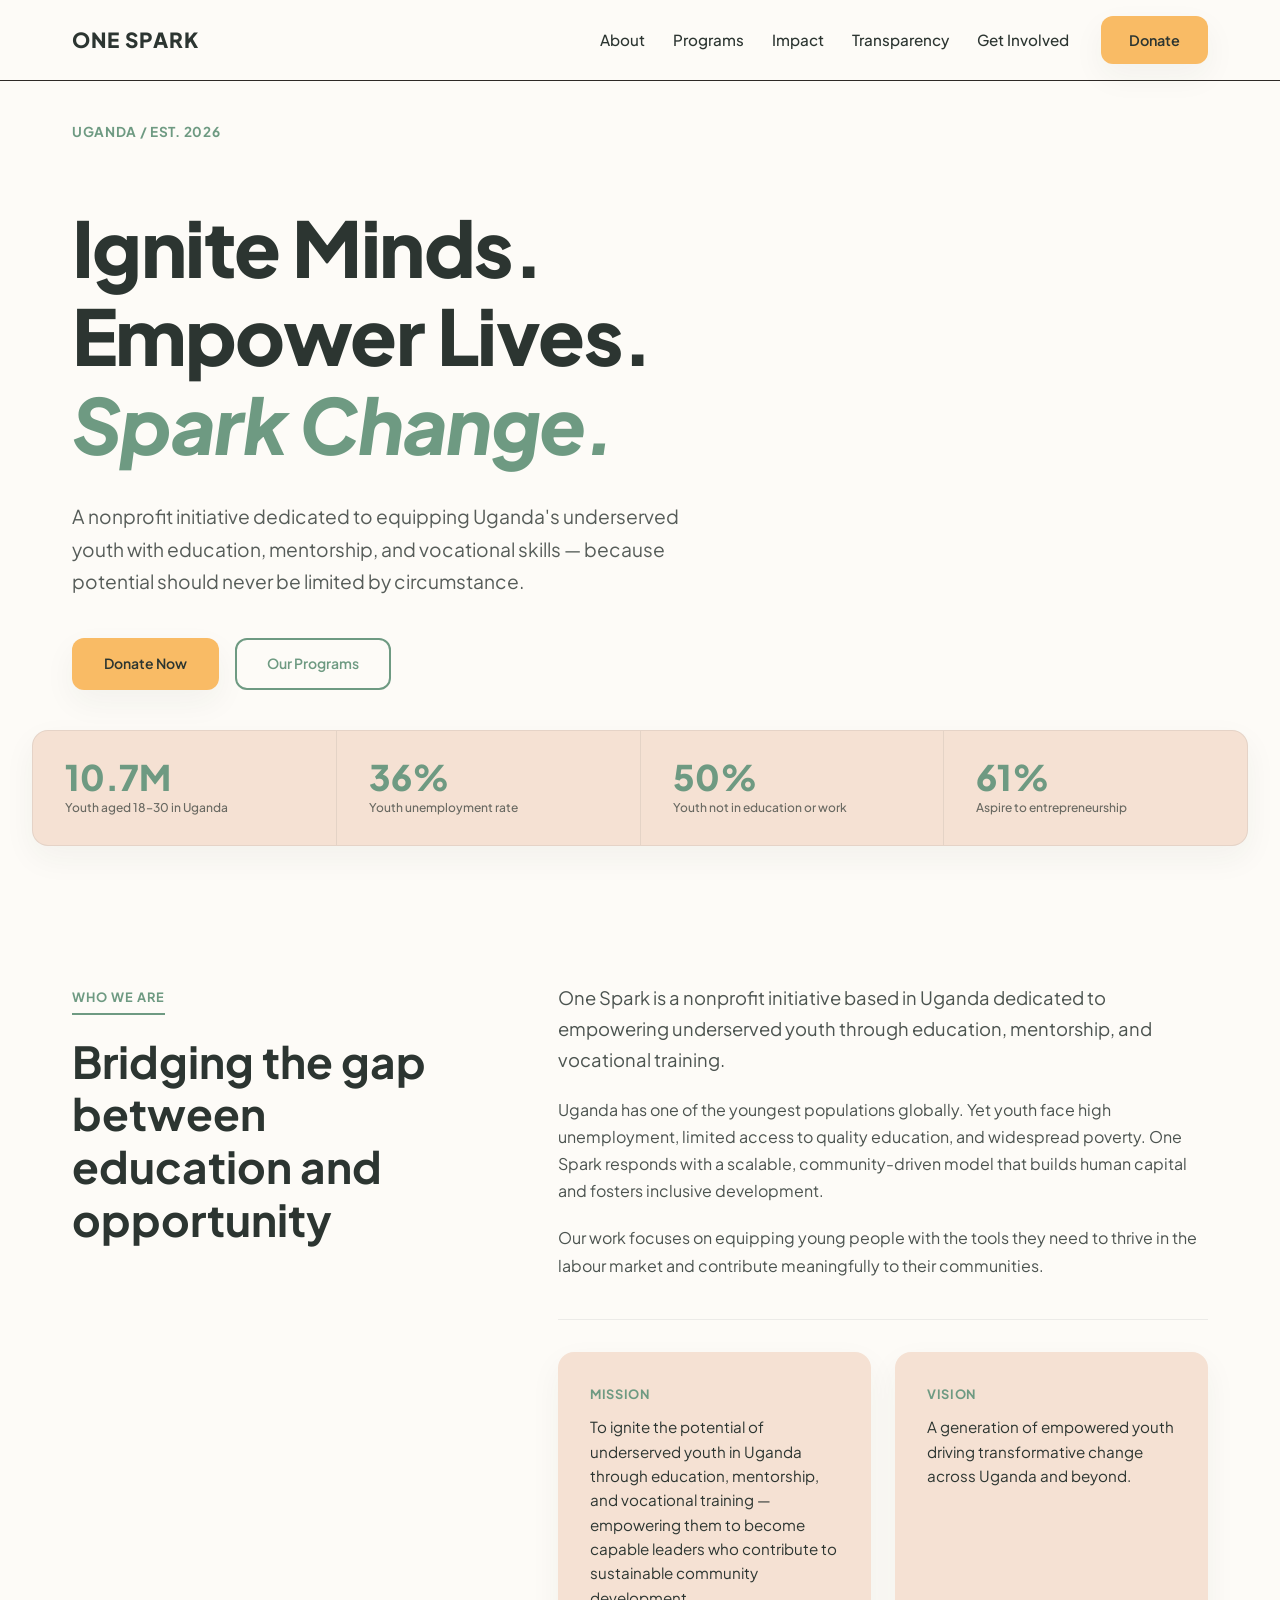
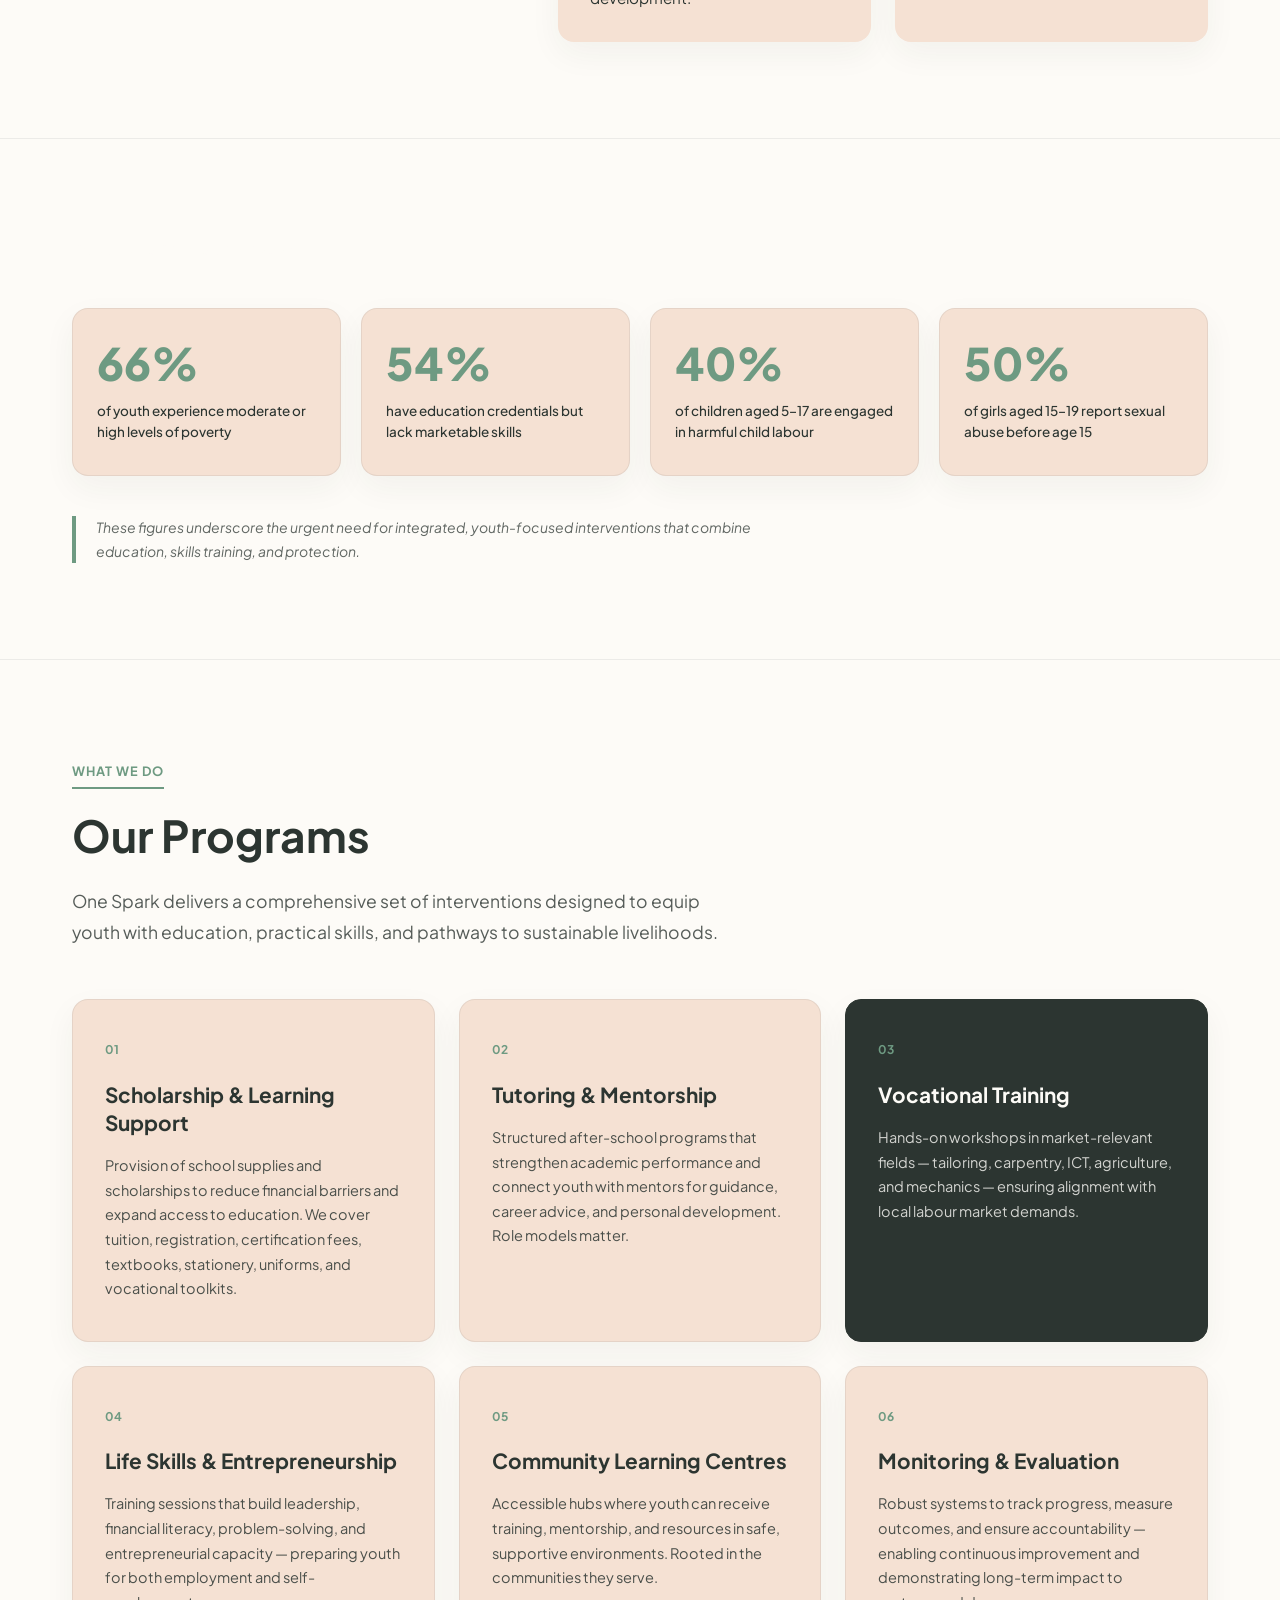
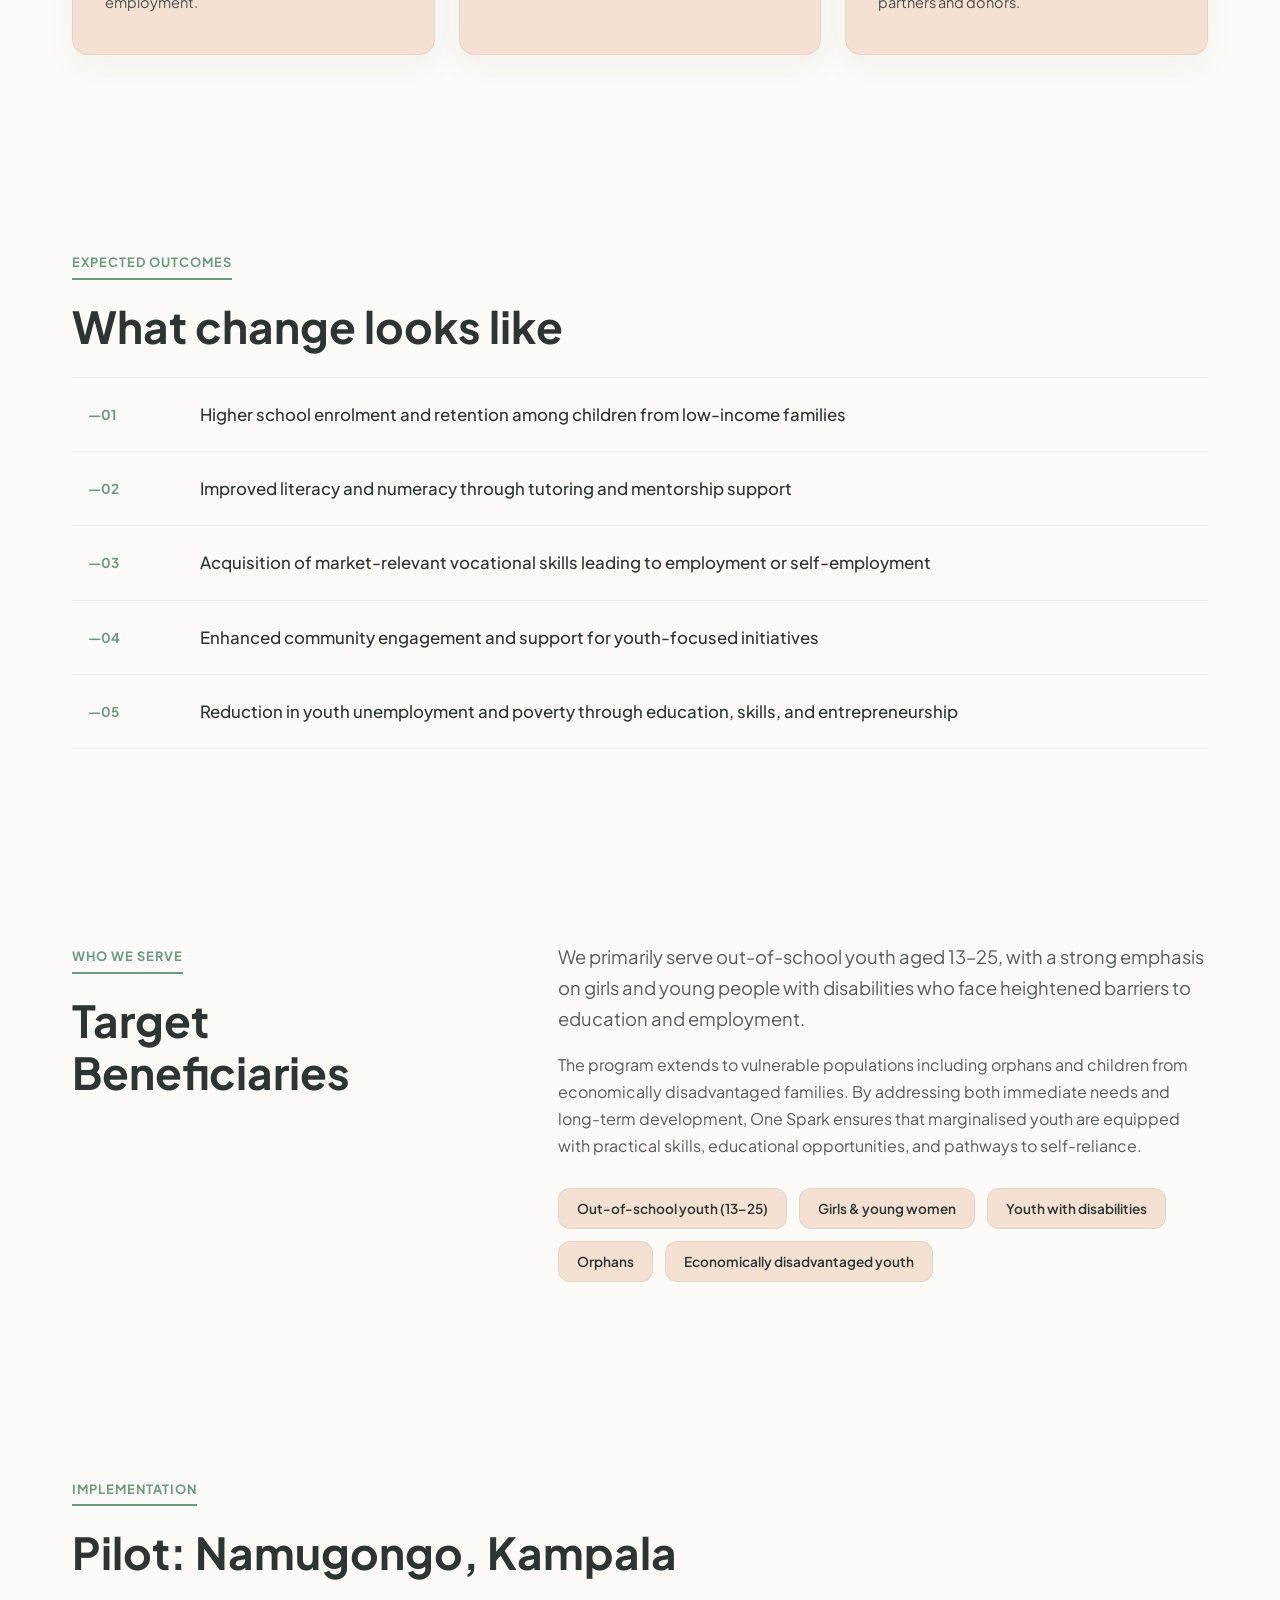
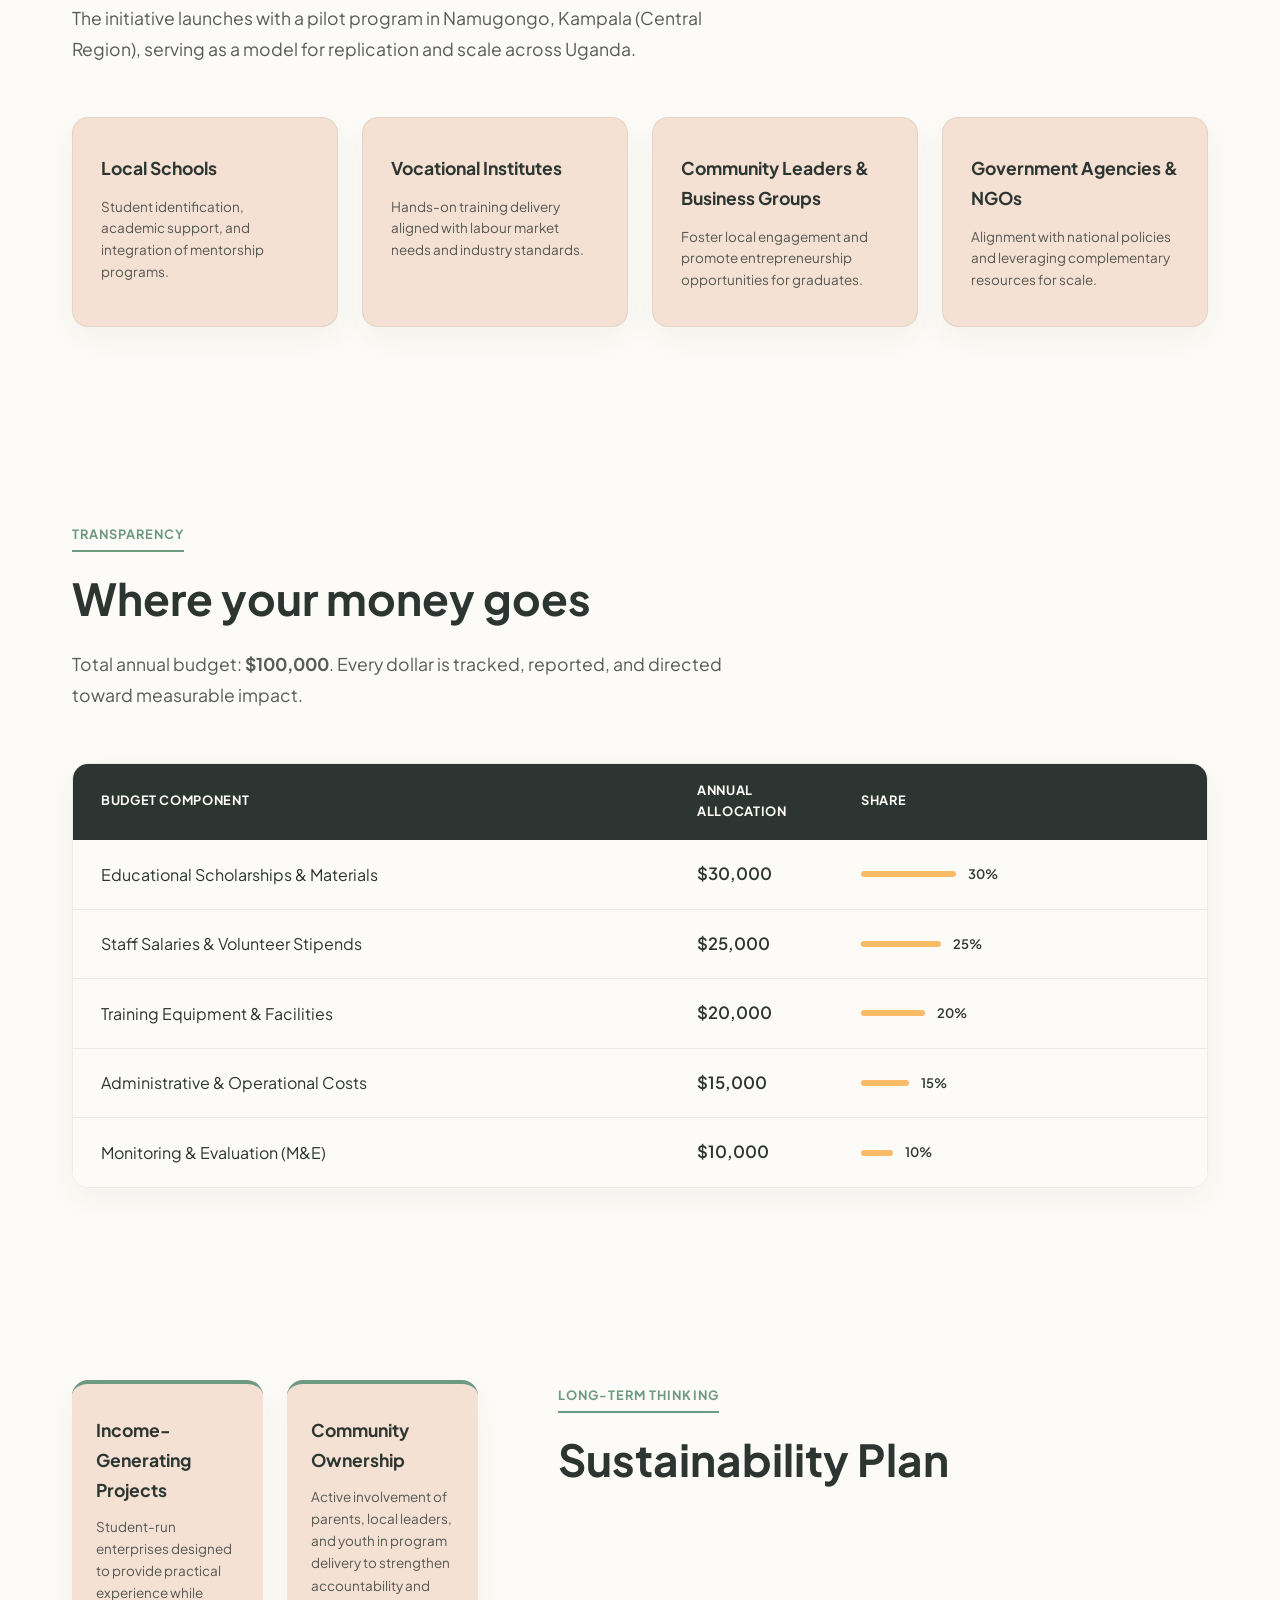
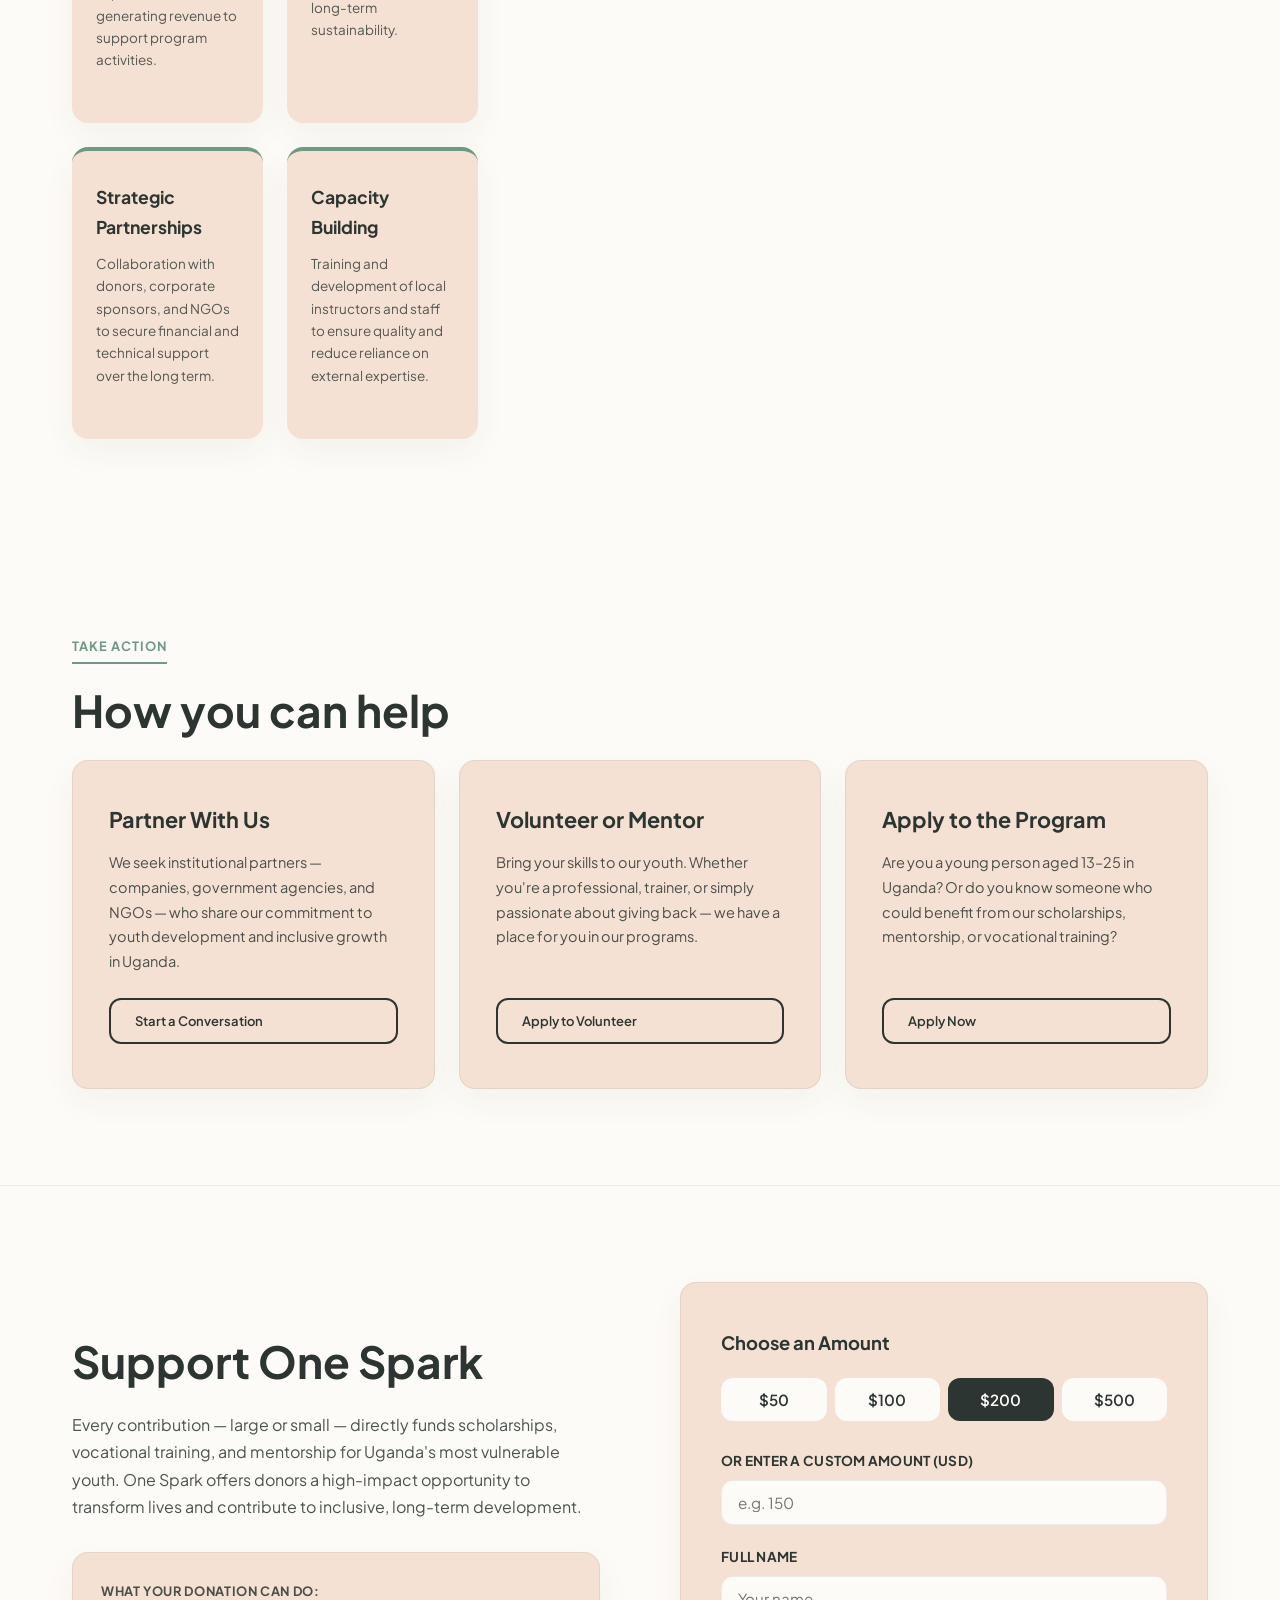
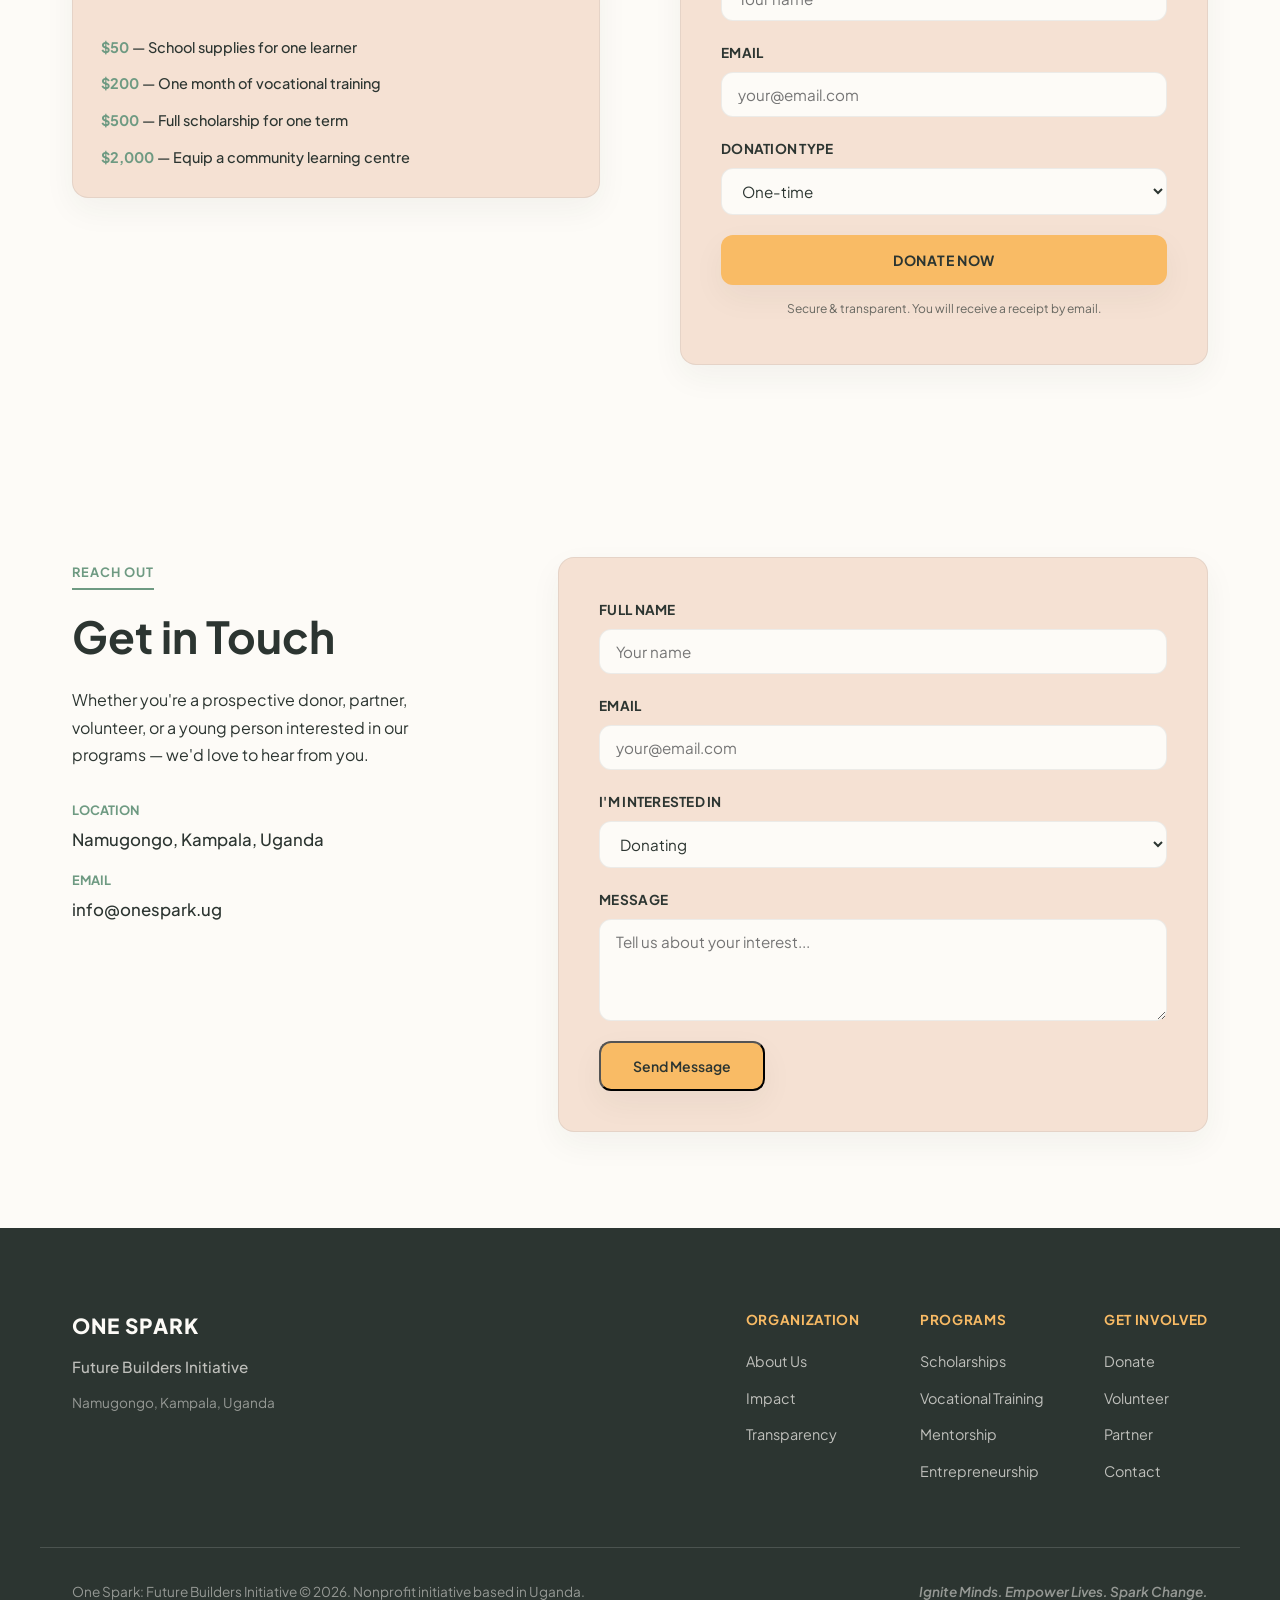
==== index.html @ 57a3cd35 "Initial Commit" ====
<!DOCTYPE html>
<html lang="en">
<head>
  <meta charset="UTF-8" />
  <meta name="viewport" content="width=device-width, initial-scale=1.0" />
  <title>One Spark — Future Builders Initiative</title>
  <link rel="stylesheet" href="style.css" />
  <link rel="preconnect" href="https://fonts.googleapis.com">
  <link href="https://fonts.googleapis.com/css2?family=Playfair+Display:ital,wght=0,700;0,900;1,700&family=DM+Sans:wght@300;400;500&family=DM+Mono:wght@400&display=swap" rel="stylesheet">
</head>
<body>

  <!-- NAV -->
  <nav id="navbar">
    <div class="nav-inner">
      <a href="#" class="nav-logo">ONE SPARK</a>
      <ul class="nav-links">
        <li><a href="#about">About</a></li>
        <li><a href="#programs">Programs</a></li>
        <li><a href="#impact">Impact</a></li>
        <li><a href="#budget">Transparency</a></li>
        <li><a href="#get-involved">Get Involved</a></li>
      </ul>
      <a href="#donate" class="nav-cta">Donate</a>
      <button class="hamburger" id="hamburger" aria-label="Menu">
        <span></span><span></span><span></span>
      </button>
    </div>
    <div class="mobile-menu" id="mobile-menu">
      <a href="#about">About</a>
      <a href="#programs">Programs</a>
      <a href="#impact">Impact</a>
      <a href="#budget">Transparency</a>
      <a href="#get-involved">Get Involved</a>
      <a href="#donate" class="mobile-cta">Donate</a>
    </div>
  </nav>

  <!-- HERO -->
  <section id="hero">
    <div class="hero-label">Uganda / Est. 2026</div>
    <div class="hero-content">
      <h1 class="hero-headline">
        <span class="line">Ignite Minds.</span>
        <span class="line">Empower Lives.</span>
        <span class="line accent-line">Spark Change.</span>
      </h1>
      <p class="hero-sub">A nonprofit initiative dedicated to equipping Uganda's underserved youth with education, mentorship, and vocational skills — because potential should never be limited by circumstance.</p>
      <div class="hero-actions">
        <a href="#donate" class="btn-primary">Donate Now</a>
        <a href="#programs" class="btn-secondary">Our Programs</a>
      </div>
    </div>
    <div class="hero-stat-bar">
      <div class="stat-item">
        <span class="stat-num">10.7M</span>
        <span class="stat-desc">Youth aged 18–30 in Uganda</span>
      </div>
      <div class="stat-divider"></div>
      <div class="stat-item">
        <span class="stat-num">36%</span>
        <span class="stat-desc">Youth unemployment rate</span>
      </div>
      <div class="stat-divider"></div>
      <div class="stat-item">
        <span class="stat-num">50%</span>
        <span class="stat-desc">Youth not in education or work</span>
      </div>
      <div class="stat-divider"></div>
      <div class="stat-item">
        <span class="stat-num">61%</span>
        <span class="stat-desc">Aspire to entrepreneurship</span>
      </div>
    </div>
  </section>

  <!-- ABOUT -->
  <section id="about">
    <div class="container two-col">
      <div class="col-left">
        <span class="section-tag">Who We Are</span>
        <h2 class="section-title">Bridging the gap between education and opportunity</h2>
      </div>
      <div class="col-right">
        <p class="body-large">One Spark is a nonprofit initiative based in Uganda dedicated to empowering underserved youth through education, mentorship, and vocational training.</p>
        <p>Uganda has one of the youngest populations globally. Yet youth face high unemployment, limited access to quality education, and widespread poverty. One Spark responds with a scalable, community-driven model that builds human capital and fosters inclusive development.</p>
        <p>Our work focuses on equipping young people with the tools they need to thrive in the labour market and contribute meaningfully to their communities.</p>
        <div class="mission-box">
          <div class="mission-block">
            <span class="mission-label">Mission</span>
            <p>To ignite the potential of underserved youth in Uganda through education, mentorship, and vocational training — empowering them to become capable leaders who contribute to sustainable community development.</p>
          </div>
          <div class="mission-block">
            <span class="mission-label">Vision</span>
            <p>A generation of empowered youth driving transformative change across Uganda and beyond.</p>
          </div>
        </div>
      </div>
    </div>
  </section>

  <!-- CONTEXT STRIP -->
  <section id="context-strip">
    <div class="container">
      <span class="section-tag light">Uganda Youth Context 2024</span>
      <div class="context-grid">
        <div class="context-card">
          <div class="context-num">66%</div>
          <div class="context-text">of youth experience moderate or high levels of poverty</div>
        </div>
        <div class="context-card">
          <div class="context-num">54%</div>
          <div class="context-text">have education credentials but lack marketable skills</div>
        </div>
        <div class="context-card">
          <div class="context-num">40%</div>
          <div class="context-text">of children aged 5–17 are engaged in harmful child labour</div>
        </div>
        <div class="context-card">
          <div class="context-num">50%</div>
          <div class="context-text">of girls aged 15–19 report sexual abuse before age 15</div>
        </div>
      </div>
      <p class="context-note">These figures underscore the urgent need for integrated, youth-focused interventions that combine education, skills training, and protection.</p>
    </div>
  </section>

  <!-- PROGRAMS -->
  <section id="programs">
    <div class="container">
      <span class="section-tag">What We Do</span>
      <h2 class="section-title">Our Programs</h2>
      <p class="section-intro">One Spark delivers a comprehensive set of interventions designed to equip youth with education, practical skills, and pathways to sustainable livelihoods.</p>
      <div class="programs-grid">

        <div class="program-card" data-index="01">
          <div class="program-number">01</div>
          <h3>Scholarship &amp; Learning Support</h3>
          <p>Provision of school supplies and scholarships to reduce financial barriers and expand access to education. We cover tuition, registration, certification fees, textbooks, stationery, uniforms, and vocational toolkits.</p>
        </div>

        <div class="program-card" data-index="02">
          <div class="program-number">02</div>
          <h3>Tutoring &amp; Mentorship</h3>
          <p>Structured after-school programs that strengthen academic performance and connect youth with mentors for guidance, career advice, and personal development. Role models matter.</p>
        </div>

        <div class="program-card featured" data-index="03">
          <div class="program-number">03</div>
          <h3>Vocational Training</h3>
          <p>Hands-on workshops in market-relevant fields — tailoring, carpentry, ICT, agriculture, and mechanics — ensuring alignment with local labour market demands.</p>
        </div>

        <div class="program-card" data-index="04">
          <div class="program-number">04</div>
          <h3>Life Skills &amp; Entrepreneurship</h3>
          <p>Training sessions that build leadership, financial literacy, problem-solving, and entrepreneurial capacity — preparing youth for both employment and self-employment.</p>
        </div>

        <div class="program-card" data-index="05">
          <div class="program-number">05</div>
          <h3>Community Learning Centres</h3>
          <p>Accessible hubs where youth can receive training, mentorship, and resources in safe, supportive environments. Rooted in the communities they serve.</p>
        </div>

        <div class="program-card" data-index="06">
          <div class="program-number">06</div>
          <h3>Monitoring &amp; Evaluation</h3>
          <p>Robust systems to track progress, measure outcomes, and ensure accountability — enabling continuous improvement and demonstrating long-term impact to partners and donors.</p>
        </div>

      </div>
    </div>
  </section>

  <!-- IMPACT OUTCOMES -->
  <section id="impact">
    <div class="container">
      <span class="section-tag">Expected Outcomes</span>
      <h2 class="section-title">What change looks like</h2>
      <div class="outcomes-list">
        <div class="outcome-item">
          <span class="outcome-num">—01</span>
          <p>Higher school enrolment and retention among children from low-income families</p>
        </div>
        <div class="outcome-item">
          <span class="outcome-num">—02</span>
          <p>Improved literacy and numeracy through tutoring and mentorship support</p>
        </div>
        <div class="outcome-item">
          <span class="outcome-num">—03</span>
          <p>Acquisition of market-relevant vocational skills leading to employment or self-employment</p>
        </div>
        <div class="outcome-item">
          <span class="outcome-num">—04</span>
          <p>Enhanced community engagement and support for youth-focused initiatives</p>
        </div>
        <div class="outcome-item">
          <span class="outcome-num">—05</span>
          <p>Reduction in youth unemployment and poverty through education, skills, and entrepreneurship</p>
        </div>
      </div>
    </div>
  </section>

  <!-- WHO WE SERVE -->
  <section id="beneficiaries">
    <div class="container two-col">
      <div class="col-left">
        <span class="section-tag">Who We Serve</span>
        <h2 class="section-title">Target Beneficiaries</h2>
      </div>
      <div class="col-right">
        <p class="body-large">We primarily serve out-of-school youth aged 13–25, with a strong emphasis on girls and young people with disabilities who face heightened barriers to education and employment.</p>
        <p>The program extends to vulnerable populations including orphans and children from economically disadvantaged families. By addressing both immediate needs and long-term development, One Spark ensures that marginalised youth are equipped with practical skills, educational opportunities, and pathways to self-reliance.</p>
        <div class="beneficiary-tags">
          <span class="tag">Out-of-school youth (13–25)</span>
          <span class="tag">Girls &amp; young women</span>
          <span class="tag">Youth with disabilities</span>
          <span class="tag">Orphans</span>
          <span class="tag">Economically disadvantaged youth</span>
        </div>
      </div>
    </div>
  </section>

  <!-- IMPLEMENTATION -->
  <section id="implementation">
    <div class="container">
      <span class="section-tag">Implementation</span>
      <h2 class="section-title">Pilot: Namugongo, Kampala</h2>
      <p class="section-intro">The initiative launches with a pilot program in Namugongo, Kampala (Central Region), serving as a model for replication and scale across Uganda.</p>
      <div class="partners-grid">
        <div class="partner-block">
          <h4>Local Schools</h4>
          <p>Student identification, academic support, and integration of mentorship programs.</p>
        </div>
        <div class="partner-block">
          <h4>Vocational Institutes</h4>
          <p>Hands-on training delivery aligned with labour market needs and industry standards.</p>
        </div>
        <div class="partner-block">
          <h4>Community Leaders &amp; Business Groups</h4>
          <p>Foster local engagement and promote entrepreneurship opportunities for graduates.</p>
        </div>
        <div class="partner-block">
          <h4>Government Agencies &amp; NGOs</h4>
          <p>Alignment with national policies and leveraging complementary resources for scale.</p>
        </div>
      </div>
    </div>
  </section>

  <!-- BUDGET / TRANSPARENCY -->
  <section id="budget">
    <div class="container">
      <span class="section-tag">Transparency</span>
      <h2 class="section-title">Where your money goes</h2>
      <p class="section-intro">Total annual budget: <strong>$100,000</strong>. Every dollar is tracked, reported, and directed toward measurable impact.</p>
      <div class="budget-table">
        <div class="budget-row header">
          <span>Budget Component</span>
          <span>Annual Allocation</span>
          <span>Share</span>
        </div>
        <div class="budget-row" data-pct="30">
          <span>Educational Scholarships &amp; Materials</span>
          <span class="budget-amount">$30,000</span>
          <div class="budget-bar-wrap"><div class="budget-bar" style="width:30%"></div><span class="budget-pct">30%</span></div>
        </div>
        <div class="budget-row" data-pct="25">
          <span>Staff Salaries &amp; Volunteer Stipends</span>
          <span class="budget-amount">$25,000</span>
          <div class="budget-bar-wrap"><div class="budget-bar" style="width:25%"></div><span class="budget-pct">25%</span></div>
        </div>
        <div class="budget-row" data-pct="20">
          <span>Training Equipment &amp; Facilities</span>
          <span class="budget-amount">$20,000</span>
          <div class="budget-bar-wrap"><div class="budget-bar" style="width:20%"></div><span class="budget-pct">20%</span></div>
        </div>
        <div class="budget-row" data-pct="15">
          <span>Administrative &amp; Operational Costs</span>
          <span class="budget-amount">$15,000</span>
          <div class="budget-bar-wrap"><div class="budget-bar" style="width:15%"></div><span class="budget-pct">15%</span></div>
        </div>
        <div class="budget-row" data-pct="10">
          <span>Monitoring &amp; Evaluation (M&amp;E)</span>
          <span class="budget-amount">$10,000</span>
          <div class="budget-bar-wrap"><div class="budget-bar" style="width:10%"></div><span class="budget-pct">10%</span></div>
        </div>
      </div>
    </div>
  </section>

  <!-- SUSTAINABILITY -->
  <section id="sustainability">
    <div class="container two-col reverse">
      <div class="col-left">
        <span class="section-tag">Long-Term Thinking</span>
        <h2 class="section-title">Sustainability Plan</h2>
      </div>
      <div class="col-right">
        <div class="sustain-list">
          <div class="sustain-item">
            <h4>Income-Generating Projects</h4>
            <p>Student-run enterprises designed to provide practical experience while generating revenue to support program activities.</p>
          </div>
          <div class="sustain-item">
            <h4>Community Ownership</h4>
            <p>Active involvement of parents, local leaders, and youth in program delivery to strengthen accountability and long-term sustainability.</p>
          </div>
          <div class="sustain-item">
            <h4>Strategic Partnerships</h4>
            <p>Collaboration with donors, corporate sponsors, and NGOs to secure financial and technical support over the long term.</p>
          </div>
          <div class="sustain-item">
            <h4>Capacity Building</h4>
            <p>Training and development of local instructors and staff to ensure quality and reduce reliance on external expertise.</p>
          </div>
        </div>
      </div>
    </div>
  </section>

  <!-- GET INVOLVED -->
  <section id="get-involved">
    <div class="container">
      <span class="section-tag">Take Action</span>
      <h2 class="section-title">How you can help</h2>
      <div class="involved-grid">
        <div class="involved-card">
          <h3>Partner With Us</h3>
          <p>We seek institutional partners — companies, government agencies, and NGOs — who share our commitment to youth development and inclusive growth in Uganda.</p>
          <a href="#contact" class="btn-outline">Start a Conversation</a>
        </div>
        <div class="involved-card">
          <h3>Volunteer or Mentor</h3>
          <p>Bring your skills to our youth. Whether you're a professional, trainer, or simply passionate about giving back — we have a place for you in our programs.</p>
          <a href="#contact" class="btn-outline">Apply to Volunteer</a>
        </div>
        <div class="involved-card">
          <h3>Apply to the Program</h3>
          <p>Are you a young person aged 13–25 in Uganda? Or do you know someone who could benefit from our scholarships, mentorship, or vocational training?</p>
          <a href="#contact" class="btn-outline">Apply Now</a>
        </div>
      </div>
    </div>
  </section>

  <!-- DONATE -->
  <section id="donate">
    <div class="container donate-inner">
      <div class="donate-text">
        <span class="section-tag light">Make a Difference</span>
        <h2 class="section-title">Support One Spark</h2>
        <p>Every contribution — large or small — directly funds scholarships, vocational training, and mentorship for Uganda's most vulnerable youth. One Spark offers donors a high-impact opportunity to transform lives and contribute to inclusive, long-term development.</p>
        <div class="impact-calc">
          <p class="calc-label">What your donation can do:</p>
          <ul>
            <li><strong>$50</strong> — School supplies for one learner</li>
            <li><strong>$200</strong> — One month of vocational training</li>
            <li><strong>$500</strong> — Full scholarship for one term</li>
            <li><strong>$2,000</strong> — Equip a community learning centre</li>
          </ul>
        </div>
      </div>
      <div class="donate-form-wrap">
        <form class="donate-form" id="donate-form">
          <p class="form-title">Choose an Amount</p>
          <div class="amount-options">
            <button type="button" class="amount-btn" data-amount="50">$50</button>
            <button type="button" class="amount-btn" data-amount="100">$100</button>
            <button type="button" class="amount-btn active" data-amount="200">$200</button>
            <button type="button" class="amount-btn" data-amount="500">$500</button>
          </div>
          <div class="form-group">
            <label for="custom-amount">Or enter a custom amount (USD)</label>
            <input type="number" id="custom-amount" placeholder="e.g. 150" min="1" />
          </div>
          <div class="form-group">
            <label for="donor-name">Full Name</label>
            <input type="text" id="donor-name" placeholder="Your name" />
          </div>
          <div class="form-group">
            <label for="donor-email">Email</label>
            <input type="email" id="donor-email" placeholder="your@email.com" />
          </div>
          <div class="form-group">
            <label for="donation-type">Donation Type</label>
            <select id="donation-type">
              <option value="once">One-time</option>
              <option value="monthly">Monthly (recurring)</option>
              <option value="annual">Annual</option>
            </select>
          </div>
          <button type="submit" class="btn-donate">Donate Now</button>
          <p class="form-note">Secure &amp; transparent. You will receive a receipt by email.</p>
        </form>
      </div>
    </div>
  </section>

  <!-- CONTACT -->
  <section id="contact">
    <div class="container two-col">
      <div class="col-left">
        <span class="section-tag">Reach Out</span>
        <h2 class="section-title">Get in Touch</h2>
        <p>Whether you're a prospective donor, partner, volunteer, or a young person interested in our programs — we'd love to hear from you.</p>
        <div class="contact-details">
          <div class="contact-line">
            <span class="contact-label">Location</span>
            <span>Namugongo, Kampala, Uganda</span>
          </div>
          <div class="contact-line">
            <span class="contact-label">Email</span>
            <span>info@onespark.ug</span>
          </div>
        </div>
      </div>
      <div class="col-right">
        <form class="contact-form" id="contact-form">
          <div class="form-group">
            <label for="c-name">Full Name</label>
            <input type="text" id="c-name" placeholder="Your name" />
          </div>
          <div class="form-group">
            <label for="c-email">Email</label>
            <input type="email" id="c-email" placeholder="your@email.com" />
          </div>
          <div class="form-group">
            <label for="c-interest">I'm interested in</label>
            <select id="c-interest">
              <option>Donating</option>
              <option>Partnering</option>
              <option>Volunteering / Mentoring</option>
              <option>Applying to a program</option>
              <option>Media / Press</option>
              <option>Other</option>
            </select>
          </div>
          <div class="form-group">
            <label for="c-message">Message</label>
            <textarea id="c-message" rows="4" placeholder="Tell us about your interest..."></textarea>
          </div>
          <button type="submit" class="btn-primary">Send Message</button>
        </form>
      </div>
    </div>
  </section>

  <!-- FOOTER -->
  <footer id="footer">
    <div class="container footer-inner">
      <div class="footer-brand">
        <p class="footer-logo">ONE SPARK</p>
        <p class="footer-tagline">Future Builders Initiative</p>
        <p class="footer-location">Namugongo, Kampala, Uganda</p>
      </div>
      <div class="footer-links">
        <div class="footer-col">
          <h5>Organization</h5>
          <a href="#about">About Us</a>
          <a href="#impact">Impact</a>
          <a href="#budget">Transparency</a>
        </div>
        <div class="footer-col">
          <h5>Programs</h5>
          <a href="#programs">Scholarships</a>
          <a href="#programs">Vocational Training</a>
          <a href="#programs">Mentorship</a>
          <a href="#programs">Entrepreneurship</a>
        </div>
        <div class="footer-col">
          <h5>Get Involved</h5>
          <a href="#donate">Donate</a>
          <a href="#get-involved">Volunteer</a>
          <a href="#get-involved">Partner</a>
          <a href="#contact">Contact</a>
        </div>
      </div>
    </div>
    <div class="footer-bottom container">
      <p>One Spark: Future Builders Initiative &copy; <span id="current-year">2026</span>. Nonprofit initiative based in Uganda.</p>
      <p class="footer-mission-line">Ignite Minds. Empower Lives. Spark Change.</p>
    </div>
  </footer>

  <script src="script.js"></script>
</body>
</html>
---- style.css ----
/* ============================================================
   ONE SPARK — CSS Style Redesign
   Aesthetic: Lively, safe, accepting, and hopeful wellness theme
   Color System: Strict 60-30-10 Hex values
   ============================================================ */

/* --- Typography Stack --- */
@import url('https://fonts.googleapis.com/css2?family=Plus+Jakarta+Sans:wght@300;400;500;600;700&display=swap');

:root {
  /* Color Palette (Strict Hex Values) */
  --bg-main: #FDFBF7;           /* Warm Sand (60% Dominant Base) */
  --accent-primary: #F9BB65;    /* Sunlit Amber (10% Primary CTA) */
  --accent-secondary: #6E9A82;  /* Sage Healing (Secondary Accent & Hover) */
  --text-base: #2C3531;         /* Deep Charcoal (30% Structural Text / Borders) */
  --bg-card: #F5E1D3;           /* Soft Blush (30% Structural Layout Card) */
  
  /* Additional Aesthetic tokens */
  --border-subtle: rgba(44, 53, 49, 0.08);
  --shadow-warm: 0 12px 32px rgba(44, 53, 49, 0.05);
  --shadow-hover: 0 20px 40px rgba(44, 53, 49, 0.1);
  --font-family: 'Plus Jakarta Sans', system-ui, -apple-system, sans-serif;
  --section-gap: 6rem;          /* Generous Spacing (96px) to prevent cognitive load */
}

/* RESET */
*, *::before, *::after {
  box-sizing: border-box;
  margin: 0;
  padding: 0;
}

html {
  scroll-behavior: smooth;
}

body {
  font-family: var(--font-family);
  background-color: var(--bg-main);
  color: var(--text-base);
  font-size: 16px;
  line-height: 1.7;
  -webkit-font-smoothing: antialiased;
}

img {
  max-width: 100%;
  display: block;
}

a {
  text-decoration: none;
  color: inherit;
  transition: all 0.25s ease;
}

ul {
  list-style: none;
}

button, select, input, textarea {
  font-family: var(--font-family);
  outline: none;
}

/* CONTAINER */
.container {
  max-width: 1200px;
  margin: 0 auto;
  padding: 0 2rem; /* Minimum 32px padding on containers */
}

/* ============================================================
   TYPOGRAPHY SYSTEM
   ============================================================ */

.section-tag {
  display: inline-block;
  font-size: 0.8rem;
  font-weight: 700;
  letter-spacing: 0.08em;
  text-transform: uppercase;
  color: var(--accent-secondary);
  border-bottom: 2px solid var(--accent-secondary);
  padding-bottom: 4px;
  margin-bottom: 20px;
}

.section-tag.light {
  color: var(--bg-main);
  border-color: var(--bg-main);
}

.section-title {
  font-size: clamp(2rem, 4vw, 2.75rem);
  font-weight: 700;
  line-height: 1.2;
  color: var(--text-base);
  margin-bottom: 24px;
}

.section-intro {
  font-size: 1.1rem;
  color: rgba(44, 53, 49, 0.8);
  max-width: 650px;
  margin-bottom: 52px;
  line-height: 1.75;
}

.body-large {
  font-size: 1.15rem;
  line-height: 1.7;
  margin-bottom: 18px;
  color: var(--text-base);
}

/* ============================================================
   NAVIGATION SYSTEM
   ============================================================ */

#navbar {
  position: fixed;
  top: 0; left: 0; right: 0;
  z-index: 1000;
  background: rgba(253, 251, 247, 0.94);
  border-bottom: 1px solid var(--border-subtle);
  backdrop-filter: blur(12px);
  transition: all 0.3s ease;
}

.nav-inner {
  max-width: 1200px;
  margin: 0 auto;
  padding: 0 2rem;
  height: 80px;
  display: flex;
  align-items: center;
  gap: 32px;
}

.nav-logo {
  font-weight: 800;
  font-size: 1.3rem;
  letter-spacing: 0.05em;
  color: var(--text-base);
}

.nav-links {
  display: flex;
  gap: 28px;
  margin-left: auto;
}

.nav-links a {
  font-size: 0.95rem;
  font-weight: 500;
  color: var(--text-base);
  transition: color 0.2s;
  position: relative;
}

.nav-links a::after {
  content: '';
  position: absolute;
  bottom: -4px;
  left: 0;
  width: 0;
  height: 2px;
  background-color: var(--accent-secondary);
  transition: all 0.25s ease;
}

.nav-links a:hover::after {
  width: 100%;
}

.nav-links a:hover {
  color: var(--accent-secondary);
}

.nav-cta {
  flex-shrink: 0;
  font-size: 0.9rem;
  font-weight: 600;
  background: var(--accent-primary);
  color: var(--text-base);
  padding: 0.75rem 1.75rem;
  border-radius: 12px; /* Strict 12px Rounding */
  box-shadow: var(--shadow-warm);
  transition: var(--transition-smooth, all 0.3s ease);
}

.nav-cta:hover {
  transform: translateY(-2px);
  box-shadow: 0 8px 20px rgba(249, 187, 101, 0.3);
}

.hamburger {
  display: none;
  flex-direction: column;
  gap: 5px;
  background: none;
  border: none;
  cursor: pointer;
  margin-left: auto;
  padding: 4px;
}

.hamburger span {
  display: block;
  width: 22px;
  height: 2px;
  background: var(--text-base);
  transition: all 0.3s;
}

.mobile-menu {
  display: none;
  flex-direction: column;
  background: var(--bg-main);
  border-top: 1px solid var(--border-subtle);
  padding: 20px 2rem 24px;
  gap: 16px;
}

.mobile-menu a {
  font-size: 14px;
  color: var(--text-base);
}

.mobile-menu .mobile-cta {
  display: inline-block;
  background: var(--accent-primary);
  color: var(--text-base);
  padding: 10px 20px;
  font-size: 12px;
  font-weight: 600;
  border-radius: 12px;
  align-self: flex-start;
}

.mobile-menu.open {
  display: flex;
}

/* ============================================================
   HERO SECTION
   ============================================================ */

#hero {
  background: var(--bg-main);
  padding-top: 80px;
  min-height: 90vh;
  display: flex;
  flex-direction: column;
  justify-content: center;
  position: relative;
  overflow: hidden;
}

.hero-label {
  font-size: 0.85rem;
  font-weight: 700;
  color: var(--accent-secondary);
  text-transform: uppercase;
  letter-spacing: 0.05em;
  padding: 40px 2rem 0;
  max-width: 1200px;
  margin: 0 auto;
  width: 100%;
}

.hero-content {
  flex: 1;
  display: flex;
  flex-direction: column;
  justify-content: center;
  max-width: 1200px;
  margin: 0 auto;
  width: 100%;
  padding: 60px 2rem 40px;
}

.hero-headline {
  font-size: clamp(2.5rem, 6vw, 5rem);
  font-weight: 800;
  line-height: 1.15;
  color: var(--text-base);
  margin-bottom: 32px;
  max-width: 860px;
  letter-spacing: -0.02em;
}

.hero-headline .line {
  display: block;
  opacity: 0;
  transform: translateY(24px);
  animation: fadeUp 0.7s forwards;
}

.hero-headline .line:nth-child(1) { animation-delay: 0.1s; }
.hero-headline .line:nth-child(2) { animation-delay: 0.25s; }
.hero-headline .line:nth-child(3) { animation-delay: 0.4s; }

.accent-line {
  color: var(--accent-secondary);
  font-style: italic;
}

@keyframes fadeUp {
  to { opacity: 1; transform: translateY(0); }
}

.hero-sub {
  font-size: clamp(1.05rem, 1.5vw, 1.25rem);
  color: rgba(44, 53, 49, 0.8);
  max-width: 620px;
  line-height: 1.7;
  margin-bottom: 40px;
  opacity: 0;
  animation: fadeUp 0.7s 0.55s forwards;
}

.hero-actions {
  display: flex;
  gap: 16px;
  flex-wrap: wrap;
  opacity: 0;
  animation: fadeUp 0.7s 0.7s forwards;
}

/* BUTTONS SYSTEM */
.btn-primary {
  display: inline-block;
  background: var(--accent-primary);
  color: var(--text-base);
  font-size: 14px;
  font-weight: 600;
  padding: 14px 32px;
  border-radius: 12px; /* Strict 12px rounding */
  box-shadow: var(--shadow-warm);
  transition: all 0.25s ease;
}

.btn-primary:hover {
  transform: translateY(-2px);
  box-shadow: 0 8px 20px rgba(249, 187, 101, 0.3);
}

.btn-secondary {
  display: inline-block;
  border: 2px solid var(--accent-secondary);
  color: var(--accent-secondary);
  font-size: 14px;
  font-weight: 600;
  padding: 12px 30px;
  border-radius: 12px; /* Strict 12px rounding */
  transition: all 0.25s ease;
}

.btn-secondary:hover {
  background: var(--accent-secondary);
  color: var(--bg-main);
  transform: translateY(-2px);
}

.btn-outline {
  display: inline-block;
  border: 2px solid var(--text-base);
  color: var(--text-base);
  font-size: 13px;
  font-weight: 600;
  padding: 10px 24px;
  border-radius: 12px; /* Strict 12px rounding */
  transition: all 0.25s ease;
}

.btn-outline:hover {
  background: var(--text-base);
  color: var(--bg-main);
  transform: translateY(-2px);
}

/* HERO STAT BAR (60-30-10 Balanced divider) */
.hero-stat-bar {
  display: flex;
  align-items: stretch;
  border: 1px solid var(--border-subtle);
  background: var(--bg-card); /* Soft Blush background */
  border-radius: 16px; /* Strict 16px rounding */
  margin: 0 2rem 40px;
  box-shadow: var(--shadow-warm);
}

.stat-item {
  flex: 1;
  padding: 28px 32px;
  display: flex;
  flex-direction: column;
  gap: 6px;
}

.stat-num {
  font-size: 2.2rem;
  font-weight: 800;
  color: var(--accent-secondary);
  line-height: 1;
}

.stat-desc {
  font-size: 12px;
  font-weight: 500;
  color: rgba(44, 53, 49, 0.7);
  line-height: 1.4;
}

.stat-divider {
  width: 1px;
  background: var(--border-subtle);
  align-self: stretch;
  flex-shrink: 0;
}

/* ============================================================
   SECTION: ABOUT
   ============================================================ */

#about {
  padding: var(--section-gap) 0;
}

.two-col {
  display: grid;
  grid-template-columns: 1fr 1.6fr;
  gap: 80px;
  align-items: start;
}

.col-right p {
  color: rgba(44, 53, 49, 0.85);
  margin-bottom: 20px;
}

.mission-box {
  display: grid;
  grid-template-columns: 1fr 1fr;
  gap: 24px;
  margin-top: 40px;
  border-top: 1px solid var(--border-subtle);
  padding-top: 32px;
}

.mission-block {
  background-color: var(--bg-card); /* Soft Blush */
  padding: 2rem;
  border-radius: 16px; /* Strict 16px rounding */
  box-shadow: var(--shadow-warm);
}

.mission-label {
  font-size: 0.8rem;
  font-weight: 700;
  letter-spacing: 0.05em;
  text-transform: uppercase;
  color: var(--accent-secondary);
  display: block;
  margin-bottom: 10px;
}

.mission-block p {
  font-size: 0.95rem;
  color: var(--text-base);
  line-height: 1.6;
  margin: 0;
}

/* ============================================================
   SECTION: CONTEXT STRIP
   ============================================================ */

#context-strip {
  background: var(--bg-main);
  border-top: 1px solid var(--border-subtle);
  border-bottom: 1px solid var(--border-subtle);
  padding: var(--section-gap) 0;
}

#context-strip .section-tag {
  margin-bottom: 40px;
}

.context-grid {
  display: grid;
  grid-template-columns: repeat(4, 1fr);
  gap: 20px;
  margin-bottom: 40px;
}

.context-card {
  padding: 32px 24px;
  background: var(--bg-card); /* Soft Blush background */
  border-radius: 16px; /* Strict 16px rounding */
  box-shadow: var(--shadow-warm);
  border: 1px solid var(--border-subtle);
  transition: all 0.3s ease;
}

.context-card:hover {
  transform: translateY(-4px);
  box-shadow: var(--shadow-hover);
}

.context-num {
  font-size: 2.8rem;
  font-weight: 800;
  color: var(--accent-secondary);
  line-height: 1;
  margin-bottom: 14px;
}

.context-text {
  font-size: 13.5px;
  font-weight: 500;
  color: var(--text-base);
  line-height: 1.6;
}

.context-note {
  font-size: 14px;
  color: rgba(44, 53, 49, 0.75);
  font-style: italic;
  max-width: 700px;
  border-left: 4px solid var(--accent-secondary);
  padding-left: 20px;
}

/* ============================================================
   SECTION: PROGRAMS (Cards Grid)
   ============================================================ */

#programs {
  padding: var(--section-gap) 0;
  background: var(--bg-main);
}

.programs-grid {
  display: grid;
  grid-template-columns: repeat(3, 1fr);
  gap: 24px;
}

.program-card {
  background: var(--bg-card); /* Soft Blush Cards */
  padding: 40px 32px;
  border-radius: 16px; /* Strict 16px rounding */
  border: 1px solid var(--border-subtle);
  box-shadow: var(--shadow-warm);
  transition: all 0.3s cubic-bezier(0.16, 1, 0.3, 1);
  cursor: default;
}

.program-card:hover {
  transform: translateY(-5px);
  box-shadow: var(--shadow-hover);
  border-color: var(--accent-secondary);
}

.program-card.featured {
  background: var(--text-base); /* Deep Charcoal for strong structural accent */
  color: var(--bg-main);
  border-color: var(--text-base);
}

.program-card.featured:hover {
  background: #39443f;
}

.program-number {
  font-size: 0.75rem;
  font-weight: 700;
  color: var(--accent-secondary);
  margin-bottom: 20px;
  text-transform: uppercase;
}

.program-card h3 {
  font-size: 1.3rem;
  font-weight: 700;
  margin-bottom: 16px;
  line-height: 1.35;
}

.program-card.featured h3 {
  color: var(--bg-main);
}

.program-card p {
  font-size: 14.5px;
  line-height: 1.7;
  color: rgba(44, 53, 49, 0.85);
}

.program-card.featured p {
  color: rgba(253, 251, 247, 0.8);
}

/* ============================================================
   SECTION: IMPACT OUTCOMES
   ============================================================ */

#impact {
  padding: var(--section-gap) 0;
}

.outcomes-list {
  border-top: 1px solid var(--border-subtle);
}

.outcome-item {
  display: grid;
  grid-template-columns: 80px 1fr;
  gap: 32px;
  align-items: center;
  padding: 24px 16px;
  border-bottom: 1px solid var(--border-subtle);
  transition: all 0.25s ease;
}

.outcome-item:hover {
  padding-left: 28px;
  background-color: var(--bg-card); /* Soft Blush highlight on hover */
  border-radius: 12px;
}

.outcome-num {
  font-size: 0.85rem;
  font-weight: 700;
  color: var(--accent-secondary);
  white-space: nowrap;
}

.outcome-item p {
  font-size: 1.05rem;
  color: var(--text-base);
  font-weight: 500;
  line-height: 1.5;
}

/* ============================================================
   SECTION: BENEFICIARIES
   ============================================================ */

#beneficiaries {
  padding: var(--section-gap) 0;
}

#beneficiaries .col-right p {
  color: rgba(44, 53, 49, 0.8);
  margin-bottom: 16px;
}

.beneficiary-tags {
  display: flex;
  flex-wrap: wrap;
  gap: 12px;
  margin-top: 28px;
}

.tag {
  font-size: 0.85rem;
  font-weight: 600;
  background-color: var(--bg-card); /* Soft Blush tags */
  border: 1px solid var(--border-subtle);
  border-radius: 12px; /* Strict 12px rounding */
  padding: 8px 18px;
  color: var(--text-base);
  transition: all 0.2s ease;
}

.tag:hover {
  border-color: var(--accent-secondary);
  color: var(--accent-secondary);
}

/* ============================================================
   SECTION: IMPLEMENTATION
   ============================================================ */

#implementation {
  padding: var(--section-gap) 0;
}

.partners-grid {
  display: grid;
  grid-template-columns: repeat(4, 1fr);
  gap: 24px;
  margin-top: 48px;
}

.partner-block {
  padding: 36px 28px;
  background: var(--bg-card); /* Soft Blush background */
  border-radius: 16px; /* Strict 16px rounding */
  box-shadow: var(--shadow-warm);
  border: 1px solid var(--border-subtle);
  transition: all 0.3s ease;
}

.partner-block:hover {
  transform: translateY(-4px);
  box-shadow: var(--shadow-hover);
  border-color: var(--accent-secondary);
}

.partner-block h4 {
  font-size: 1.1rem;
  font-weight: 700;
  margin-bottom: 12px;
  color: var(--text-base);
}

.partner-block p {
  font-size: 13.5px;
  color: rgba(44, 53, 49, 0.8);
  line-height: 1.6;
}

/* ============================================================
   SECTION: BUDGET / TRANSPARENCY
   ============================================================ */

#budget {
  padding: var(--section-gap) 0;
}

.budget-table {
  border: 1px solid var(--border-subtle);
  border-radius: 16px; /* Strict 16px rounding */
  overflow: hidden;
  box-shadow: var(--shadow-warm);
}

.budget-row {
  display: grid;
  grid-template-columns: 1.8fr 140px 1fr;
  gap: 24px;
  align-items: center;
  padding: 20px 28px;
  border-bottom: 1px solid var(--border-subtle);
  background: var(--bg-main);
  transition: background 0.15s;
}

.budget-row:last-child {
  border-bottom: none;
}

.budget-row:not(.header):hover {
  background: var(--bg-card); /* Soft Blush hover */
}

.budget-row.header {
  background: var(--text-base); /* Deep Charcoal */
  color: var(--bg-main);
  font-size: 0.8rem;
  font-weight: 700;
  text-transform: uppercase;
  letter-spacing: 0.05em;
  padding: 16px 28px;
}

.budget-amount {
  font-weight: 600;
  font-size: 1.05rem;
  color: var(--text-base);
}

.budget-bar-wrap {
  display: flex;
  align-items: center;
  gap: 12px;
}

.budget-bar {
  height: 6px;
  border-radius: 3px;
  background: var(--accent-primary); /* Sunlit Amber bar */
  flex-shrink: 0;
  min-width: 4px;
  max-width: 100%;
  transition: width 1s ease;
}

.budget-pct {
  font-size: 13px;
  font-weight: 600;
  color: var(--text-base);
}

/* ============================================================
   SECTION: SUSTAINABILITY
   ============================================================ */

#sustainability {
  padding: var(--section-gap) 0;
}

.two-col.reverse .col-left { order: 2; }
.two-col.reverse .col-right { order: 1; }

.sustain-list {
  display: grid;
  grid-template-columns: 1fr 1fr;
  gap: 24px;
}

.sustain-item {
  padding: 32px 24px;
  background: var(--bg-card); /* Soft Blush background */
  border-radius: 16px; /* Strict 16px rounding */
  border-top: 4px solid var(--accent-secondary); /* Sage healing accent border */
  box-shadow: var(--shadow-warm);
  transition: all 0.3s ease;
}

.sustain-item:hover {
  transform: translateY(-4px);
  box-shadow: var(--shadow-hover);
}

.sustain-item h4 {
  font-size: 1.1rem;
  font-weight: 700;
  margin-bottom: 10px;
  color: var(--text-base);
}

.sustain-item p {
  font-size: 13.5px;
  color: rgba(44, 53, 49, 0.8);
  line-height: 1.65;
}

/* ============================================================
   SECTION: GET INVOLVED (Cards Grid)
   ============================================================ */

#get-involved {
  padding: var(--section-gap) 0;
}

.involved-grid {
  display: grid;
  grid-template-columns: repeat(3, 1fr);
  gap: 24px;
  margin-top: 16px;
}

.involved-card {
  background: var(--bg-card); /* Soft Blush Card */
  padding: 44px 36px;
  border-radius: 16px; /* Strict 16px rounding */
  border: 1px solid var(--border-subtle);
  box-shadow: var(--shadow-warm);
  display: flex;
  flex-direction: column;
  transition: all 0.3s ease;
}

.involved-card:hover {
  transform: translateY(-5px);
  box-shadow: var(--shadow-hover);
  border-color: var(--accent-secondary);
}

.involved-card h3 {
  font-size: 1.35rem;
  font-weight: 700;
  margin-bottom: 16px;
  line-height: 1.35;
}

.involved-card p {
  font-size: 14.5px;
  color: rgba(44, 53, 49, 0.85);
  line-height: 1.7;
  flex: 1;
  margin-bottom: 24px;
}

/* ============================================================
   SECTION: DONATE
   ============================================================ */

#donate {
  padding: var(--section-gap) 0;
  background: var(--bg-main);
  border-top: 1px solid var(--border-subtle);
}

.donate-inner {
  display: grid;
  grid-template-columns: 1fr 1fr;
  gap: 80px;
  align-items: start;
}

.donate-text p {
  color: rgba(44, 53, 49, 0.85);
  margin-bottom: 32px;
}

.impact-calc {
  border: 1px solid var(--border-subtle);
  background-color: var(--bg-card); /* Soft Blush */
  border-radius: 16px; /* Strict 16px rounding */
  padding: 28px;
  margin-top: 8px;
  box-shadow: var(--shadow-warm);
}

.calc-label {
  font-size: 0.8rem;
  font-weight: 700;
  letter-spacing: 0.05em;
  text-transform: uppercase;
  color: var(--accent-secondary);
  margin-bottom: 16px;
  display: block;
}

.impact-calc ul {
  display: flex;
  flex-direction: column;
  gap: 12px;
}

.impact-calc li {
  font-size: 14.5px;
  color: var(--text-base);
  font-weight: 500;
}

.impact-calc strong {
  color: var(--accent-secondary);
}

.donate-form-wrap {
  background: var(--bg-card); /* Soft Blush container background */
  border: 1px solid var(--border-subtle);
  border-radius: 16px; /* Strict 16px rounding */
  padding: 44px 40px;
  box-shadow: var(--shadow-warm);
}

.form-title {
  font-size: 1.15rem;
  font-weight: 700;
  margin-bottom: 20px;
  color: var(--text-base);
}

.amount-options {
  display: grid;
  grid-template-columns: repeat(4, 1fr);
  gap: 8px;
  margin-bottom: 28px;
}

.amount-btn {
  background: var(--bg-main);
  border: 2px solid transparent;
  color: var(--text-base);
  font-size: 0.95rem;
  font-weight: 600;
  padding: 10px 0;
  border-radius: 12px; /* Strict 12px rounding */
  cursor: pointer;
  transition: all 0.2s ease;
}

.amount-btn:hover {
  border-color: var(--accent-primary);
  color: var(--accent-secondary);
}

.amount-btn.active {
  background: var(--text-base); /* Deep Charcoal active */
  color: var(--bg-main);
}

.form-group {
  display: flex;
  flex-direction: column;
  gap: 8px;
  margin-bottom: 20px;
}

.form-group label {
  font-size: 0.85rem;
  font-weight: 700;
  color: var(--text-base);
  text-transform: uppercase;
  letter-spacing: 0.02em;
}

.form-group input,
.form-group select,
.form-group textarea {
  width: 100%;
  background: var(--bg-main);
  border: 1px solid var(--border-subtle);
  border-radius: 12px; /* Strict 12px rounding */
  padding: 12px 16px;
  font-size: 0.95rem;
  color: var(--text-base);
  transition: all 0.25s ease;
}

.form-group input:focus,
.form-group select:focus,
.form-group textarea:focus {
  border-color: var(--accent-secondary);
  box-shadow: 0 0 0 3px rgba(110, 154, 130, 0.15);
}

.btn-donate {
  width: 100%;
  background: var(--accent-primary); /* Sunlit Amber */
  color: var(--text-base);
  font-size: 14px;
  font-weight: 700;
  text-transform: uppercase;
  letter-spacing: 0.05em;
  padding: 16px;
  border: none;
  border-radius: 12px; /* Strict 12px rounding */
  cursor: pointer;
  box-shadow: var(--shadow-warm);
  transition: all 0.25s ease;
}

.btn-donate:hover {
  transform: translateY(-2px);
  box-shadow: 0 8px 20px rgba(249, 187, 101, 0.35);
}

.form-note {
  font-size: 12px;
  color: rgba(44, 53, 49, 0.7);
  text-align: center;
  margin-top: 14px;
}

/* ============================================================
   SECTION: CONTACT
   ============================================================ */

#contact {
  padding: var(--section-gap) 0;
}

.contact-details {
  margin-top: 32px;
  display: flex;
  flex-direction: column;
  gap: 16px;
}

.contact-line {
  display: flex;
  flex-direction: column;
  gap: 4px;
}

.contact-label {
  font-size: 0.8rem;
  font-weight: 700;
  text-transform: uppercase;
  color: var(--accent-secondary);
}

.contact-line span:not(.contact-label) {
  font-size: 1.05rem;
  font-weight: 500;
  color: var(--text-base);
}

.contact-form {
  background: var(--bg-card); /* Soft Blush container */
  border: 1px solid var(--border-subtle);
  border-radius: 16px; /* Strict 16px rounding */
  padding: 40px;
  box-shadow: var(--shadow-warm);
}

/* ============================================================
   FOOTER STRUCTURE
   ============================================================ */

#footer {
  background: var(--text-base); /* Deep Charcoal */
  color: var(--bg-main); /* Warm Sand text */
  padding: 5rem 0 3rem;
}

.footer-inner {
  display: flex;
  justify-content: space-between;
  gap: 80px;
  margin-bottom: 4rem;
}

.footer-brand {
  max-width: 320px;
}

.footer-logo {
  font-size: 1.3rem;
  font-weight: 800;
  letter-spacing: 0.05em;
  color: var(--bg-main);
  margin-bottom: 10px;
}

.footer-tagline {
  font-size: 0.95rem;
  font-weight: 500;
  color: rgba(253, 251, 247, 0.7);
  margin-bottom: 12px;
}

.footer-location {
  font-size: 0.85rem;
  color: rgba(253, 251, 247, 0.5);
}

.footer-links {
  display: flex;
  gap: 60px;
}

.footer-col {
  display: flex;
  flex-direction: column;
  gap: 12px;
}

.footer-col h5 {
  font-size: 0.85rem;
  font-weight: 700;
  text-transform: uppercase;
  color: var(--accent-primary); /* Sunlit Amber headers */
  letter-spacing: 0.05em;
  margin-bottom: 6px;
}

.footer-col a {
  font-size: 0.9rem;
  color: rgba(253, 251, 247, 0.7);
  transition: all 0.25s ease;
}

.footer-col a:hover {
  color: var(--accent-primary);
}

.footer-bottom {
  border-top: 1px solid rgba(253, 251, 247, 0.15);
  padding-top: 2rem;
  display: flex;
  justify-content: space-between;
  align-items: center;
  flex-wrap: wrap;
  gap: 16px;
}

.footer-bottom p {
  font-size: 0.85rem;
  color: rgba(253, 251, 247, 0.5);
}

.footer-mission-line {
  font-size: 0.85rem;
  font-weight: 600;
  color: var(--accent-primary);
  font-style: italic;
}

/* ============================================================
   TOAST NOTIFICATION (ONE SPARK)
   ============================================================ */

.toast {
  position: fixed;
  bottom: 24px;
  right: 24px;
  background-color: var(--text-base);
  color: var(--bg-main);
  padding: 1rem 1.5rem;
  border-radius: 12px; /* Strict 12px rounding */
  box-shadow: 0 8px 24px rgba(0, 0, 0, 0.2);
  font-size: 0.95rem;
  font-weight: 600;
  z-index: 1000;
  transform: translateY(100px);
  opacity: 0;
  transition: all 0.4s cubic-bezier(0.16, 1, 0.3, 1);
}

.toast.show {
  transform: translateY(0);
  opacity: 1;
}

/* ============================================================
   SCROLL REVEAL ANIMATIONS
   ============================================================ */

.reveal {
  opacity: 0;
  transform: translateY(24px);
  transition: all 0.8s cubic-bezier(0.16, 1, 0.3, 1);
}

.reveal.visible {
  opacity: 1;
  transform: translateY(0);
}

/* ============================================================
   RESPONSIVE DESIGN ADAPTATIONS
   ============================================================ */

@media (max-width: 1024px) {
  .nav-inner {
    padding: 0 40px;
  }
  .hero-content {
    padding: 60px 40px 40px;
  }
  .context-grid {
    grid-template-columns: repeat(2, 1fr);
    gap: 20px;
  }
  .programs-grid {
    grid-template-columns: repeat(2, 1fr);
  }
  .partners-grid {
    grid-template-columns: repeat(2, 1fr);
  }
  .involved-grid {
    grid-template-columns: repeat(2, 1fr);
  }
  .donate-inner {
    grid-template-columns: 1fr;
    gap: 40px;
  }
  .two-col {
    grid-template-columns: 1fr;
    gap: 40px;
  }
  .two-col.reverse .col-left { order: 1; }
  .two-col.reverse .col-right { order: 2; }
}

@media (max-width: 768px) {
  .nav-links {
    display: none;
  }
  .hamburger {
    display: flex;
  }
  .hero-stat-bar {
    flex-direction: column;
  }
  .stat-divider {
    height: 1px;
    width: 100%;
  }
  .programs-grid {
    grid-template-columns: 1fr;
  }
  .partners-grid {
    grid-template-columns: 1fr;
  }
  .involved-grid {
    grid-template-columns: 1fr;
  }
  .sustain-list {
    grid-template-columns: 1fr;
  }
  .context-grid {
    grid-template-columns: 1fr;
  }
  .footer-inner {
    flex-direction: column;
    gap: 40px;
  }
  .footer-links {
    flex-wrap: wrap;
    gap: 40px;
  }
}
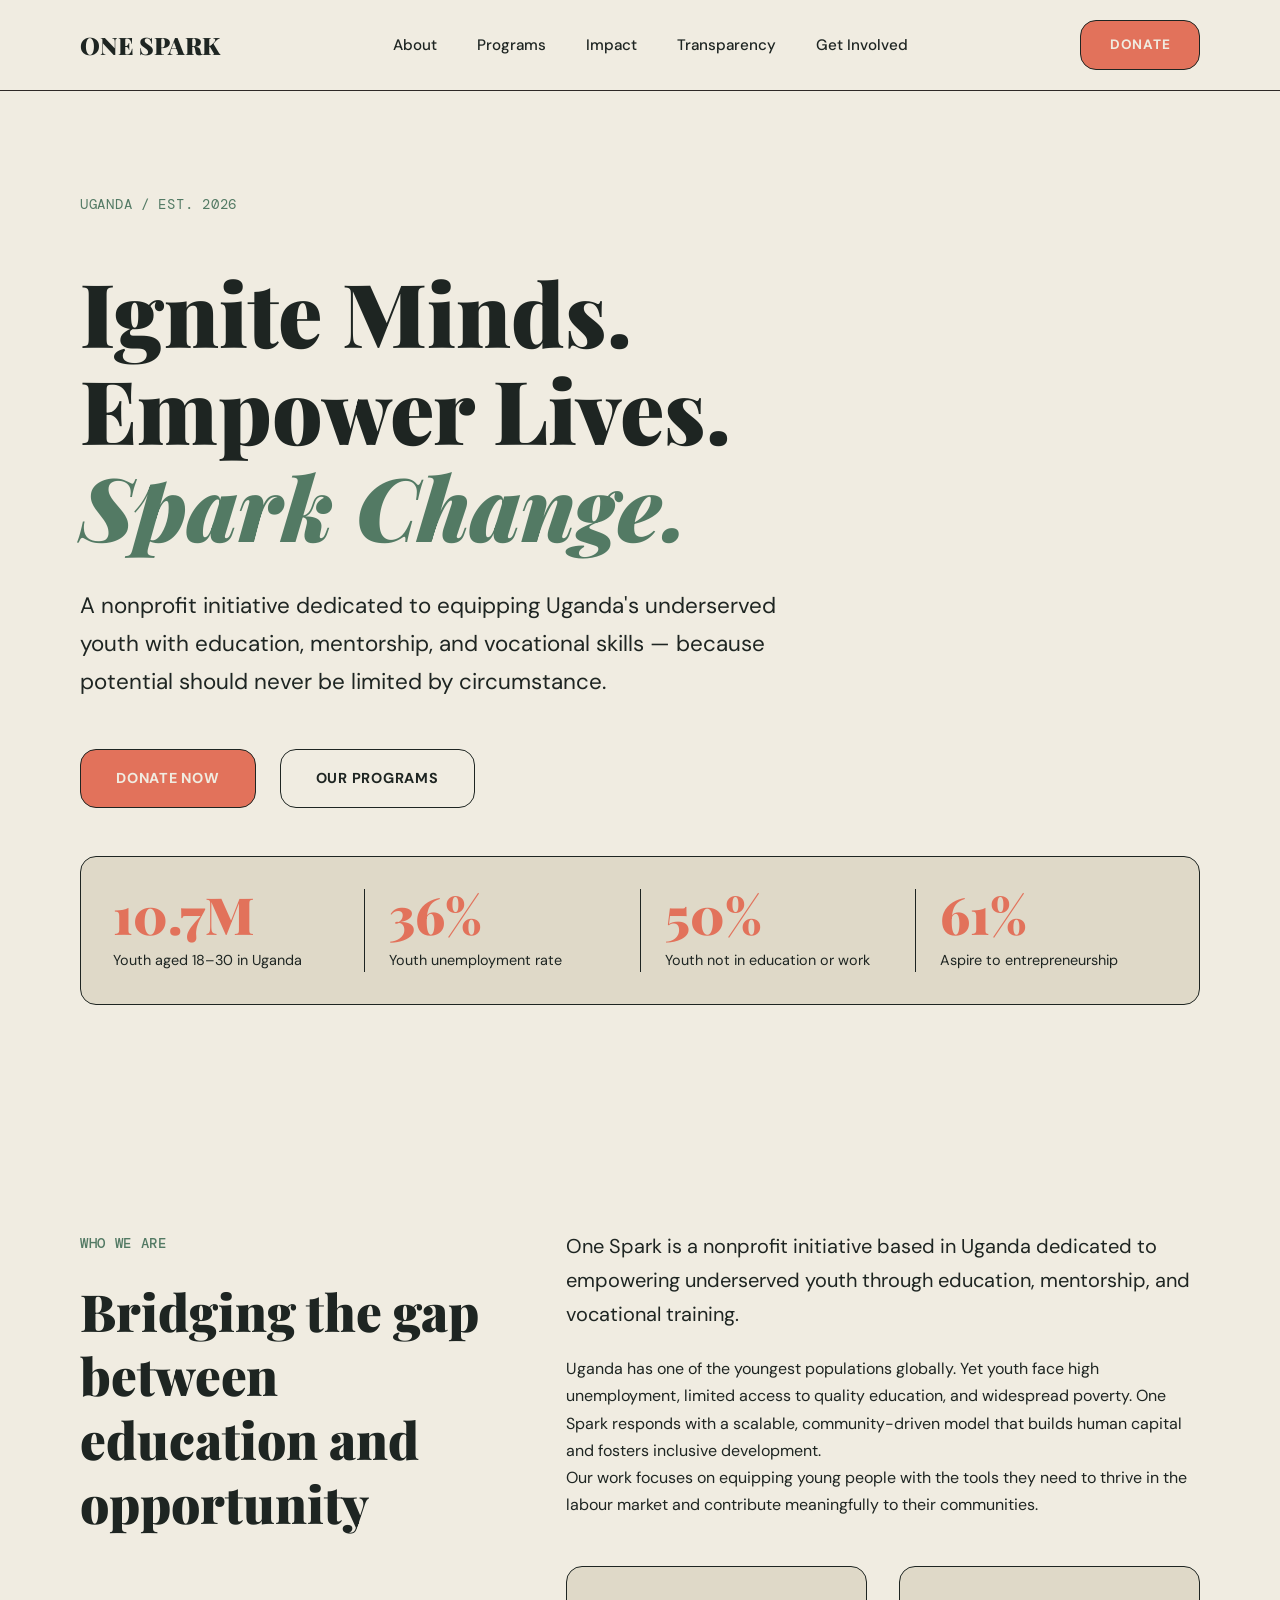
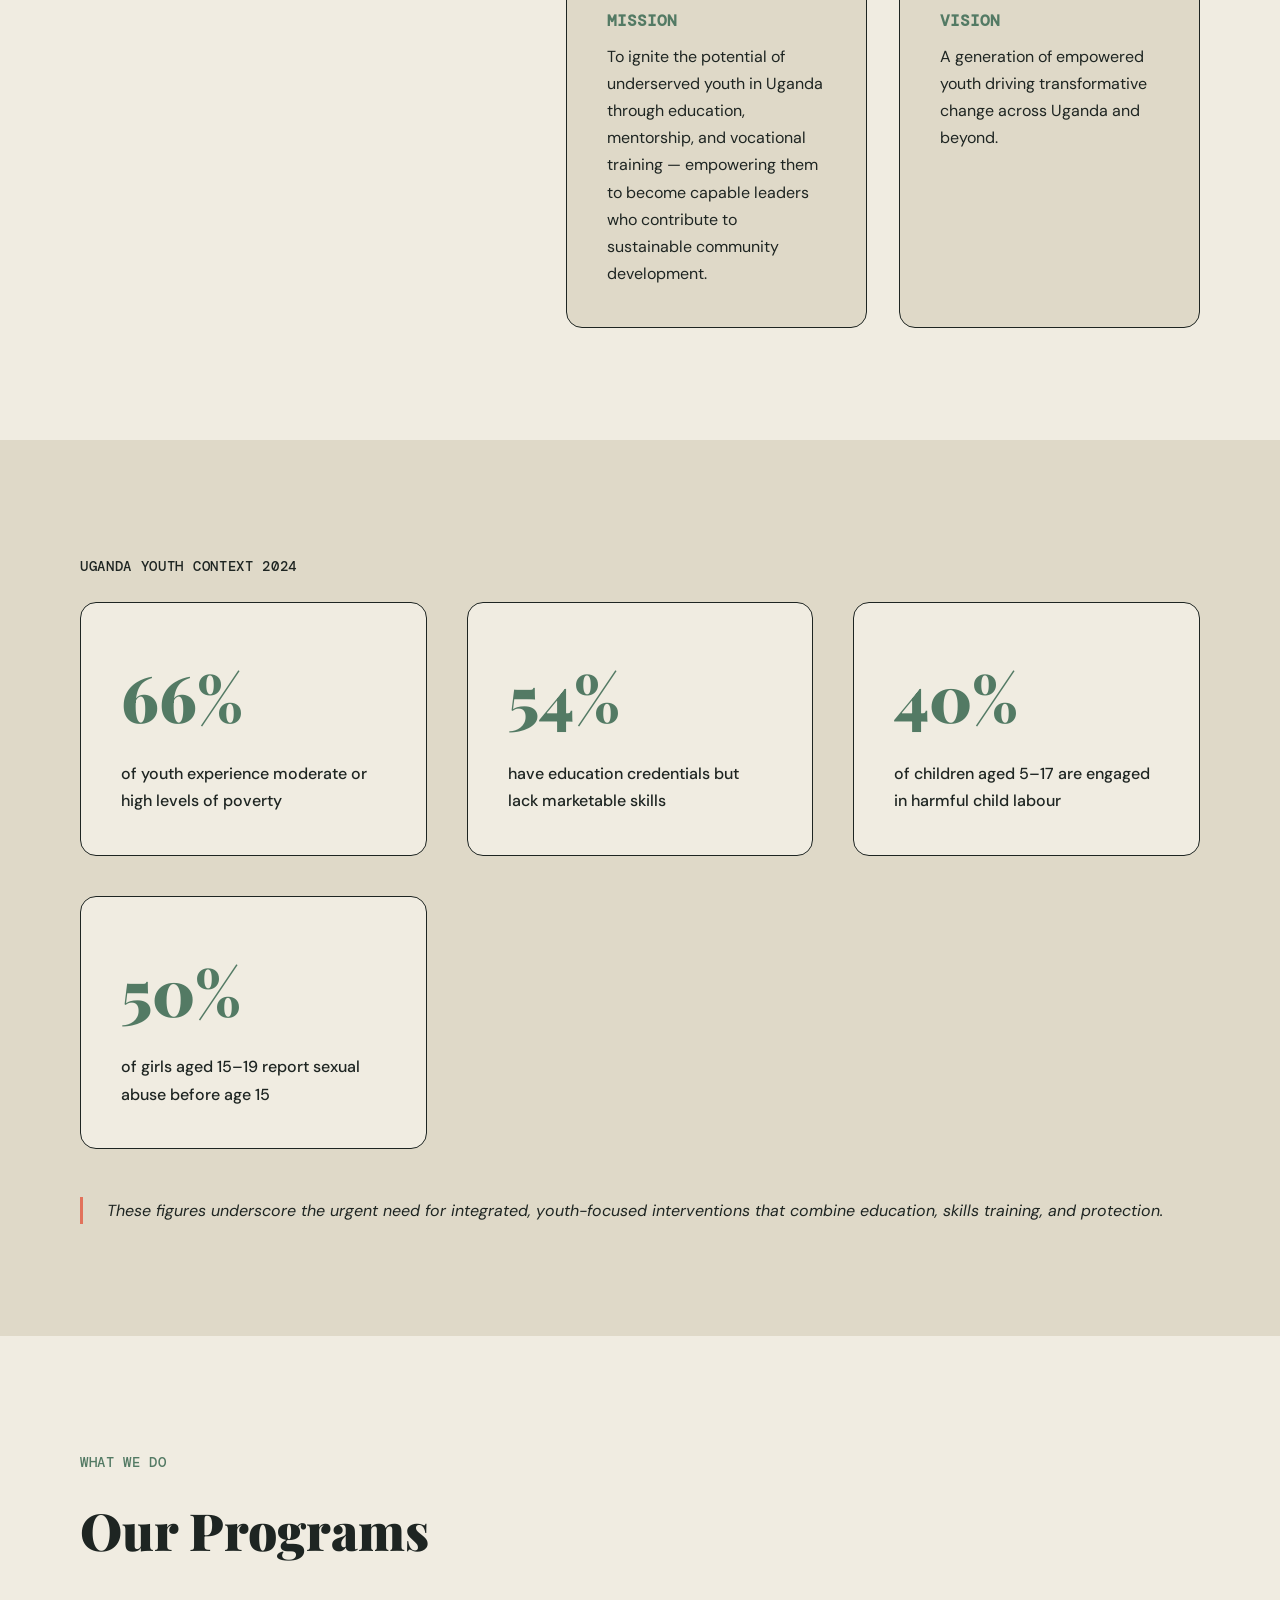
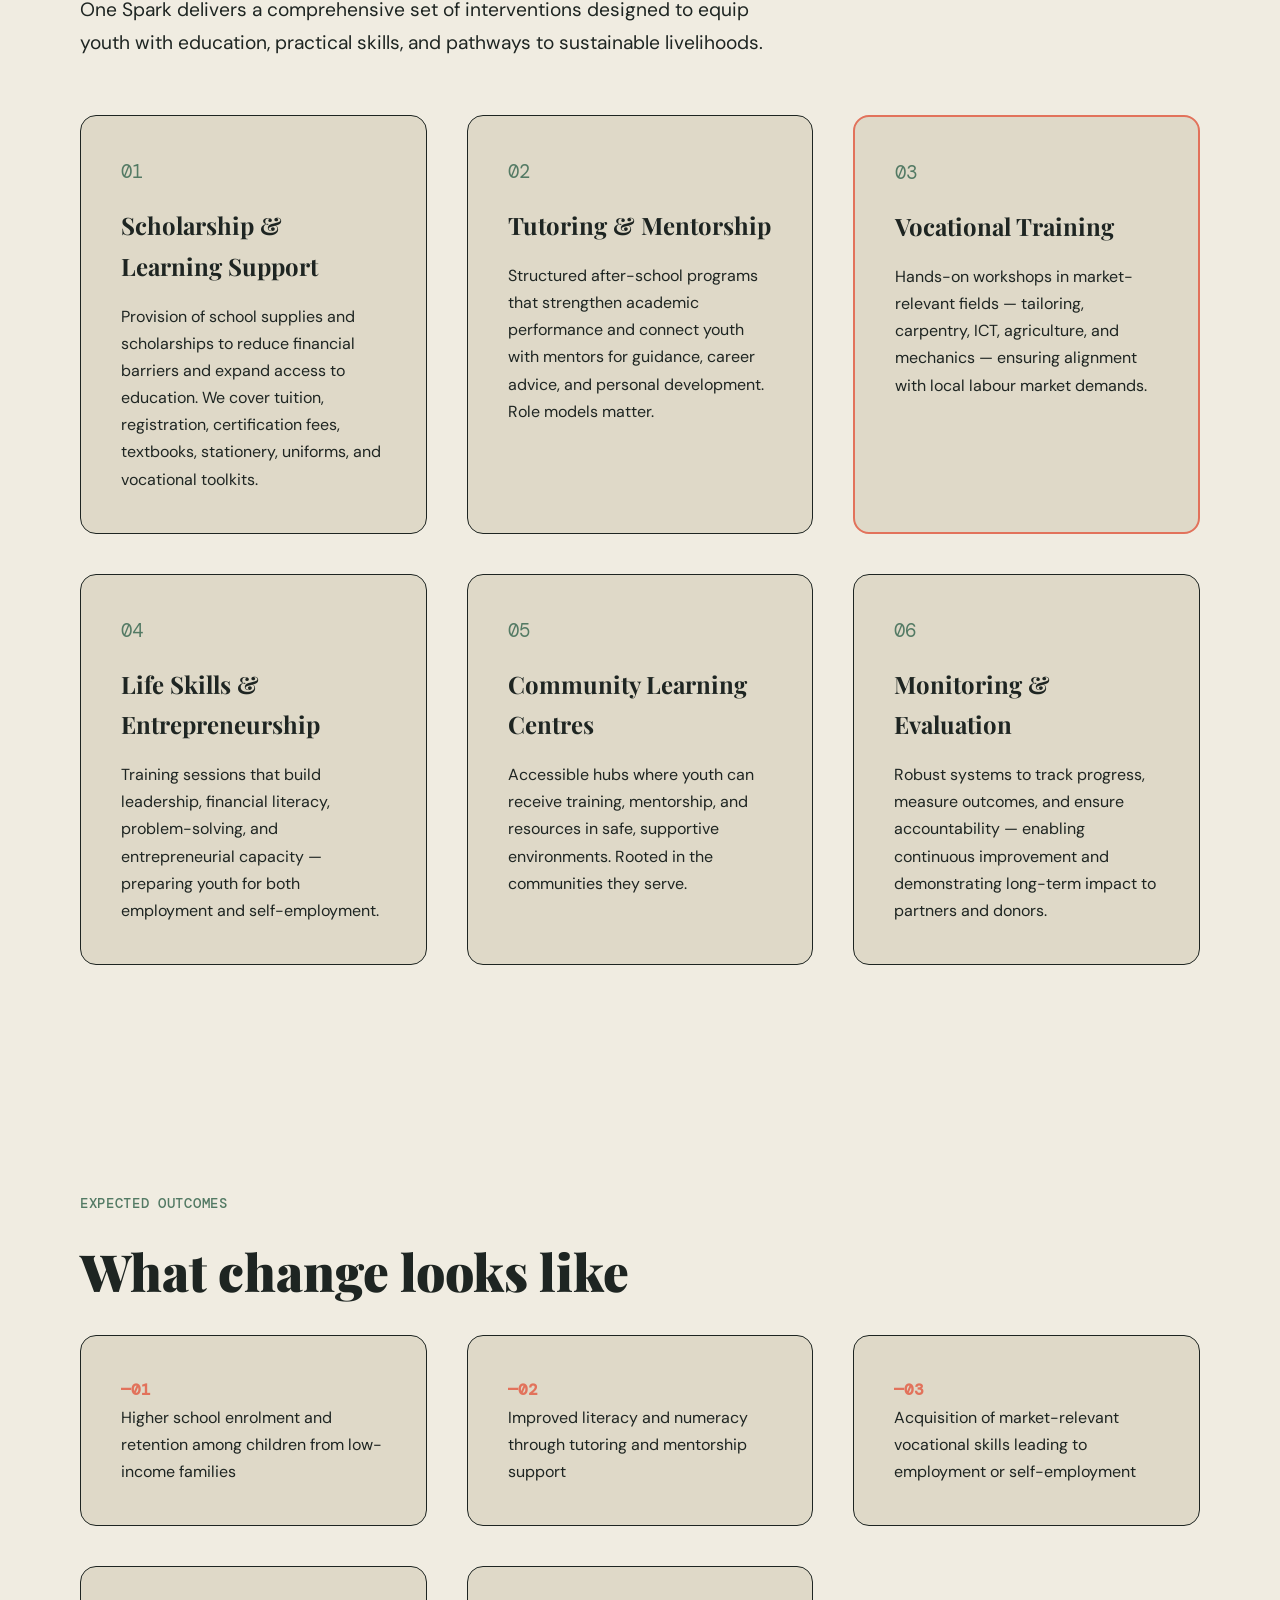
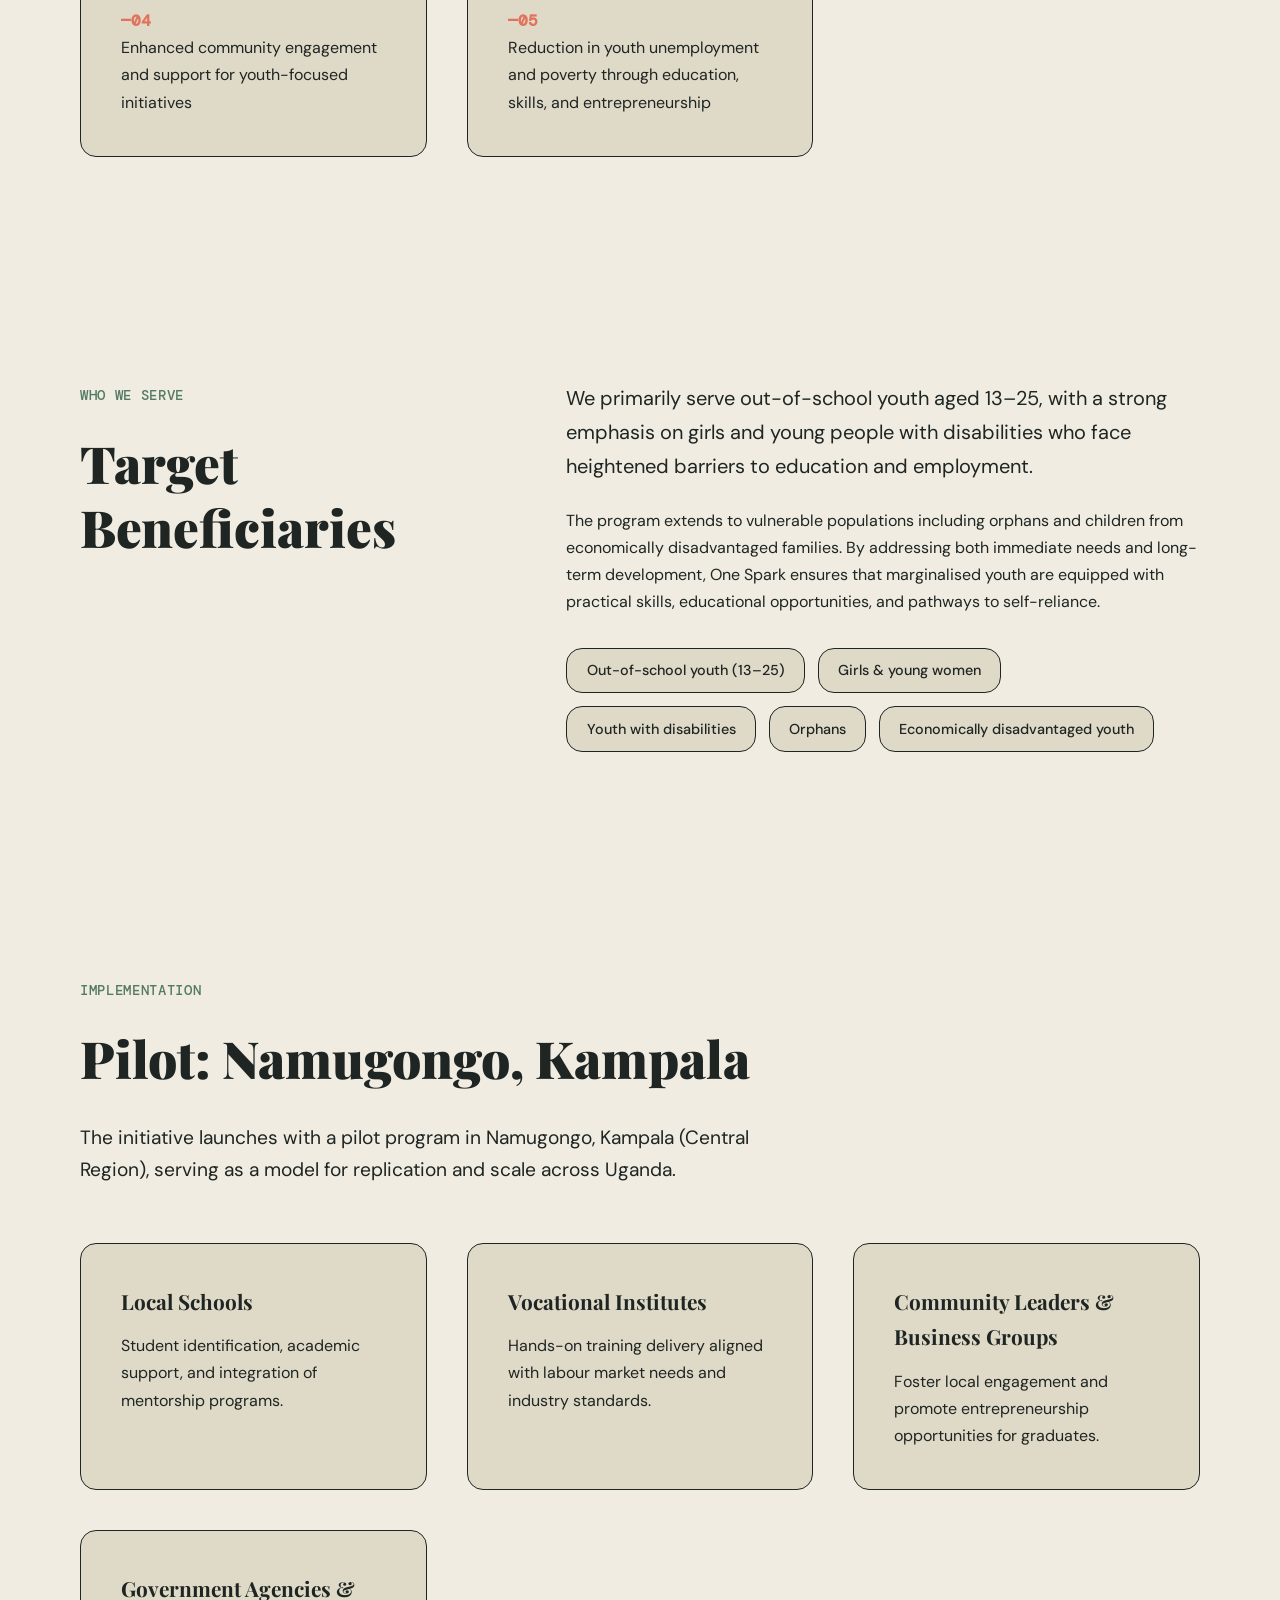
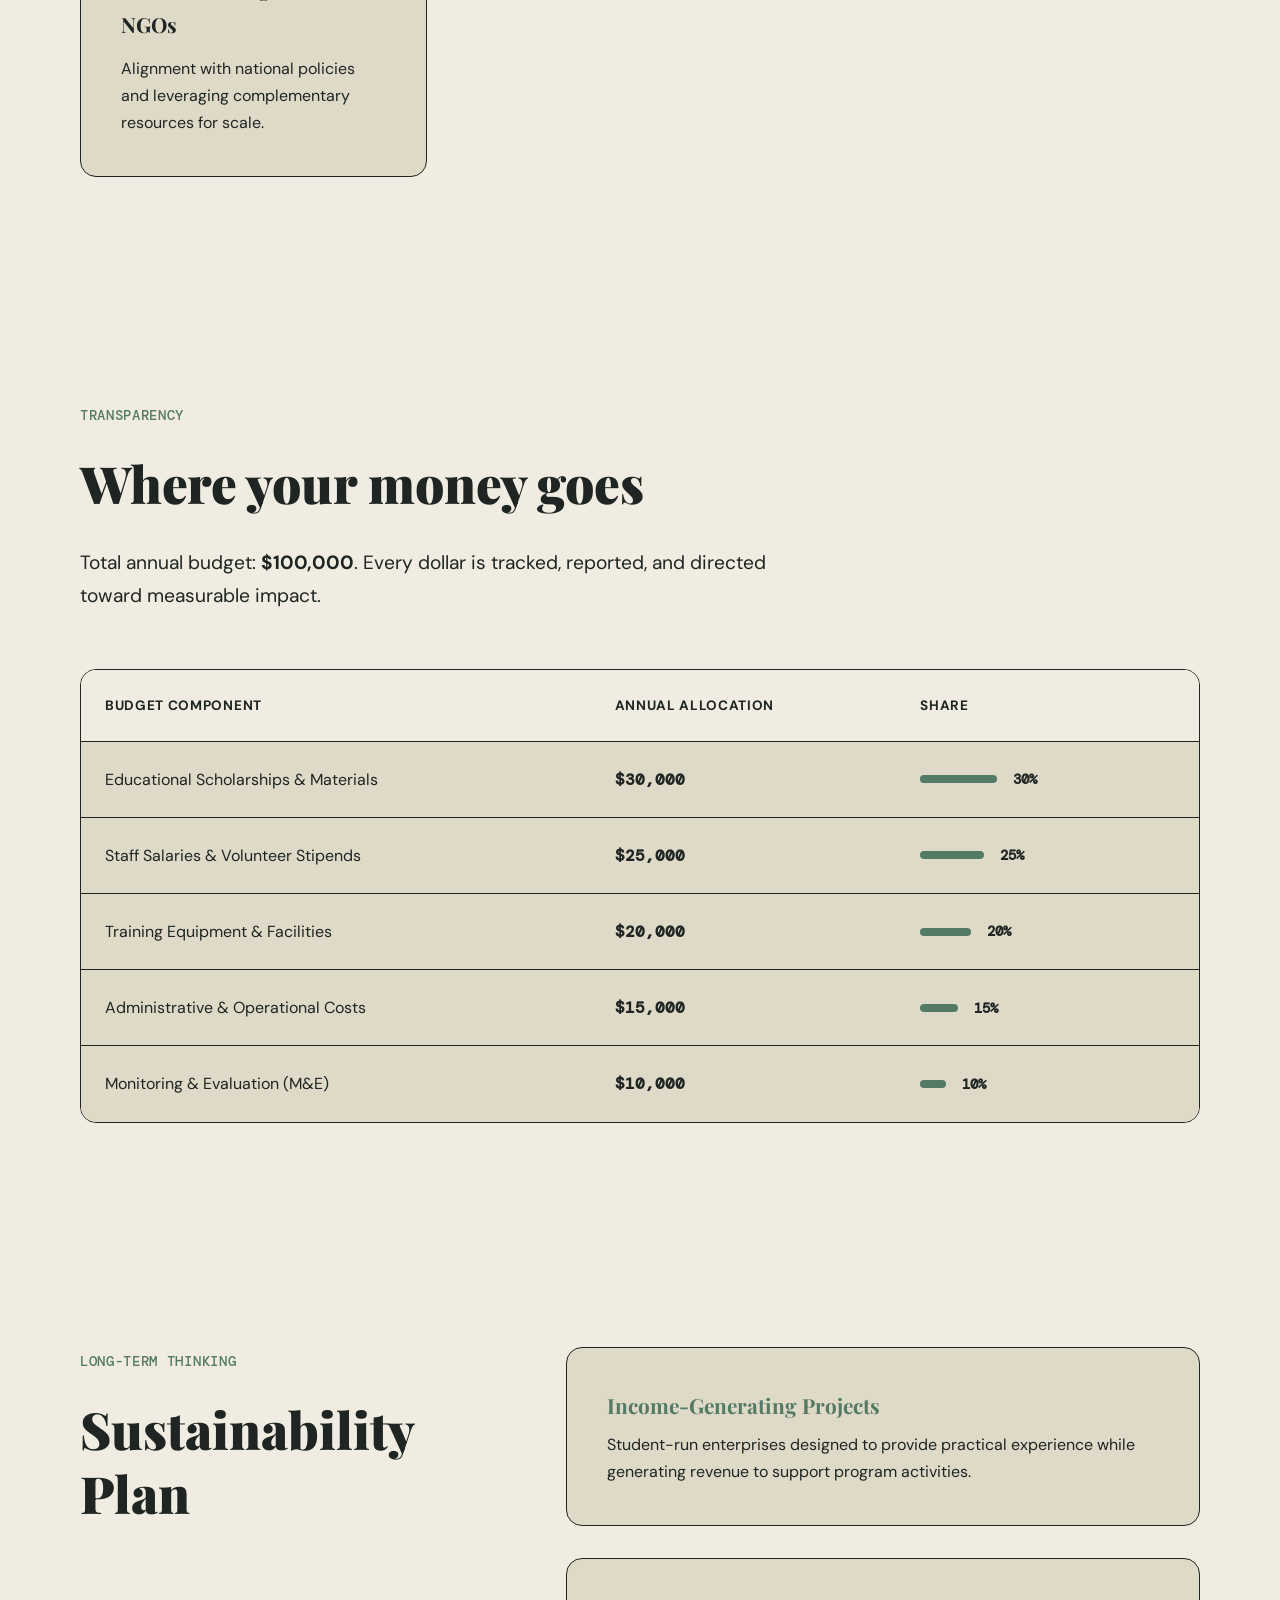
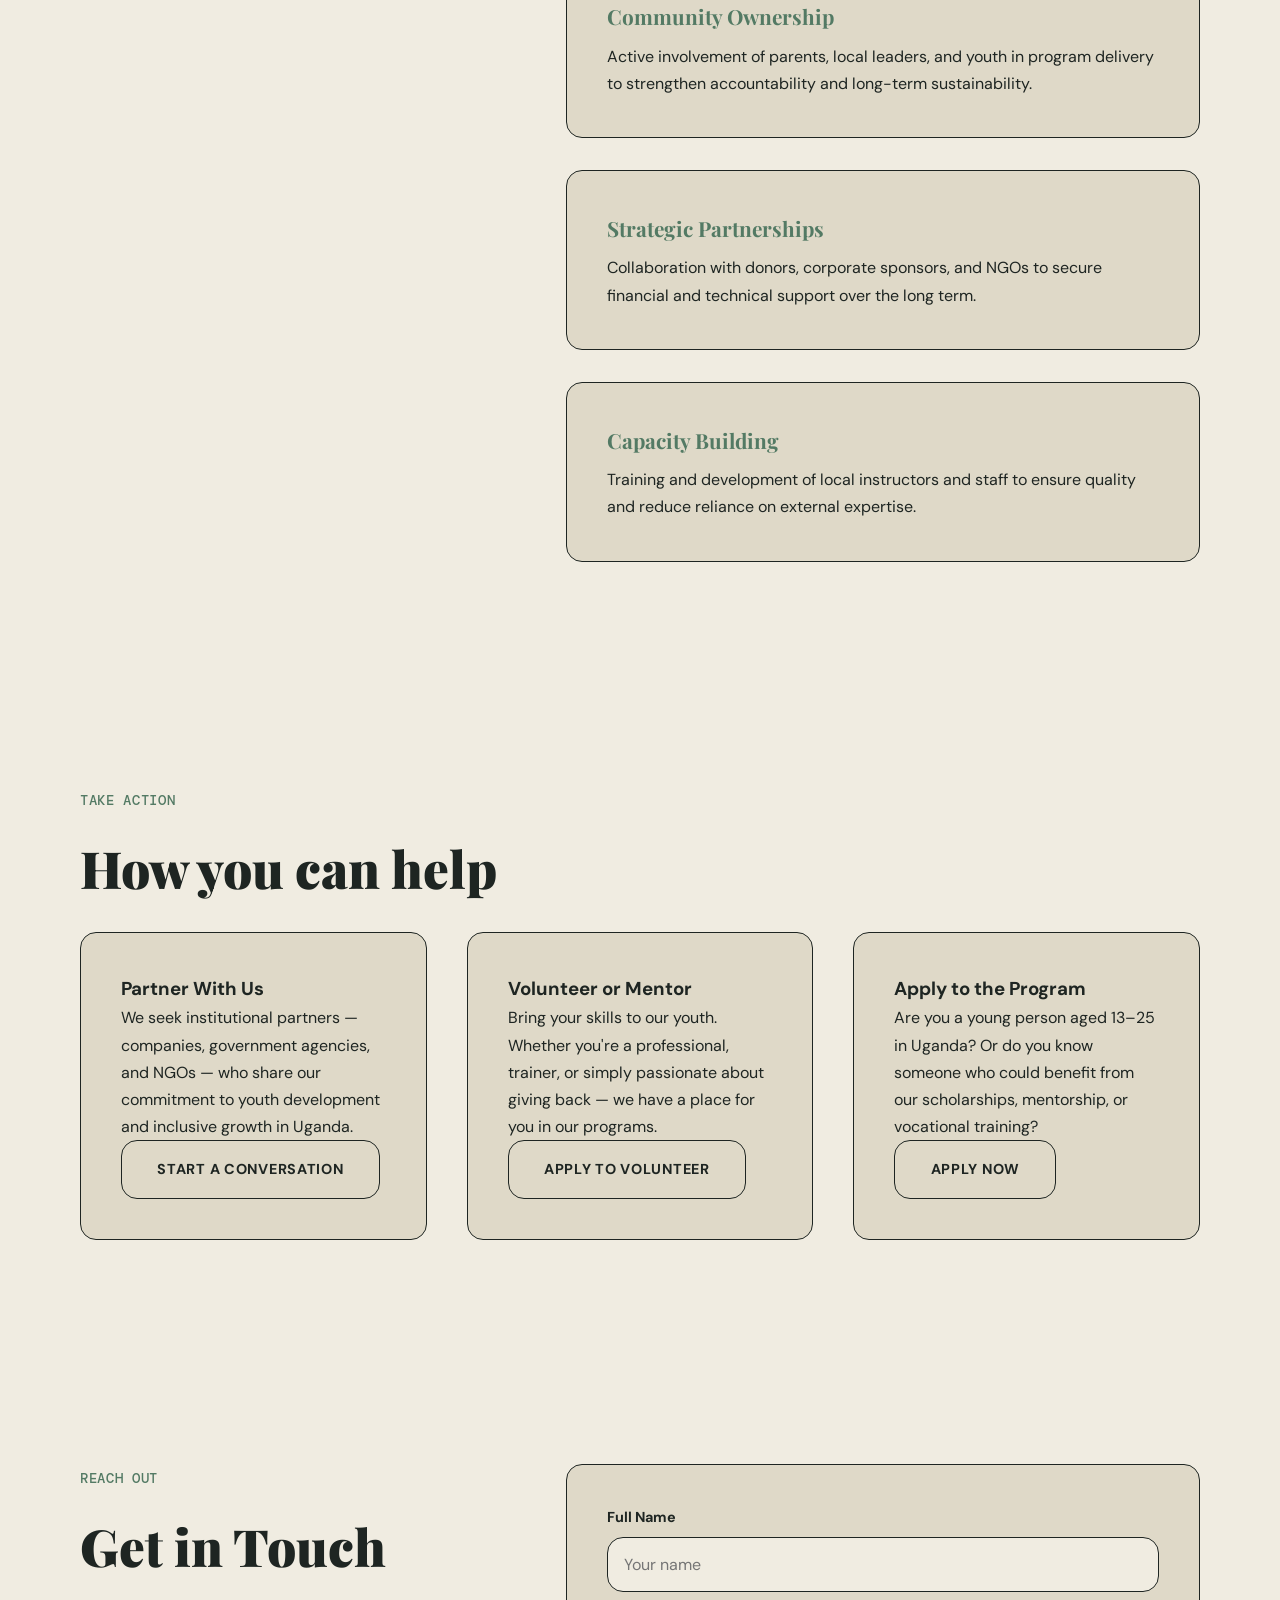
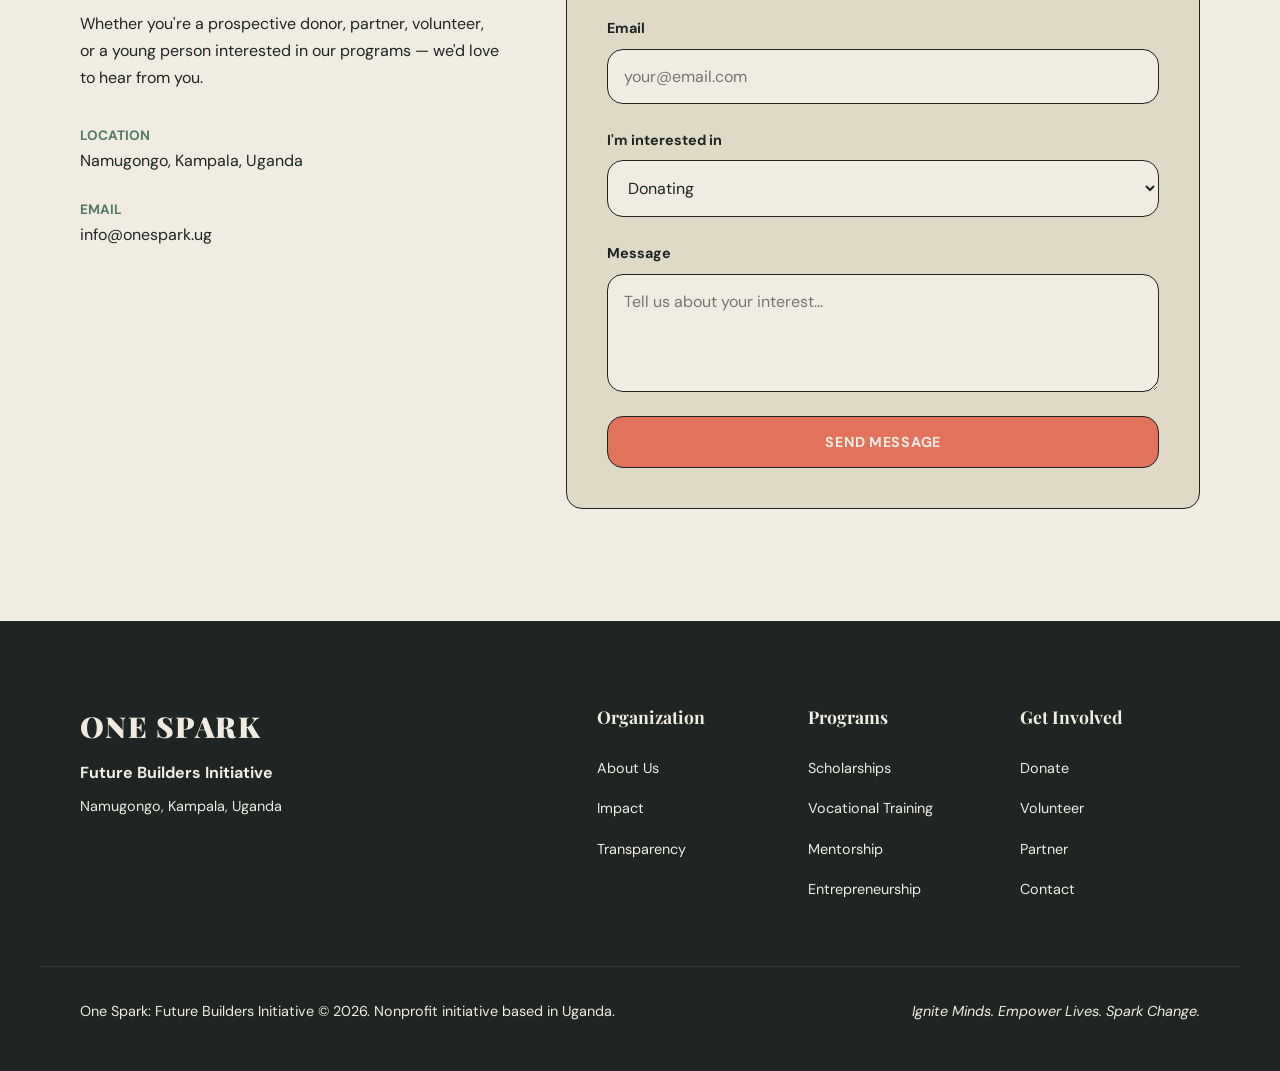
==== commit e3da0268: "refactor: update .gitignore and comment out donate section in index.html" ====
--- a/index.html
+++ b/index.html
@@ -347,7 +347,7 @@
     </div>
   </section>
 
-  <!-- DONATE -->
+  <!-- DONATE 
   <section id="donate">
     <div class="container donate-inner">
       <div class="donate-text">
@@ -399,6 +399,7 @@
       </div>
     </div>
   </section>
+  -->
 
   <!-- CONTACT -->
   <section id="contact">
--- a/style.css
+++ b/style.css
@@ -1,29 +1,25 @@
 /* ============================================================
-   ONE SPARK — CSS Style Redesign
-   Aesthetic: Lively, safe, accepting, and hopeful wellness theme
-   Color System: Strict 60-30-10 Hex values
+   ONE SPARK — CSS Presentation Layer Redesign (Deep Earth "Vitality")
    ============================================================ */
 
-/* --- Typography Stack --- */
-@import url('https://fonts.googleapis.com/css2?family=Plus+Jakarta+Sans:wght@300;400;500;600;700&display=swap');
+/* --- Fonts & Typography --- */
+@import url('https://fonts.googleapis.com/css2?family=DM+Mono:wght@400;500&family=DM+Sans:wght@300;400;500;700&family=Playfair+Display:ital,wght@0,700;0,900;1,700&display=swap');
 
 :root {
-  /* Color Palette (Strict Hex Values) */
-  --bg-main: #FDFBF7;           /* Warm Sand (60% Dominant Base) */
-  --accent-primary: #F9BB65;    /* Sunlit Amber (10% Primary CTA) */
-  --accent-secondary: #6E9A82;  /* Sage Healing (Secondary Accent & Hover) */
-  --text-base: #2C3531;         /* Deep Charcoal (30% Structural Text / Borders) */
-  --bg-card: #F5E1D3;           /* Soft Blush (30% Structural Layout Card) */
+  /* Colors */
+  --bg-canvas: #F0ECE1;         /* 60% Soft Muted Clay */
+  --bg-card: #DFD9C8;           /* 30% Warm Stone */
+  --text-main: #1E2522;         /* Deep Forest Charcoal */
+  --accent-primary: #E2725B;    /* 10% Terracotta Spark */
+  --accent-secondary: #537A64;  /* Lively Eucalyptus */
   
-  /* Additional Aesthetic tokens */
-  --border-subtle: rgba(44, 53, 49, 0.08);
-  --shadow-warm: 0 12px 32px rgba(44, 53, 49, 0.05);
-  --shadow-hover: 0 20px 40px rgba(44, 53, 49, 0.1);
-  --font-family: 'Plus Jakarta Sans', system-ui, -apple-system, sans-serif;
-  --section-gap: 6rem;          /* Generous Spacing (96px) to prevent cognitive load */
-}
-
-/* RESET */
+  /* Shared Tokens */
+  --border-color: #1E2522;
+  --transition-smooth: all 0.35s cubic-bezier(0.25, 1, 0.5, 1);
+  --border-radius-standard: 16px;
+}
+
+/* --- Base & Reset --- */
 *, *::before, *::after {
   box-sizing: border-box;
   margin: 0;
@@ -35,10 +31,9 @@
 }
 
 body {
-  font-family: var(--font-family);
-  background-color: var(--bg-main);
-  color: var(--text-base);
-  font-size: 16px;
+  font-family: 'DM Sans', system-ui, sans-serif;
+  background-color: var(--bg-canvas);
+  color: var(--text-main);
   line-height: 1.7;
   -webkit-font-smoothing: antialiased;
 }
@@ -46,132 +41,164 @@
 img {
   max-width: 100%;
   display: block;
+  border-radius: var(--border-radius-standard);
 }
 
 a {
   text-decoration: none;
   color: inherit;
-  transition: all 0.25s ease;
+  transition: var(--transition-smooth);
 }
 
 ul {
   list-style: none;
 }
 
-button, select, input, textarea {
-  font-family: var(--font-family);
+button, input, select, textarea {
+  font-family: inherit;
+  color: inherit;
   outline: none;
-}
-
-/* CONTAINER */
+  background: none;
+  border: none;
+}
+
+/* --- Global Layout Structures --- */
+section {
+  padding: 7rem 0; /* Strict 7rem vertical breathing room */
+}
+
 .container {
   max-width: 1200px;
   margin: 0 auto;
-  padding: 0 2rem; /* Minimum 32px padding on containers */
-}
-
-/* ============================================================
-   TYPOGRAPHY SYSTEM
-   ============================================================ */
-
+  padding: 0 2.5rem;
+}
+
+.two-col {
+  display: grid;
+  grid-template-columns: 1fr 1.5fr;
+  gap: 4rem;
+  align-items: start;
+}
+
+@media (max-width: 991px) {
+  .two-col {
+    grid-template-columns: 1fr;
+    gap: 2.5rem;
+  }
+}
+
+/* --- Typography System --- */
 .section-tag {
   display: inline-block;
-  font-size: 0.8rem;
-  font-weight: 700;
-  letter-spacing: 0.08em;
+  font-family: 'DM Mono', monospace;
+  font-size: 0.85rem;
+  font-weight: 500;
   text-transform: uppercase;
+  letter-spacing: 0.05em;
   color: var(--accent-secondary);
-  border-bottom: 2px solid var(--accent-secondary);
-  padding-bottom: 4px;
-  margin-bottom: 20px;
+  margin-bottom: 1.5rem;
 }
 
 .section-tag.light {
-  color: var(--bg-main);
-  border-color: var(--bg-main);
+  color: var(--text-main);
 }
 
 .section-title {
-  font-size: clamp(2rem, 4vw, 2.75rem);
-  font-weight: 700;
-  line-height: 1.2;
-  color: var(--text-base);
-  margin-bottom: 24px;
+  font-family: 'Playfair Display', serif;
+  font-size: clamp(2.2rem, 4vw, 3.25rem);
+  font-weight: 900;
+  line-height: 1.25;
+  margin-bottom: 2rem;
+  color: var(--text-main);
 }
 
 .section-intro {
-  font-size: 1.1rem;
-  color: rgba(44, 53, 49, 0.8);
-  max-width: 650px;
-  margin-bottom: 52px;
-  line-height: 1.75;
+  font-size: 1.2rem;
+  max-width: 700px;
+  margin-bottom: 3.5rem;
 }
 
 .body-large {
-  font-size: 1.15rem;
-  line-height: 1.7;
-  margin-bottom: 18px;
-  color: var(--text-base);
-}
-
-/* ============================================================
-   NAVIGATION SYSTEM
-   ============================================================ */
-
+  font-size: 1.25rem;
+  margin-bottom: 1.5rem;
+}
+
+/* --- Responsive Grid / Flex Layouts --- */
+.programs-grid,
+.context-grid,
+.partners-grid,
+.involved-grid,
+.outcomes-list {
+  display: grid;
+  grid-template-columns: repeat(auto-fit, minmax(280px, 1fr));
+  grid-gap: 2.5rem;
+}
+
+/* --- Cards & Blocks (30% Fill) --- */
+.program-card,
+.context-card,
+.partner-block,
+.involved-card,
+.outcome-item,
+.mission-block,
+.sustain-item,
+.donate-form-wrap,
+.hero-stat-bar {
+  background-color: var(--bg-card);
+  border: 1px solid var(--border-color);
+  border-radius: var(--border-radius-standard);
+  padding: 2.5rem;
+  transition: var(--transition-smooth);
+}
+
+/* --- Interactive Hover Transformations --- */
+.program-card:hover,
+.context-card:hover,
+.partner-block:hover,
+.involved-card:hover,
+.outcome-item:hover,
+.mission-block:hover,
+.sustain-item:hover {
+  transform: translateY(-4px);
+  border-color: var(--accent-secondary);
+  box-shadow: 0 8px 24px rgba(30, 37, 34, 0.08);
+}
+
+/* --- Nav Component --- */
 #navbar {
   position: fixed;
   top: 0; left: 0; right: 0;
   z-index: 1000;
-  background: rgba(253, 251, 247, 0.94);
-  border-bottom: 1px solid var(--border-subtle);
-  backdrop-filter: blur(12px);
-  transition: all 0.3s ease;
+  background-color: var(--bg-canvas);
+  border-bottom: 1px solid var(--border-color);
+  transition: var(--transition-smooth);
 }
 
 .nav-inner {
   max-width: 1200px;
   margin: 0 auto;
-  padding: 0 2rem;
-  height: 80px;
+  padding: 0 2.5rem;
+  height: 90px;
   display: flex;
   align-items: center;
-  gap: 32px;
+  justify-content: space-between;
 }
 
 .nav-logo {
-  font-weight: 800;
-  font-size: 1.3rem;
-  letter-spacing: 0.05em;
-  color: var(--text-base);
+  font-family: 'Playfair Display', serif;
+  font-weight: 900;
+  font-size: 1.5rem;
+  color: var(--text-main);
 }
 
 .nav-links {
   display: flex;
-  gap: 28px;
-  margin-left: auto;
+  gap: 2.5rem;
 }
 
 .nav-links a {
+  font-weight: 500;
   font-size: 0.95rem;
-  font-weight: 500;
-  color: var(--text-base);
-  transition: color 0.2s;
-  position: relative;
-}
-
-.nav-links a::after {
-  content: '';
-  position: absolute;
-  bottom: -4px;
-  left: 0;
-  width: 0;
-  height: 2px;
-  background-color: var(--accent-secondary);
-  transition: all 0.25s ease;
-}
-
-.nav-links a:hover::after {
-  width: 100%;
 }
 
 .nav-links a:hover {
@@ -179,986 +206,645 @@
 }
 
 .nav-cta {
-  flex-shrink: 0;
-  font-size: 0.9rem;
-  font-weight: 600;
-  background: var(--accent-primary);
-  color: var(--text-base);
-  padding: 0.75rem 1.75rem;
-  border-radius: 12px; /* Strict 12px Rounding */
-  box-shadow: var(--shadow-warm);
-  transition: var(--transition-smooth, all 0.3s ease);
+  background-color: var(--accent-primary);
+  color: var(--bg-canvas);
+  padding: 0.8rem 1.8rem;
+  border-radius: var(--border-radius-standard);
+  font-weight: 700;
+  text-transform: uppercase;
+  letter-spacing: 0.05em;
+  font-size: 0.85rem;
+  border: 1px solid var(--border-color);
 }
 
 .nav-cta:hover {
-  transform: translateY(-2px);
-  box-shadow: 0 8px 20px rgba(249, 187, 101, 0.3);
+  transform: translateY(-4px);
+  background-color: var(--accent-secondary);
 }
 
 .hamburger {
-  display: none;
-  flex-direction: column;
-  gap: 5px;
+  display: flex;
+  flex-direction: column;
+  gap: 6px;
+  cursor: pointer;
+  border: none;
   background: none;
-  border: none;
-  cursor: pointer;
-  margin-left: auto;
-  padding: 4px;
 }
 
 .hamburger span {
   display: block;
-  width: 22px;
+  width: 24px;
   height: 2px;
-  background: var(--text-base);
-  transition: all 0.3s;
+  background-color: var(--text-main);
+  transition: var(--transition-smooth);
 }
 
 .mobile-menu {
   display: none;
   flex-direction: column;
-  background: var(--bg-main);
-  border-top: 1px solid var(--border-subtle);
-  padding: 20px 2rem 24px;
-  gap: 16px;
+  background-color: var(--bg-canvas);
+  border-top: 1px solid var(--border-color);
+  padding: 2rem 2.5rem;
+  gap: 1.5rem;
 }
 
 .mobile-menu a {
-  font-size: 14px;
-  color: var(--text-base);
+  font-size: 1.1rem;
+  font-weight: 500;
 }
 
 .mobile-menu .mobile-cta {
-  display: inline-block;
-  background: var(--accent-primary);
-  color: var(--text-base);
-  padding: 10px 20px;
-  font-size: 12px;
-  font-weight: 600;
-  border-radius: 12px;
-  align-self: flex-start;
-}
-
-.mobile-menu.open {
-  display: flex;
-}
-
-/* ============================================================
-   HERO SECTION
-   ============================================================ */
-
+  background-color: var(--accent-primary);
+  color: var(--bg-canvas);
+  padding: 0.8rem 1.8rem;
+  border-radius: var(--border-radius-standard);
+  text-align: center;
+  font-weight: 700;
+  border: 1px solid var(--border-color);
+}
+
+@media (max-width: 768px) {
+  .nav-links, .nav-cta {
+    display: none;
+  }
+  .hamburger {
+    display: flex;
+  }
+  .mobile-menu.open {
+    display: flex;
+  }
+}
+
+@media (min-width: 769px) {
+  .hamburger {
+    display: none;
+  }
+  .mobile-menu {
+    display: none !important;
+  }
+}
+
+/* --- Hero Section --- */
 #hero {
-  background: var(--bg-main);
-  padding-top: 80px;
-  min-height: 90vh;
-  display: flex;
-  flex-direction: column;
-  justify-content: center;
-  position: relative;
-  overflow: hidden;
+  padding-top: 12rem;
+  padding-bottom: 7rem;
+  display: flex;
+  flex-direction: column;
+  gap: 3rem;
 }
 
 .hero-label {
-  font-size: 0.85rem;
-  font-weight: 700;
+  font-family: 'DM Mono', monospace;
+  font-size: 0.9rem;
   color: var(--accent-secondary);
   text-transform: uppercase;
   letter-spacing: 0.05em;
-  padding: 40px 2rem 0;
   max-width: 1200px;
+  width: 100%;
   margin: 0 auto;
+  padding: 0 2.5rem;
+}
+
+.hero-content {
+  max-width: 1200px;
   width: 100%;
-}
-
-.hero-content {
-  flex: 1;
-  display: flex;
-  flex-direction: column;
-  justify-content: center;
-  max-width: 1200px;
   margin: 0 auto;
-  width: 100%;
-  padding: 60px 2rem 40px;
+  padding: 0 2.5rem;
 }
 
 .hero-headline {
-  font-size: clamp(2.5rem, 6vw, 5rem);
-  font-weight: 800;
-  line-height: 1.15;
-  color: var(--text-base);
-  margin-bottom: 32px;
-  max-width: 860px;
-  letter-spacing: -0.02em;
+  font-family: 'Playfair Display', serif;
+  font-size: clamp(3rem, 8vw, 5.5rem);
+  font-weight: 900;
+  line-height: 1.1;
+  margin-bottom: 2rem;
+  max-width: 900px;
 }
 
 .hero-headline .line {
   display: block;
-  opacity: 0;
-  transform: translateY(24px);
-  animation: fadeUp 0.7s forwards;
-}
-
-.hero-headline .line:nth-child(1) { animation-delay: 0.1s; }
-.hero-headline .line:nth-child(2) { animation-delay: 0.25s; }
-.hero-headline .line:nth-child(3) { animation-delay: 0.4s; }
+}
 
 .accent-line {
   color: var(--accent-secondary);
   font-style: italic;
 }
 
-@keyframes fadeUp {
-  to { opacity: 1; transform: translateY(0); }
-}
-
 .hero-sub {
-  font-size: clamp(1.05rem, 1.5vw, 1.25rem);
-  color: rgba(44, 53, 49, 0.8);
-  max-width: 620px;
-  line-height: 1.7;
-  margin-bottom: 40px;
-  opacity: 0;
-  animation: fadeUp 0.7s 0.55s forwards;
+  font-size: clamp(1.1rem, 2vw, 1.4rem);
+  max-width: 700px;
+  margin-bottom: 3rem;
 }
 
 .hero-actions {
   display: flex;
-  gap: 16px;
+  gap: 1.5rem;
   flex-wrap: wrap;
-  opacity: 0;
-  animation: fadeUp 0.7s 0.7s forwards;
-}
-
-/* BUTTONS SYSTEM */
+}
+
+/* --- Buttons System --- */
+.btn-primary,
+.btn-secondary,
+.btn-outline,
+.btn-donate {
+  display: inline-block;
+  padding: 1rem 2.2rem;
+  border-radius: var(--border-radius-standard);
+  font-weight: 700;
+  text-transform: uppercase;
+  letter-spacing: 0.05em;
+  font-size: 0.9rem;
+  text-align: center;
+  cursor: pointer;
+  transition: var(--transition-smooth);
+  border: 1px solid var(--border-color);
+}
+
 .btn-primary {
-  display: inline-block;
-  background: var(--accent-primary);
-  color: var(--text-base);
-  font-size: 14px;
-  font-weight: 600;
-  padding: 14px 32px;
-  border-radius: 12px; /* Strict 12px rounding */
-  box-shadow: var(--shadow-warm);
-  transition: all 0.25s ease;
+  background-color: var(--accent-primary);
+  color: var(--bg-canvas);
 }
 
 .btn-primary:hover {
-  transform: translateY(-2px);
-  box-shadow: 0 8px 20px rgba(249, 187, 101, 0.3);
+  transform: translateY(-4px);
+  background-color: var(--accent-secondary);
 }
 
 .btn-secondary {
-  display: inline-block;
-  border: 2px solid var(--accent-secondary);
-  color: var(--accent-secondary);
-  font-size: 14px;
-  font-weight: 600;
-  padding: 12px 30px;
-  border-radius: 12px; /* Strict 12px rounding */
-  transition: all 0.25s ease;
+  background-color: transparent;
+  color: var(--text-main);
 }
 
 .btn-secondary:hover {
-  background: var(--accent-secondary);
-  color: var(--bg-main);
-  transform: translateY(-2px);
+  transform: translateY(-4px);
+  background-color: var(--bg-card);
 }
 
 .btn-outline {
-  display: inline-block;
-  border: 2px solid var(--text-base);
-  color: var(--text-base);
-  font-size: 13px;
-  font-weight: 600;
-  padding: 10px 24px;
-  border-radius: 12px; /* Strict 12px rounding */
-  transition: all 0.25s ease;
+  background-color: transparent;
+  color: var(--text-main);
 }
 
 .btn-outline:hover {
-  background: var(--text-base);
-  color: var(--bg-main);
-  transform: translateY(-2px);
-}
-
-/* HERO STAT BAR (60-30-10 Balanced divider) */
+  transform: translateY(-4px);
+  background-color: var(--accent-secondary);
+  color: var(--bg-canvas);
+}
+
+/* --- Hero Stats --- */
 .hero-stat-bar {
   display: flex;
-  align-items: stretch;
-  border: 1px solid var(--border-subtle);
-  background: var(--bg-card); /* Soft Blush background */
-  border-radius: 16px; /* Strict 16px rounding */
-  margin: 0 2rem 40px;
-  box-shadow: var(--shadow-warm);
+  flex-wrap: wrap;
+  padding: 2rem;
+  max-width: calc(1200px - 5rem);
+  width: calc(100% - 5rem);
+  margin: 0 auto;
 }
 
 .stat-item {
   flex: 1;
-  padding: 28px 32px;
-  display: flex;
-  flex-direction: column;
-  gap: 6px;
+  min-width: 200px;
+  display: flex;
+  flex-direction: column;
+  gap: 0.5rem;
 }
 
 .stat-num {
-  font-size: 2.2rem;
-  font-weight: 800;
-  color: var(--accent-secondary);
+  font-family: 'Playfair Display', serif;
+  font-size: clamp(2.5rem, 4vw, 3.5rem);
+  font-weight: 900;
+  color: var(--accent-primary);
   line-height: 1;
 }
 
 .stat-desc {
-  font-size: 12px;
-  font-weight: 500;
-  color: rgba(44, 53, 49, 0.7);
-  line-height: 1.4;
+  font-size: 0.9rem;
 }
 
 .stat-divider {
   width: 1px;
-  background: var(--border-subtle);
-  align-self: stretch;
-  flex-shrink: 0;
-}
-
-/* ============================================================
-   SECTION: ABOUT
-   ============================================================ */
-
-#about {
-  padding: var(--section-gap) 0;
-}
-
-.two-col {
-  display: grid;
-  grid-template-columns: 1fr 1.6fr;
-  gap: 80px;
-  align-items: start;
-}
-
-.col-right p {
-  color: rgba(44, 53, 49, 0.85);
-  margin-bottom: 20px;
-}
-
+  background-color: var(--border-color);
+  margin: 0 1.5rem;
+}
+
+@media (max-width: 768px) {
+  .stat-divider {
+    display: none;
+  }
+  .stat-item {
+    padding: 1rem 0;
+  }
+}
+
+/* --- Mission --- */
 .mission-box {
   display: grid;
   grid-template-columns: 1fr 1fr;
-  gap: 24px;
-  margin-top: 40px;
-  border-top: 1px solid var(--border-subtle);
-  padding-top: 32px;
-}
-
-.mission-block {
-  background-color: var(--bg-card); /* Soft Blush */
-  padding: 2rem;
-  border-radius: 16px; /* Strict 16px rounding */
-  box-shadow: var(--shadow-warm);
+  gap: 2rem;
+  margin-top: 3rem;
 }
 
 .mission-label {
-  font-size: 0.8rem;
-  font-weight: 700;
-  letter-spacing: 0.05em;
+  font-family: 'DM Mono', monospace;
+  font-weight: 700;
   text-transform: uppercase;
   color: var(--accent-secondary);
+  margin-bottom: 0.5rem;
   display: block;
-  margin-bottom: 10px;
-}
-
-.mission-block p {
-  font-size: 0.95rem;
-  color: var(--text-base);
-  line-height: 1.6;
-  margin: 0;
-}
-
-/* ============================================================
-   SECTION: CONTEXT STRIP
-   ============================================================ */
-
+}
+
+@media (max-width: 576px) {
+  .mission-box {
+    grid-template-columns: 1fr;
+  }
+}
+
+/* --- Context Strip --- */
 #context-strip {
-  background: var(--bg-main);
-  border-top: 1px solid var(--border-subtle);
-  border-bottom: 1px solid var(--border-subtle);
-  padding: var(--section-gap) 0;
-}
-
-#context-strip .section-tag {
-  margin-bottom: 40px;
-}
-
-.context-grid {
-  display: grid;
-  grid-template-columns: repeat(4, 1fr);
-  gap: 20px;
-  margin-bottom: 40px;
+  background-color: var(--bg-card);
 }
 
 .context-card {
-  padding: 32px 24px;
-  background: var(--bg-card); /* Soft Blush background */
-  border-radius: 16px; /* Strict 16px rounding */
-  box-shadow: var(--shadow-warm);
-  border: 1px solid var(--border-subtle);
-  transition: all 0.3s ease;
-}
-
-.context-card:hover {
-  transform: translateY(-4px);
-  box-shadow: var(--shadow-hover);
+  background-color: var(--bg-canvas);
 }
 
 .context-num {
-  font-size: 2.8rem;
-  font-weight: 800;
+  font-family: 'Playfair Display', serif;
+  font-size: clamp(3rem, 5vw, 4.5rem);
+  font-weight: 900;
   color: var(--accent-secondary);
-  line-height: 1;
-  margin-bottom: 14px;
+  margin-bottom: 0.5rem;
 }
 
 .context-text {
-  font-size: 13.5px;
   font-weight: 500;
-  color: var(--text-base);
-  line-height: 1.6;
 }
 
 .context-note {
-  font-size: 14px;
-  color: rgba(44, 53, 49, 0.75);
   font-style: italic;
-  max-width: 700px;
-  border-left: 4px solid var(--accent-secondary);
-  padding-left: 20px;
-}
-
-/* ============================================================
-   SECTION: PROGRAMS (Cards Grid)
-   ============================================================ */
-
-#programs {
-  padding: var(--section-gap) 0;
-  background: var(--bg-main);
-}
-
-.programs-grid {
-  display: grid;
-  grid-template-columns: repeat(3, 1fr);
-  gap: 24px;
-}
-
-.program-card {
-  background: var(--bg-card); /* Soft Blush Cards */
-  padding: 40px 32px;
-  border-radius: 16px; /* Strict 16px rounding */
-  border: 1px solid var(--border-subtle);
-  box-shadow: var(--shadow-warm);
-  transition: all 0.3s cubic-bezier(0.16, 1, 0.3, 1);
-  cursor: default;
-}
-
-.program-card:hover {
-  transform: translateY(-5px);
-  box-shadow: var(--shadow-hover);
+  border-left: 3px solid var(--accent-primary);
+  padding-left: 1.5rem;
+  margin-top: 3rem;
+}
+
+/* --- Programs Grid --- */
+.program-number {
+  font-family: 'DM Mono', monospace;
+  font-size: 1.2rem;
+  color: var(--accent-secondary);
+  margin-bottom: 1rem;
+}
+
+.program-card h3 {
+  font-family: 'Playfair Display', serif;
+  font-size: 1.5rem;
+  margin-bottom: 1rem;
+}
+
+/* Featured Program Card */
+.program-card.featured {
+  border: 2px solid var(--accent-primary);
+}
+
+.program-card.featured:hover {
   border-color: var(--accent-secondary);
 }
 
-.program-card.featured {
-  background: var(--text-base); /* Deep Charcoal for strong structural accent */
-  color: var(--bg-main);
-  border-color: var(--text-base);
-}
-
-.program-card.featured:hover {
-  background: #39443f;
-}
-
-.program-number {
-  font-size: 0.75rem;
-  font-weight: 700;
-  color: var(--accent-secondary);
-  margin-bottom: 20px;
-  text-transform: uppercase;
-}
-
-.program-card h3 {
+/* --- Outcomes List --- */
+.outcome-num {
+  font-family: 'DM Mono', monospace;
+  color: var(--accent-primary);
+  font-weight: 700;
+}
+
+/* --- Beneficiaries Tags --- */
+.beneficiary-tags {
+  display: flex;
+  flex-wrap: wrap;
+  gap: 0.8rem;
+  margin-top: 2rem;
+}
+
+.tag {
+  background-color: var(--bg-card);
+  border: 1px solid var(--border-color);
+  padding: 0.6rem 1.2rem;
+  border-radius: var(--border-radius-standard);
+  font-size: 0.9rem;
+  font-weight: 500;
+  transition: var(--transition-smooth);
+}
+
+.tag:hover {
+  background-color: var(--accent-secondary);
+  color: var(--bg-canvas);
+  transform: translateY(-2px);
+}
+
+/* --- Partner Block --- */
+.partner-block h4 {
+  font-family: 'Playfair Display', serif;
   font-size: 1.3rem;
-  font-weight: 700;
-  margin-bottom: 16px;
-  line-height: 1.35;
-}
-
-.program-card.featured h3 {
-  color: var(--bg-main);
-}
-
-.program-card p {
-  font-size: 14.5px;
-  line-height: 1.7;
-  color: rgba(44, 53, 49, 0.85);
-}
-
-.program-card.featured p {
-  color: rgba(253, 251, 247, 0.8);
-}
-
-/* ============================================================
-   SECTION: IMPACT OUTCOMES
-   ============================================================ */
-
-#impact {
-  padding: var(--section-gap) 0;
-}
-
-.outcomes-list {
-  border-top: 1px solid var(--border-subtle);
-}
-
-.outcome-item {
-  display: grid;
-  grid-template-columns: 80px 1fr;
-  gap: 32px;
-  align-items: center;
-  padding: 24px 16px;
-  border-bottom: 1px solid var(--border-subtle);
-  transition: all 0.25s ease;
-}
-
-.outcome-item:hover {
-  padding-left: 28px;
-  background-color: var(--bg-card); /* Soft Blush highlight on hover */
-  border-radius: 12px;
-}
-
-.outcome-num {
-  font-size: 0.85rem;
-  font-weight: 700;
-  color: var(--accent-secondary);
-  white-space: nowrap;
-}
-
-.outcome-item p {
-  font-size: 1.05rem;
-  color: var(--text-base);
-  font-weight: 500;
-  line-height: 1.5;
-}
-
-/* ============================================================
-   SECTION: BENEFICIARIES
-   ============================================================ */
-
-#beneficiaries {
-  padding: var(--section-gap) 0;
-}
-
-#beneficiaries .col-right p {
-  color: rgba(44, 53, 49, 0.8);
-  margin-bottom: 16px;
-}
-
-.beneficiary-tags {
-  display: flex;
-  flex-wrap: wrap;
-  gap: 12px;
-  margin-top: 28px;
-}
-
-.tag {
-  font-size: 0.85rem;
-  font-weight: 600;
-  background-color: var(--bg-card); /* Soft Blush tags */
-  border: 1px solid var(--border-subtle);
-  border-radius: 12px; /* Strict 12px rounding */
-  padding: 8px 18px;
-  color: var(--text-base);
-  transition: all 0.2s ease;
-}
-
-.tag:hover {
-  border-color: var(--accent-secondary);
-  color: var(--accent-secondary);
-}
-
-/* ============================================================
-   SECTION: IMPLEMENTATION
-   ============================================================ */
-
-#implementation {
-  padding: var(--section-gap) 0;
-}
-
-.partners-grid {
-  display: grid;
-  grid-template-columns: repeat(4, 1fr);
-  gap: 24px;
-  margin-top: 48px;
-}
-
-.partner-block {
-  padding: 36px 28px;
-  background: var(--bg-card); /* Soft Blush background */
-  border-radius: 16px; /* Strict 16px rounding */
-  box-shadow: var(--shadow-warm);
-  border: 1px solid var(--border-subtle);
-  transition: all 0.3s ease;
-}
-
-.partner-block:hover {
-  transform: translateY(-4px);
-  box-shadow: var(--shadow-hover);
-  border-color: var(--accent-secondary);
-}
-
-.partner-block h4 {
-  font-size: 1.1rem;
-  font-weight: 700;
-  margin-bottom: 12px;
-  color: var(--text-base);
-}
-
-.partner-block p {
-  font-size: 13.5px;
-  color: rgba(44, 53, 49, 0.8);
-  line-height: 1.6;
-}
-
-/* ============================================================
-   SECTION: BUDGET / TRANSPARENCY
-   ============================================================ */
-
-#budget {
-  padding: var(--section-gap) 0;
-}
-
+  margin-bottom: 0.8rem;
+}
+
+/* --- Budget Table --- */
 .budget-table {
-  border: 1px solid var(--border-subtle);
-  border-radius: 16px; /* Strict 16px rounding */
+  border: 1px solid var(--border-color);
+  border-radius: var(--border-radius-standard);
   overflow: hidden;
-  box-shadow: var(--shadow-warm);
+  display: flex;
+  flex-direction: column;
 }
 
 .budget-row {
   display: grid;
-  grid-template-columns: 1.8fr 140px 1fr;
-  gap: 24px;
+  grid-template-columns: 2fr 1.2fr 1fr;
+  padding: 1.5rem;
+  border-bottom: 1px solid var(--border-color);
   align-items: center;
-  padding: 20px 28px;
-  border-bottom: 1px solid var(--border-subtle);
-  background: var(--bg-main);
-  transition: background 0.15s;
+  background-color: var(--bg-card);
 }
 
 .budget-row:last-child {
   border-bottom: none;
 }
 
-.budget-row:not(.header):hover {
-  background: var(--bg-card); /* Soft Blush hover */
-}
-
 .budget-row.header {
-  background: var(--text-base); /* Deep Charcoal */
-  color: var(--bg-main);
-  font-size: 0.8rem;
   font-weight: 700;
   text-transform: uppercase;
+  font-size: 0.85rem;
   letter-spacing: 0.05em;
-  padding: 16px 28px;
+  background-color: var(--bg-canvas);
 }
 
 .budget-amount {
-  font-weight: 600;
-  font-size: 1.05rem;
-  color: var(--text-base);
+  font-family: 'DM Mono', monospace;
+  font-weight: 700;
 }
 
 .budget-bar-wrap {
   display: flex;
   align-items: center;
-  gap: 12px;
+  gap: 1rem;
 }
 
 .budget-bar {
-  height: 6px;
-  border-radius: 3px;
-  background: var(--accent-primary); /* Sunlit Amber bar */
-  flex-shrink: 0;
-  min-width: 4px;
-  max-width: 100%;
-  transition: width 1s ease;
+  height: 8px;
+  background-color: var(--accent-secondary);
+  border-radius: 4px;
+  transition: width 1s ease-out;
 }
 
 .budget-pct {
-  font-size: 13px;
-  font-weight: 600;
-  color: var(--text-base);
-}
-
-/* ============================================================
-   SECTION: SUSTAINABILITY
-   ============================================================ */
-
-#sustainability {
-  padding: var(--section-gap) 0;
-}
-
-.two-col.reverse .col-left { order: 2; }
-.two-col.reverse .col-right { order: 1; }
-
+  font-family: 'DM Mono', monospace;
+  font-size: 0.9rem;
+  font-weight: 700;
+}
+
+@media (max-width: 768px) {
+  .budget-row {
+    grid-template-columns: 1fr;
+    gap: 0.5rem;
+  }
+}
+
+/* --- Sustainability --- */
 .sustain-list {
   display: grid;
-  grid-template-columns: 1fr 1fr;
-  gap: 24px;
-}
-
-.sustain-item {
-  padding: 32px 24px;
-  background: var(--bg-card); /* Soft Blush background */
-  border-radius: 16px; /* Strict 16px rounding */
-  border-top: 4px solid var(--accent-secondary); /* Sage healing accent border */
-  box-shadow: var(--shadow-warm);
-  transition: all 0.3s ease;
-}
-
-.sustain-item:hover {
-  transform: translateY(-4px);
-  box-shadow: var(--shadow-hover);
+  gap: 2rem;
 }
 
 .sustain-item h4 {
-  font-size: 1.1rem;
-  font-weight: 700;
-  margin-bottom: 10px;
-  color: var(--text-base);
-}
-
-.sustain-item p {
-  font-size: 13.5px;
-  color: rgba(44, 53, 49, 0.8);
-  line-height: 1.65;
-}
-
-/* ============================================================
-   SECTION: GET INVOLVED (Cards Grid)
-   ============================================================ */
-
-#get-involved {
-  padding: var(--section-gap) 0;
-}
-
-.involved-grid {
-  display: grid;
-  grid-template-columns: repeat(3, 1fr);
-  gap: 24px;
-  margin-top: 16px;
-}
-
-.involved-card {
-  background: var(--bg-card); /* Soft Blush Card */
-  padding: 44px 36px;
-  border-radius: 16px; /* Strict 16px rounding */
-  border: 1px solid var(--border-subtle);
-  box-shadow: var(--shadow-warm);
-  display: flex;
-  flex-direction: column;
-  transition: all 0.3s ease;
-}
-
-.involved-card:hover {
-  transform: translateY(-5px);
-  box-shadow: var(--shadow-hover);
-  border-color: var(--accent-secondary);
-}
-
-.involved-card h3 {
-  font-size: 1.35rem;
-  font-weight: 700;
-  margin-bottom: 16px;
-  line-height: 1.35;
-}
-
-.involved-card p {
-  font-size: 14.5px;
-  color: rgba(44, 53, 49, 0.85);
-  line-height: 1.7;
-  flex: 1;
-  margin-bottom: 24px;
-}
-
-/* ============================================================
-   SECTION: DONATE
-   ============================================================ */
-
+  font-family: 'Playfair Display', serif;
+  font-size: 1.3rem;
+  margin-bottom: 0.5rem;
+  color: var(--accent-secondary);
+}
+
+/* --- Donate Section --- */
 #donate {
-  padding: var(--section-gap) 0;
-  background: var(--bg-main);
-  border-top: 1px solid var(--border-subtle);
+  background-color: var(--bg-card);
 }
 
 .donate-inner {
   display: grid;
-  grid-template-columns: 1fr 1fr;
-  gap: 80px;
+  grid-template-columns: 1.2fr 1fr;
+  gap: 4rem;
   align-items: start;
 }
 
-.donate-text p {
-  color: rgba(44, 53, 49, 0.85);
-  margin-bottom: 32px;
+@media (max-width: 991px) {
+  .donate-inner {
+    grid-template-columns: 1fr;
+    gap: 3rem;
+  }
 }
 
 .impact-calc {
-  border: 1px solid var(--border-subtle);
-  background-color: var(--bg-card); /* Soft Blush */
-  border-radius: 16px; /* Strict 16px rounding */
-  padding: 28px;
-  margin-top: 8px;
-  box-shadow: var(--shadow-warm);
+  margin-top: 2rem;
 }
 
 .calc-label {
-  font-size: 0.8rem;
-  font-weight: 700;
-  letter-spacing: 0.05em;
-  text-transform: uppercase;
-  color: var(--accent-secondary);
-  margin-bottom: 16px;
-  display: block;
+  font-weight: 700;
+  margin-bottom: 1rem;
 }
 
 .impact-calc ul {
   display: flex;
   flex-direction: column;
-  gap: 12px;
+  gap: 0.8rem;
 }
 
 .impact-calc li {
-  font-size: 14.5px;
-  color: var(--text-base);
-  font-weight: 500;
-}
-
-.impact-calc strong {
-  color: var(--accent-secondary);
-}
-
-.donate-form-wrap {
-  background: var(--bg-card); /* Soft Blush container background */
-  border: 1px solid var(--border-subtle);
-  border-radius: 16px; /* Strict 16px rounding */
-  padding: 44px 40px;
-  box-shadow: var(--shadow-warm);
+  padding-left: 1.5rem;
+  position: relative;
+}
+
+.impact-calc li::before {
+  content: "→";
+  position: absolute;
+  left: 0;
+  color: var(--accent-primary);
+}
+
+.donate-form {
+  display: flex;
+  flex-direction: column;
+  gap: 1.5rem;
 }
 
 .form-title {
-  font-size: 1.15rem;
-  font-weight: 700;
-  margin-bottom: 20px;
-  color: var(--text-base);
+  font-family: 'Playfair Display', serif;
+  font-size: 1.5rem;
+  font-weight: 700;
 }
 
 .amount-options {
   display: grid;
   grid-template-columns: repeat(4, 1fr);
-  gap: 8px;
-  margin-bottom: 28px;
+  gap: 0.8rem;
 }
 
 .amount-btn {
-  background: var(--bg-main);
-  border: 2px solid transparent;
-  color: var(--text-base);
-  font-size: 0.95rem;
-  font-weight: 600;
-  padding: 10px 0;
-  border-radius: 12px; /* Strict 12px rounding */
+  border: 1px solid var(--border-color);
+  padding: 0.8rem;
+  border-radius: var(--border-radius-standard);
+  font-weight: 700;
+  text-align: center;
   cursor: pointer;
-  transition: all 0.2s ease;
-}
-
-.amount-btn:hover {
-  border-color: var(--accent-primary);
-  color: var(--accent-secondary);
-}
-
+  background-color: var(--bg-canvas);
+  transition: var(--transition-smooth);
+}
+
+.amount-btn:hover,
 .amount-btn.active {
-  background: var(--text-base); /* Deep Charcoal active */
-  color: var(--bg-main);
+  background-color: var(--accent-secondary);
+  color: var(--bg-canvas);
 }
 
 .form-group {
   display: flex;
   flex-direction: column;
-  gap: 8px;
-  margin-bottom: 20px;
+  gap: 0.5rem;
 }
 
 .form-group label {
-  font-size: 0.85rem;
-  font-weight: 700;
-  color: var(--text-base);
-  text-transform: uppercase;
-  letter-spacing: 0.02em;
+  font-size: 0.9rem;
+  font-weight: 700;
 }
 
 .form-group input,
 .form-group select,
 .form-group textarea {
-  width: 100%;
-  background: var(--bg-main);
-  border: 1px solid var(--border-subtle);
-  border-radius: 12px; /* Strict 12px rounding */
-  padding: 12px 16px;
-  font-size: 0.95rem;
-  color: var(--text-base);
-  transition: all 0.25s ease;
+  border: 1px solid var(--border-color);
+  padding: 1rem;
+  border-radius: var(--border-radius-standard);
+  background-color: var(--bg-canvas);
+  font-size: 1rem;
+  transition: var(--transition-smooth);
 }
 
 .form-group input:focus,
 .form-group select:focus,
 .form-group textarea:focus {
   border-color: var(--accent-secondary);
-  box-shadow: 0 0 0 3px rgba(110, 154, 130, 0.15);
 }
 
 .btn-donate {
-  width: 100%;
-  background: var(--accent-primary); /* Sunlit Amber */
-  color: var(--text-base);
-  font-size: 14px;
-  font-weight: 700;
-  text-transform: uppercase;
-  letter-spacing: 0.05em;
-  padding: 16px;
-  border: none;
-  border-radius: 12px; /* Strict 12px rounding */
-  cursor: pointer;
-  box-shadow: var(--shadow-warm);
-  transition: all 0.25s ease;
+  background-color: var(--accent-primary);
+  color: var(--bg-canvas);
 }
 
 .btn-donate:hover {
-  transform: translateY(-2px);
-  box-shadow: 0 8px 20px rgba(249, 187, 101, 0.35);
+  background-color: var(--accent-secondary);
 }
 
 .form-note {
-  font-size: 12px;
-  color: rgba(44, 53, 49, 0.7);
+  font-size: 0.85rem;
   text-align: center;
-  margin-top: 14px;
-}
-
-/* ============================================================
-   SECTION: CONTACT
-   ============================================================ */
-
-#contact {
-  padding: var(--section-gap) 0;
-}
-
+}
+
+/* --- Contact Section --- */
 .contact-details {
-  margin-top: 32px;
-  display: flex;
-  flex-direction: column;
-  gap: 16px;
+  margin-top: 2rem;
+  display: flex;
+  flex-direction: column;
+  gap: 1.5rem;
 }
 
 .contact-line {
   display: flex;
   flex-direction: column;
-  gap: 4px;
 }
 
 .contact-label {
-  font-size: 0.8rem;
+  font-size: 0.85rem;
   font-weight: 700;
   text-transform: uppercase;
   color: var(--accent-secondary);
 }
 
-.contact-line span:not(.contact-label) {
-  font-size: 1.05rem;
-  font-weight: 500;
-  color: var(--text-base);
-}
-
 .contact-form {
-  background: var(--bg-card); /* Soft Blush container */
-  border: 1px solid var(--border-subtle);
-  border-radius: 16px; /* Strict 16px rounding */
-  padding: 40px;
-  box-shadow: var(--shadow-warm);
-}
-
-/* ============================================================
-   FOOTER STRUCTURE
-   ============================================================ */
-
+  background-color: var(--bg-card);
+  border: 1px solid var(--border-color);
+  border-radius: var(--border-radius-standard);
+  padding: 2.5rem;
+  display: flex;
+  flex-direction: column;
+  gap: 1.5rem;
+}
+
+/* --- Footer --- */
 #footer {
-  background: var(--text-base); /* Deep Charcoal */
-  color: var(--bg-main); /* Warm Sand text */
+  background-color: var(--text-main);
+  color: var(--bg-canvas);
   padding: 5rem 0 3rem;
+  border-top: 1px solid var(--border-color);
 }
 
 .footer-inner {
-  display: flex;
-  justify-content: space-between;
-  gap: 80px;
+  display: grid;
+  grid-template-columns: 1.5fr 2fr;
+  gap: 4rem;
   margin-bottom: 4rem;
 }
 
+@media (max-width: 768px) {
+  .footer-inner {
+    grid-template-columns: 1fr;
+    gap: 3rem;
+  }
+}
+
 .footer-brand {
-  max-width: 320px;
+  display: flex;
+  flex-direction: column;
+  gap: 0.5rem;
 }
 
 .footer-logo {
-  font-size: 1.3rem;
-  font-weight: 800;
+  font-family: 'Playfair Display', serif;
+  font-size: 1.8rem;
+  font-weight: 900;
   letter-spacing: 0.05em;
-  color: var(--bg-main);
-  margin-bottom: 10px;
 }
 
 .footer-tagline {
-  font-size: 0.95rem;
-  font-weight: 500;
-  color: rgba(253, 251, 247, 0.7);
-  margin-bottom: 12px;
+  font-weight: 700;
 }
 
 .footer-location {
-  font-size: 0.85rem;
-  color: rgba(253, 251, 247, 0.5);
+  font-size: 0.9rem;
 }
 
 .footer-links {
-  display: flex;
-  gap: 60px;
+  display: grid;
+  grid-template-columns: repeat(3, 1fr);
+  gap: 2rem;
+}
+
+@media (max-width: 576px) {
+  .footer-links {
+    grid-template-columns: 1fr;
+  }
 }
 
 .footer-col {
   display: flex;
   flex-direction: column;
-  gap: 12px;
+  gap: 1rem;
 }
 
 .footer-col h5 {
-  font-size: 0.85rem;
-  font-weight: 700;
-  text-transform: uppercase;
-  color: var(--accent-primary); /* Sunlit Amber headers */
-  letter-spacing: 0.05em;
-  margin-bottom: 6px;
+  font-family: 'Playfair Display', serif;
+  font-size: 1.1rem;
+  font-weight: 700;
+  margin-bottom: 0.5rem;
 }
 
 .footer-col a {
   font-size: 0.9rem;
-  color: rgba(253, 251, 247, 0.7);
-  transition: all 0.25s ease;
 }
 
 .footer-col a:hover {
@@ -1166,139 +852,51 @@
 }
 
 .footer-bottom {
-  border-top: 1px solid rgba(253, 251, 247, 0.15);
+  border-top: 1px solid rgba(240, 236, 225, 0.1);
   padding-top: 2rem;
   display: flex;
   justify-content: space-between;
   align-items: center;
   flex-wrap: wrap;
-  gap: 16px;
-}
-
-.footer-bottom p {
-  font-size: 0.85rem;
-  color: rgba(253, 251, 247, 0.5);
+  gap: 1rem;
+  font-size: 0.9rem;
 }
 
 .footer-mission-line {
-  font-size: 0.85rem;
-  font-weight: 600;
-  color: var(--accent-primary);
   font-style: italic;
 }
 
-/* ============================================================
-   TOAST NOTIFICATION (ONE SPARK)
-   ============================================================ */
-
+/* --- Scroll Reveal Animations --- */
+.reveal {
+  opacity: 0;
+  transform: translateY(20px);
+  transition: opacity 0.6s cubic-bezier(0.25, 1, 0.5, 1), transform 0.6s cubic-bezier(0.25, 1, 0.5, 1);
+}
+
+.reveal.visible {
+  opacity: 1;
+  transform: translateY(0);
+}
+
+/* --- Toast Notification System --- */
 .toast {
   position: fixed;
-  bottom: 24px;
-  right: 24px;
-  background-color: var(--text-base);
-  color: var(--bg-main);
-  padding: 1rem 1.5rem;
-  border-radius: 12px; /* Strict 12px rounding */
-  box-shadow: 0 8px 24px rgba(0, 0, 0, 0.2);
-  font-size: 0.95rem;
-  font-weight: 600;
-  z-index: 1000;
+  bottom: 2rem;
+  right: 2rem;
+  background-color: var(--accent-secondary);
+  color: var(--bg-canvas);
+  padding: 1rem 2rem;
+  border-radius: var(--border-radius-standard);
+  border: 1px solid var(--border-color);
+  font-weight: 700;
+  box-shadow: 0 8px 24px rgba(30, 37, 34, 0.15);
   transform: translateY(100px);
   opacity: 0;
-  transition: all 0.4s cubic-bezier(0.16, 1, 0.3, 1);
+  transition: var(--transition-smooth);
+  z-index: 2000;
 }
 
 .toast.show {
   transform: translateY(0);
   opacity: 1;
 }
-
-/* ============================================================
-   SCROLL REVEAL ANIMATIONS
-   ============================================================ */
-
-.reveal {
-  opacity: 0;
-  transform: translateY(24px);
-  transition: all 0.8s cubic-bezier(0.16, 1, 0.3, 1);
-}
-
-.reveal.visible {
-  opacity: 1;
-  transform: translateY(0);
-}
-
-/* ============================================================
-   RESPONSIVE DESIGN ADAPTATIONS
-   ============================================================ */
-
-@media (max-width: 1024px) {
-  .nav-inner {
-    padding: 0 40px;
-  }
-  .hero-content {
-    padding: 60px 40px 40px;
-  }
-  .context-grid {
-    grid-template-columns: repeat(2, 1fr);
-    gap: 20px;
-  }
-  .programs-grid {
-    grid-template-columns: repeat(2, 1fr);
-  }
-  .partners-grid {
-    grid-template-columns: repeat(2, 1fr);
-  }
-  .involved-grid {
-    grid-template-columns: repeat(2, 1fr);
-  }
-  .donate-inner {
-    grid-template-columns: 1fr;
-    gap: 40px;
-  }
-  .two-col {
-    grid-template-columns: 1fr;
-    gap: 40px;
-  }
-  .two-col.reverse .col-left { order: 1; }
-  .two-col.reverse .col-right { order: 2; }
-}
-
-@media (max-width: 768px) {
-  .nav-links {
-    display: none;
-  }
-  .hamburger {
-    display: flex;
-  }
-  .hero-stat-bar {
-    flex-direction: column;
-  }
-  .stat-divider {
-    height: 1px;
-    width: 100%;
-  }
-  .programs-grid {
-    grid-template-columns: 1fr;
-  }
-  .partners-grid {
-    grid-template-columns: 1fr;
-  }
-  .involved-grid {
-    grid-template-columns: 1fr;
-  }
-  .sustain-list {
-    grid-template-columns: 1fr;
-  }
-  .context-grid {
-    grid-template-columns: 1fr;
-  }
-  .footer-inner {
-    flex-direction: column;
-    gap: 40px;
-  }
-  .footer-links {
-    flex-wrap: wrap;
-    gap: 40px;
-  }
-}
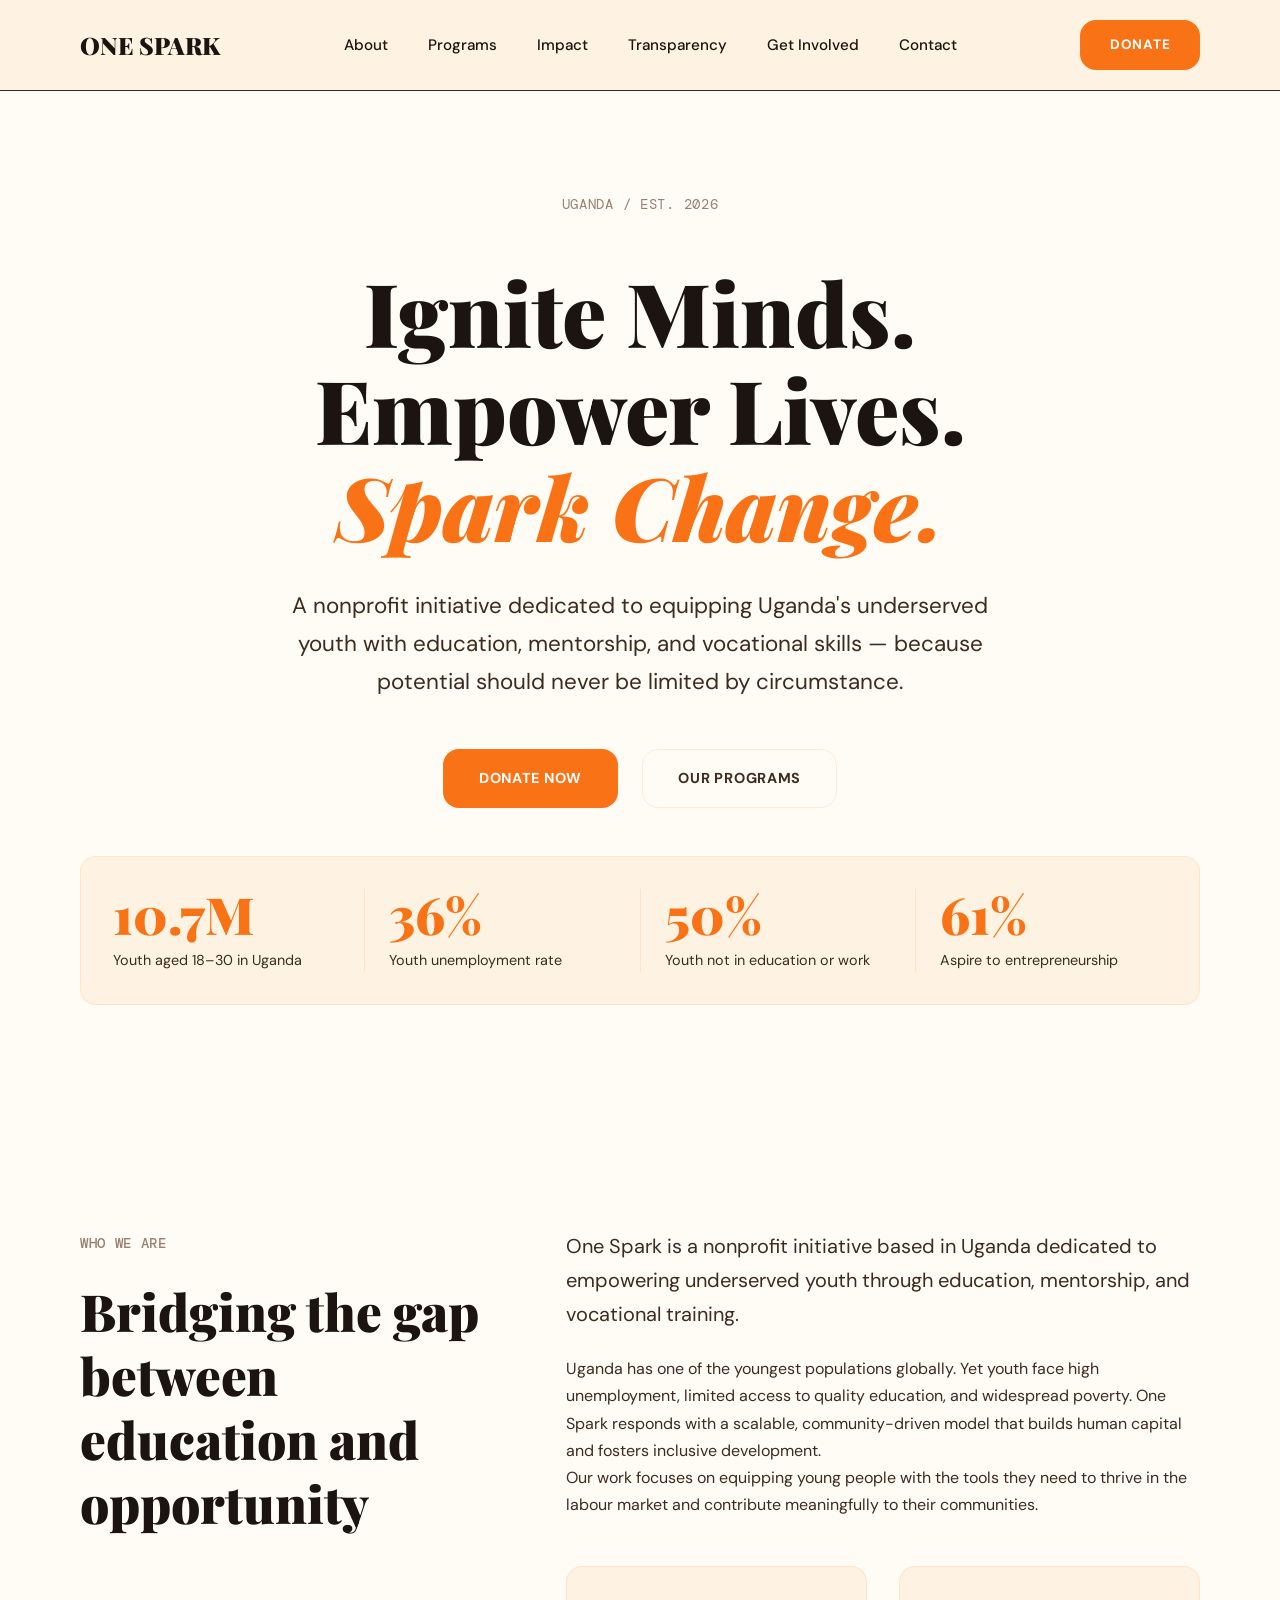
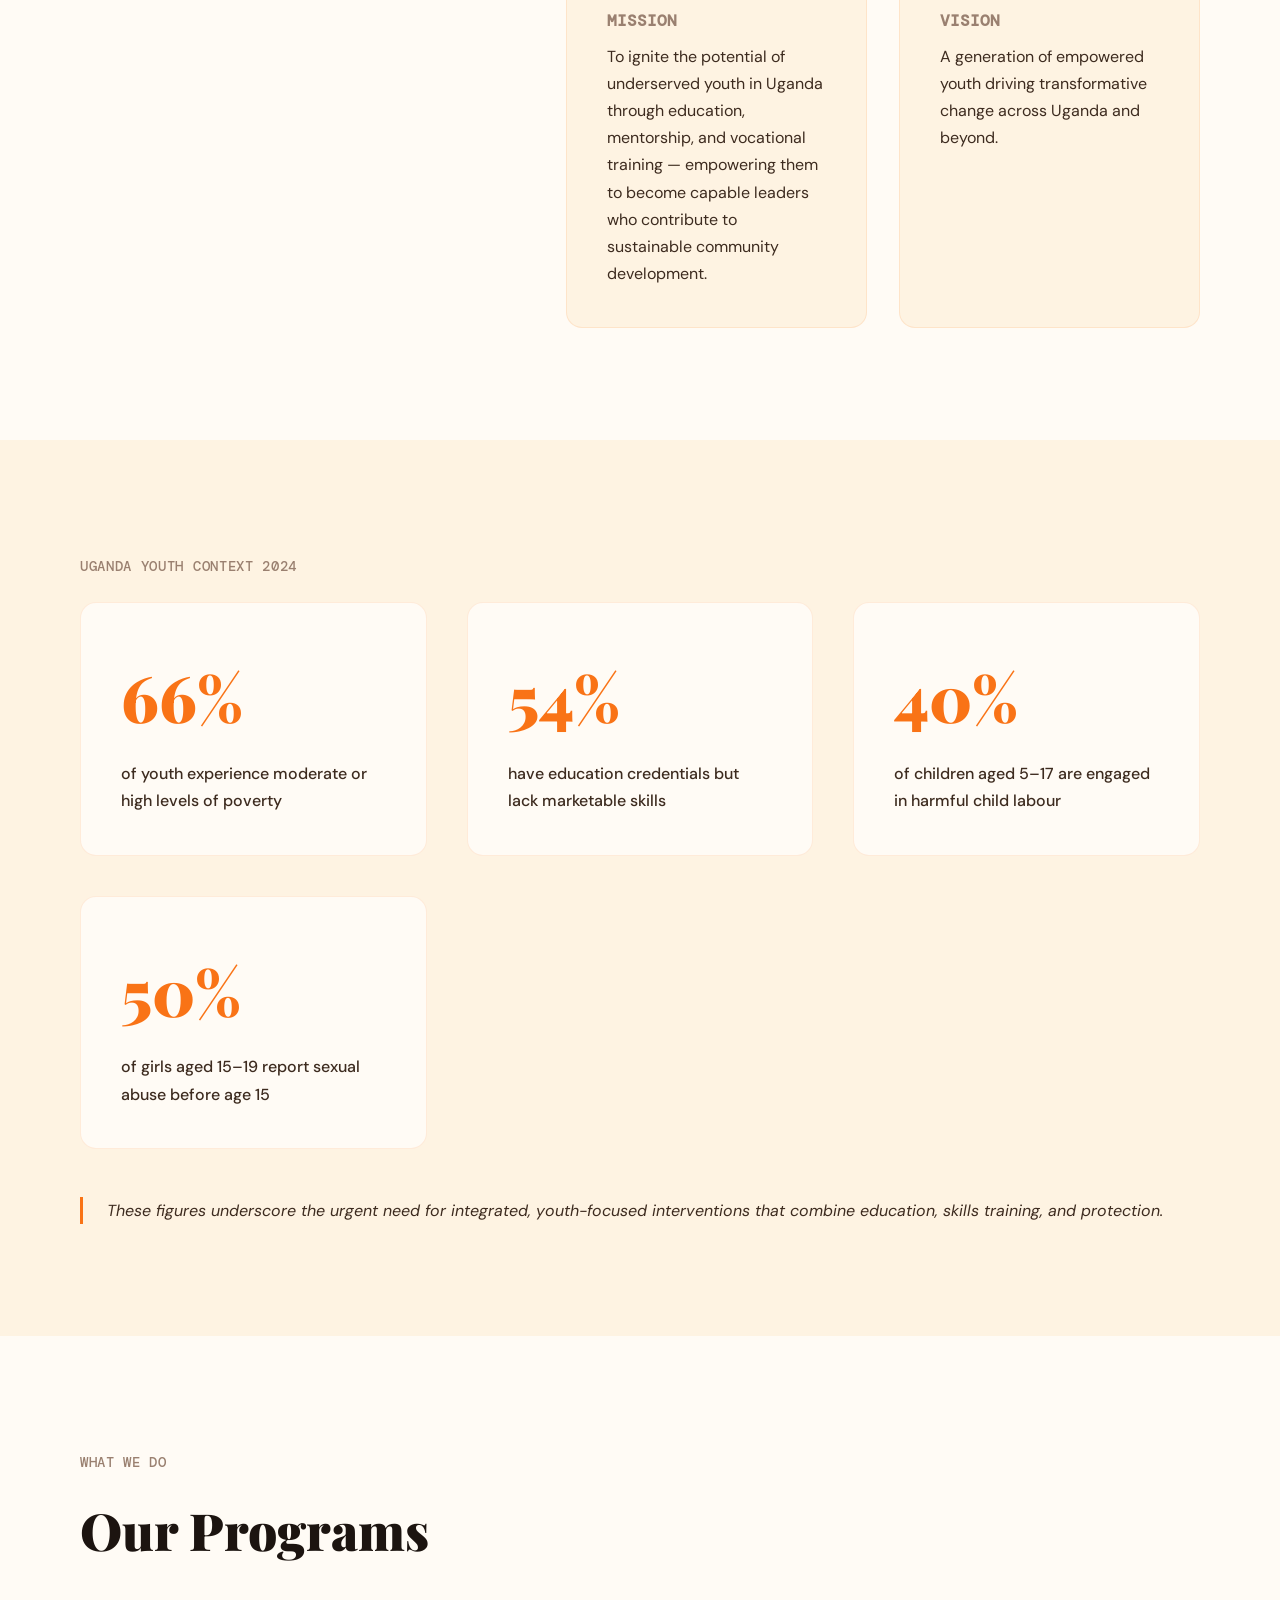
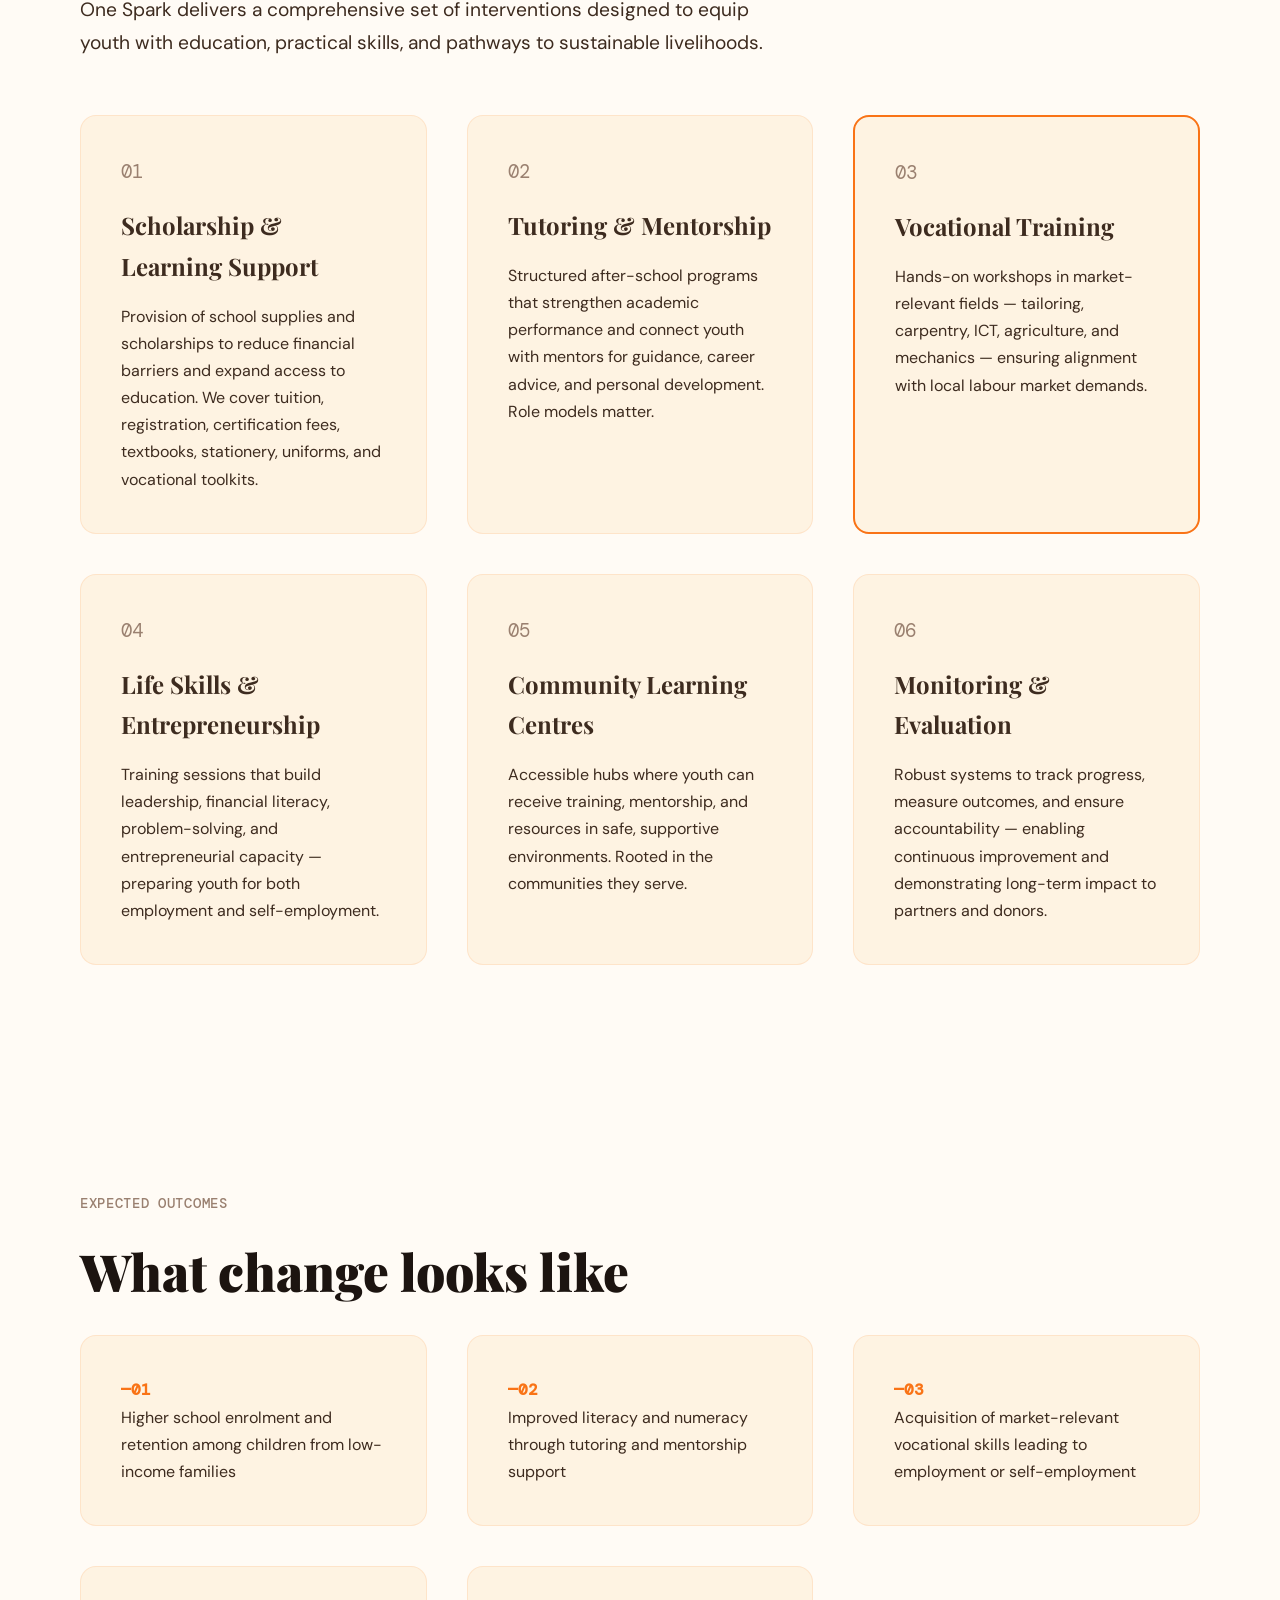
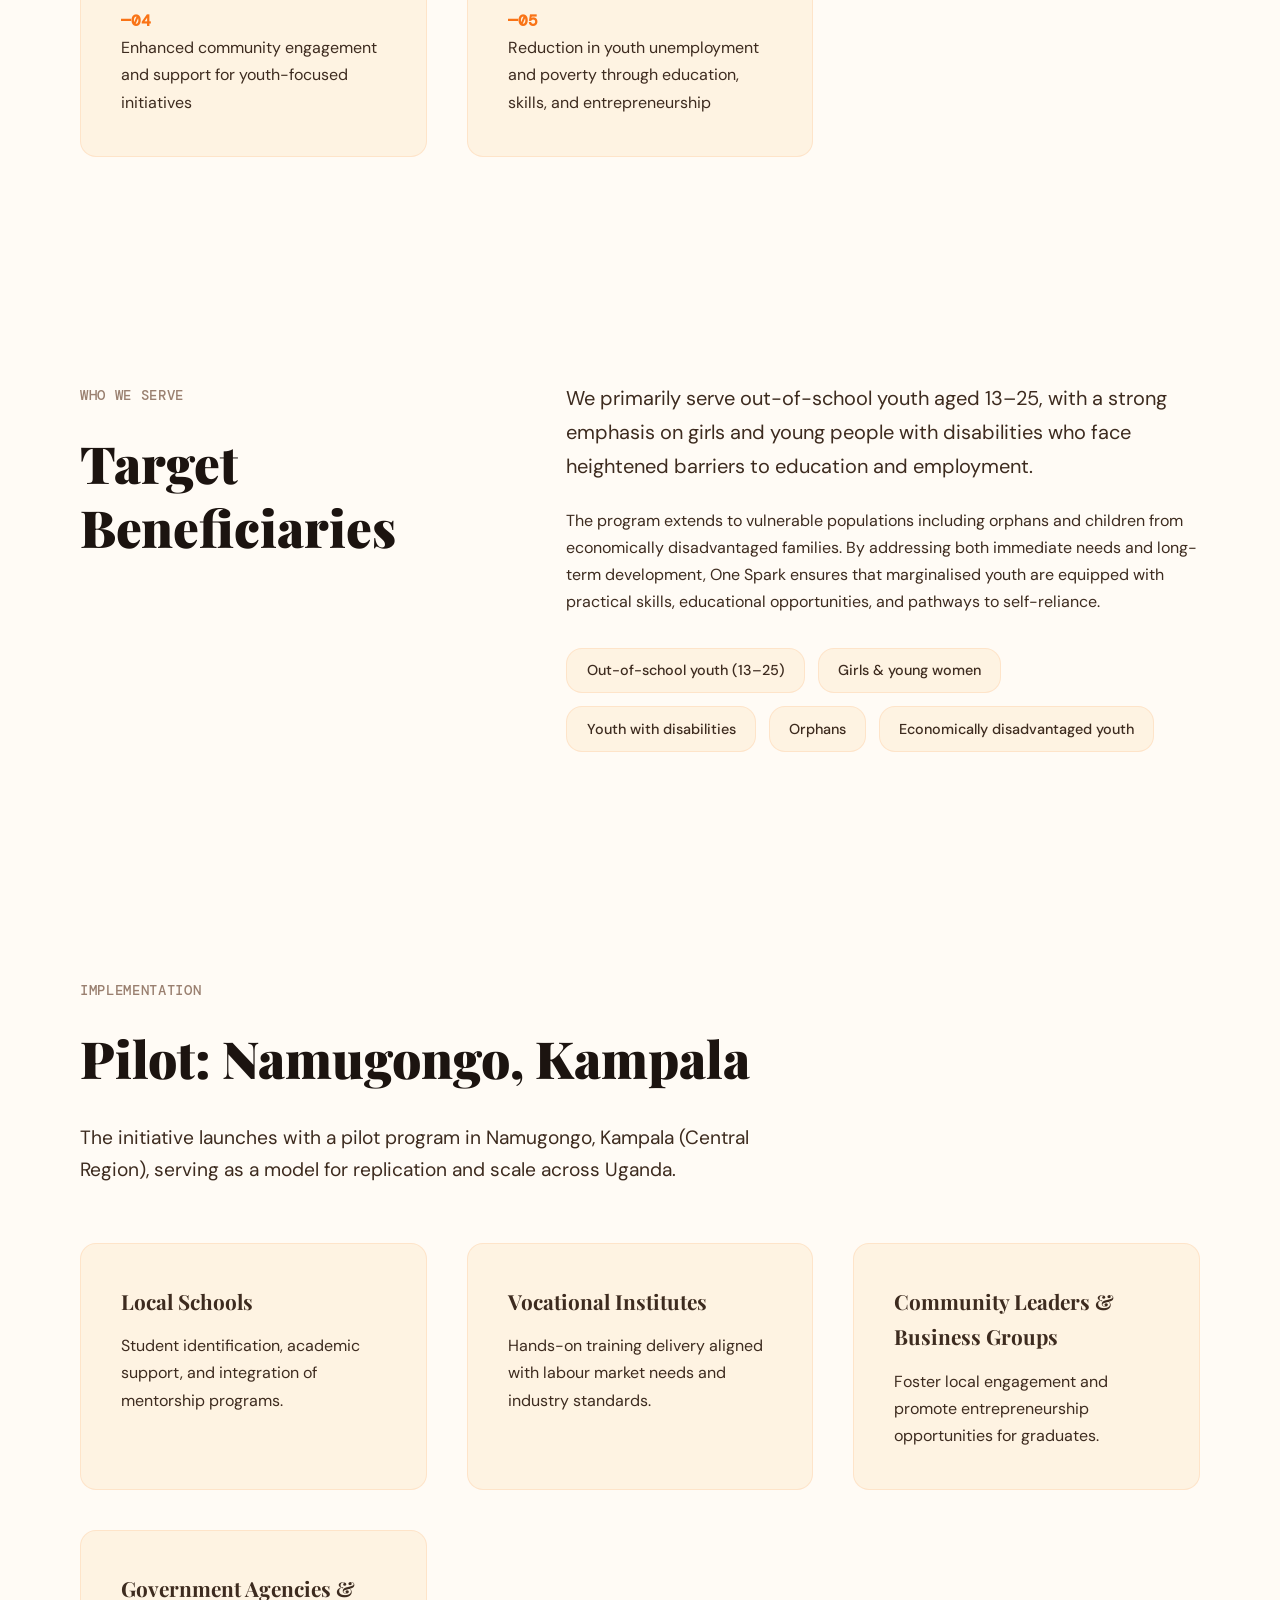
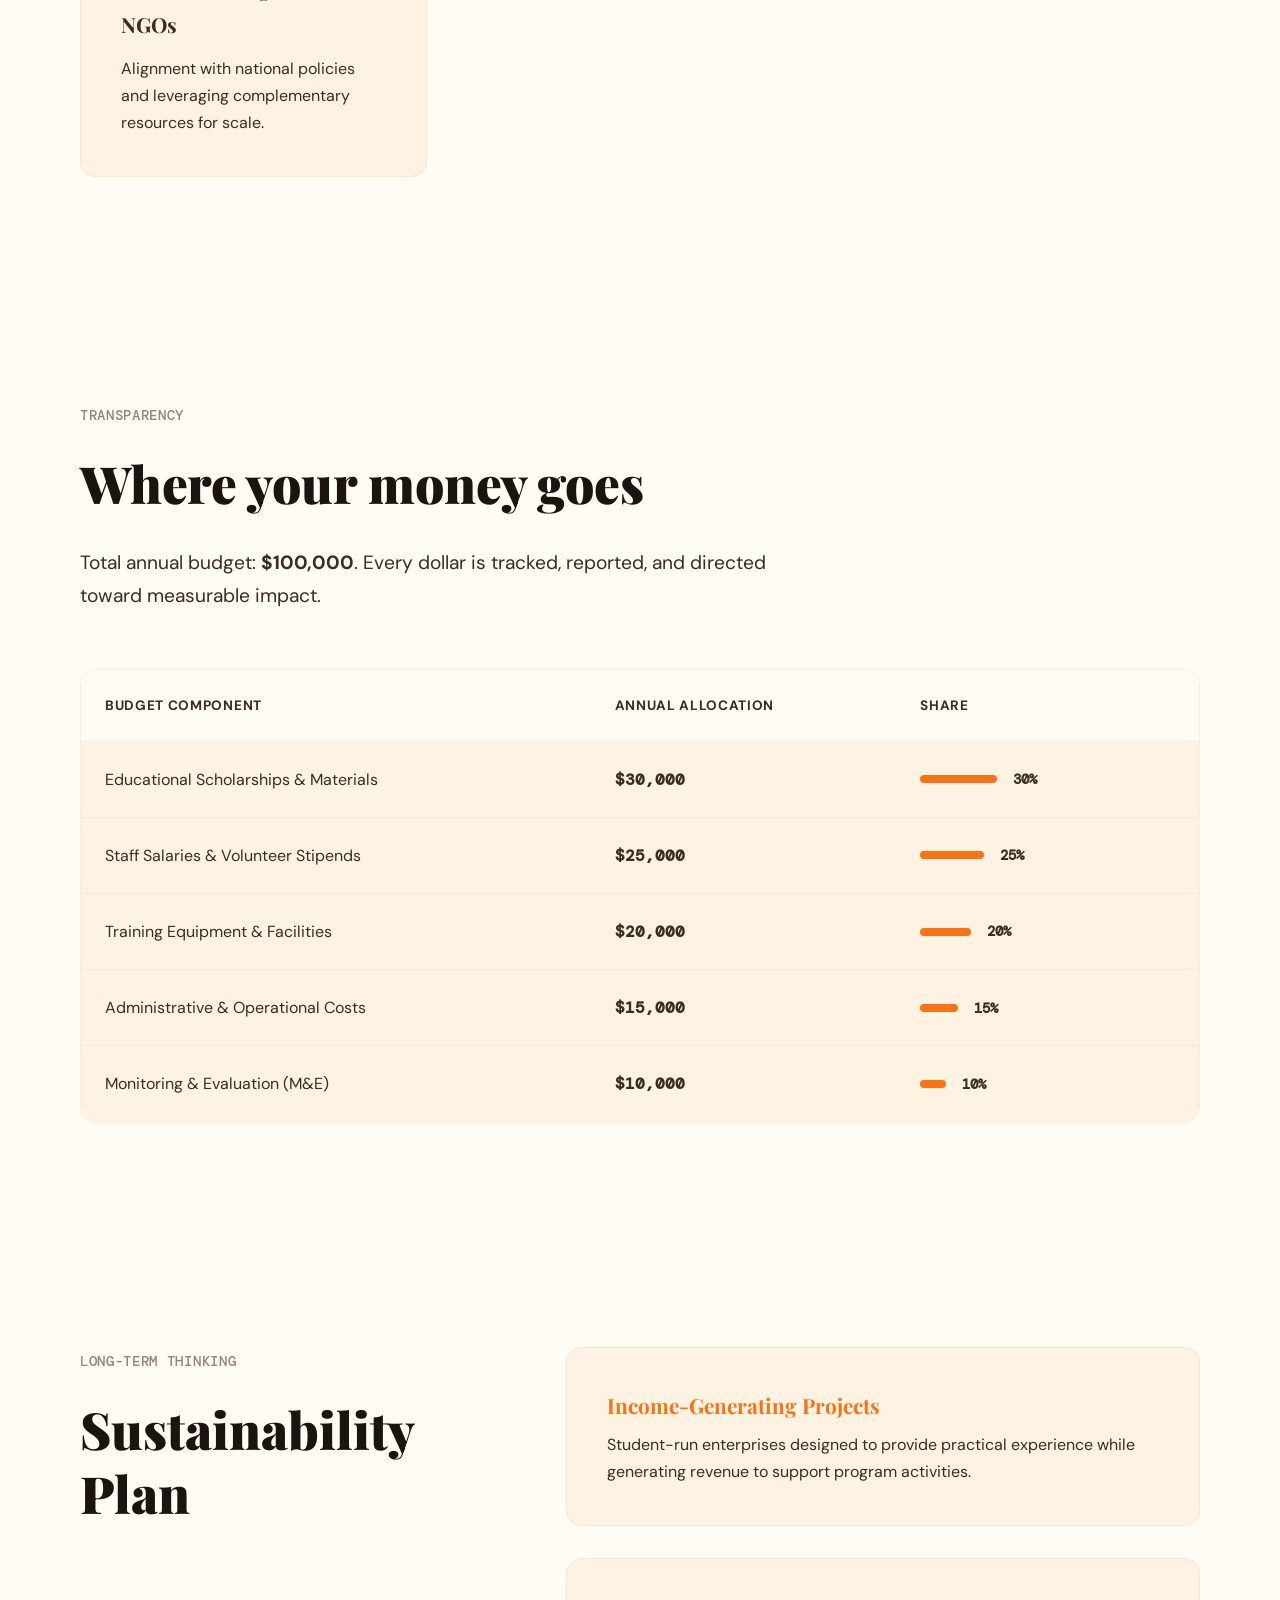
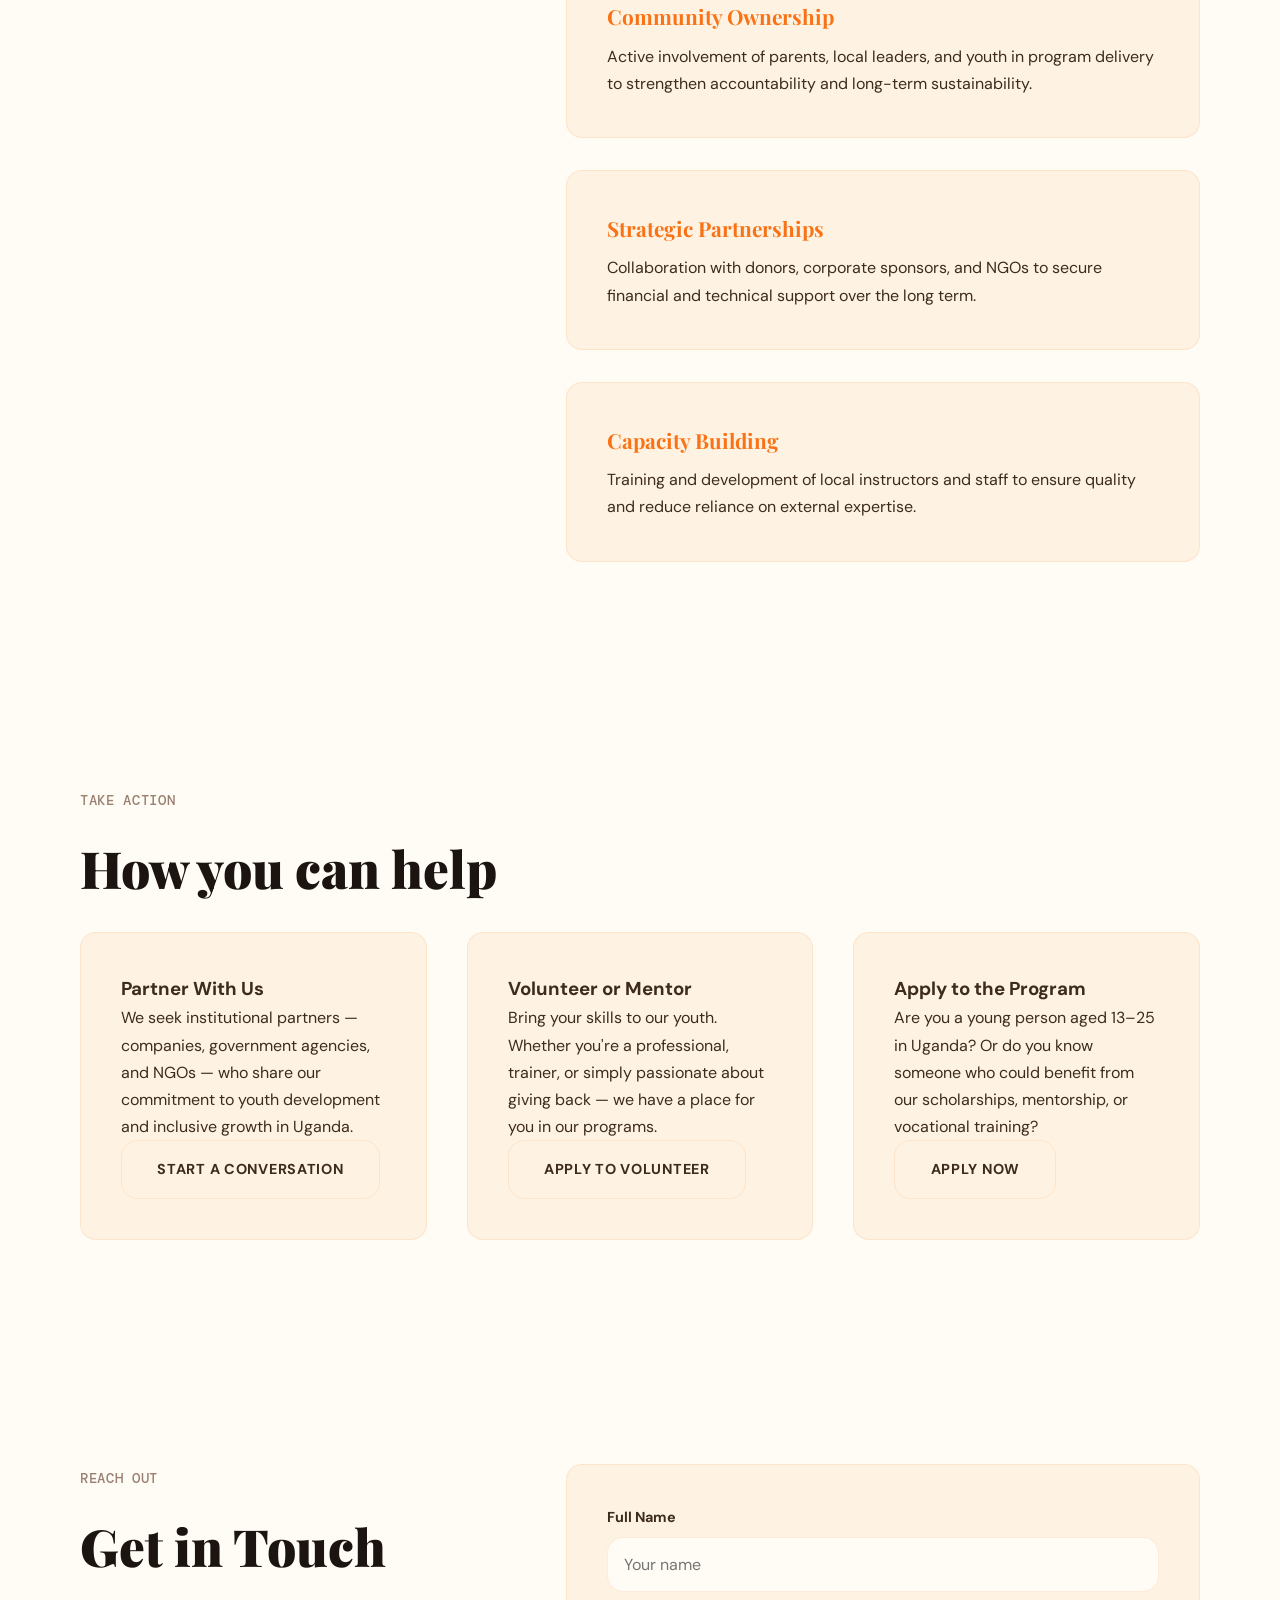
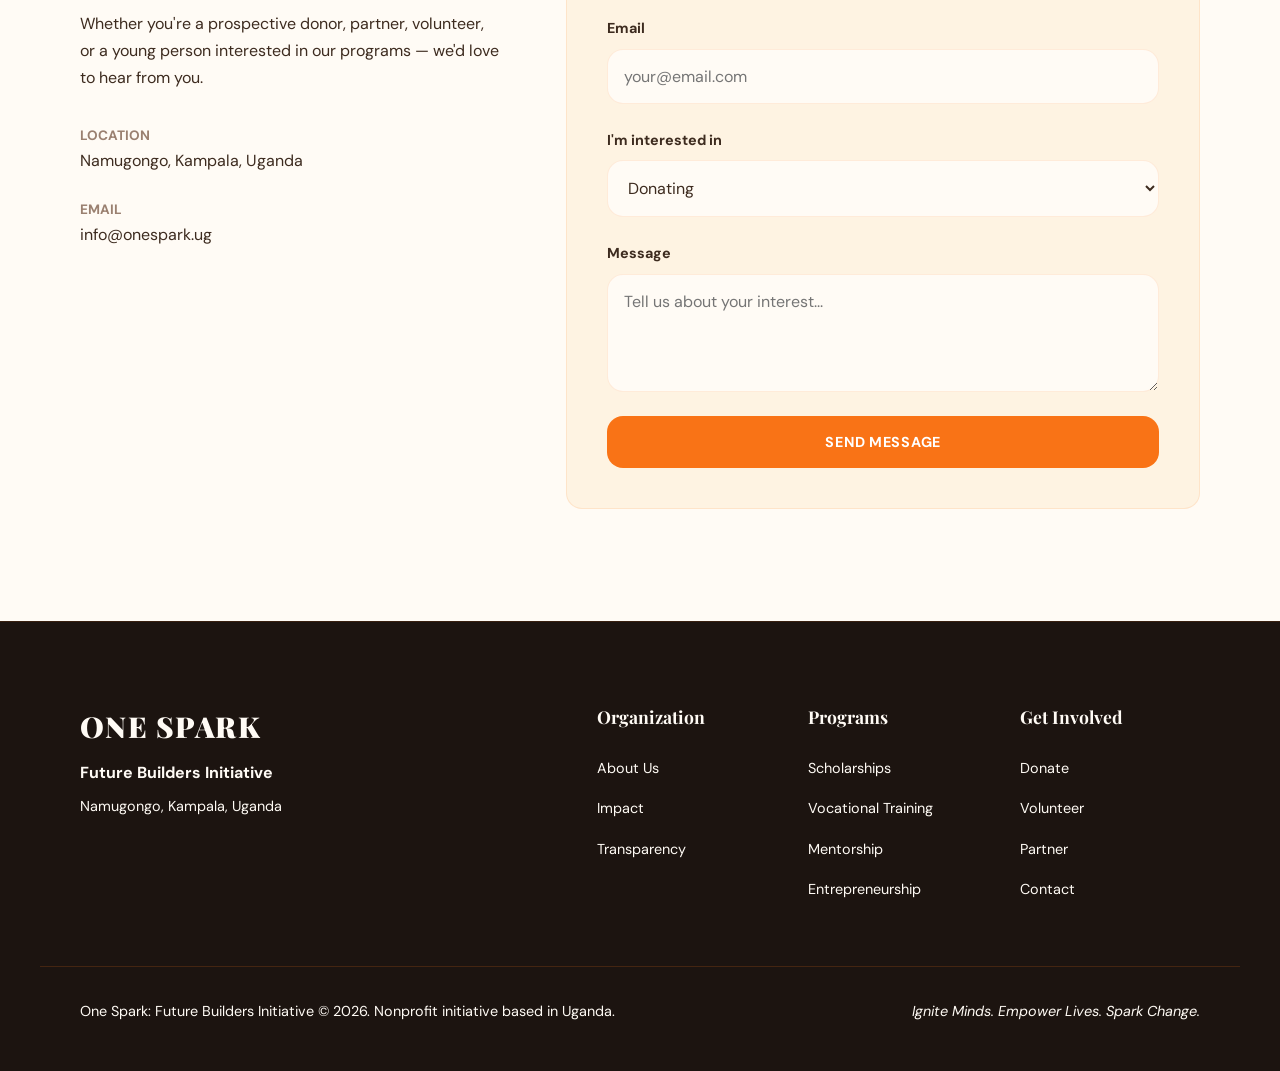
==== commit 1fbb27f6: "style: implement Sunrise visual identity with updated color palette and navigation updates" ====
--- a/index.html
+++ b/index.html
@@ -2,6 +2,7 @@
 <html lang="en">
 <head>
   <meta charset="UTF-8" />
+  <meta name="theme-color" content="#F97316" />
   <meta name="viewport" content="width=device-width, initial-scale=1.0" />
   <title>One Spark — Future Builders Initiative</title>
   <link rel="stylesheet" href="style.css" />
@@ -20,6 +21,7 @@
         <li><a href="#impact">Impact</a></li>
         <li><a href="#budget">Transparency</a></li>
         <li><a href="#get-involved">Get Involved</a></li>
+        <li><a href="#contact">Contact</a></li>
       </ul>
       <a href="#donate" class="nav-cta">Donate</a>
       <button class="hamburger" id="hamburger" aria-label="Menu">
@@ -32,6 +34,7 @@
       <a href="#impact">Impact</a>
       <a href="#budget">Transparency</a>
       <a href="#get-involved">Get Involved</a>
+      <a href="#contact">Contact</a>
       <a href="#donate" class="mobile-cta">Donate</a>
     </div>
   </nav>
--- a/style.css
+++ b/style.css
@@ -1,20 +1,24 @@
 /* ============================================================
-   ONE SPARK — CSS Presentation Layer Redesign (Deep Earth "Vitality")
+   ONE SPARK — CSS Presentation Layer Redesign (Sunrise)
    ============================================================ */
 
 /* --- Fonts & Typography --- */
 @import url('https://fonts.googleapis.com/css2?family=DM+Mono:wght@400;500&family=DM+Sans:wght@300;400;500;700&family=Playfair+Display:ital,wght@0,700;0,900;1,700&display=swap');
 
 :root {
-  /* Colors */
-  --bg-canvas: #F0ECE1;         /* 60% Soft Muted Clay */
-  --bg-card: #DFD9C8;           /* 30% Warm Stone */
-  --text-main: #1E2522;         /* Deep Forest Charcoal */
-  --accent-primary: #E2725B;    /* 10% Terracotta Spark */
-  --accent-secondary: #537A64;  /* Lively Eucalyptus */
-  
+  /* Colors — Sunrise Palette */
+  --bg-canvas: #FFFBF5;         /* 60% Warm Parchment */
+  --bg-card: #FEF3E2;           /* 30% Soft Amber Surface */
+  --text-heading: #1C1410;      /* Rich Espresso — headings */
+  --text-body: #3D2B1F;         /* Warm Walnut — body text */
+  --text-muted: #9A8070;        /* Dusty Sienna — labels/subtitles */
+  --text-main: #3D2B1F;         /* Alias for body text (backwards compat) */
+  --accent-primary: #F97316;    /* 10% Sunrise Orange — CTAs / highlights */
+  --accent-secondary: #FBBF24;  /* Warm Amber — hover states */
+  --text-on-accent: #FFFFFF;    /* White text on accent buttons */
+
   /* Shared Tokens */
-  --border-color: #1E2522;
+  --border-color: rgba(249, 115, 22, 0.12);
   --transition-smooth: all 0.35s cubic-bezier(0.25, 1, 0.5, 1);
   --border-radius-standard: 16px;
 }
@@ -95,12 +99,12 @@
   font-weight: 500;
   text-transform: uppercase;
   letter-spacing: 0.05em;
-  color: var(--accent-secondary);
+  color: var(--text-muted);
   margin-bottom: 1.5rem;
 }
 
 .section-tag.light {
-  color: var(--text-main);
+  color: var(--text-muted);
 }
 
 .section-title {
@@ -109,7 +113,7 @@
   font-weight: 900;
   line-height: 1.25;
   margin-bottom: 2rem;
-  color: var(--text-main);
+  color: var(--text-heading);
 }
 
 .section-intro {
@@ -160,8 +164,8 @@
 .mission-block:hover,
 .sustain-item:hover {
   transform: translateY(-4px);
-  border-color: var(--accent-secondary);
-  box-shadow: 0 8px 24px rgba(30, 37, 34, 0.08);
+  border-color: var(--accent-primary);
+  box-shadow: 0 8px 24px rgba(249, 115, 22, 0.10);
 }
 
 /* --- Nav Component --- */
@@ -169,7 +173,7 @@
   position: fixed;
   top: 0; left: 0; right: 0;
   z-index: 1000;
-  background-color: var(--bg-canvas);
+  background-color: var(--bg-card);
   border-bottom: 1px solid var(--border-color);
   transition: var(--transition-smooth);
 }
@@ -188,7 +192,7 @@
   font-family: 'Playfair Display', serif;
   font-weight: 900;
   font-size: 1.5rem;
-  color: var(--text-main);
+  color: var(--text-heading);
 }
 
 .nav-links {
@@ -199,15 +203,16 @@
 .nav-links a {
   font-weight: 500;
   font-size: 0.95rem;
+  color: var(--text-heading);
 }
 
 .nav-links a:hover {
-  color: var(--accent-secondary);
+  color: var(--accent-primary);
 }
 
 .nav-cta {
   background-color: var(--accent-primary);
-  color: var(--bg-canvas);
+  color: var(--text-on-accent);
   padding: 0.8rem 1.8rem;
   border-radius: var(--border-radius-standard);
   font-weight: 700;
@@ -220,6 +225,7 @@
 .nav-cta:hover {
   transform: translateY(-4px);
   background-color: var(--accent-secondary);
+  color: var(--text-heading);
 }
 
 .hamburger {
@@ -235,14 +241,14 @@
   display: block;
   width: 24px;
   height: 2px;
-  background-color: var(--text-main);
+  background-color: var(--text-heading);
   transition: var(--transition-smooth);
 }
 
 .mobile-menu {
   display: none;
   flex-direction: column;
-  background-color: var(--bg-canvas);
+  background-color: var(--bg-card);
   border-top: 1px solid var(--border-color);
   padding: 2rem 2.5rem;
   gap: 1.5rem;
@@ -251,11 +257,12 @@
 .mobile-menu a {
   font-size: 1.1rem;
   font-weight: 500;
+  color: var(--text-heading);
 }
 
 .mobile-menu .mobile-cta {
   background-color: var(--accent-primary);
-  color: var(--bg-canvas);
+  color: var(--text-on-accent);
   padding: 0.8rem 1.8rem;
   border-radius: var(--border-radius-standard);
   text-align: center;
@@ -291,18 +298,20 @@
   display: flex;
   flex-direction: column;
   gap: 3rem;
+  align-items: center;
 }
 
 .hero-label {
   font-family: 'DM Mono', monospace;
   font-size: 0.9rem;
-  color: var(--accent-secondary);
+  color: var(--text-muted);
   text-transform: uppercase;
   letter-spacing: 0.05em;
   max-width: 1200px;
   width: 100%;
   margin: 0 auto;
   padding: 0 2.5rem;
+  text-align: center;
 }
 
 .hero-content {
@@ -310,6 +319,10 @@
   width: 100%;
   margin: 0 auto;
   padding: 0 2.5rem;
+  text-align: center;
+  display: flex;
+  flex-direction: column;
+  align-items: center;
 }
 
 .hero-headline {
@@ -319,6 +332,7 @@
   line-height: 1.1;
   margin-bottom: 2rem;
   max-width: 900px;
+  color: var(--text-heading);
 }
 
 .hero-headline .line {
@@ -326,7 +340,7 @@
 }
 
 .accent-line {
-  color: var(--accent-secondary);
+  color: var(--accent-primary);
   font-style: italic;
 }
 
@@ -334,12 +348,14 @@
   font-size: clamp(1.1rem, 2vw, 1.4rem);
   max-width: 700px;
   margin-bottom: 3rem;
+  text-align: center;
 }
 
 .hero-actions {
   display: flex;
   gap: 1.5rem;
   flex-wrap: wrap;
+  justify-content: center;
 }
 
 /* --- Buttons System --- */
@@ -362,17 +378,18 @@
 
 .btn-primary {
   background-color: var(--accent-primary);
-  color: var(--bg-canvas);
+  color: var(--text-on-accent);
 }
 
 .btn-primary:hover {
   transform: translateY(-4px);
   background-color: var(--accent-secondary);
+  color: var(--text-heading);
 }
 
 .btn-secondary {
   background-color: transparent;
-  color: var(--text-main);
+  color: var(--text-body);
 }
 
 .btn-secondary:hover {
@@ -382,13 +399,13 @@
 
 .btn-outline {
   background-color: transparent;
-  color: var(--text-main);
+  color: var(--text-body);
 }
 
 .btn-outline:hover {
   transform: translateY(-4px);
-  background-color: var(--accent-secondary);
-  color: var(--bg-canvas);
+  background-color: var(--accent-primary);
+  color: var(--text-on-accent);
 }
 
 /* --- Hero Stats --- */
@@ -448,7 +465,7 @@
   font-family: 'DM Mono', monospace;
   font-weight: 700;
   text-transform: uppercase;
-  color: var(--accent-secondary);
+  color: var(--text-muted);
   margin-bottom: 0.5rem;
   display: block;
 }
@@ -472,7 +489,7 @@
   font-family: 'Playfair Display', serif;
   font-size: clamp(3rem, 5vw, 4.5rem);
   font-weight: 900;
-  color: var(--accent-secondary);
+  color: var(--accent-primary);
   margin-bottom: 0.5rem;
 }
 
@@ -491,7 +508,7 @@
 .program-number {
   font-family: 'DM Mono', monospace;
   font-size: 1.2rem;
-  color: var(--accent-secondary);
+  color: var(--text-muted);
   margin-bottom: 1rem;
 }
 
@@ -508,6 +525,7 @@
 
 .program-card.featured:hover {
   border-color: var(--accent-secondary);
+  box-shadow: 0 8px 24px rgba(249, 115, 22, 0.15);
 }
 
 /* --- Outcomes List --- */
@@ -536,8 +554,8 @@
 }
 
 .tag:hover {
-  background-color: var(--accent-secondary);
-  color: var(--bg-canvas);
+  background-color: var(--accent-primary);
+  color: var(--text-on-accent);
   transform: translateY(-2px);
 }
 
@@ -591,7 +609,7 @@
 
 .budget-bar {
   height: 8px;
-  background-color: var(--accent-secondary);
+  background-color: var(--accent-primary);
   border-radius: 4px;
   transition: width 1s ease-out;
 }
@@ -619,7 +637,7 @@
   font-family: 'Playfair Display', serif;
   font-size: 1.3rem;
   margin-bottom: 0.5rem;
-  color: var(--accent-secondary);
+  color: var(--accent-primary);
 }
 
 /* --- Donate Section --- */
@@ -699,8 +717,8 @@
 
 .amount-btn:hover,
 .amount-btn.active {
-  background-color: var(--accent-secondary);
-  color: var(--bg-canvas);
+  background-color: var(--accent-primary);
+  color: var(--text-on-accent);
 }
 
 .form-group {
@@ -728,16 +746,17 @@
 .form-group input:focus,
 .form-group select:focus,
 .form-group textarea:focus {
-  border-color: var(--accent-secondary);
+  border-color: var(--accent-primary);
 }
 
 .btn-donate {
   background-color: var(--accent-primary);
-  color: var(--bg-canvas);
+  color: var(--text-on-accent);
 }
 
 .btn-donate:hover {
   background-color: var(--accent-secondary);
+  color: var(--text-heading);
 }
 
 .form-note {
@@ -762,7 +781,7 @@
   font-size: 0.85rem;
   font-weight: 700;
   text-transform: uppercase;
-  color: var(--accent-secondary);
+  color: var(--text-muted);
 }
 
 .contact-form {
@@ -777,7 +796,7 @@
 
 /* --- Footer --- */
 #footer {
-  background-color: var(--text-main);
+  background-color: var(--text-heading);
   color: var(--bg-canvas);
   padding: 5rem 0 3rem;
   border-top: 1px solid var(--border-color);
@@ -852,7 +871,7 @@
 }
 
 .footer-bottom {
-  border-top: 1px solid rgba(240, 236, 225, 0.1);
+  border-top: 1px solid rgba(249, 115, 22, 0.18);
   padding-top: 2rem;
   display: flex;
   justify-content: space-between;
@@ -883,13 +902,13 @@
   position: fixed;
   bottom: 2rem;
   right: 2rem;
-  background-color: var(--accent-secondary);
-  color: var(--bg-canvas);
+  background-color: var(--accent-primary);
+  color: var(--text-on-accent);
   padding: 1rem 2rem;
   border-radius: var(--border-radius-standard);
   border: 1px solid var(--border-color);
   font-weight: 700;
-  box-shadow: 0 8px 24px rgba(30, 37, 34, 0.15);
+  box-shadow: 0 8px 24px rgba(249, 115, 22, 0.25);
   transform: translateY(100px);
   opacity: 0;
   transition: var(--transition-smooth);
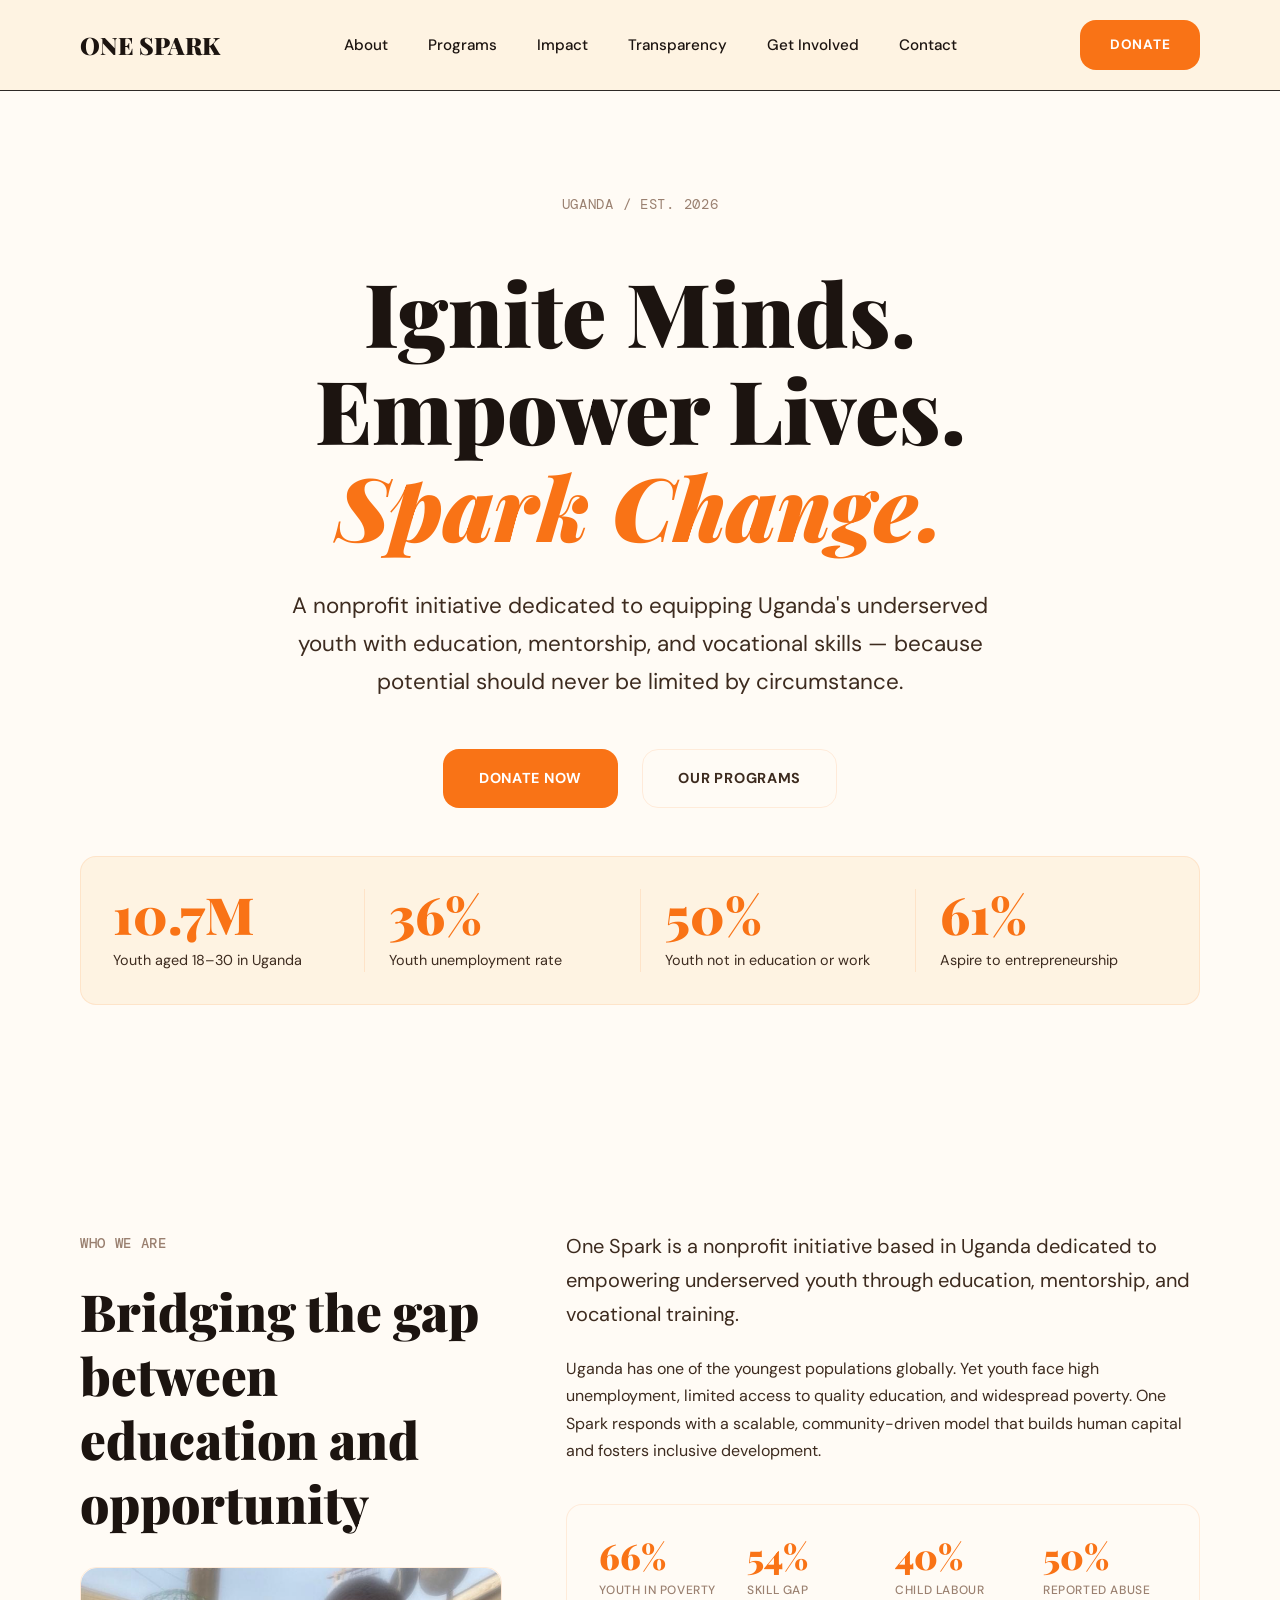
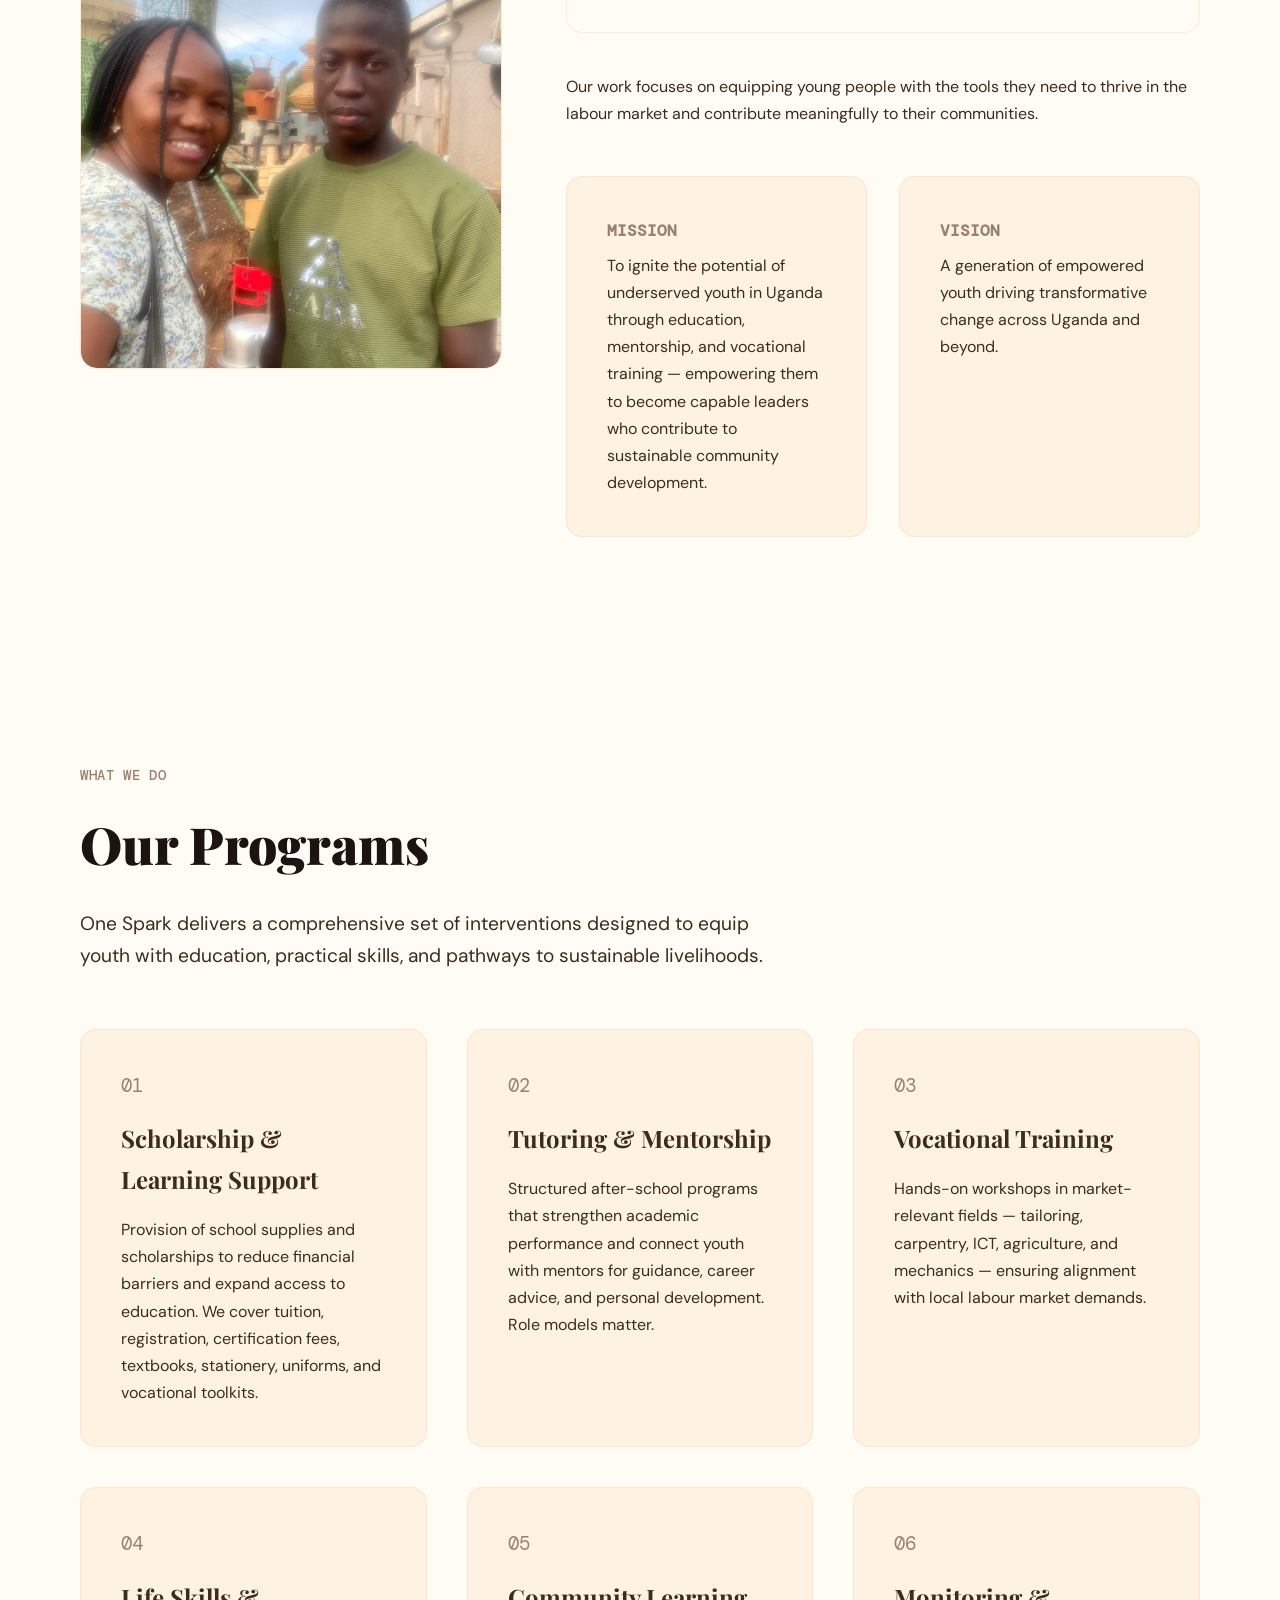
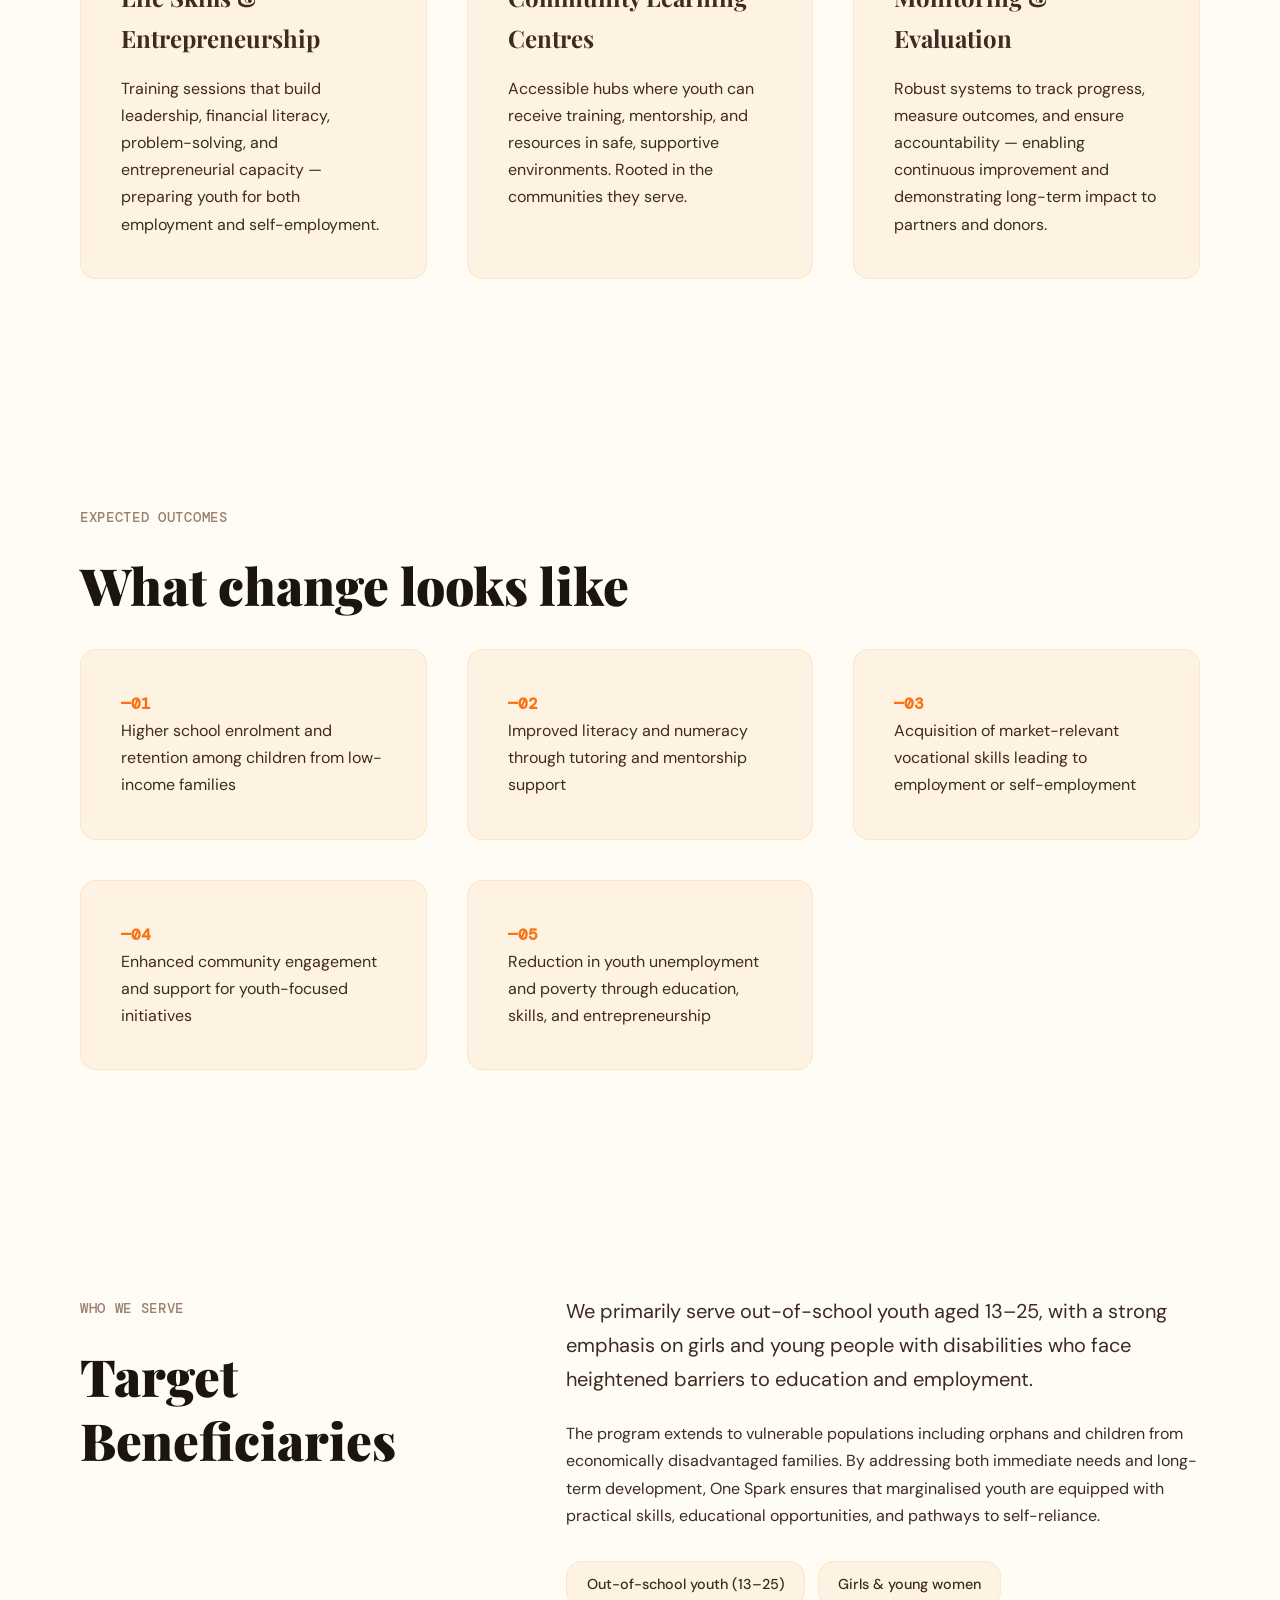
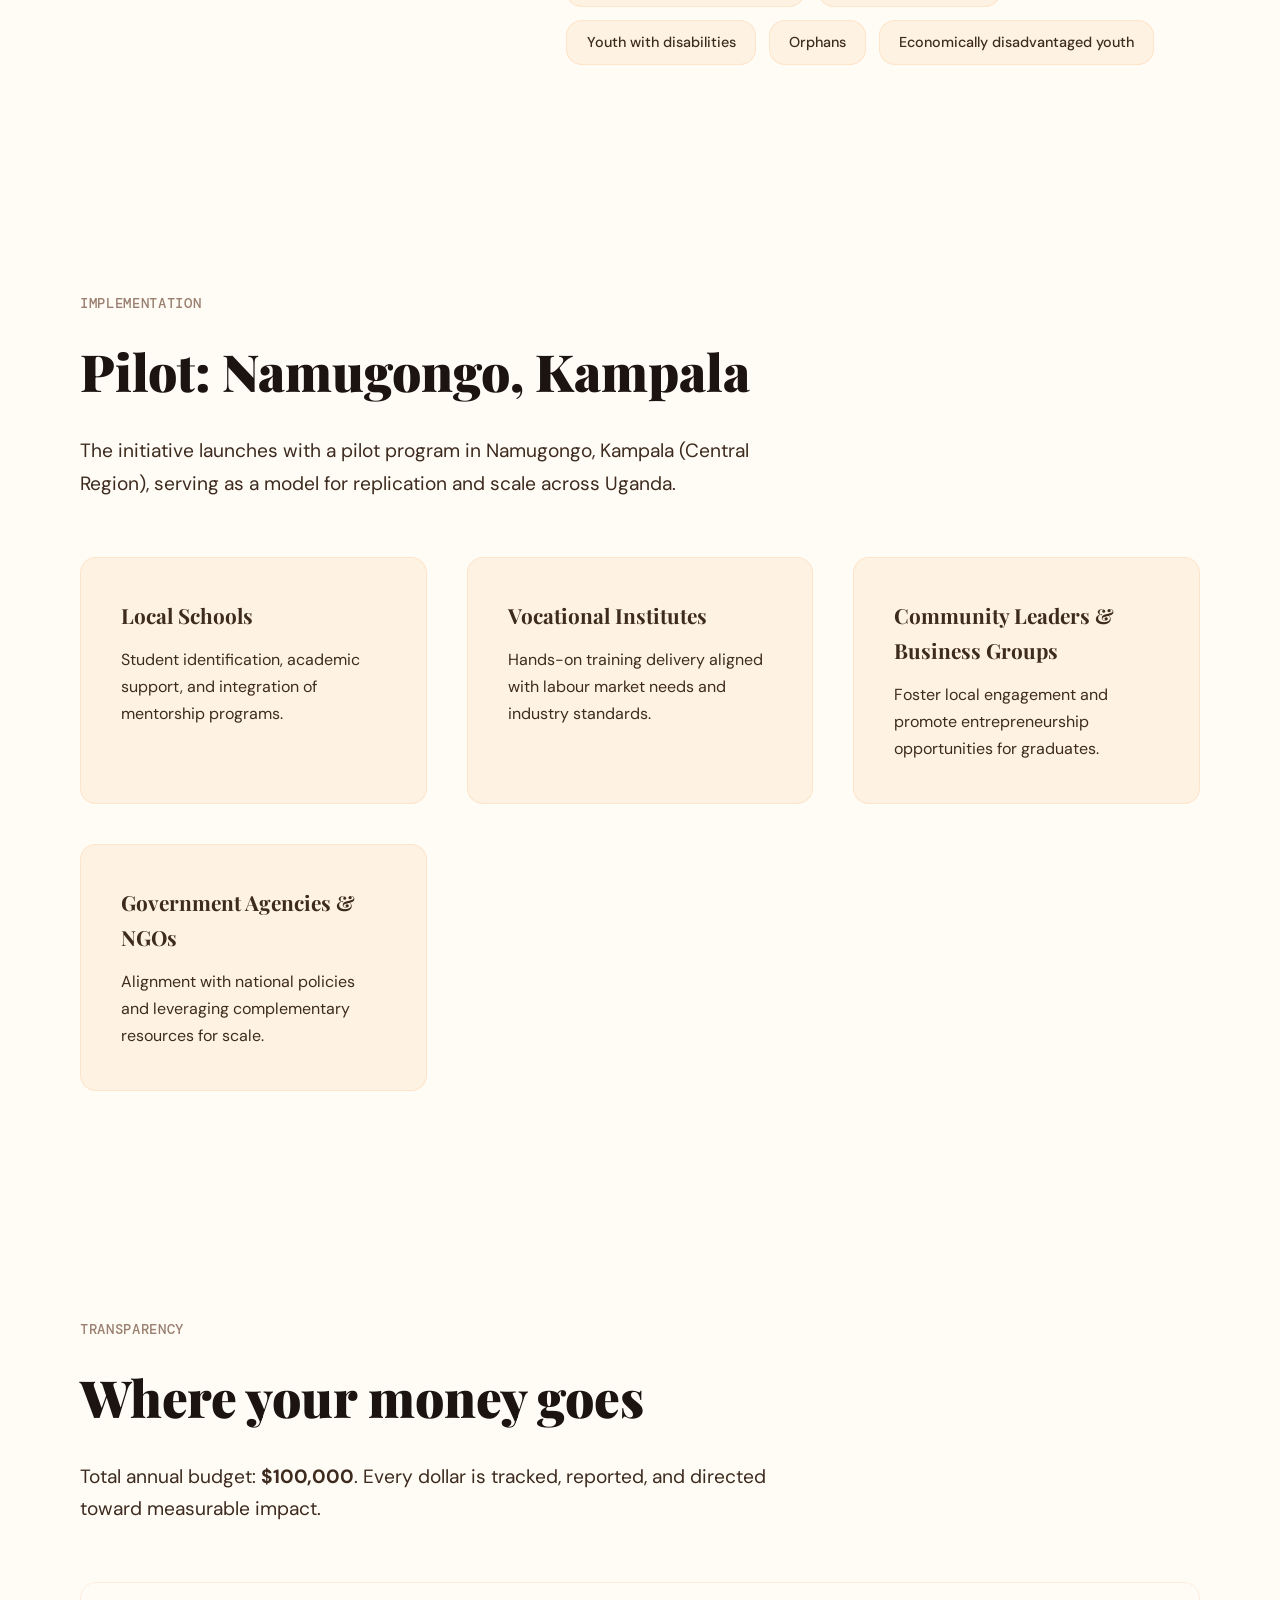
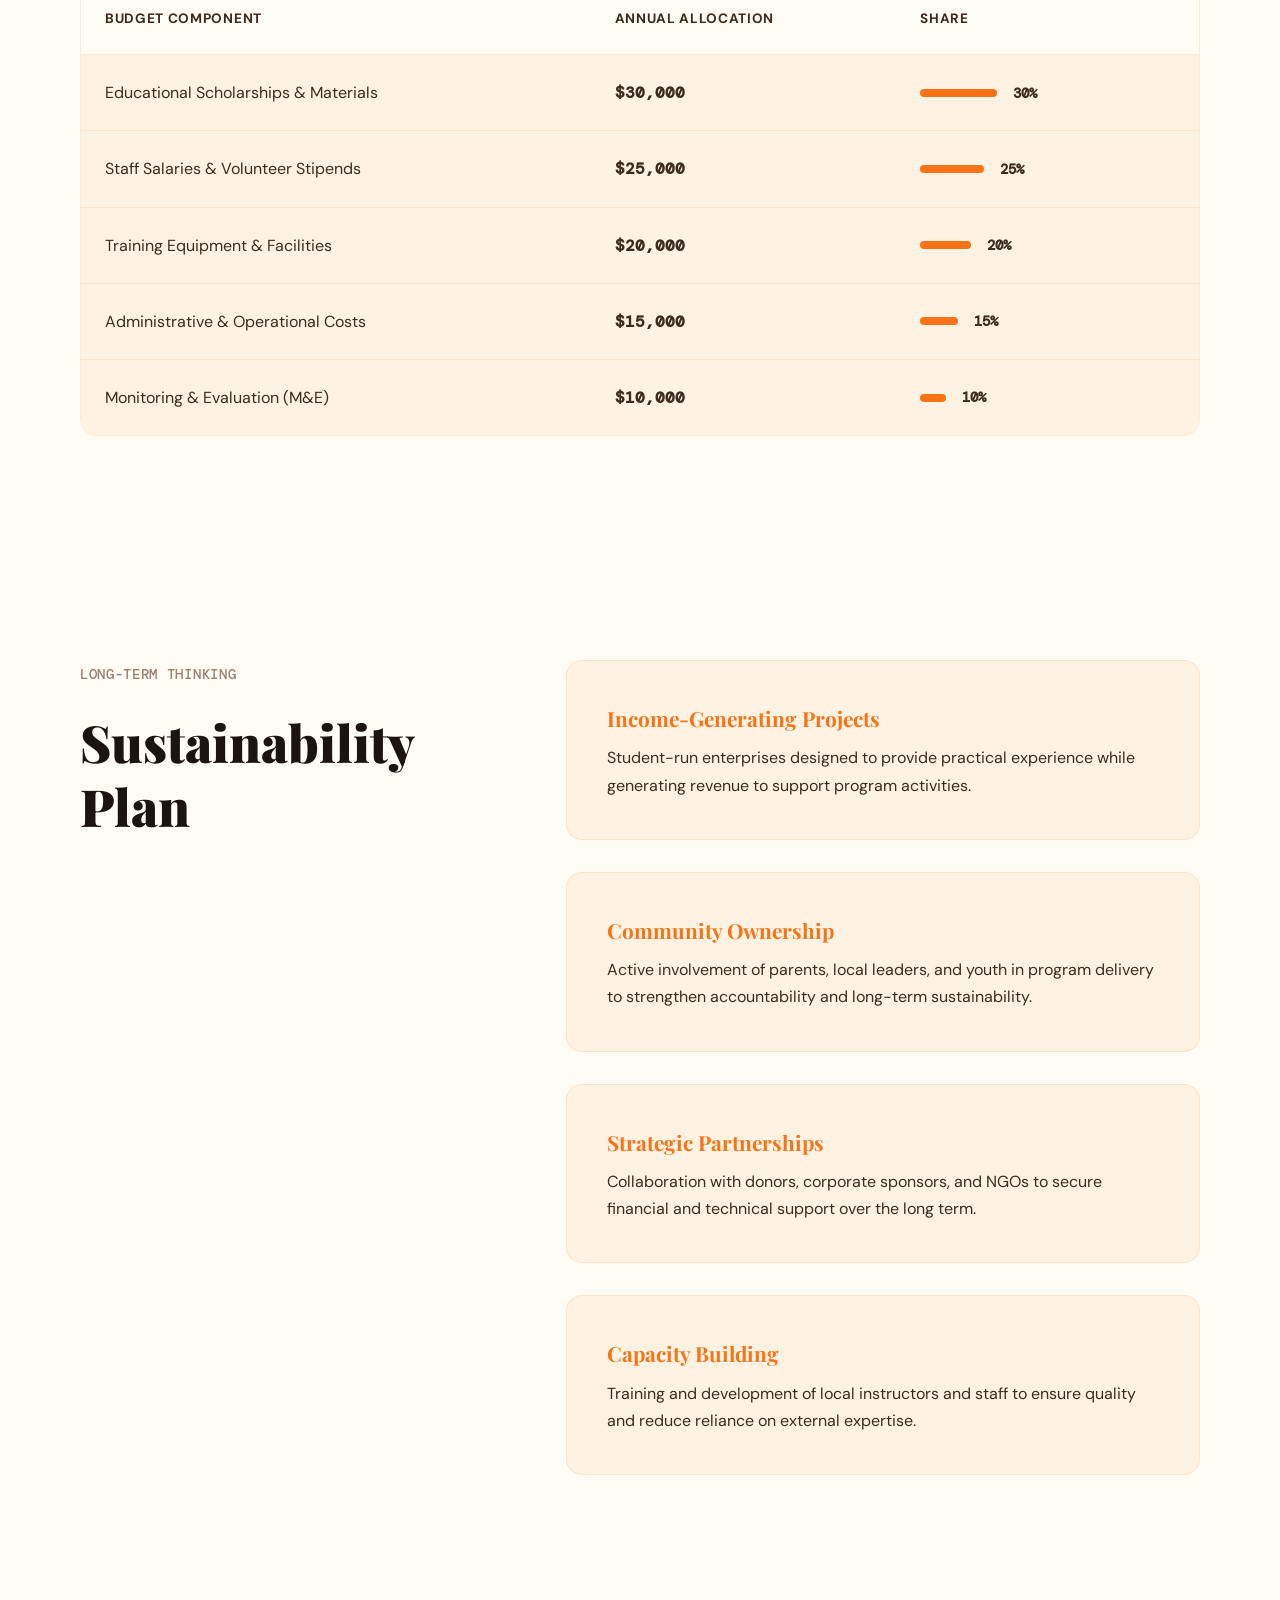
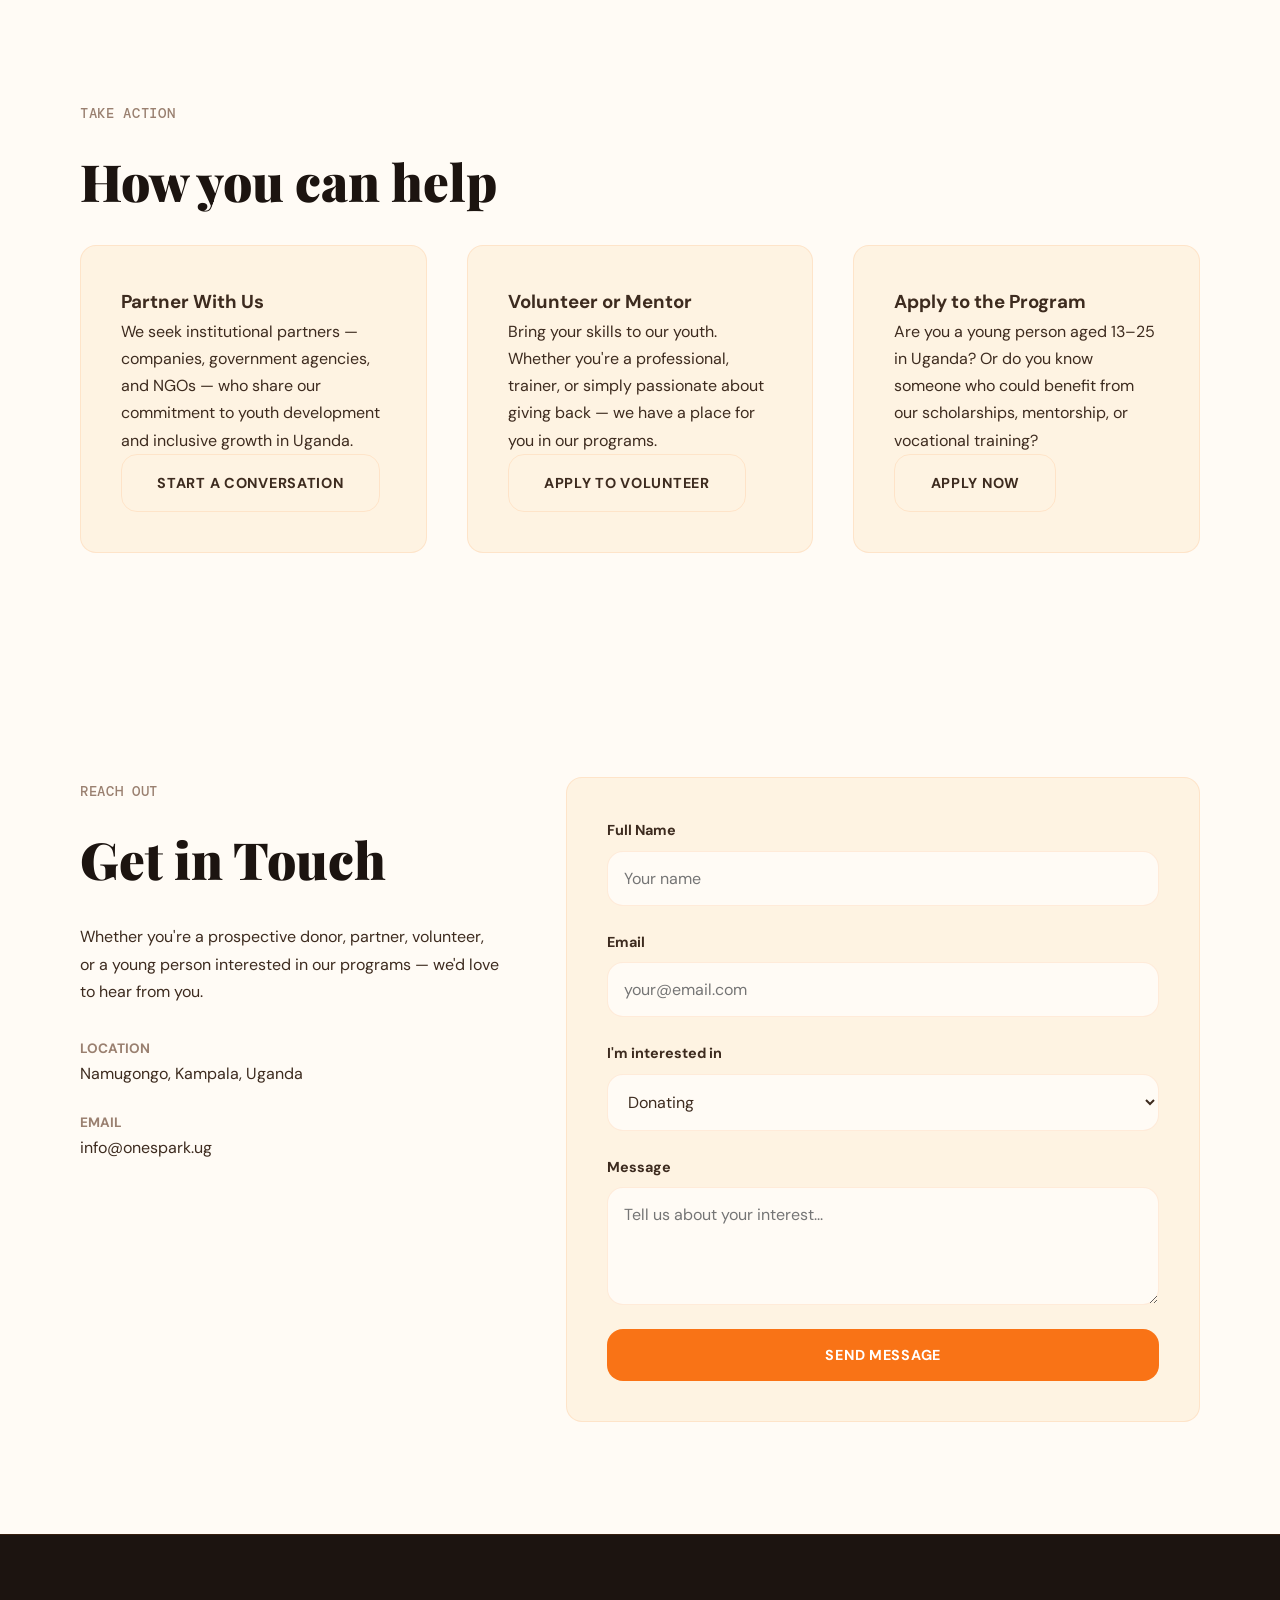
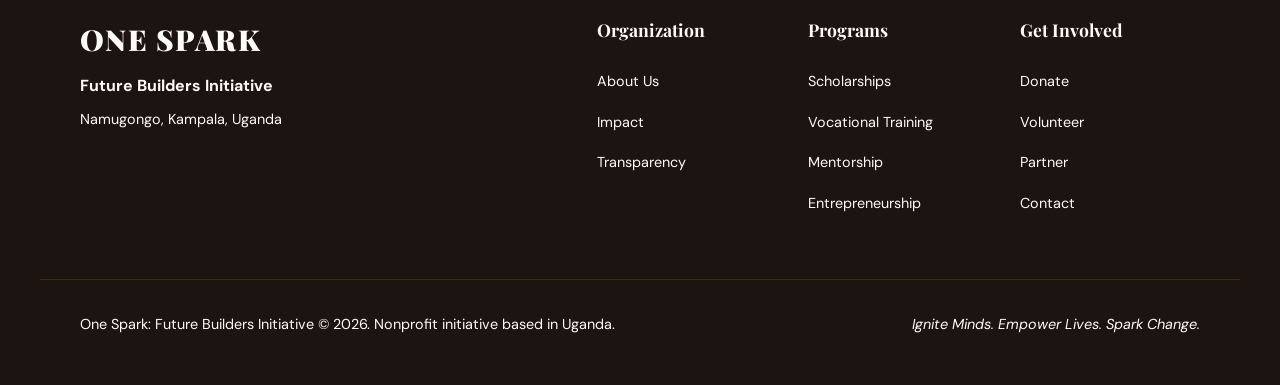
==== commit e5c79d65: "refactor: replace context strip with about stats remove unused context strip code from HTML, CSS and" ====
--- a/index.html
+++ b/index.html
@@ -83,10 +83,31 @@
       <div class="col-left">
         <span class="section-tag">Who We Are</span>
         <h2 class="section-title">Bridging the gap between education and opportunity</h2>
+        <div class="about-image-wrap">
+          <img src="Assets/Images/Ivan-2.jpeg" alt="Ivan — Future Builder" class="about-image" />
+        </div>
       </div>
       <div class="col-right">
         <p class="body-large">One Spark is a nonprofit initiative based in Uganda dedicated to empowering underserved youth through education, mentorship, and vocational training.</p>
         <p>Uganda has one of the youngest populations globally. Yet youth face high unemployment, limited access to quality education, and widespread poverty. One Spark responds with a scalable, community-driven model that builds human capital and fosters inclusive development.</p>
+        <div class="about-stats">
+          <div class="about-stat-item">
+            <span class="about-stat-num">66%</span>
+            <span class="about-stat-desc">Youth in poverty</span>
+          </div>
+          <div class="about-stat-item">
+            <span class="about-stat-num">54%</span>
+            <span class="about-stat-desc">Skill gap</span>
+          </div>
+          <div class="about-stat-item">
+            <span class="about-stat-num">40%</span>
+            <span class="about-stat-desc">Child labour</span>
+          </div>
+          <div class="about-stat-item">
+            <span class="about-stat-num">50%</span>
+            <span class="about-stat-desc">Reported abuse</span>
+          </div>
+        </div>
         <p>Our work focuses on equipping young people with the tools they need to thrive in the labour market and contribute meaningfully to their communities.</p>
         <div class="mission-box">
           <div class="mission-block">
@@ -99,32 +120,6 @@
           </div>
         </div>
       </div>
-    </div>
-  </section>
-
-  <!-- CONTEXT STRIP -->
-  <section id="context-strip">
-    <div class="container">
-      <span class="section-tag light">Uganda Youth Context 2024</span>
-      <div class="context-grid">
-        <div class="context-card">
-          <div class="context-num">66%</div>
-          <div class="context-text">of youth experience moderate or high levels of poverty</div>
-        </div>
-        <div class="context-card">
-          <div class="context-num">54%</div>
-          <div class="context-text">have education credentials but lack marketable skills</div>
-        </div>
-        <div class="context-card">
-          <div class="context-num">40%</div>
-          <div class="context-text">of children aged 5–17 are engaged in harmful child labour</div>
-        </div>
-        <div class="context-card">
-          <div class="context-num">50%</div>
-          <div class="context-text">of girls aged 15–19 report sexual abuse before age 15</div>
-        </div>
-      </div>
-      <p class="context-note">These figures underscore the urgent need for integrated, youth-focused interventions that combine education, skills training, and protection.</p>
     </div>
   </section>
 
@@ -148,7 +143,7 @@
           <p>Structured after-school programs that strengthen academic performance and connect youth with mentors for guidance, career advice, and personal development. Role models matter.</p>
         </div>
 
-        <div class="program-card featured" data-index="03">
+        <div class="program-card" data-index="03">
           <div class="program-number">03</div>
           <h3>Vocational Training</h3>
           <p>Hands-on workshops in market-relevant fields — tailoring, carpentry, ICT, agriculture, and mechanics — ensuring alignment with local labour market demands.</p>
--- a/style.css
+++ b/style.css
@@ -129,7 +129,6 @@
 
 /* --- Responsive Grid / Flex Layouts --- */
 .programs-grid,
-.context-grid,
 .partners-grid,
 .involved-grid,
 .outcomes-list {
@@ -140,7 +139,6 @@
 
 /* --- Cards & Blocks (30% Fill) --- */
 .program-card,
-.context-card,
 .partner-block,
 .involved-card,
 .outcome-item,
@@ -157,7 +155,6 @@
 
 /* --- Interactive Hover Transformations --- */
 .program-card:hover,
-.context-card:hover,
 .partner-block:hover,
 .involved-card:hover,
 .outcome-item:hover,
@@ -476,32 +473,64 @@
   }
 }
 
-/* --- Context Strip --- */
-#context-strip {
-  background-color: var(--bg-card);
-}
-
-.context-card {
+/* --- About Stats --- */
+.about-image-wrap {
+  margin-top: 2rem;
+  width: 100%;
+  overflow: hidden;
+  border-radius: var(--border-radius-standard);
+  border: 1px solid var(--border-color);
+}
+
+.about-image {
+  width: 100%;
+  height: 400px;
+  object-fit: cover;
+  display: block;
+  transition: var(--transition-smooth);
+}
+
+.about-image:hover {
+  transform: scale(1.03);
+}
+
+.about-stats {
+  display: grid;
+  grid-template-columns: repeat(4, 1fr);
+  gap: 1.5rem;
+  margin: 2.5rem 0;
+  padding: 2rem;
   background-color: var(--bg-canvas);
-}
-
-.context-num {
-  font-family: 'Playfair Display', serif;
-  font-size: clamp(3rem, 5vw, 4.5rem);
+  border: 1px solid var(--border-color);
+  border-radius: var(--border-radius-standard);
+}
+
+.about-stat-item {
+  display: flex;
+  flex-direction: column;
+  gap: 0.25rem;
+}
+
+.about-stat-num {
+  font-family: 'Playfair Display', serif;
+  font-size: 2.2rem;
   font-weight: 900;
   color: var(--accent-primary);
-  margin-bottom: 0.5rem;
-}
-
-.context-text {
+  line-height: 1.1;
+}
+
+.about-stat-desc {
+  font-size: 0.75rem;
   font-weight: 500;
-}
-
-.context-note {
-  font-style: italic;
-  border-left: 3px solid var(--accent-primary);
-  padding-left: 1.5rem;
-  margin-top: 3rem;
+  color: var(--text-muted);
+  text-transform: uppercase;
+  letter-spacing: 0.05em;
+}
+
+@media (max-width: 576px) {
+  .about-stats {
+    grid-template-columns: repeat(2, 1fr);
+  }
 }
 
 /* --- Programs Grid --- */
@@ -516,16 +545,6 @@
   font-family: 'Playfair Display', serif;
   font-size: 1.5rem;
   margin-bottom: 1rem;
-}
-
-/* Featured Program Card */
-.program-card.featured {
-  border: 2px solid var(--accent-primary);
-}
-
-.program-card.featured:hover {
-  border-color: var(--accent-secondary);
-  box-shadow: 0 8px 24px rgba(249, 115, 22, 0.15);
 }
 
 /* --- Outcomes List --- */
@@ -919,3 +938,4 @@
   transform: translateY(0);
   opacity: 1;
 }
+
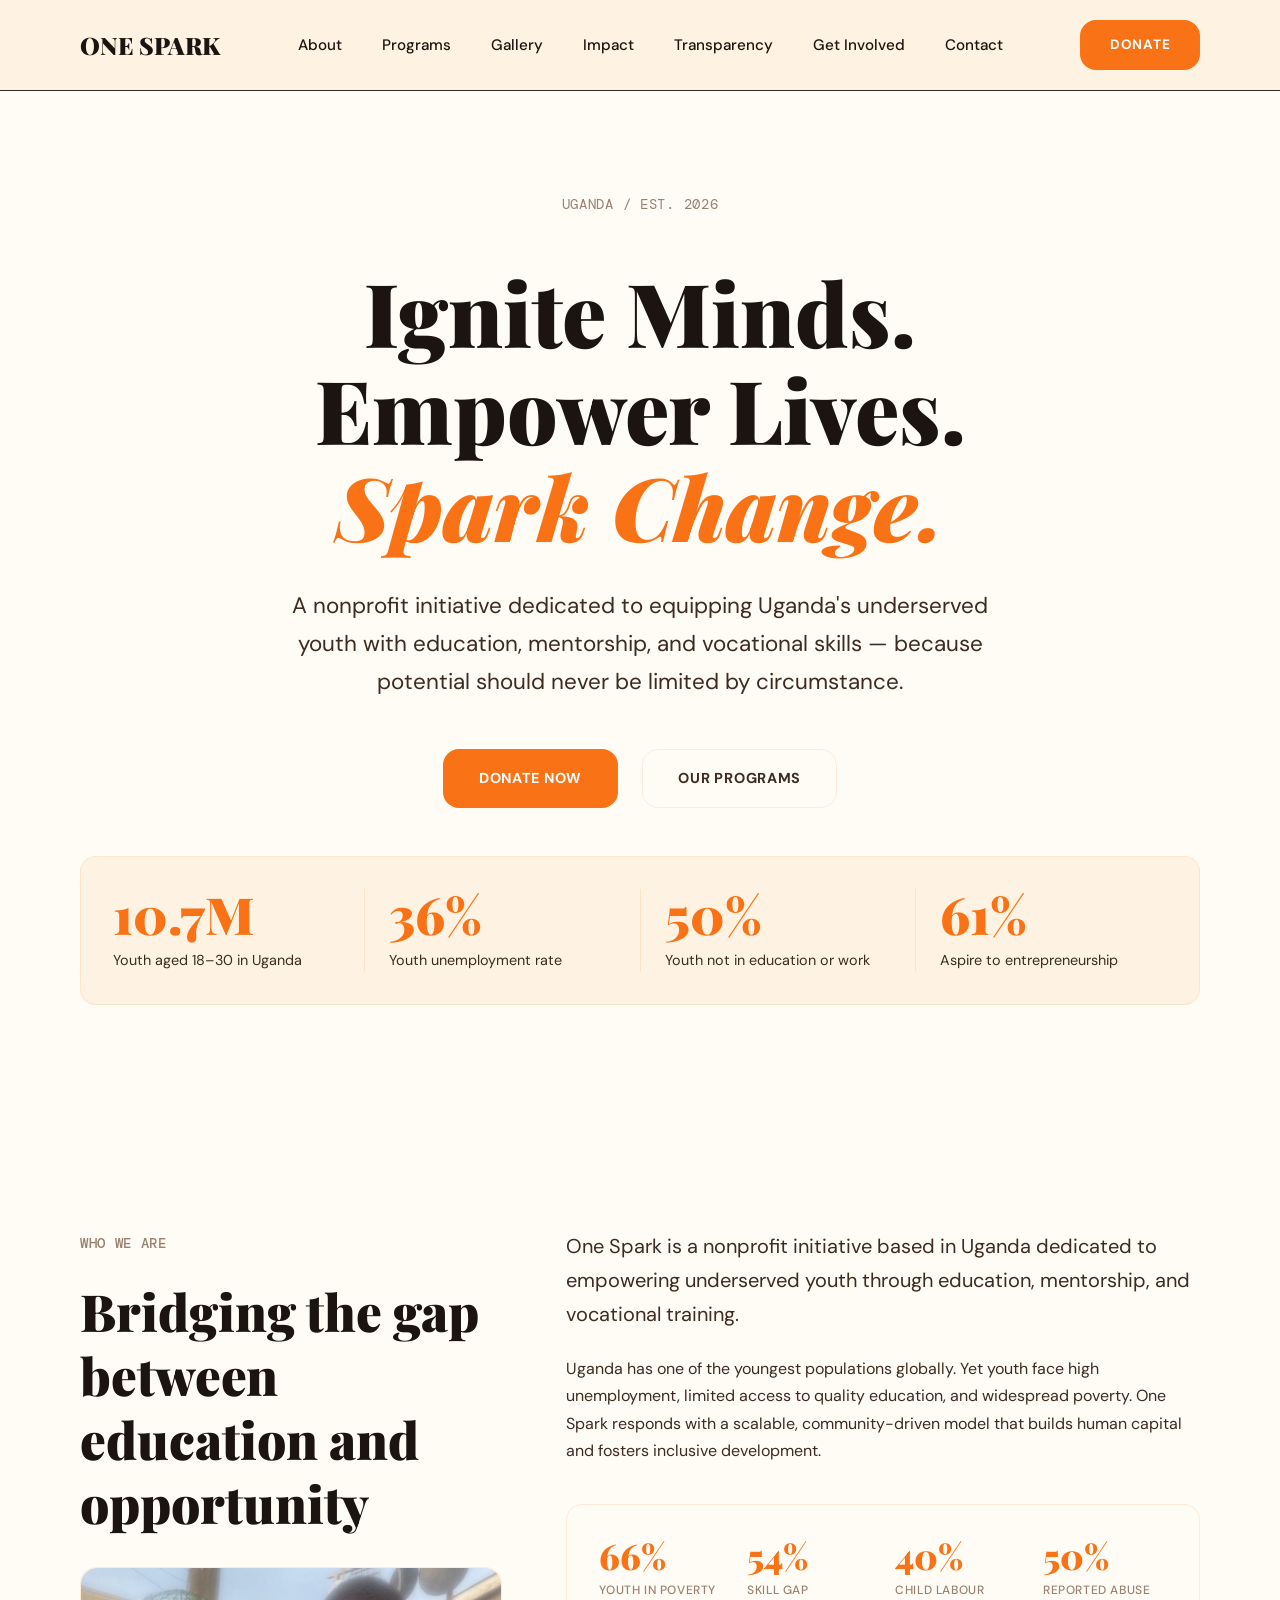
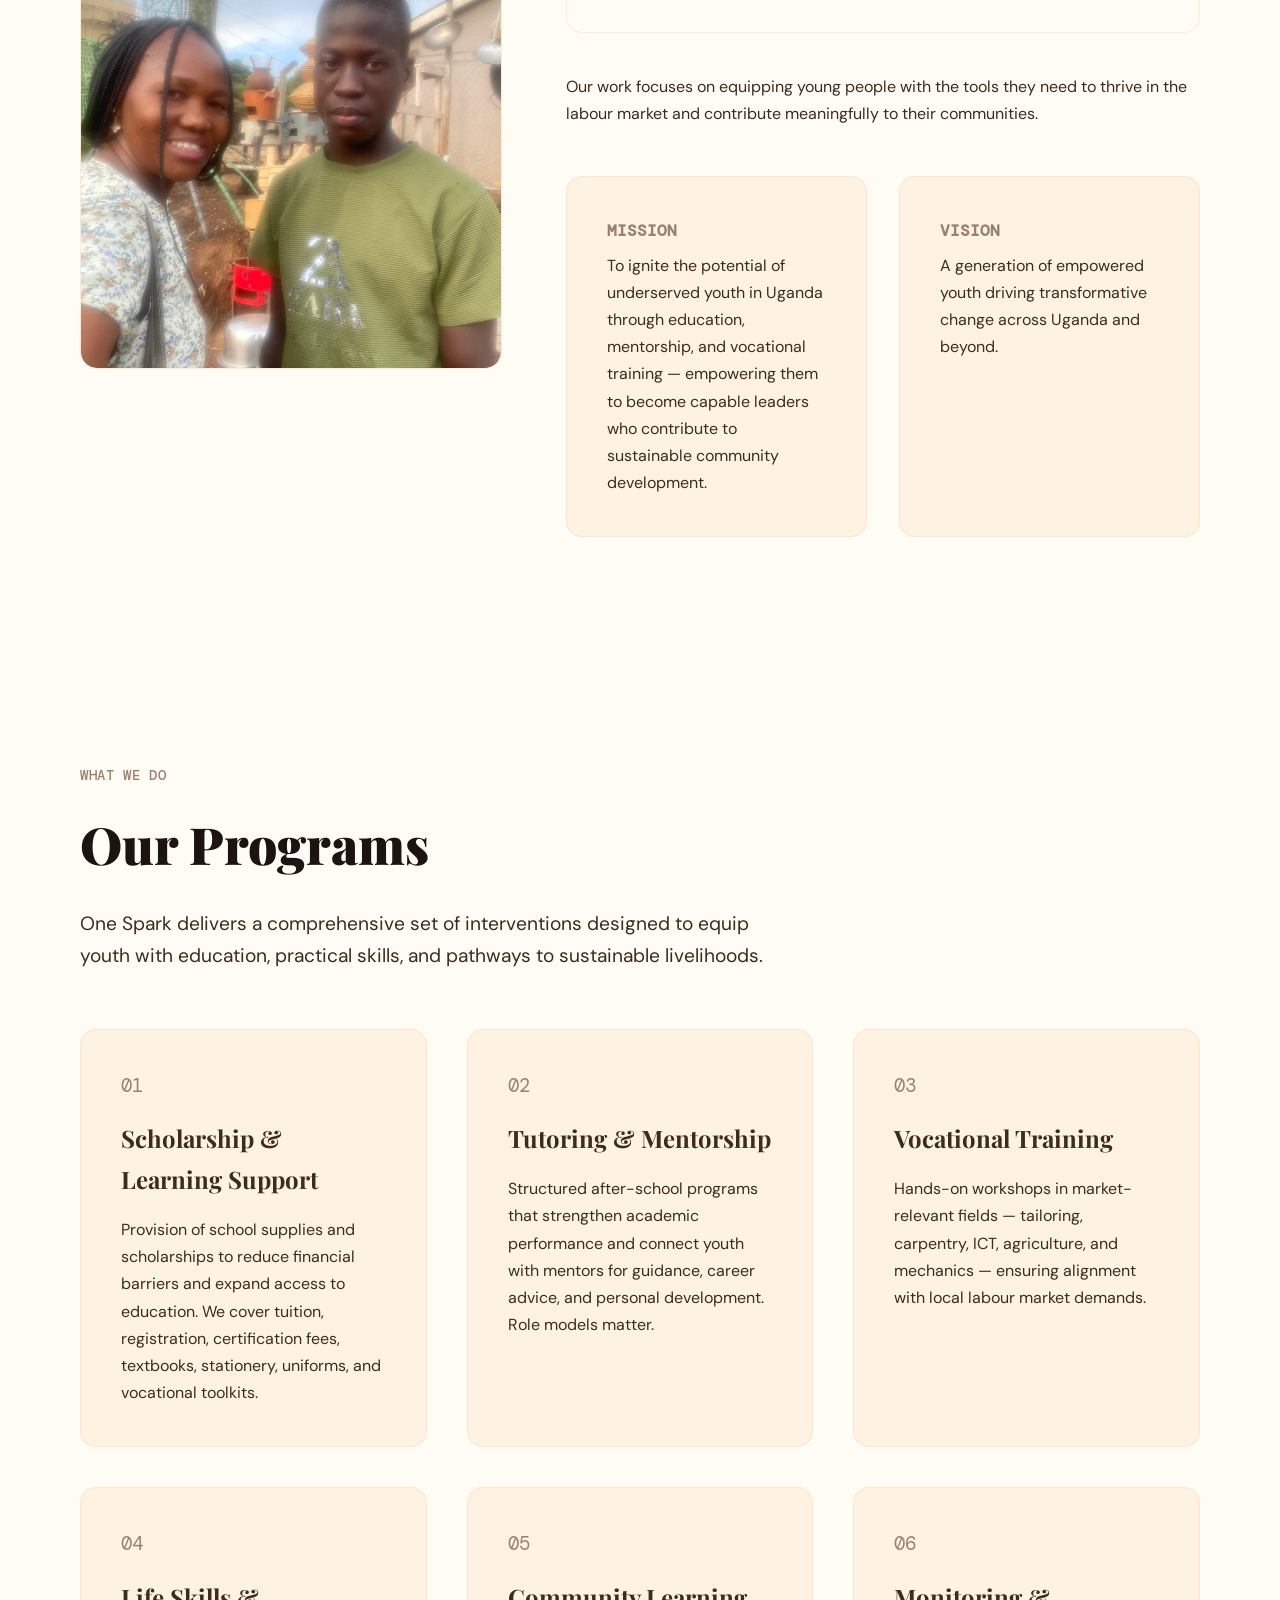
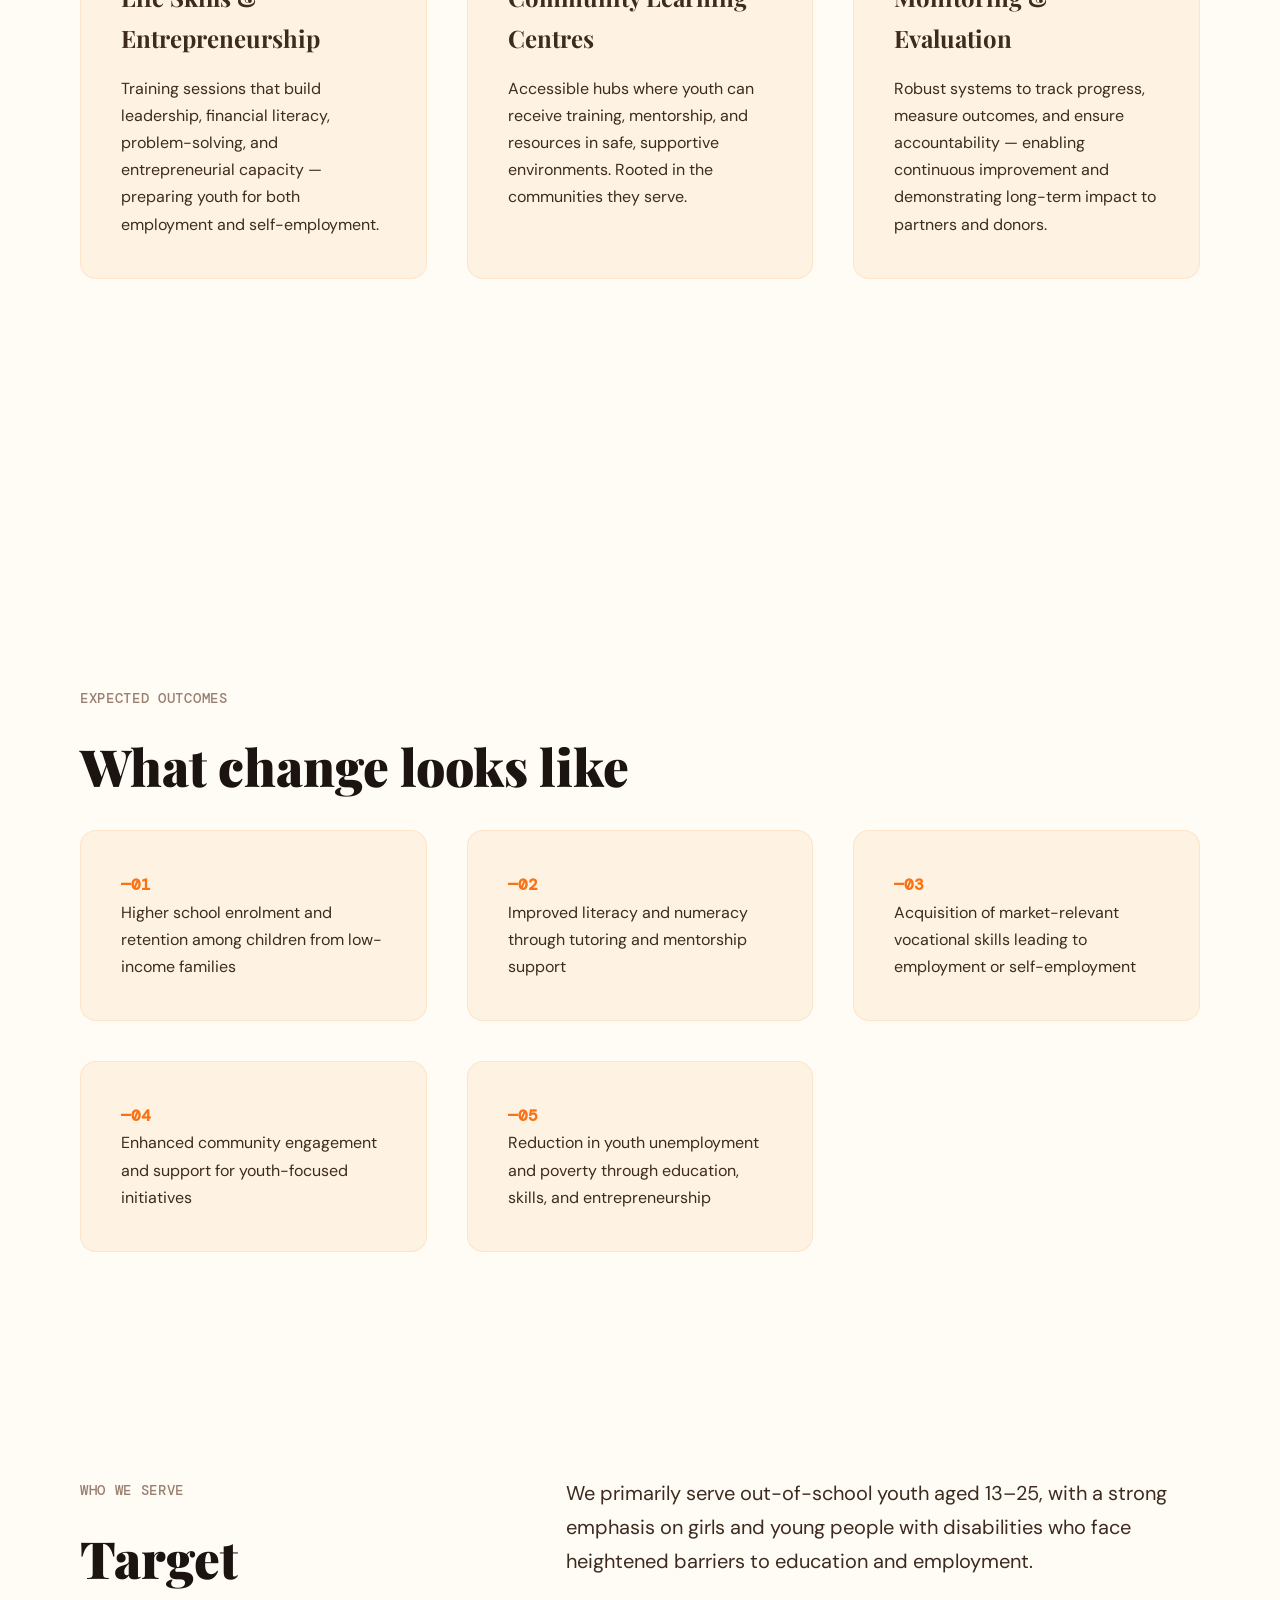
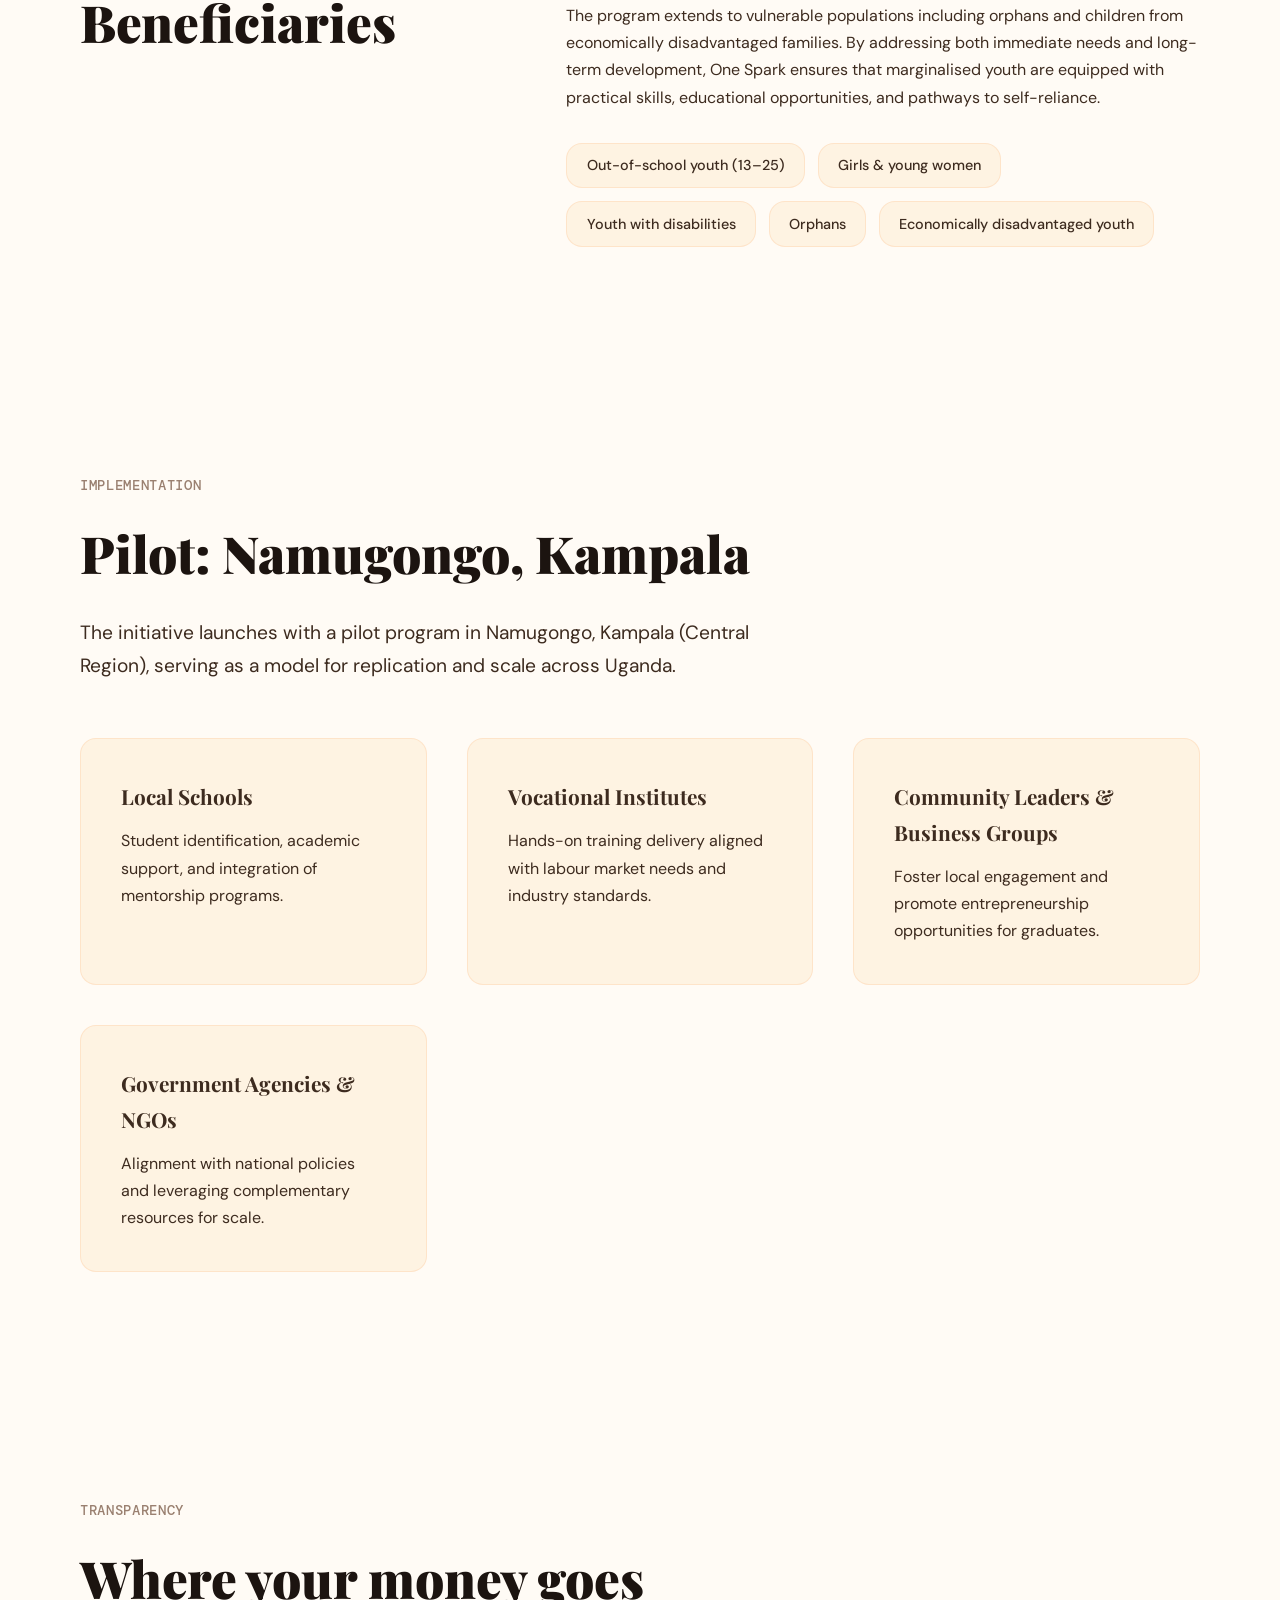
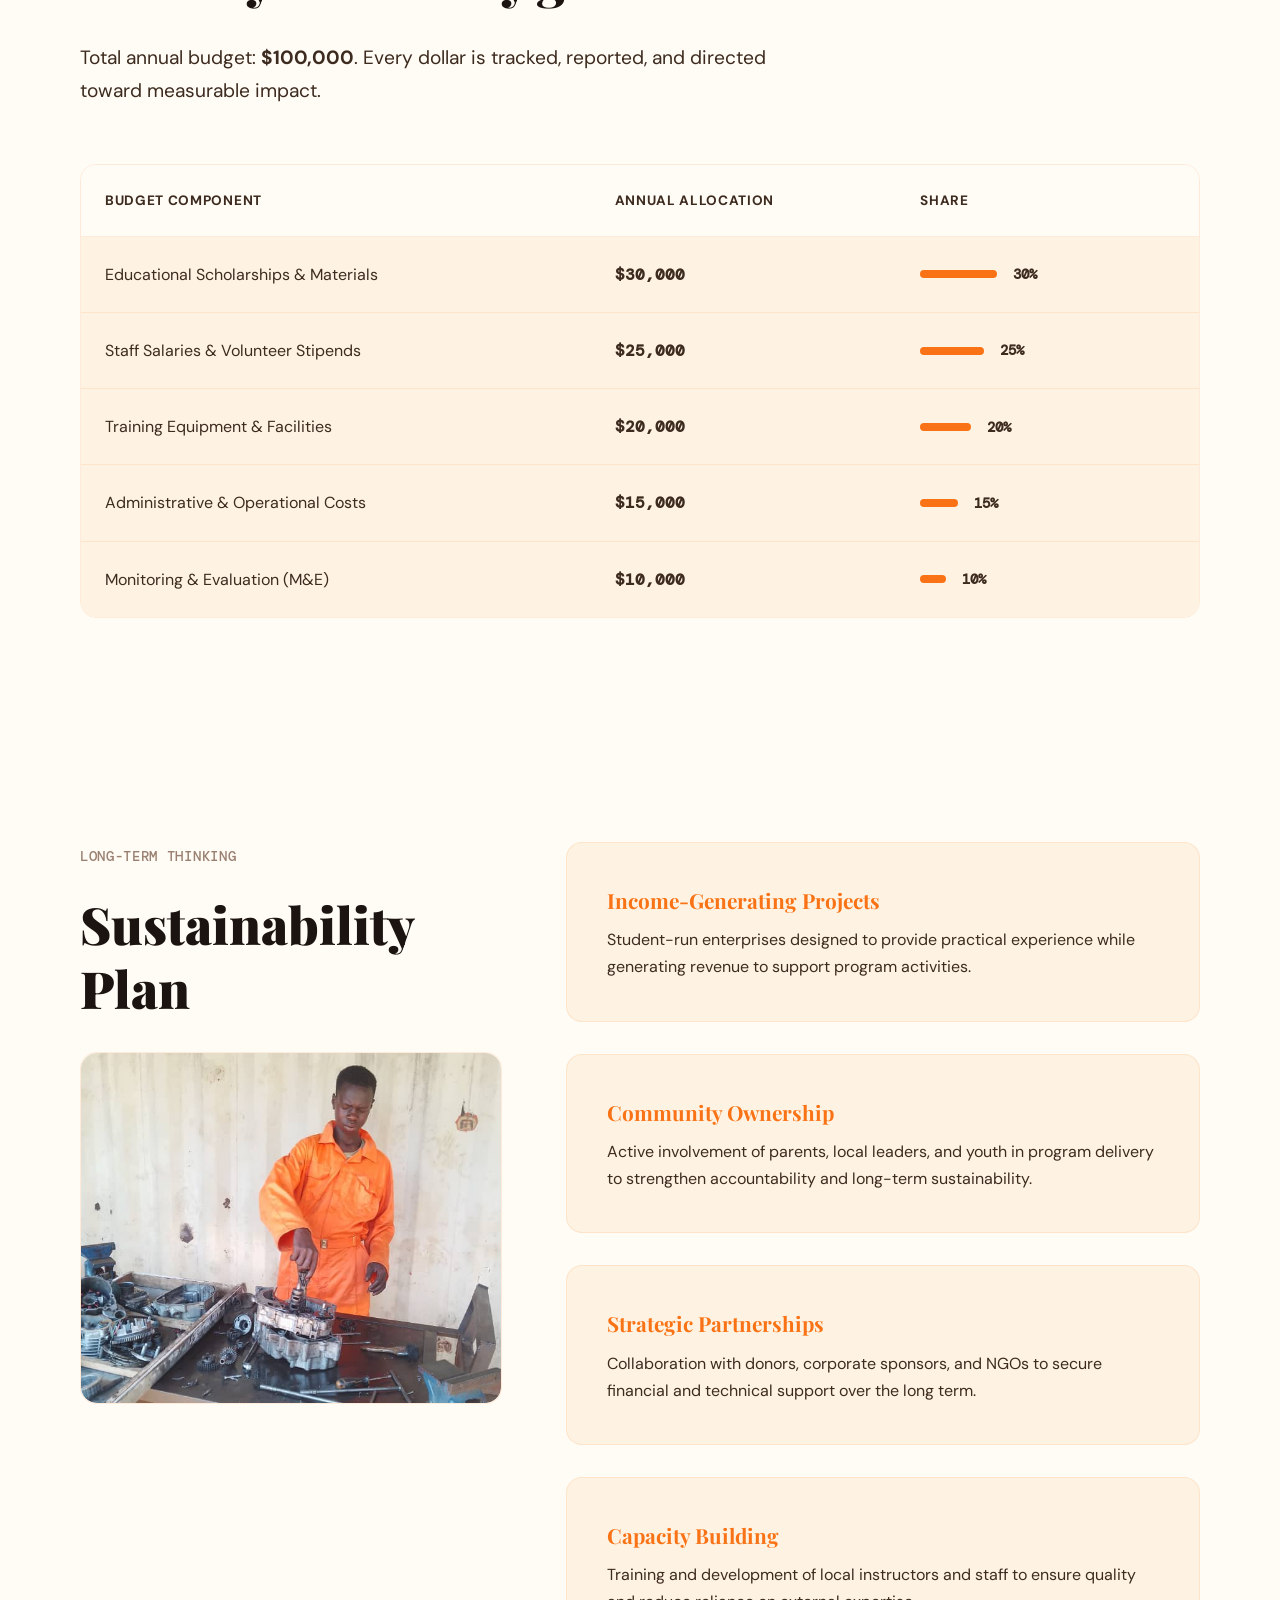
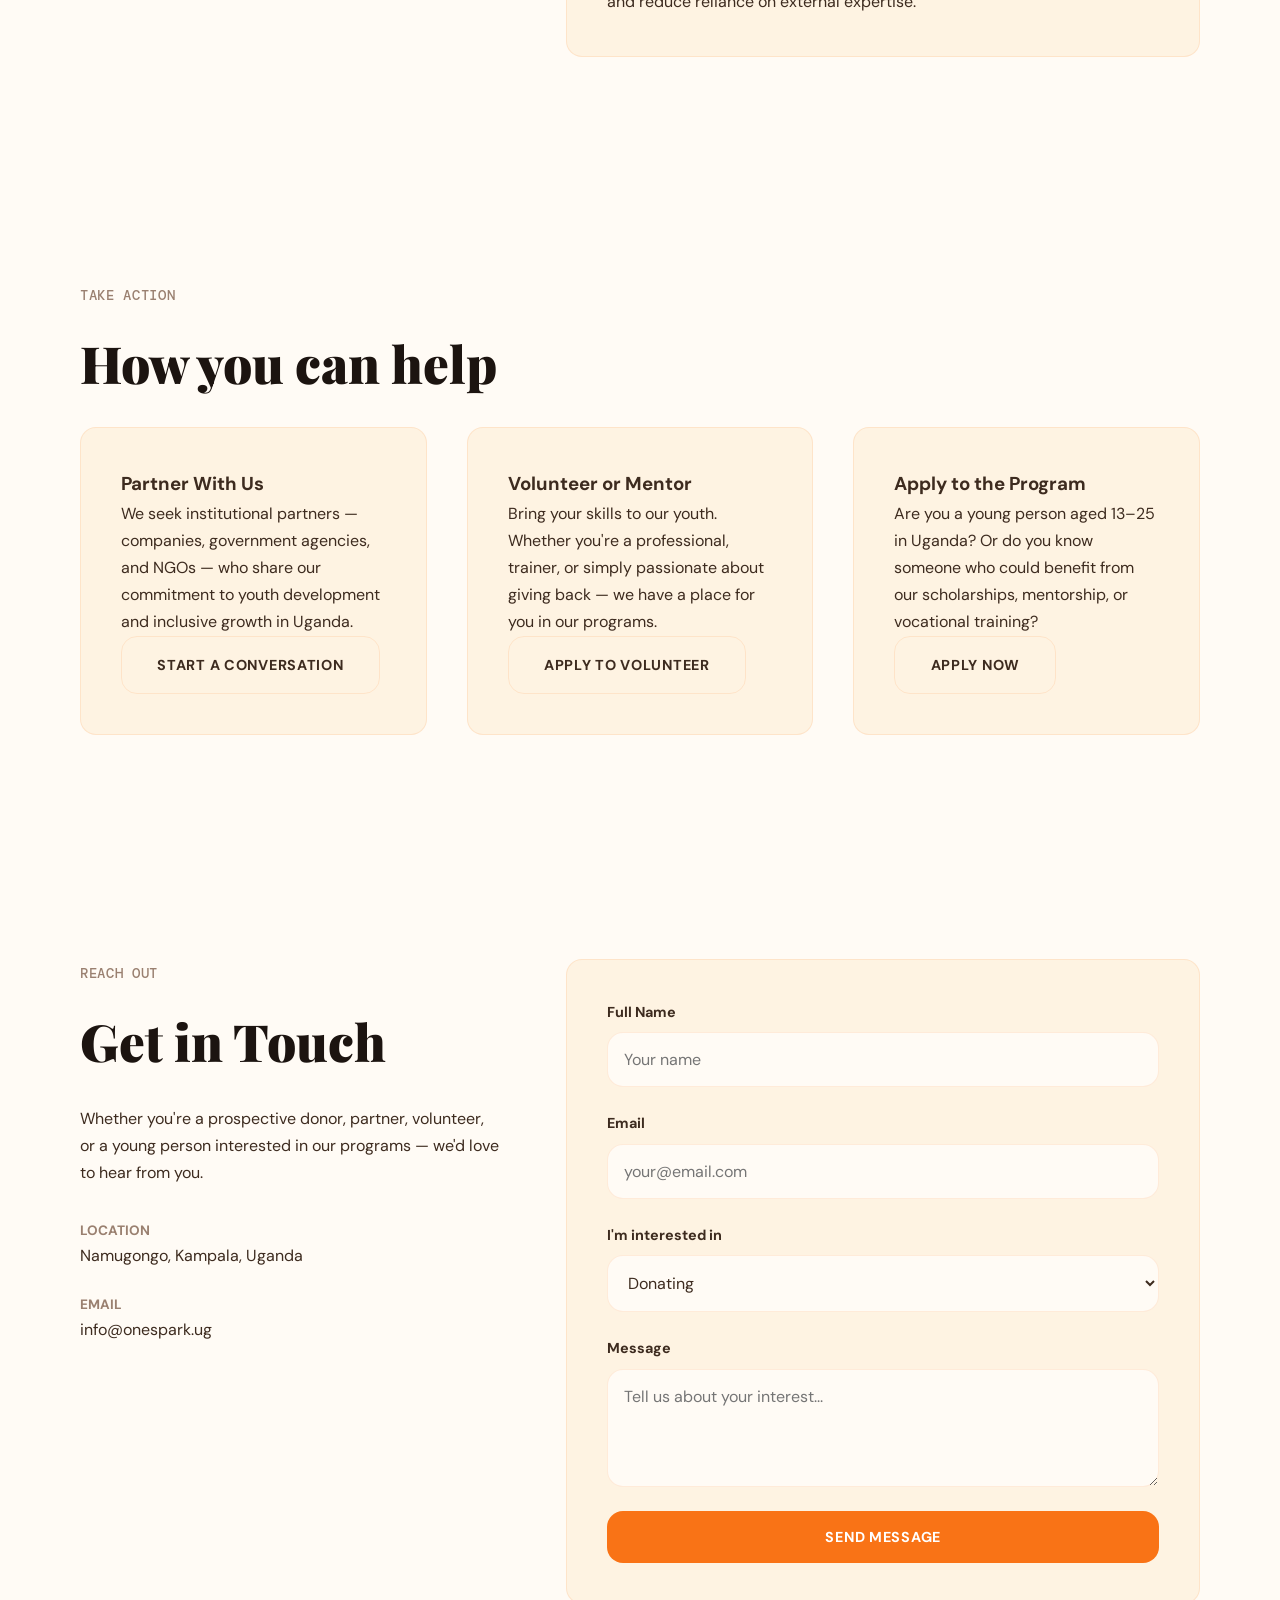
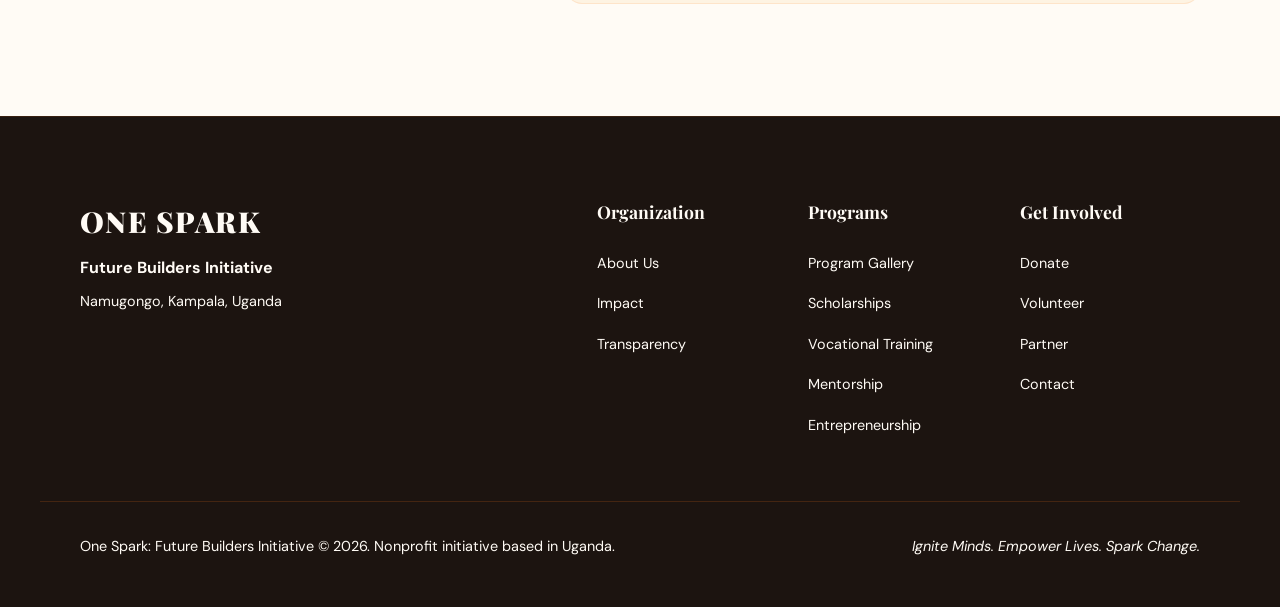
==== commit d56a9a08: "feat: add vocational training gallery and site integrations create new gallery.html page for showcas" ====
--- a/index.html
+++ b/index.html
@@ -18,6 +18,7 @@
       <ul class="nav-links">
         <li><a href="#about">About</a></li>
         <li><a href="#programs">Programs</a></li>
+        <li><a href="gallery.html">Gallery</a></li>
         <li><a href="#impact">Impact</a></li>
         <li><a href="#budget">Transparency</a></li>
         <li><a href="#get-involved">Get Involved</a></li>
@@ -31,6 +32,7 @@
     <div class="mobile-menu" id="mobile-menu">
       <a href="#about">About</a>
       <a href="#programs">Programs</a>
+      <a href="gallery.html">Gallery</a>
       <a href="#impact">Impact</a>
       <a href="#budget">Transparency</a>
       <a href="#get-involved">Get Involved</a>
@@ -168,6 +170,10 @@
         </div>
 
       </div>
+      <div class="section-footer reveal" style="margin-top: 4rem; text-align: center;">
+        <p style="margin-bottom: 2rem;">Discover more about our hands-on vocational workshops and impact.</p>
+        <a href="gallery.html" class="btn-outline">View Program Gallery</a>
+      </div>
     </div>
   </section>
 
@@ -296,6 +302,9 @@
       <div class="col-left">
         <span class="section-tag">Long-Term Thinking</span>
         <h2 class="section-title">Sustainability Plan</h2>
+        <div class="sustain-image-wrap">
+          <img src="Assets/Images/mech-1.jpeg" alt="Vocational Training Impact" class="sustain-image" />
+        </div>
       </div>
       <div class="col-right">
         <div class="sustain-list">
@@ -465,6 +474,7 @@
         </div>
         <div class="footer-col">
           <h5>Programs</h5>
+          <a href="gallery.html">Program Gallery</a>
           <a href="#programs">Scholarships</a>
           <a href="#programs">Vocational Training</a>
           <a href="#programs">Mentorship</a>
--- a/style.css
+++ b/style.css
@@ -541,6 +541,26 @@
   margin-bottom: 1rem;
 }
 
+.program-image-wrap {
+  width: 100%;
+  height: 200px;
+  overflow: hidden;
+  border-radius: calc(var(--border-radius-standard) / 2);
+  margin-bottom: 1.5rem;
+  border: 1px solid var(--border-color);
+}
+
+.program-image {
+  width: 100%;
+  height: 100%;
+  object-fit: cover;
+  transition: var(--transition-smooth);
+}
+
+.program-card:hover .program-image {
+  transform: scale(1.05);
+}
+
 .program-card h3 {
   font-family: 'Playfair Display', serif;
   font-size: 1.5rem;
@@ -647,6 +667,26 @@
 }
 
 /* --- Sustainability --- */
+.sustain-image-wrap {
+  margin-top: 2rem;
+  width: 100%;
+  overflow: hidden;
+  border-radius: var(--border-radius-standard);
+  border: 1px solid var(--border-color);
+}
+
+.sustain-image {
+  width: 100%;
+  height: 350px;
+  object-fit: cover;
+  display: block;
+  transition: var(--transition-smooth);
+}
+
+.sustain-image-wrap:hover .sustain-image {
+  transform: scale(1.03);
+}
+
 .sustain-list {
   display: grid;
   gap: 2rem;
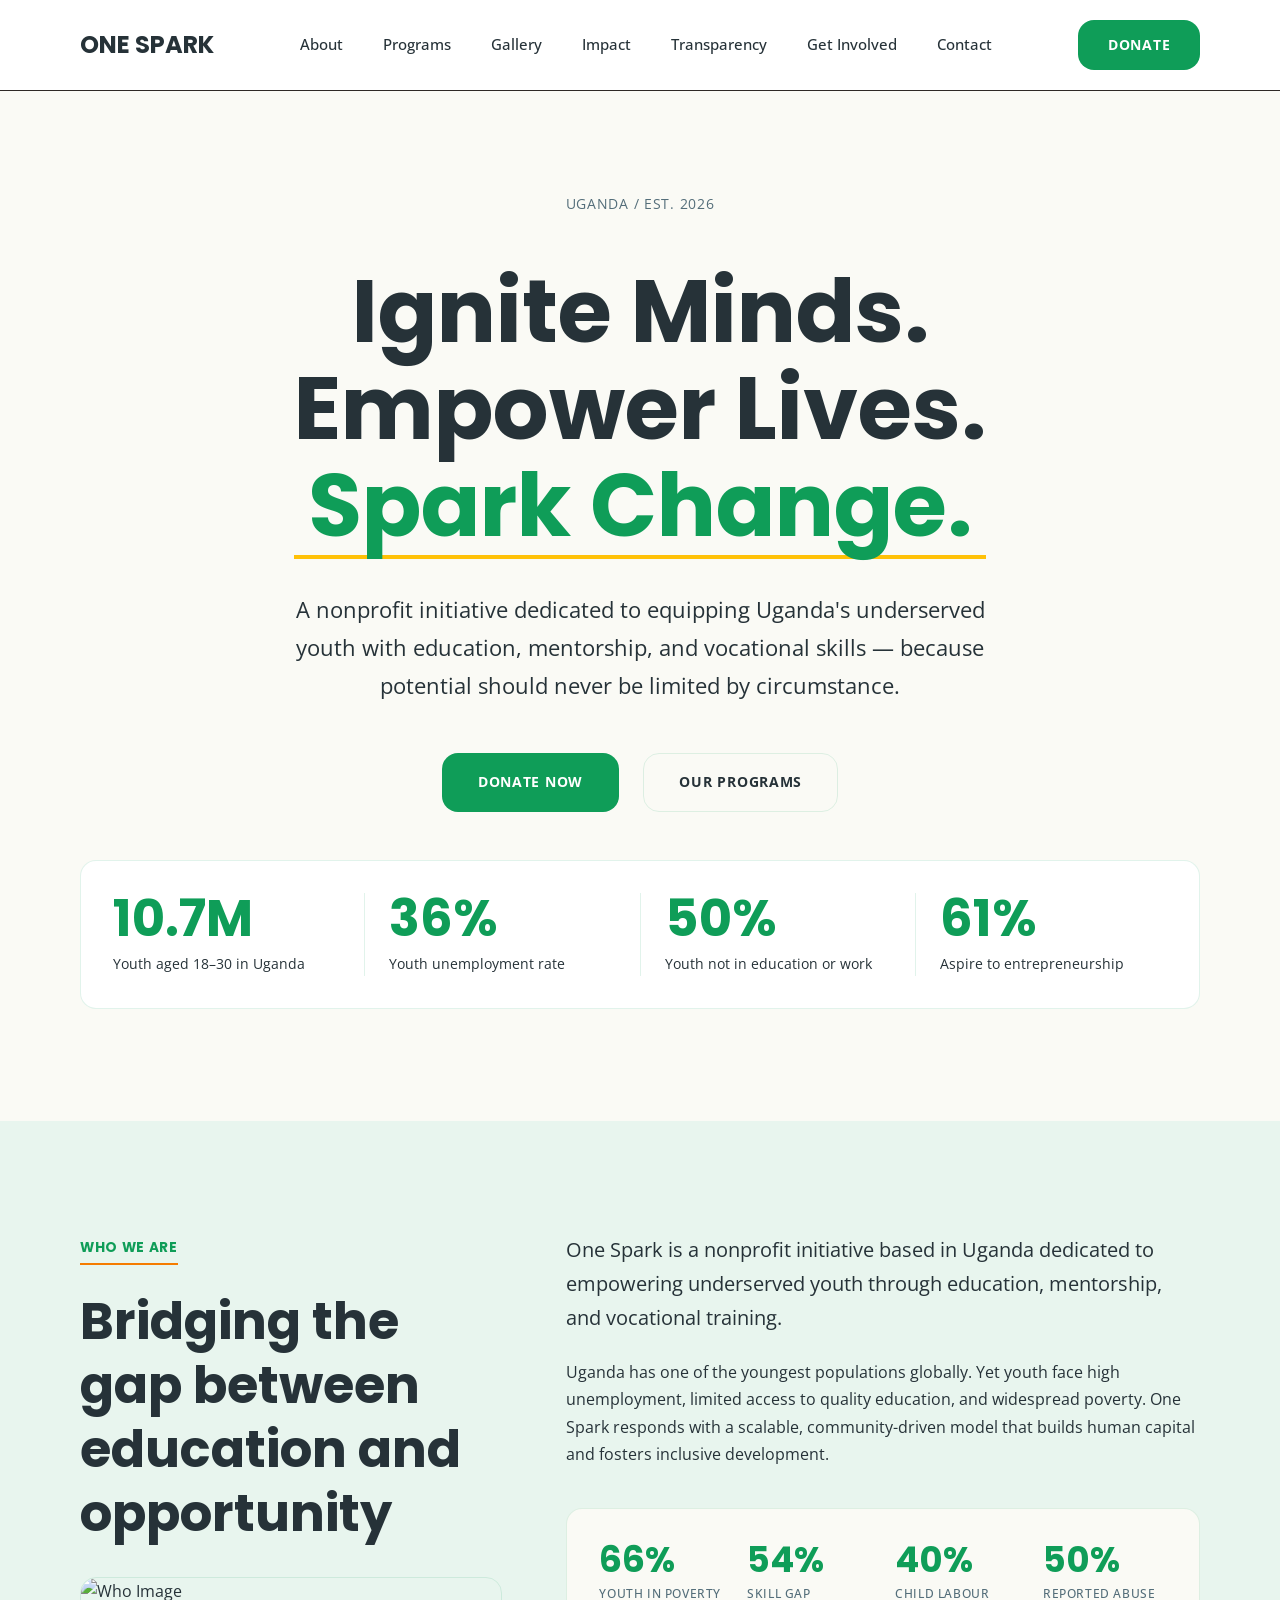
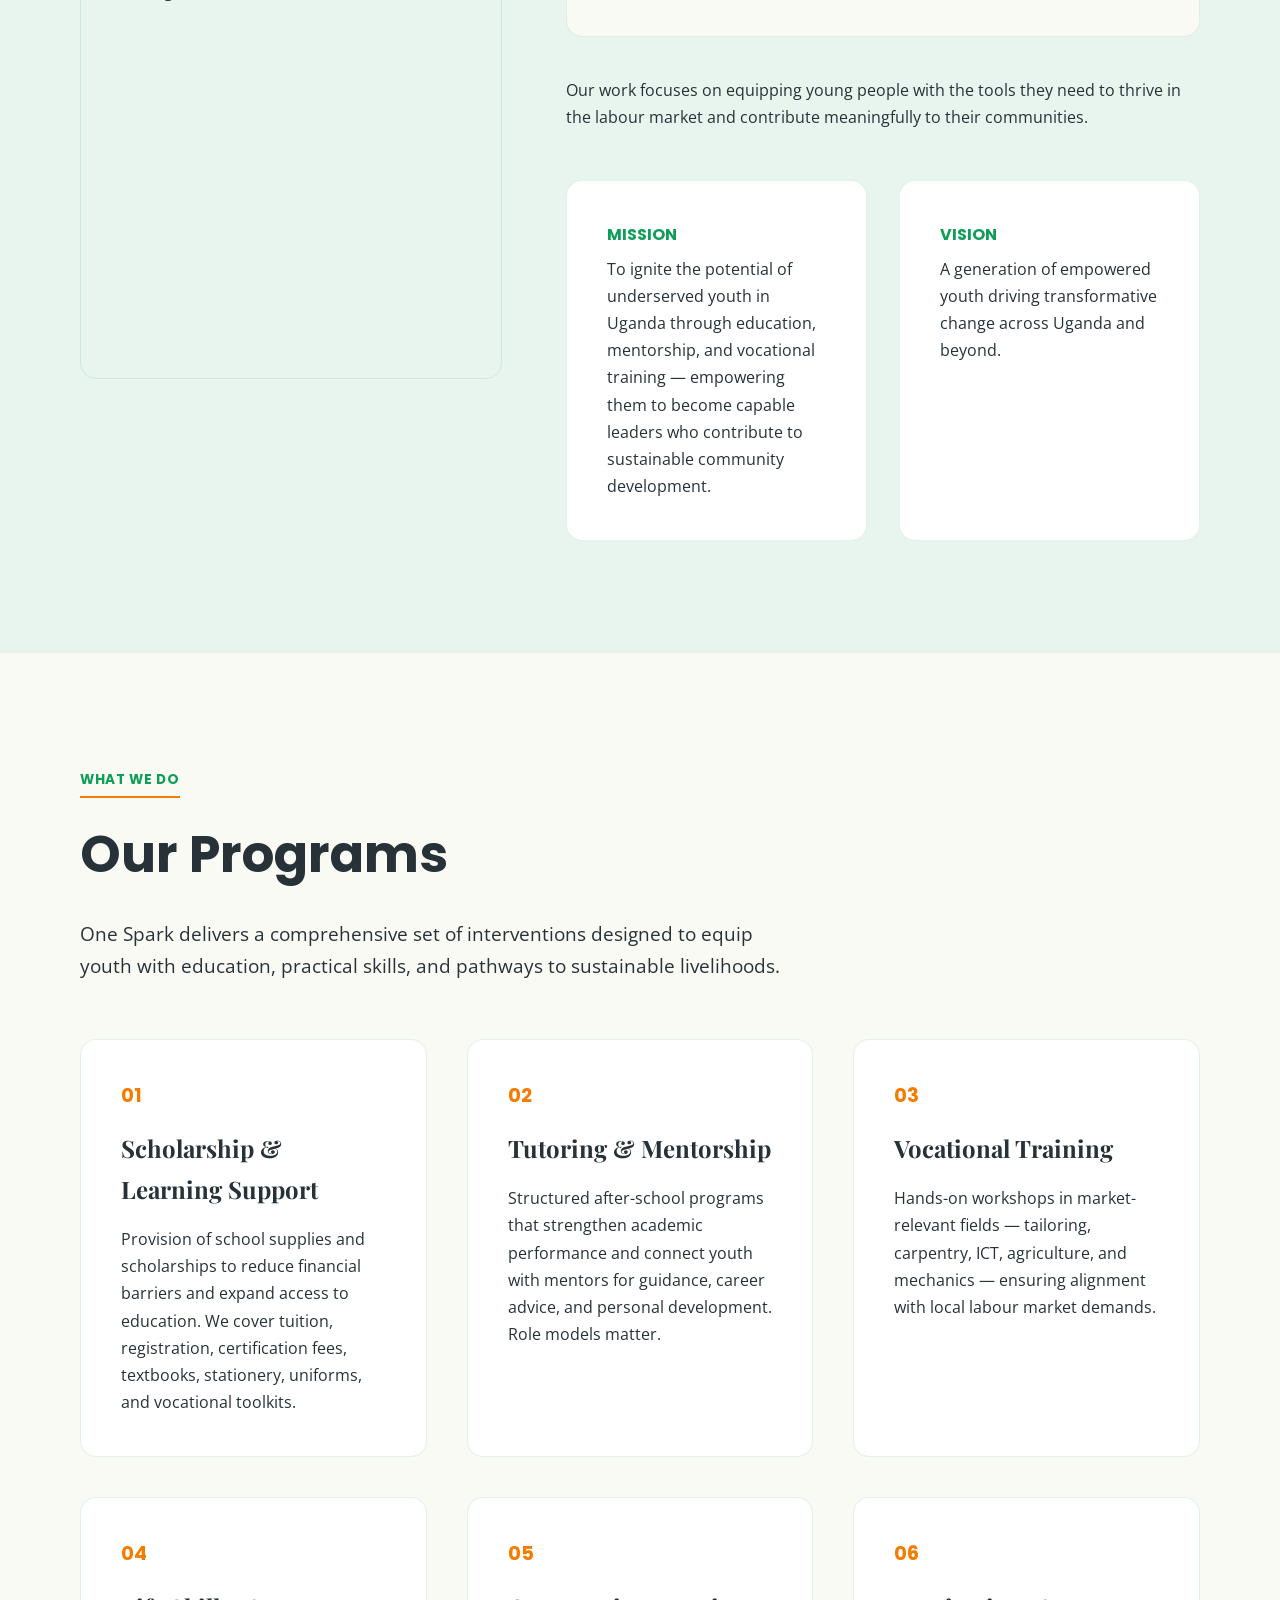
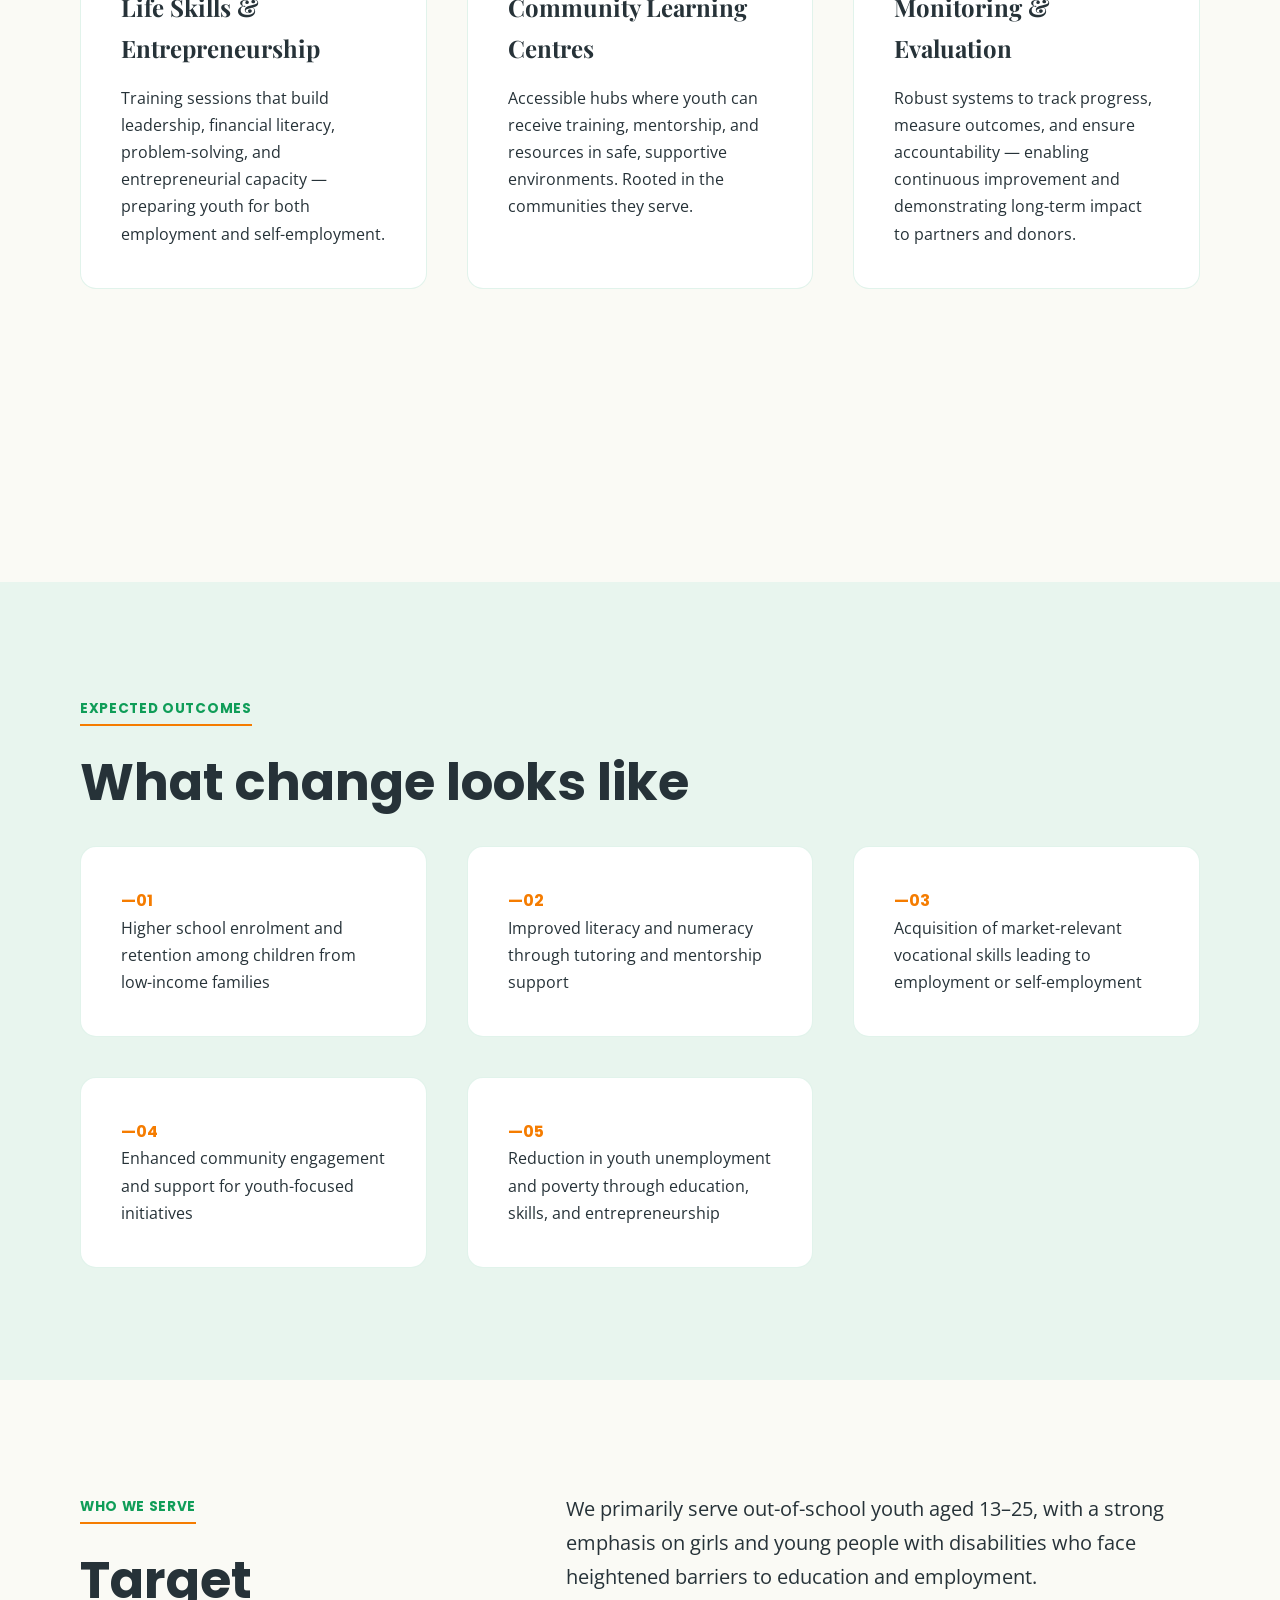
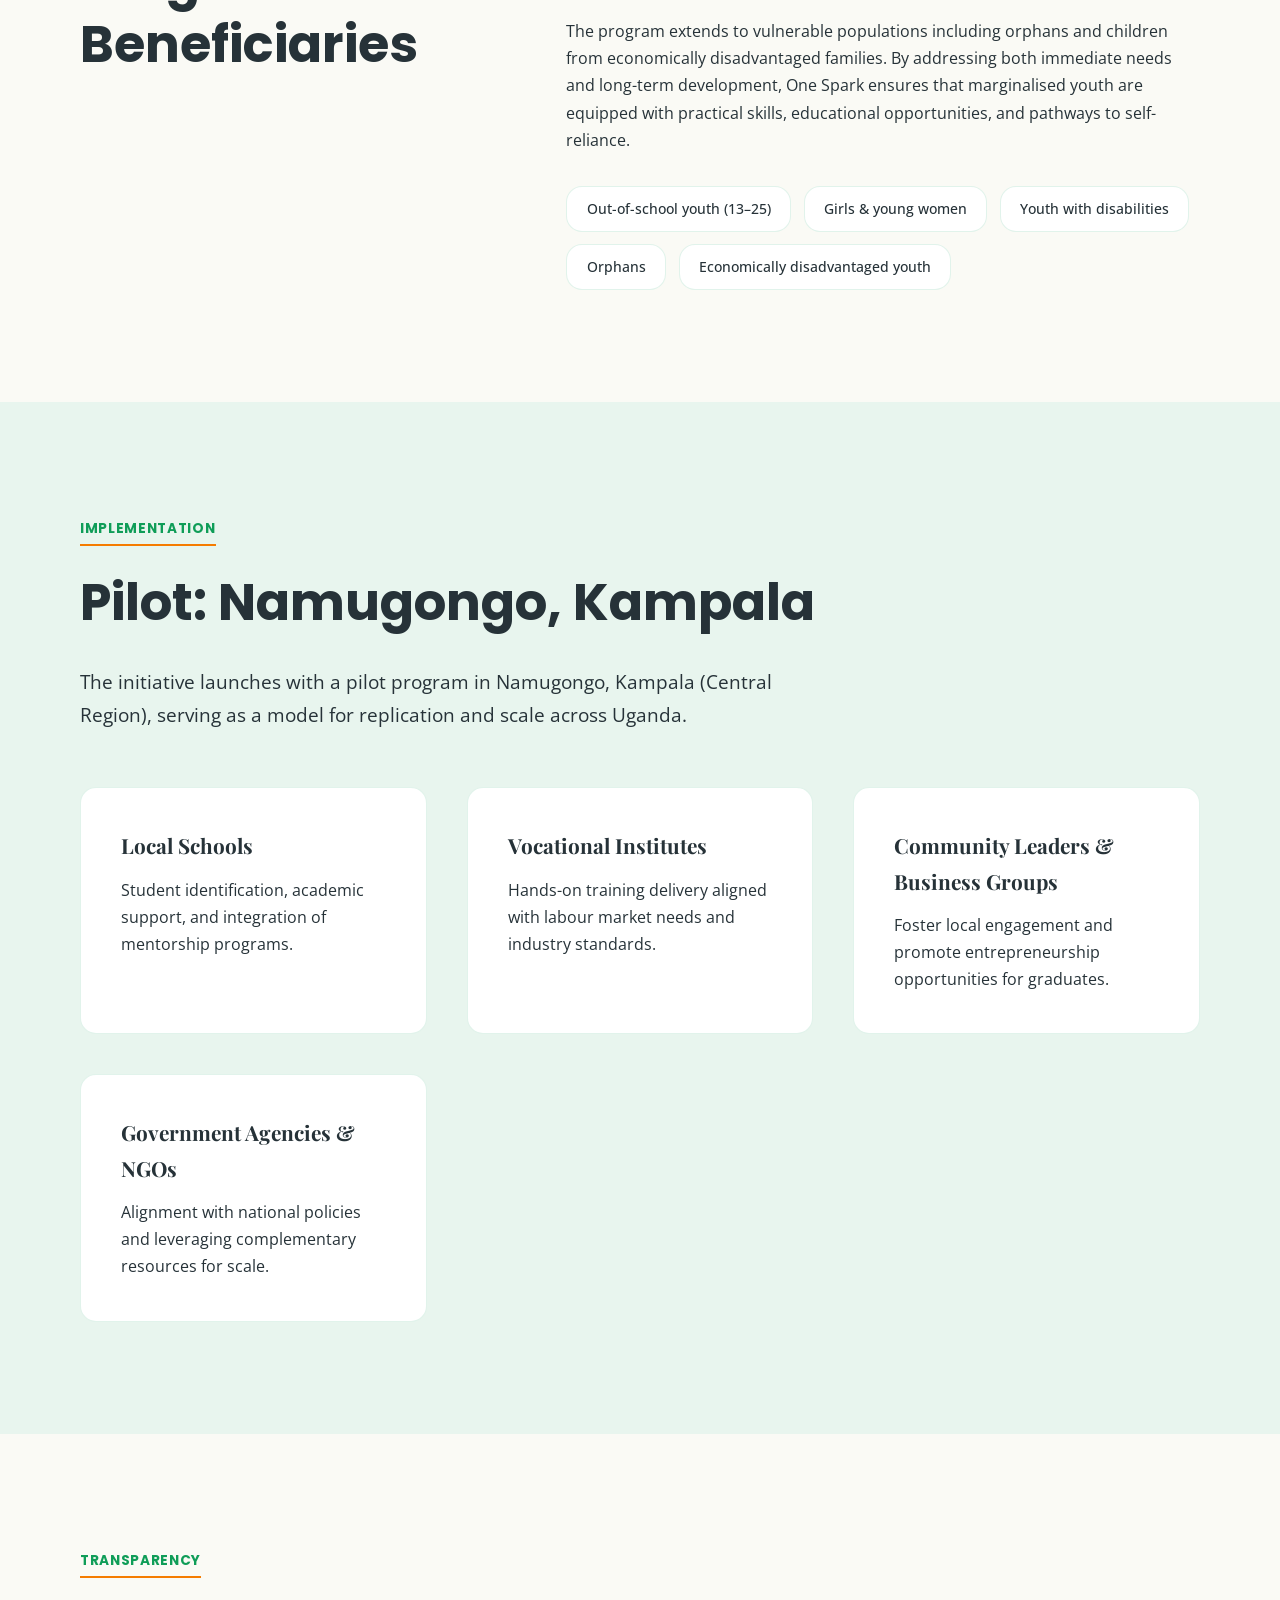
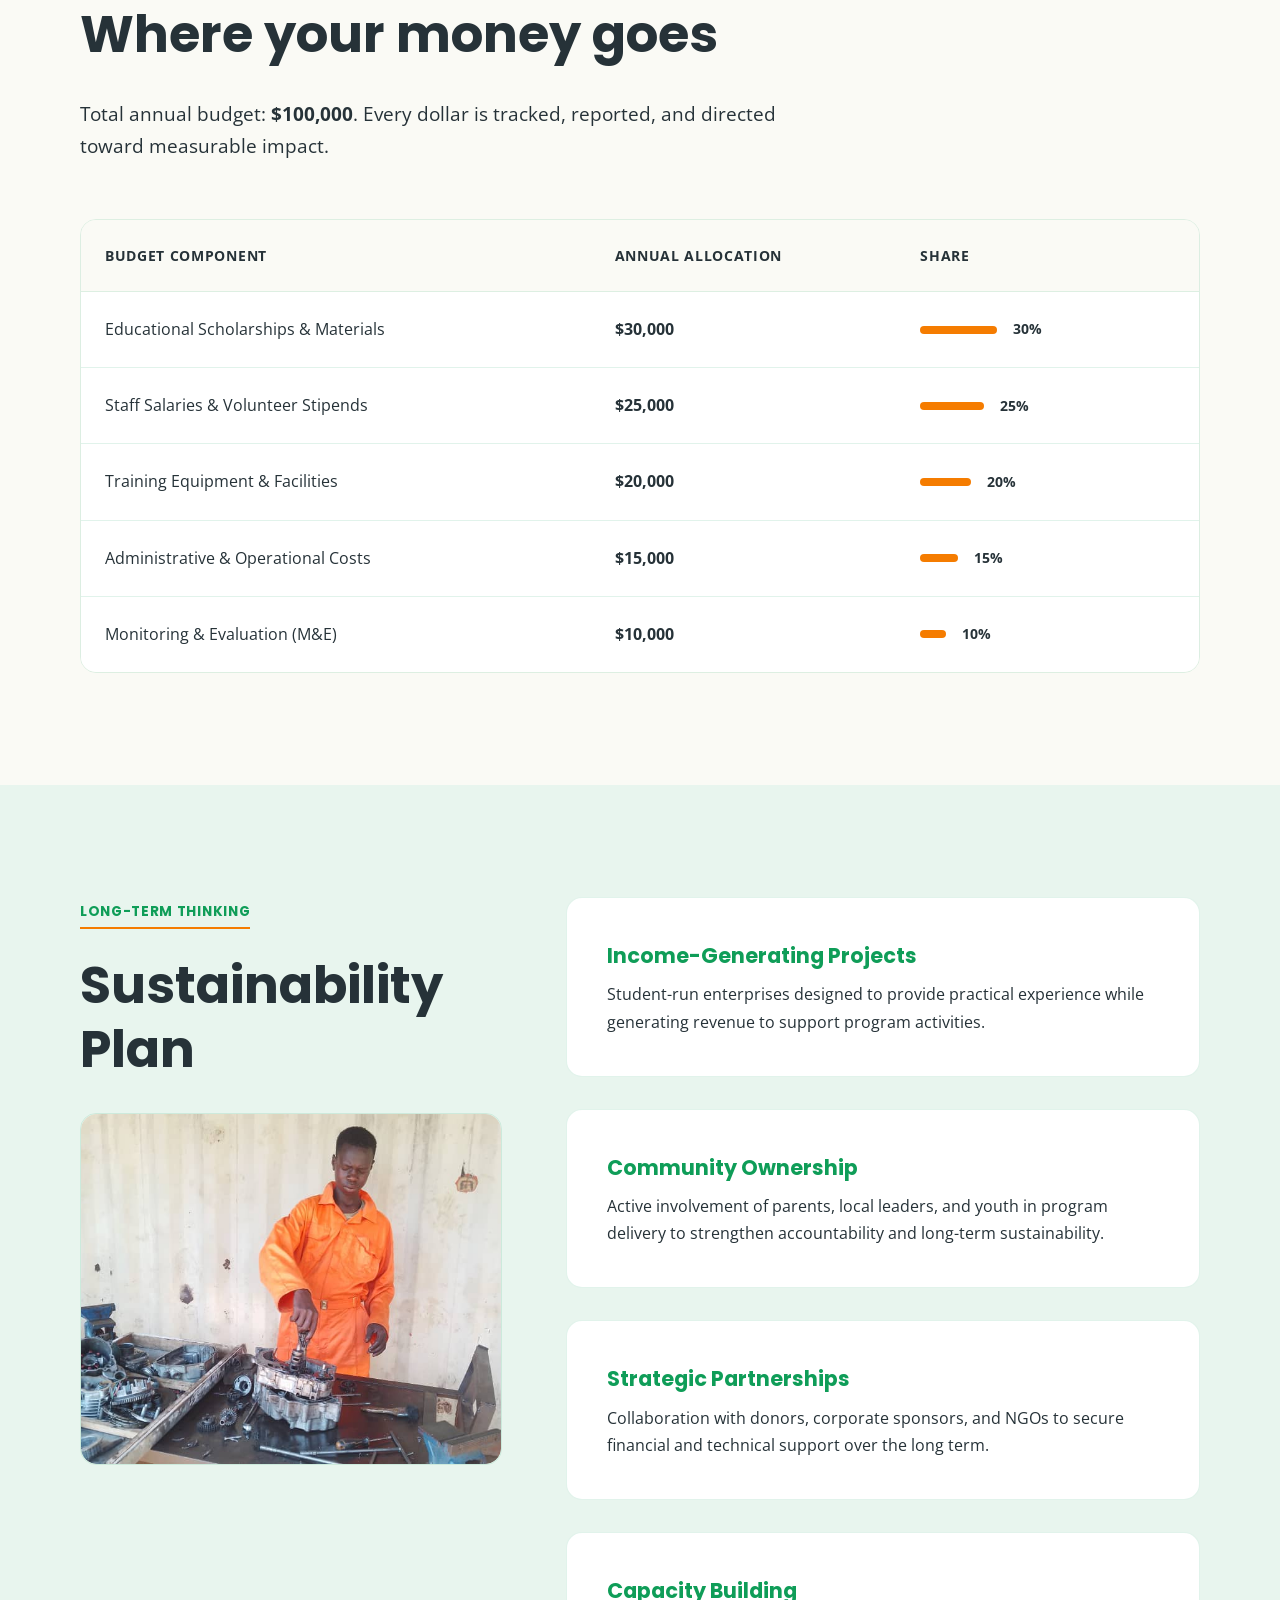
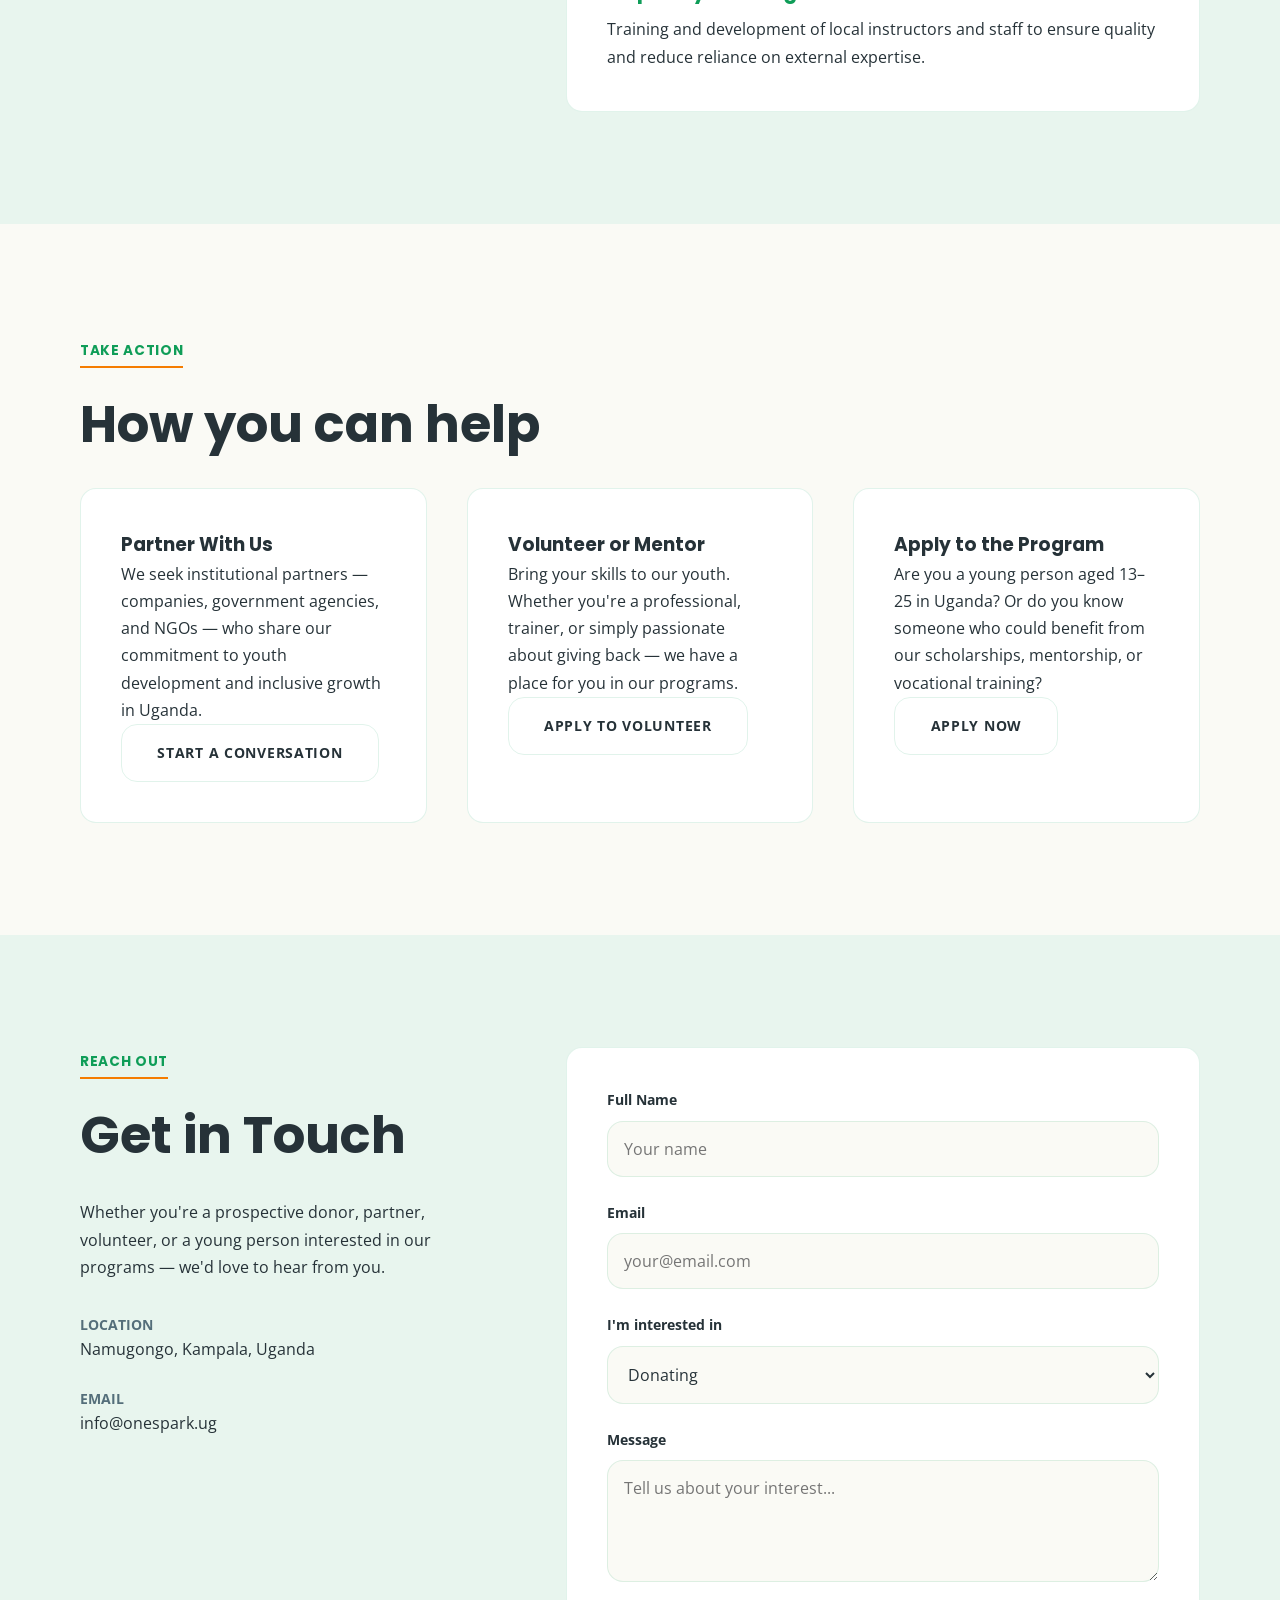
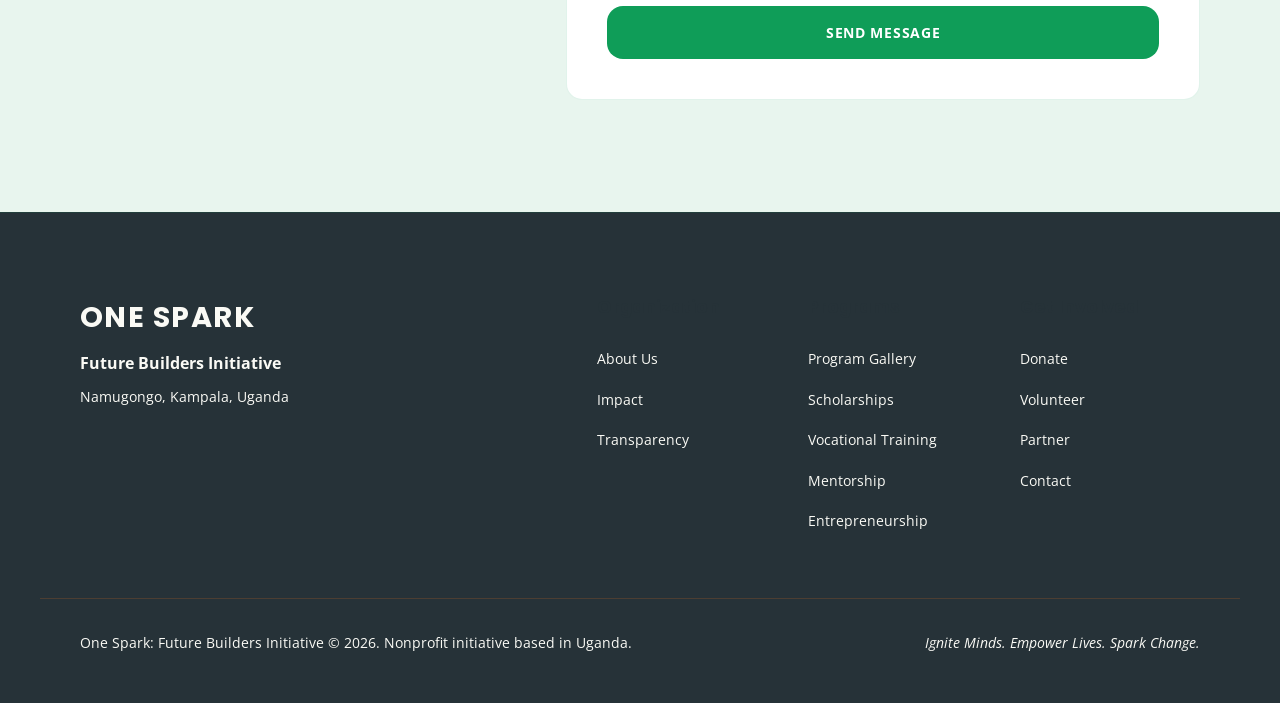
==== commit 5d5a3a45: "Update Build Zero" ====
--- a/index.html
+++ b/index.html
@@ -1,14 +1,18 @@
 <!DOCTYPE html>
 <html lang="en">
+
 <head>
   <meta charset="UTF-8" />
-  <meta name="theme-color" content="#F97316" />
+  <meta name="theme-color" content="#0F9D58" />
   <meta name="viewport" content="width=device-width, initial-scale=1.0" />
   <title>One Spark — Future Builders Initiative</title>
   <link rel="stylesheet" href="style.css" />
   <link rel="preconnect" href="https://fonts.googleapis.com">
-  <link href="https://fonts.googleapis.com/css2?family=Playfair+Display:ital,wght=0,700;0,900;1,700&family=DM+Sans:wght@300;400;500&family=DM+Mono:wght@400&display=swap" rel="stylesheet">
+  <link
+    href="https://fonts.googleapis.com/css2?family=Playfair+Display:ital,wght=0,700;0,900;1,700&family=DM+Sans:wght@300;400;500&family=DM+Mono:wght@400&display=swap"
+    rel="stylesheet">
 </head>
+
 <body>
 
   <!-- NAV -->
@@ -50,7 +54,8 @@
         <span class="line">Empower Lives.</span>
         <span class="line accent-line">Spark Change.</span>
       </h1>
-      <p class="hero-sub">A nonprofit initiative dedicated to equipping Uganda's underserved youth with education, mentorship, and vocational skills — because potential should never be limited by circumstance.</p>
+      <p class="hero-sub">A nonprofit initiative dedicated to equipping Uganda's underserved youth with education,
+        mentorship, and vocational skills — because potential should never be limited by circumstance.</p>
       <div class="hero-actions">
         <a href="#donate" class="btn-primary">Donate Now</a>
         <a href="#programs" class="btn-secondary">Our Programs</a>
@@ -86,12 +91,15 @@
         <span class="section-tag">Who We Are</span>
         <h2 class="section-title">Bridging the gap between education and opportunity</h2>
         <div class="about-image-wrap">
-          <img src="Assets/Images/Ivan-2.jpeg" alt="Ivan — Future Builder" class="about-image" />
+          <img src="Assets/Images/" alt="Who Image" class="about-image" />
         </div>
       </div>
       <div class="col-right">
-        <p class="body-large">One Spark is a nonprofit initiative based in Uganda dedicated to empowering underserved youth through education, mentorship, and vocational training.</p>
-        <p>Uganda has one of the youngest populations globally. Yet youth face high unemployment, limited access to quality education, and widespread poverty. One Spark responds with a scalable, community-driven model that builds human capital and fosters inclusive development.</p>
+        <p class="body-large">One Spark is a nonprofit initiative based in Uganda dedicated to empowering underserved
+          youth through education, mentorship, and vocational training.</p>
+        <p>Uganda has one of the youngest populations globally. Yet youth face high unemployment, limited access to
+          quality education, and widespread poverty. One Spark responds with a scalable, community-driven model that
+          builds human capital and fosters inclusive development.</p>
         <div class="about-stats">
           <div class="about-stat-item">
             <span class="about-stat-num">66%</span>
@@ -110,11 +118,14 @@
             <span class="about-stat-desc">Reported abuse</span>
           </div>
         </div>
-        <p>Our work focuses on equipping young people with the tools they need to thrive in the labour market and contribute meaningfully to their communities.</p>
+        <p>Our work focuses on equipping young people with the tools they need to thrive in the labour market and
+          contribute meaningfully to their communities.</p>
         <div class="mission-box">
           <div class="mission-block">
             <span class="mission-label">Mission</span>
-            <p>To ignite the potential of underserved youth in Uganda through education, mentorship, and vocational training — empowering them to become capable leaders who contribute to sustainable community development.</p>
+            <p>To ignite the potential of underserved youth in Uganda through education, mentorship, and vocational
+              training — empowering them to become capable leaders who contribute to sustainable community development.
+            </p>
           </div>
           <div class="mission-block">
             <span class="mission-label">Vision</span>
@@ -130,43 +141,51 @@
     <div class="container">
       <span class="section-tag">What We Do</span>
       <h2 class="section-title">Our Programs</h2>
-      <p class="section-intro">One Spark delivers a comprehensive set of interventions designed to equip youth with education, practical skills, and pathways to sustainable livelihoods.</p>
+      <p class="section-intro">One Spark delivers a comprehensive set of interventions designed to equip youth with
+        education, practical skills, and pathways to sustainable livelihoods.</p>
       <div class="programs-grid">
 
         <div class="program-card" data-index="01">
           <div class="program-number">01</div>
           <h3>Scholarship &amp; Learning Support</h3>
-          <p>Provision of school supplies and scholarships to reduce financial barriers and expand access to education. We cover tuition, registration, certification fees, textbooks, stationery, uniforms, and vocational toolkits.</p>
+          <p>Provision of school supplies and scholarships to reduce financial barriers and expand access to education.
+            We cover tuition, registration, certification fees, textbooks, stationery, uniforms, and vocational
+            toolkits.</p>
         </div>
 
         <div class="program-card" data-index="02">
           <div class="program-number">02</div>
           <h3>Tutoring &amp; Mentorship</h3>
-          <p>Structured after-school programs that strengthen academic performance and connect youth with mentors for guidance, career advice, and personal development. Role models matter.</p>
+          <p>Structured after-school programs that strengthen academic performance and connect youth with mentors for
+            guidance, career advice, and personal development. Role models matter.</p>
         </div>
 
         <div class="program-card" data-index="03">
           <div class="program-number">03</div>
           <h3>Vocational Training</h3>
-          <p>Hands-on workshops in market-relevant fields — tailoring, carpentry, ICT, agriculture, and mechanics — ensuring alignment with local labour market demands.</p>
+          <p>Hands-on workshops in market-relevant fields — tailoring, carpentry, ICT, agriculture, and mechanics —
+            ensuring alignment with local labour market demands.</p>
         </div>
 
         <div class="program-card" data-index="04">
           <div class="program-number">04</div>
           <h3>Life Skills &amp; Entrepreneurship</h3>
-          <p>Training sessions that build leadership, financial literacy, problem-solving, and entrepreneurial capacity — preparing youth for both employment and self-employment.</p>
+          <p>Training sessions that build leadership, financial literacy, problem-solving, and entrepreneurial capacity
+            — preparing youth for both employment and self-employment.</p>
         </div>
 
         <div class="program-card" data-index="05">
           <div class="program-number">05</div>
           <h3>Community Learning Centres</h3>
-          <p>Accessible hubs where youth can receive training, mentorship, and resources in safe, supportive environments. Rooted in the communities they serve.</p>
+          <p>Accessible hubs where youth can receive training, mentorship, and resources in safe, supportive
+            environments. Rooted in the communities they serve.</p>
         </div>
 
         <div class="program-card" data-index="06">
           <div class="program-number">06</div>
           <h3>Monitoring &amp; Evaluation</h3>
-          <p>Robust systems to track progress, measure outcomes, and ensure accountability — enabling continuous improvement and demonstrating long-term impact to partners and donors.</p>
+          <p>Robust systems to track progress, measure outcomes, and ensure accountability — enabling continuous
+            improvement and demonstrating long-term impact to partners and donors.</p>
         </div>
 
       </div>
@@ -215,8 +234,11 @@
         <h2 class="section-title">Target Beneficiaries</h2>
       </div>
       <div class="col-right">
-        <p class="body-large">We primarily serve out-of-school youth aged 13–25, with a strong emphasis on girls and young people with disabilities who face heightened barriers to education and employment.</p>
-        <p>The program extends to vulnerable populations including orphans and children from economically disadvantaged families. By addressing both immediate needs and long-term development, One Spark ensures that marginalised youth are equipped with practical skills, educational opportunities, and pathways to self-reliance.</p>
+        <p class="body-large">We primarily serve out-of-school youth aged 13–25, with a strong emphasis on girls and
+          young people with disabilities who face heightened barriers to education and employment.</p>
+        <p>The program extends to vulnerable populations including orphans and children from economically disadvantaged
+          families. By addressing both immediate needs and long-term development, One Spark ensures that marginalised
+          youth are equipped with practical skills, educational opportunities, and pathways to self-reliance.</p>
         <div class="beneficiary-tags">
           <span class="tag">Out-of-school youth (13–25)</span>
           <span class="tag">Girls &amp; young women</span>
@@ -233,7 +255,8 @@
     <div class="container">
       <span class="section-tag">Implementation</span>
       <h2 class="section-title">Pilot: Namugongo, Kampala</h2>
-      <p class="section-intro">The initiative launches with a pilot program in Namugongo, Kampala (Central Region), serving as a model for replication and scale across Uganda.</p>
+      <p class="section-intro">The initiative launches with a pilot program in Namugongo, Kampala (Central Region),
+        serving as a model for replication and scale across Uganda.</p>
       <div class="partners-grid">
         <div class="partner-block">
           <h4>Local Schools</h4>
@@ -260,7 +283,8 @@
     <div class="container">
       <span class="section-tag">Transparency</span>
       <h2 class="section-title">Where your money goes</h2>
-      <p class="section-intro">Total annual budget: <strong>$100,000</strong>. Every dollar is tracked, reported, and directed toward measurable impact.</p>
+      <p class="section-intro">Total annual budget: <strong>$100,000</strong>. Every dollar is tracked, reported, and
+        directed toward measurable impact.</p>
       <div class="budget-table">
         <div class="budget-row header">
           <span>Budget Component</span>
@@ -270,27 +294,37 @@
         <div class="budget-row" data-pct="30">
           <span>Educational Scholarships &amp; Materials</span>
           <span class="budget-amount">$30,000</span>
-          <div class="budget-bar-wrap"><div class="budget-bar" style="width:30%"></div><span class="budget-pct">30%</span></div>
+          <div class="budget-bar-wrap">
+            <div class="budget-bar" style="width:30%"></div><span class="budget-pct">30%</span>
+          </div>
         </div>
         <div class="budget-row" data-pct="25">
           <span>Staff Salaries &amp; Volunteer Stipends</span>
           <span class="budget-amount">$25,000</span>
-          <div class="budget-bar-wrap"><div class="budget-bar" style="width:25%"></div><span class="budget-pct">25%</span></div>
+          <div class="budget-bar-wrap">
+            <div class="budget-bar" style="width:25%"></div><span class="budget-pct">25%</span>
+          </div>
         </div>
         <div class="budget-row" data-pct="20">
           <span>Training Equipment &amp; Facilities</span>
           <span class="budget-amount">$20,000</span>
-          <div class="budget-bar-wrap"><div class="budget-bar" style="width:20%"></div><span class="budget-pct">20%</span></div>
+          <div class="budget-bar-wrap">
+            <div class="budget-bar" style="width:20%"></div><span class="budget-pct">20%</span>
+          </div>
         </div>
         <div class="budget-row" data-pct="15">
           <span>Administrative &amp; Operational Costs</span>
           <span class="budget-amount">$15,000</span>
-          <div class="budget-bar-wrap"><div class="budget-bar" style="width:15%"></div><span class="budget-pct">15%</span></div>
+          <div class="budget-bar-wrap">
+            <div class="budget-bar" style="width:15%"></div><span class="budget-pct">15%</span>
+          </div>
         </div>
         <div class="budget-row" data-pct="10">
           <span>Monitoring &amp; Evaluation (M&amp;E)</span>
           <span class="budget-amount">$10,000</span>
-          <div class="budget-bar-wrap"><div class="budget-bar" style="width:10%"></div><span class="budget-pct">10%</span></div>
+          <div class="budget-bar-wrap">
+            <div class="budget-bar" style="width:10%"></div><span class="budget-pct">10%</span>
+          </div>
         </div>
       </div>
     </div>
@@ -310,19 +344,23 @@
         <div class="sustain-list">
           <div class="sustain-item">
             <h4>Income-Generating Projects</h4>
-            <p>Student-run enterprises designed to provide practical experience while generating revenue to support program activities.</p>
+            <p>Student-run enterprises designed to provide practical experience while generating revenue to support
+              program activities.</p>
           </div>
           <div class="sustain-item">
             <h4>Community Ownership</h4>
-            <p>Active involvement of parents, local leaders, and youth in program delivery to strengthen accountability and long-term sustainability.</p>
+            <p>Active involvement of parents, local leaders, and youth in program delivery to strengthen accountability
+              and long-term sustainability.</p>
           </div>
           <div class="sustain-item">
             <h4>Strategic Partnerships</h4>
-            <p>Collaboration with donors, corporate sponsors, and NGOs to secure financial and technical support over the long term.</p>
+            <p>Collaboration with donors, corporate sponsors, and NGOs to secure financial and technical support over
+              the long term.</p>
           </div>
           <div class="sustain-item">
             <h4>Capacity Building</h4>
-            <p>Training and development of local instructors and staff to ensure quality and reduce reliance on external expertise.</p>
+            <p>Training and development of local instructors and staff to ensure quality and reduce reliance on external
+              expertise.</p>
           </div>
         </div>
       </div>
@@ -337,17 +375,20 @@
       <div class="involved-grid">
         <div class="involved-card">
           <h3>Partner With Us</h3>
-          <p>We seek institutional partners — companies, government agencies, and NGOs — who share our commitment to youth development and inclusive growth in Uganda.</p>
+          <p>We seek institutional partners — companies, government agencies, and NGOs — who share our commitment to
+            youth development and inclusive growth in Uganda.</p>
           <a href="#contact" class="btn-outline">Start a Conversation</a>
         </div>
         <div class="involved-card">
           <h3>Volunteer or Mentor</h3>
-          <p>Bring your skills to our youth. Whether you're a professional, trainer, or simply passionate about giving back — we have a place for you in our programs.</p>
+          <p>Bring your skills to our youth. Whether you're a professional, trainer, or simply passionate about giving
+            back — we have a place for you in our programs.</p>
           <a href="#contact" class="btn-outline">Apply to Volunteer</a>
         </div>
         <div class="involved-card">
           <h3>Apply to the Program</h3>
-          <p>Are you a young person aged 13–25 in Uganda? Or do you know someone who could benefit from our scholarships, mentorship, or vocational training?</p>
+          <p>Are you a young person aged 13–25 in Uganda? Or do you know someone who could benefit from our
+            scholarships, mentorship, or vocational training?</p>
           <a href="#contact" class="btn-outline">Apply Now</a>
         </div>
       </div>
@@ -414,7 +455,8 @@
       <div class="col-left">
         <span class="section-tag">Reach Out</span>
         <h2 class="section-title">Get in Touch</h2>
-        <p>Whether you're a prospective donor, partner, volunteer, or a young person interested in our programs — we'd love to hear from you.</p>
+        <p>Whether you're a prospective donor, partner, volunteer, or a young person interested in our programs — we'd
+          love to hear from you.</p>
         <div class="contact-details">
           <div class="contact-line">
             <span class="contact-label">Location</span>
@@ -490,11 +532,13 @@
       </div>
     </div>
     <div class="footer-bottom container">
-      <p>One Spark: Future Builders Initiative &copy; <span id="current-year">2026</span>. Nonprofit initiative based in Uganda.</p>
+      <p>One Spark: Future Builders Initiative &copy; <span id="current-year">2026</span>. Nonprofit initiative based in
+        Uganda.</p>
       <p class="footer-mission-line">Ignite Minds. Empower Lives. Spark Change.</p>
     </div>
   </footer>
 
   <script src="script.js"></script>
 </body>
-</html>
+
+</html>
--- a/style.css
+++ b/style.css
@@ -3,22 +3,24 @@
    ============================================================ */
 
 /* --- Fonts & Typography --- */
-@import url('https://fonts.googleapis.com/css2?family=DM+Mono:wght@400;500&family=DM+Sans:wght@300;400;500;700&family=Playfair+Display:ital,wght@0,700;0,900;1,700&display=swap');
+@import url('https://fonts.googleapis.com/css2?family=Poppins:wght@700&family=Open+Sans:wght@400;500&display=swap');
 
 :root {
-  /* Colors — Sunrise Palette */
-  --bg-canvas: #FFFBF5;         /* 60% Warm Parchment */
-  --bg-card: #FEF3E2;           /* 30% Soft Amber Surface */
-  --text-heading: #1C1410;      /* Rich Espresso — headings */
-  --text-body: #3D2B1F;         /* Warm Walnut — body text */
-  --text-muted: #9A8070;        /* Dusty Sienna — labels/subtitles */
-  --text-main: #3D2B1F;         /* Alias for body text (backwards compat) */
-  --accent-primary: #F97316;    /* 10% Sunrise Orange — CTAs / highlights */
-  --accent-secondary: #FBBF24;  /* Warm Amber — hover states */
-  --text-on-accent: #FFFFFF;    /* White text on accent buttons */
+  /* Colors — Youth & Growth Palette */
+  --bg-canvas: #FAFAF5;         /* Ivory White Background */
+  --bg-alternate: #E8F5EE;      /* Light Emerald Tint for Alternate Sections */
+  --bg-card: #FFFFFF;           /* Pure White Surface */
+  --text-heading: #263238;      /* Dark Slate — headings */
+  --text-body: #263238;         /* Dark Slate — body text */
+  --text-muted: #546E7A;        /* Muted Blue Grey — labels/subtitles */
+  --text-main: #263238;         /* Alias for body text */
+  --accent-primary: #0F9D58;    /* Emerald Green — CTAs / Primary highlights */
+  --accent-secondary: #F57C00;  /* Sunrise Orange — hover states / Secondary highlights */
+  --accent-highlight: #FFC107;  /* Warm Gold — Decorative details */
+  --text-on-accent: #FFFFFF;    /* White text on primary buttons */
 
   /* Shared Tokens */
-  --border-color: rgba(249, 115, 22, 0.12);
+  --border-color: rgba(15, 157, 88, 0.12);
   --transition-smooth: all 0.35s cubic-bezier(0.25, 1, 0.5, 1);
   --border-radius-standard: 16px;
 }
@@ -35,11 +37,21 @@
 }
 
 body {
-  font-family: 'DM Sans', system-ui, sans-serif;
+  font-family: 'Open Sans', system-ui, sans-serif;
   background-color: var(--bg-canvas);
   color: var(--text-main);
   line-height: 1.7;
   -webkit-font-smoothing: antialiased;
+}
+
+h1, h2, h3, h4, h5, h6 {
+  font-family: 'Poppins', sans-serif;
+  font-weight: 700;
+  color: var(--text-heading);
+}
+
+p, li, a, input, textarea, select, button {
+  font-family: 'Open Sans', sans-serif;
 }
 
 img {
@@ -71,6 +83,10 @@
   padding: 7rem 0; /* Strict 7rem vertical breathing room */
 }
 
+section:nth-of-type(even) {
+  background-color: var(--bg-alternate);
+}
+
 .container {
   max-width: 1200px;
   margin: 0 auto;
@@ -94,23 +110,25 @@
 /* --- Typography System --- */
 .section-tag {
   display: inline-block;
-  font-family: 'DM Mono', monospace;
+  font-family: 'Poppins', sans-serif;
   font-size: 0.85rem;
-  font-weight: 500;
+  font-weight: 700;
   text-transform: uppercase;
   letter-spacing: 0.05em;
-  color: var(--text-muted);
+  color: var(--accent-primary);
   margin-bottom: 1.5rem;
+  padding-bottom: 4px;
+  border-bottom: 2px solid var(--accent-secondary);
 }
 
 .section-tag.light {
-  color: var(--text-muted);
+  color: var(--accent-primary);
 }
 
 .section-title {
-  font-family: 'Playfair Display', serif;
+  font-family: 'Poppins', sans-serif;
   font-size: clamp(2.2rem, 4vw, 3.25rem);
-  font-weight: 900;
+  font-weight: 700;
   line-height: 1.25;
   margin-bottom: 2rem;
   color: var(--text-heading);
@@ -186,8 +204,8 @@
 }
 
 .nav-logo {
-  font-family: 'Playfair Display', serif;
-  font-weight: 900;
+  font-family: 'Poppins', sans-serif;
+  font-weight: 700;
   font-size: 1.5rem;
   color: var(--text-heading);
 }
@@ -203,7 +221,8 @@
   color: var(--text-heading);
 }
 
-.nav-links a:hover {
+.nav-links a:hover,
+.nav-links a.active {
   color: var(--accent-primary);
 }
 
@@ -222,7 +241,7 @@
 .nav-cta:hover {
   transform: translateY(-4px);
   background-color: var(--accent-secondary);
-  color: var(--text-heading);
+  color: var(--text-on-accent);
 }
 
 .hamburger {
@@ -299,7 +318,7 @@
 }
 
 .hero-label {
-  font-family: 'DM Mono', monospace;
+  font-family: 'Open Sans', sans-serif;
   font-size: 0.9rem;
   color: var(--text-muted);
   text-transform: uppercase;
@@ -323,9 +342,9 @@
 }
 
 .hero-headline {
-  font-family: 'Playfair Display', serif;
+  font-family: 'Poppins', sans-serif;
   font-size: clamp(3rem, 8vw, 5.5rem);
-  font-weight: 900;
+  font-weight: 700;
   line-height: 1.1;
   margin-bottom: 2rem;
   max-width: 900px;
@@ -338,7 +357,8 @@
 
 .accent-line {
   color: var(--accent-primary);
-  font-style: italic;
+  border-bottom: 4px solid var(--accent-highlight);
+  display: inline-block;
 }
 
 .hero-sub {
@@ -381,7 +401,7 @@
 .btn-primary:hover {
   transform: translateY(-4px);
   background-color: var(--accent-secondary);
-  color: var(--text-heading);
+  color: var(--text-on-accent);
 }
 
 .btn-secondary {
@@ -424,9 +444,9 @@
 }
 
 .stat-num {
-  font-family: 'Playfair Display', serif;
+  font-family: 'Poppins', sans-serif;
   font-size: clamp(2.5rem, 4vw, 3.5rem);
-  font-weight: 900;
+  font-weight: 700;
   color: var(--accent-primary);
   line-height: 1;
 }
@@ -459,10 +479,10 @@
 }
 
 .mission-label {
-  font-family: 'DM Mono', monospace;
+  font-family: 'Poppins', sans-serif;
   font-weight: 700;
   text-transform: uppercase;
-  color: var(--text-muted);
+  color: var(--accent-primary);
   margin-bottom: 0.5rem;
   display: block;
 }
@@ -512,9 +532,9 @@
 }
 
 .about-stat-num {
-  font-family: 'Playfair Display', serif;
+  font-family: 'Poppins', sans-serif;
   font-size: 2.2rem;
-  font-weight: 900;
+  font-weight: 700;
   color: var(--accent-primary);
   line-height: 1.1;
 }
@@ -535,9 +555,10 @@
 
 /* --- Programs Grid --- */
 .program-number {
-  font-family: 'DM Mono', monospace;
+  font-family: 'Poppins', sans-serif;
   font-size: 1.2rem;
-  color: var(--text-muted);
+  font-weight: 700;
+  color: var(--accent-secondary);
   margin-bottom: 1rem;
 }
 
@@ -569,8 +590,8 @@
 
 /* --- Outcomes List --- */
 .outcome-num {
-  font-family: 'DM Mono', monospace;
-  color: var(--accent-primary);
+  font-family: 'Poppins', sans-serif;
+  color: var(--accent-secondary);
   font-weight: 700;
 }
 
@@ -636,7 +657,7 @@
 }
 
 .budget-amount {
-  font-family: 'DM Mono', monospace;
+  font-family: 'Open Sans', sans-serif;
   font-weight: 700;
 }
 
@@ -648,13 +669,13 @@
 
 .budget-bar {
   height: 8px;
-  background-color: var(--accent-primary);
+  background-color: var(--accent-secondary);
   border-radius: 4px;
   transition: width 1s ease-out;
 }
 
 .budget-pct {
-  font-family: 'DM Mono', monospace;
+  font-family: 'Open Sans', sans-serif;
   font-size: 0.9rem;
   font-weight: 700;
 }
@@ -693,8 +714,9 @@
 }
 
 .sustain-item h4 {
-  font-family: 'Playfair Display', serif;
+  font-family: 'Poppins', sans-serif;
   font-size: 1.3rem;
+  font-weight: 700;
   margin-bottom: 0.5rem;
   color: var(--accent-primary);
 }
@@ -752,7 +774,7 @@
 }
 
 .form-title {
-  font-family: 'Playfair Display', serif;
+  font-family: 'Poppins', sans-serif;
   font-size: 1.5rem;
   font-weight: 700;
 }
@@ -882,9 +904,9 @@
 }
 
 .footer-logo {
-  font-family: 'Playfair Display', serif;
+  font-family: 'Poppins', sans-serif;
   font-size: 1.8rem;
-  font-weight: 900;
+  font-weight: 700;
   letter-spacing: 0.05em;
 }
 
@@ -915,7 +937,7 @@
 }
 
 .footer-col h5 {
-  font-family: 'Playfair Display', serif;
+  font-family: 'Poppins', sans-serif;
   font-size: 1.1rem;
   font-weight: 700;
   margin-bottom: 0.5rem;
@@ -942,6 +964,47 @@
 
 .footer-mission-line {
   font-style: italic;
+}
+
+/* --- Gallery Page Styles --- */
+.gallery-hero {
+  padding-top: 12rem;
+  padding-bottom: 5rem;
+  text-align: center;
+  background-color: var(--bg-card);
+}
+
+.gallery-grid {
+  display: grid;
+  grid-template-columns: repeat(auto-fill, minmax(350px, 1fr));
+  gap: 2rem;
+  padding: 5rem 0;
+}
+
+.gallery-item {
+  aspect-ratio: 4/3;
+  overflow: hidden;
+  border-radius: var(--border-radius-standard);
+  border: 1px solid var(--border-color);
+  background-color: var(--bg-card);
+}
+
+.gallery-item img {
+  width: 100%;
+  height: 100%;
+  object-fit: cover;
+  transition: var(--transition-smooth);
+}
+
+.gallery-item:hover img {
+  transform: scale(1.05);
+}
+
+.back-nav {
+  position: fixed;
+  top: 2rem;
+  left: 2rem;
+  z-index: 1001;
 }
 
 /* --- Scroll Reveal Animations --- */
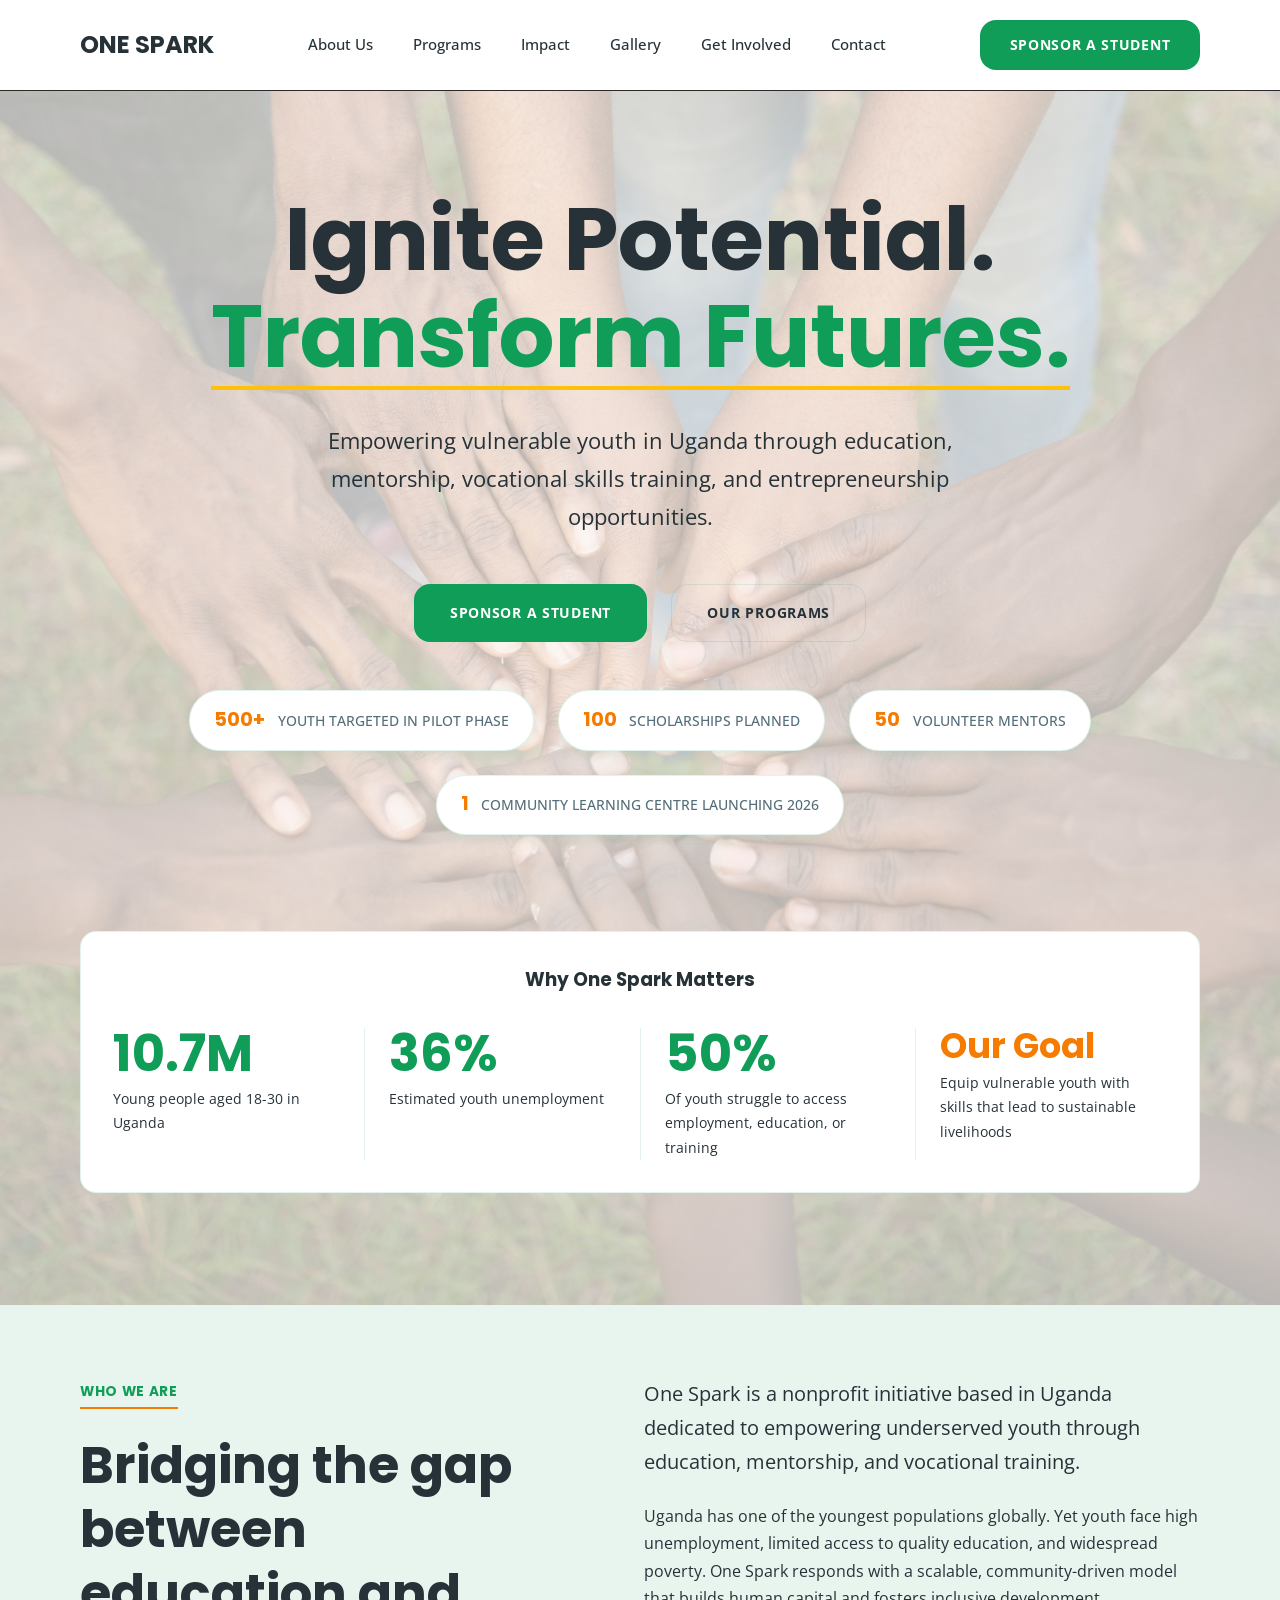
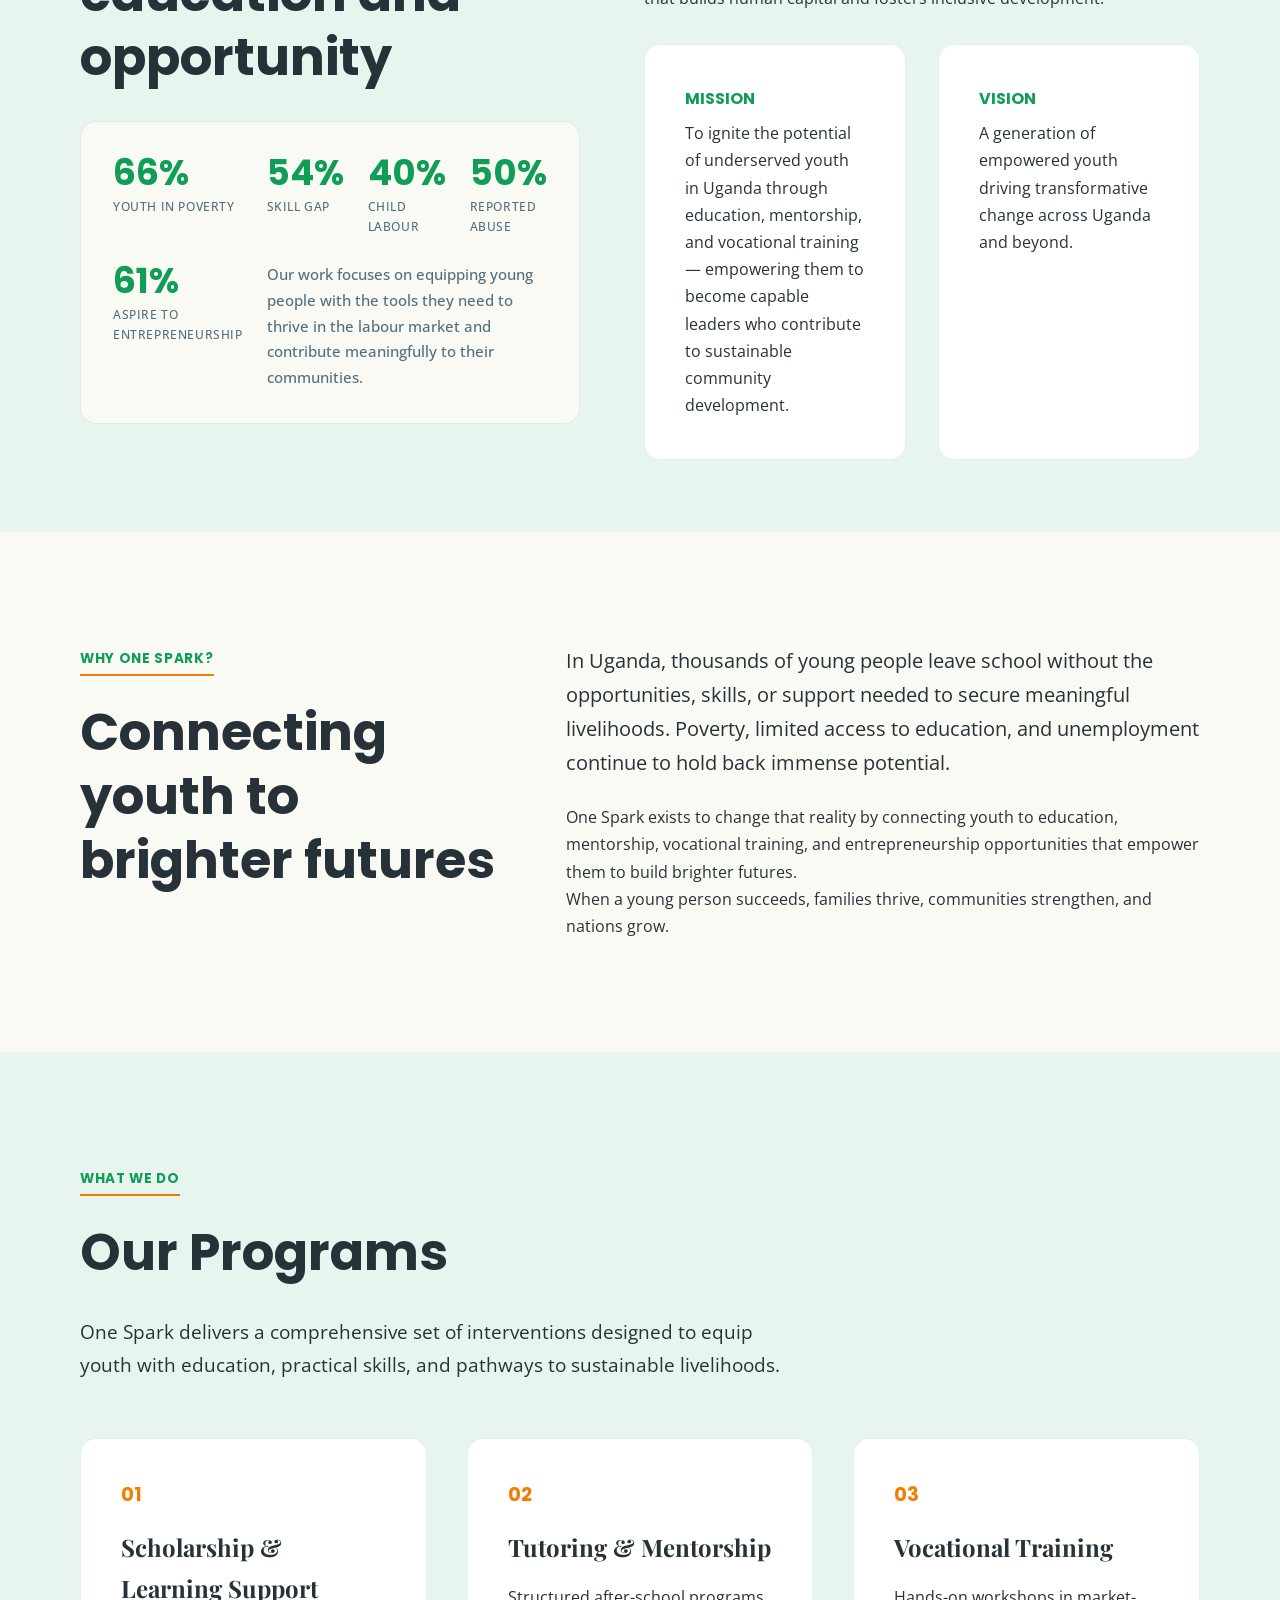
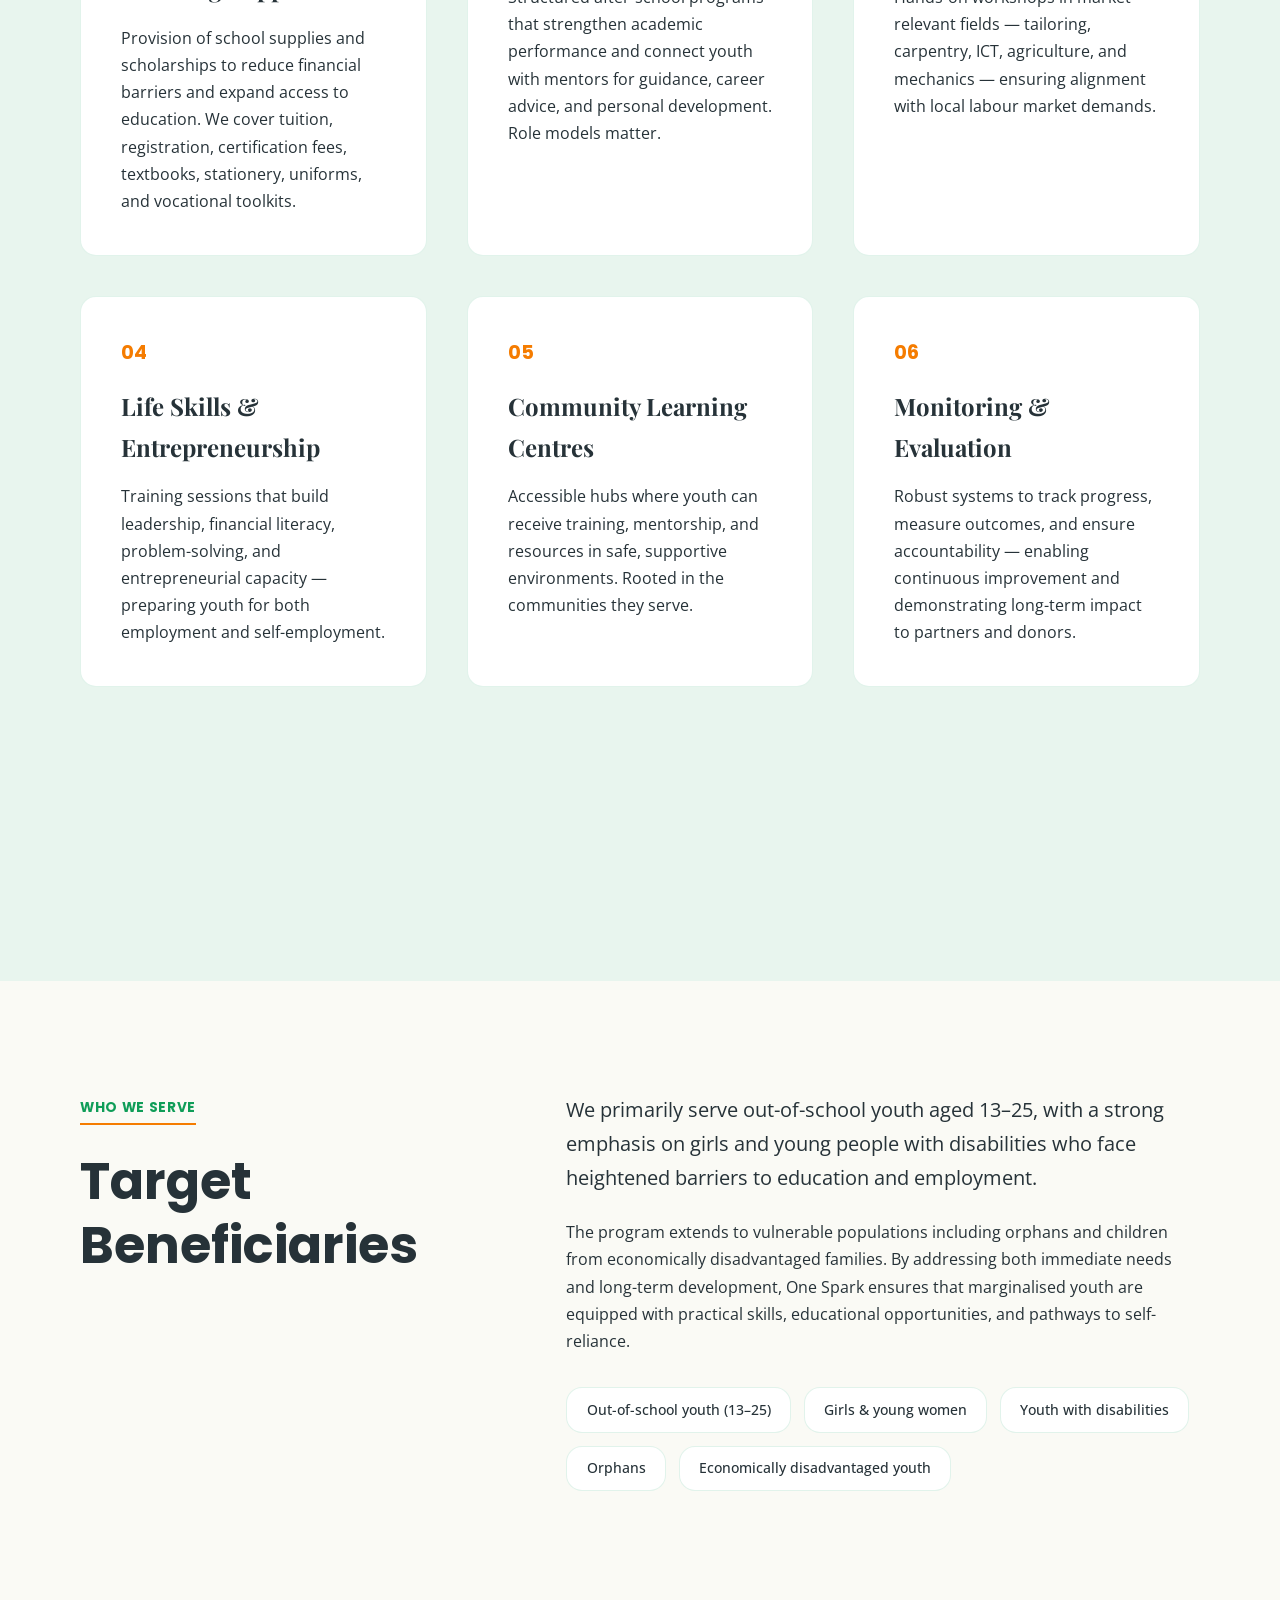
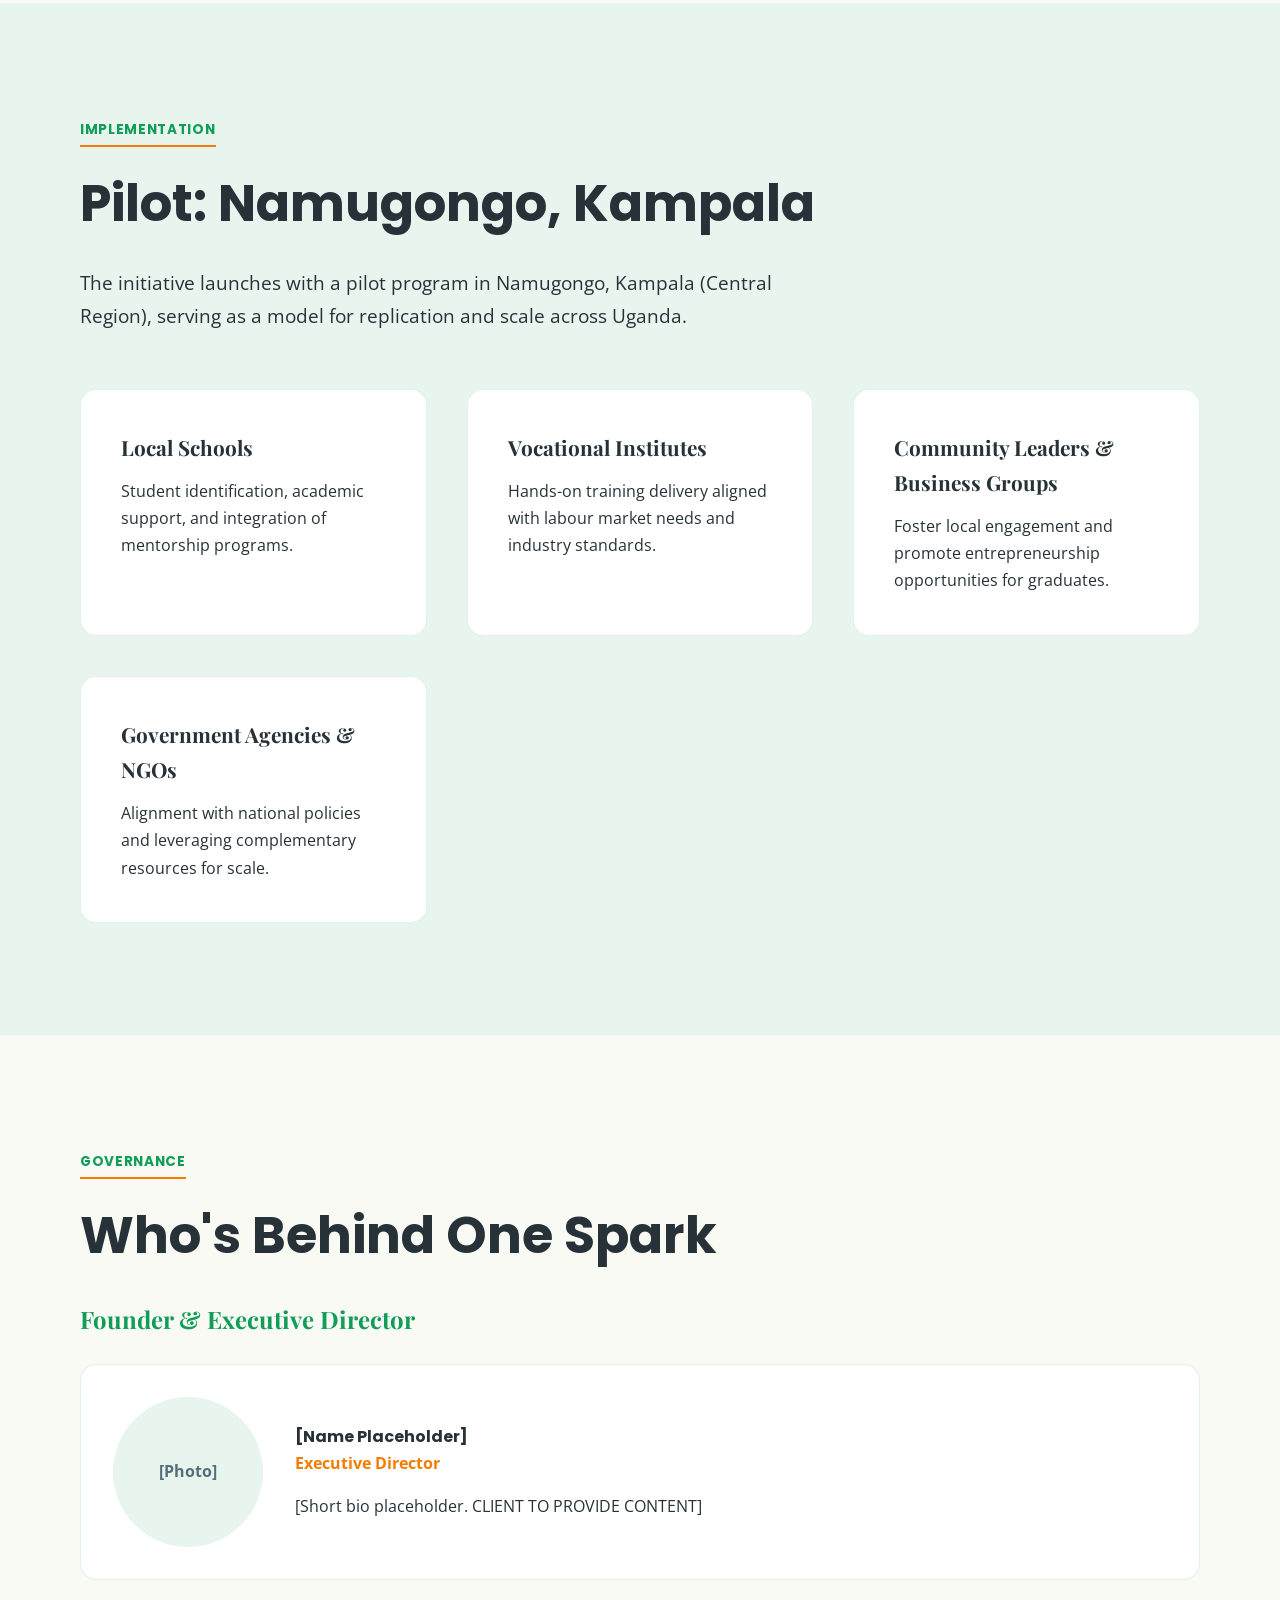
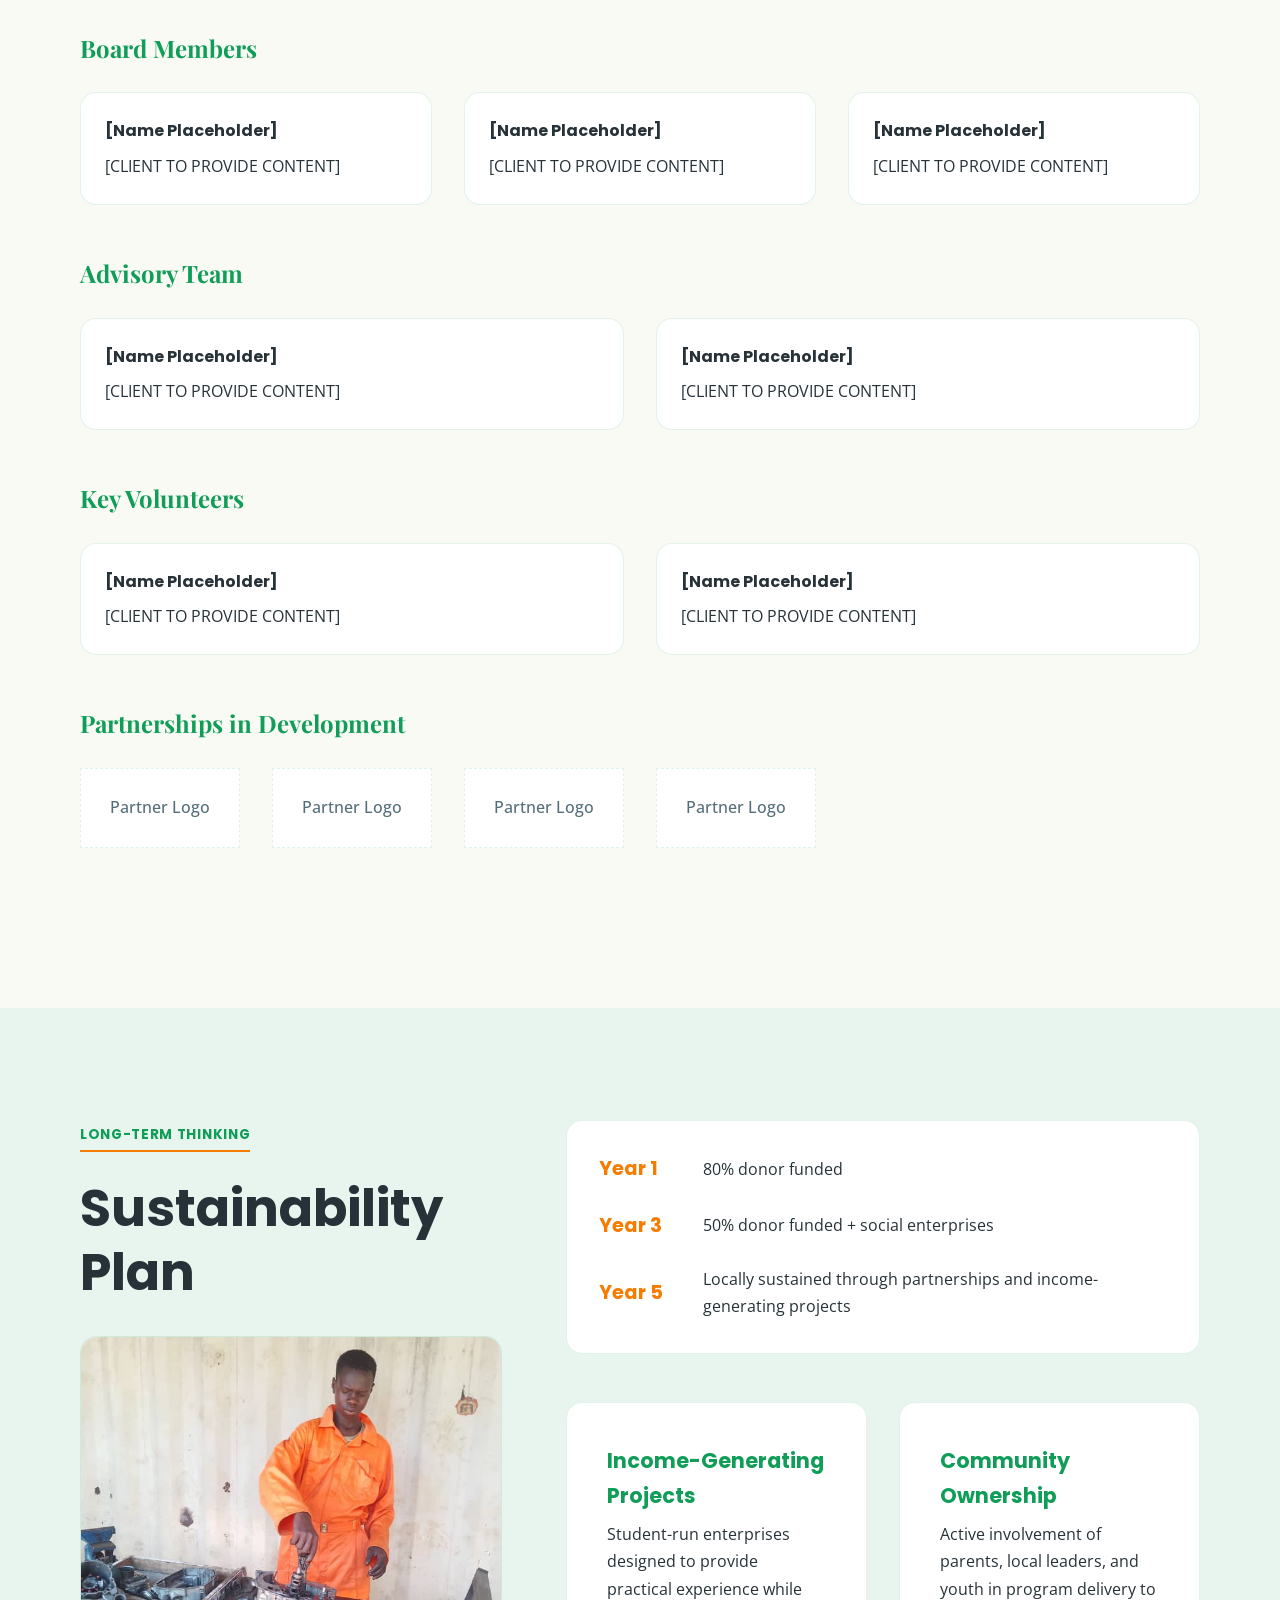
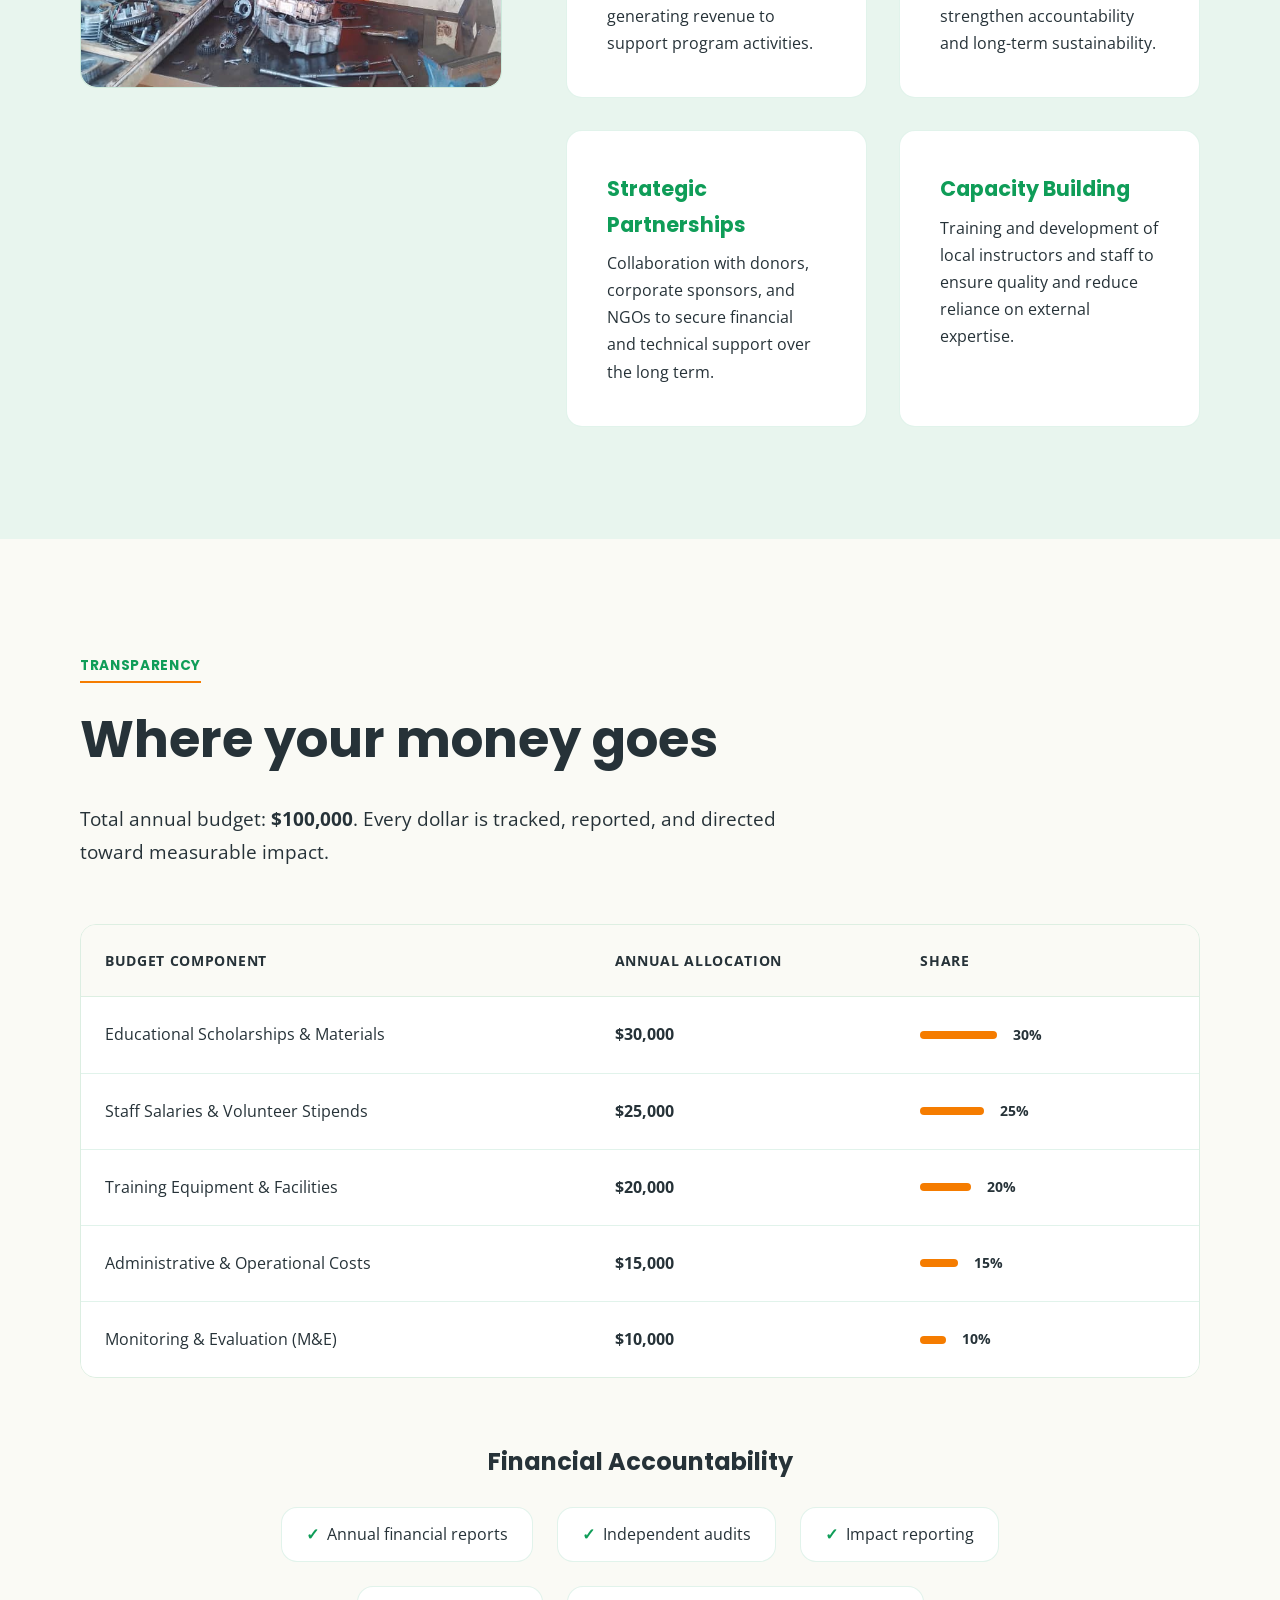
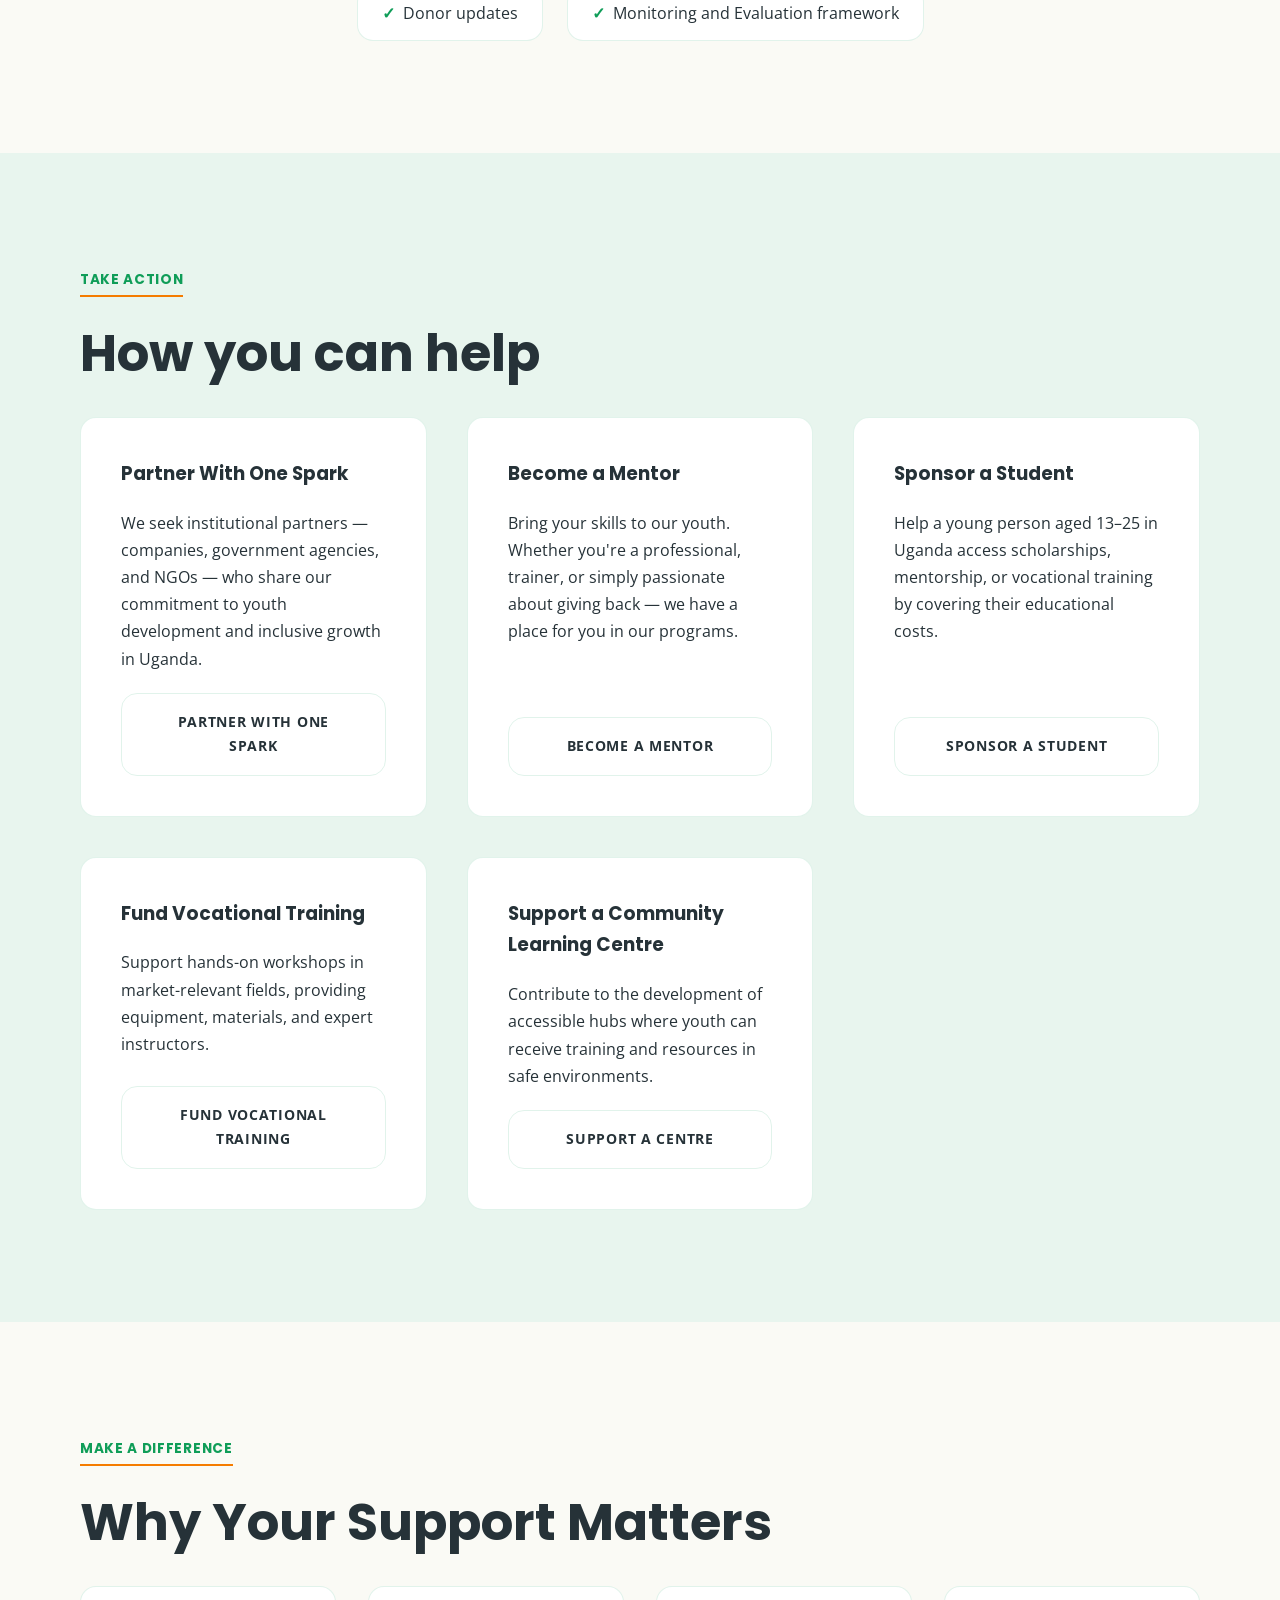
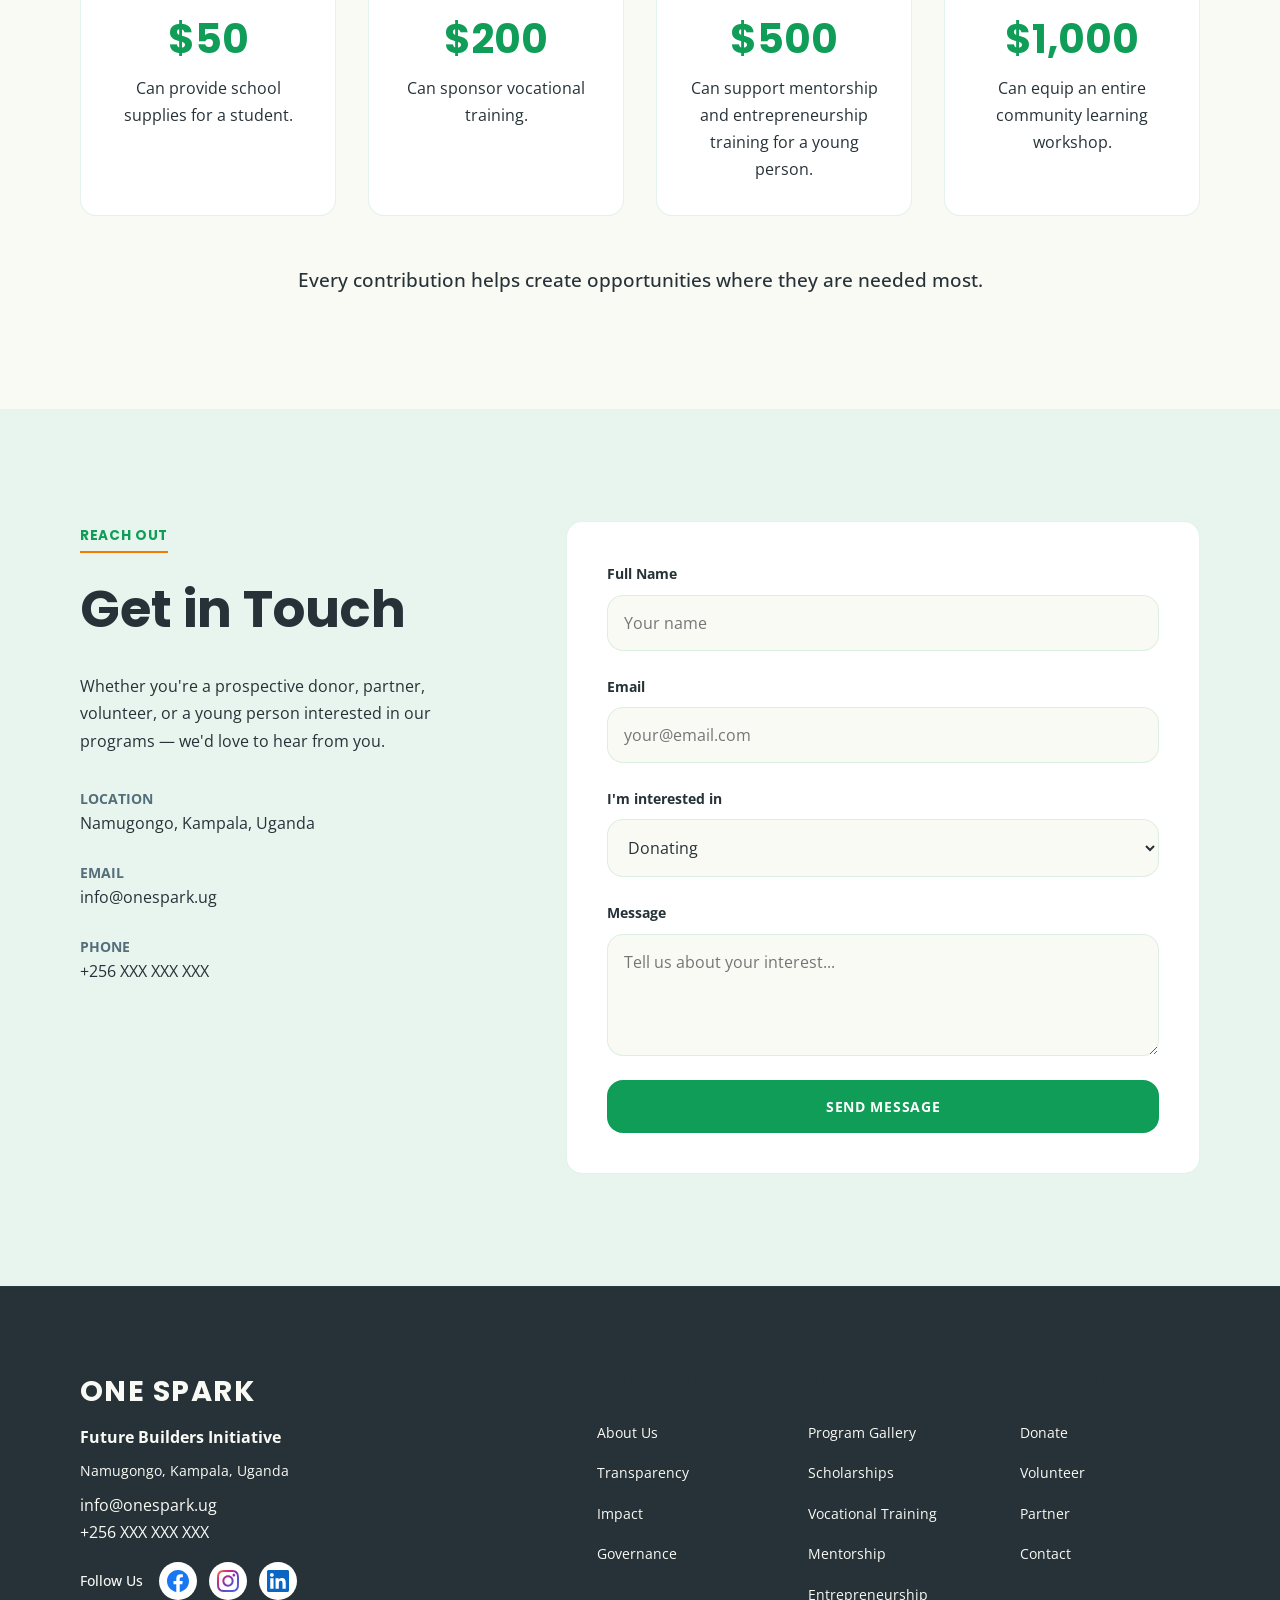
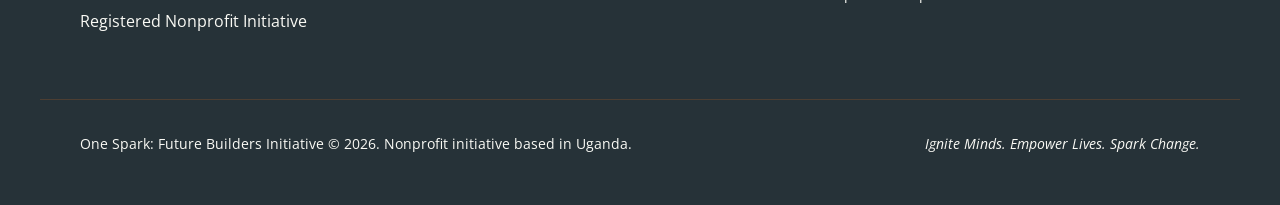
==== commit 0c9c0e1c: "feat: add new impact page, full site redesign and styling updates - create new impact.html page for " ====
--- a/index.html
+++ b/index.html
@@ -13,73 +13,94 @@
     rel="stylesheet">
 </head>
 
-<body>
+<body id="top">
 
   <!-- NAV -->
   <nav id="navbar">
     <div class="nav-inner">
-      <a href="#" class="nav-logo">ONE SPARK</a>
+      <a href="#top" class="nav-logo">ONE SPARK</a>
       <ul class="nav-links">
-        <li><a href="#about">About</a></li>
+        <li><a href="#about">About Us</a></li>
         <li><a href="#programs">Programs</a></li>
+        <li><a href="impact.html">Impact</a></li>
         <li><a href="gallery.html">Gallery</a></li>
-        <li><a href="#impact">Impact</a></li>
-        <li><a href="#budget">Transparency</a></li>
         <li><a href="#get-involved">Get Involved</a></li>
         <li><a href="#contact">Contact</a></li>
       </ul>
-      <a href="#donate" class="nav-cta">Donate</a>
+      <a href="#donate" class="nav-cta">Sponsor a Student</a>
       <button class="hamburger" id="hamburger" aria-label="Menu">
         <span></span><span></span><span></span>
       </button>
     </div>
     <div class="mobile-menu" id="mobile-menu">
-      <a href="#about">About</a>
+      <a href="#top">Home</a>
+      <a href="#about">About Us</a>
       <a href="#programs">Programs</a>
+      <a href="impact.html">Impact</a>
       <a href="gallery.html">Gallery</a>
-      <a href="#impact">Impact</a>
-      <a href="#budget">Transparency</a>
       <a href="#get-involved">Get Involved</a>
       <a href="#contact">Contact</a>
-      <a href="#donate" class="mobile-cta">Donate</a>
+      <a href="#donate" class="mobile-cta">Sponsor a Student</a>
     </div>
   </nav>
 
   <!-- HERO -->
   <section id="hero">
-    <div class="hero-label">Uganda / Est. 2026</div>
     <div class="hero-content">
       <h1 class="hero-headline">
-        <span class="line">Ignite Minds.</span>
-        <span class="line">Empower Lives.</span>
-        <span class="line accent-line">Spark Change.</span>
+        <span class="line">Ignite Potential.</span>
+        <span class="line accent-line">Transform Futures.</span>
       </h1>
-      <p class="hero-sub">A nonprofit initiative dedicated to equipping Uganda's underserved youth with education,
-        mentorship, and vocational skills — because potential should never be limited by circumstance.</p>
+      <p class="hero-sub">Empowering vulnerable youth in Uganda through education, mentorship, vocational skills
+        training, and entrepreneurship opportunities.</p>
       <div class="hero-actions">
-        <a href="#donate" class="btn-primary">Donate Now</a>
+        <a href="#donate" class="btn-primary">Sponsor a Student</a>
         <a href="#programs" class="btn-secondary">Our Programs</a>
       </div>
     </div>
+
+    <!-- Social Proof Badges -->
+    <div class="social-proof-row">
+      <div class="proof-badge">
+        <span class="proof-num">500+</span>
+        <span class="proof-label">Youth Targeted in Pilot Phase</span>
+      </div>
+      <div class="proof-badge">
+        <span class="proof-num">100</span>
+        <span class="proof-label">Scholarships Planned</span>
+      </div>
+      <div class="proof-badge">
+        <span class="proof-num">50</span>
+        <span class="proof-label">Volunteer Mentors</span>
+      </div>
+      <div class="proof-badge">
+        <span class="proof-num">1</span>
+        <span class="proof-label">Community Learning Centre Launching 2026</span>
+      </div>
+    </div>
+
+    <!-- Why One Spark Matters -->
     <div class="hero-stat-bar">
+      <h3 class="stat-bar-title" style="width: 100%; text-align: center; margin-bottom: 2rem;">Why One Spark Matters
+      </h3>
       <div class="stat-item">
         <span class="stat-num">10.7M</span>
-        <span class="stat-desc">Youth aged 18–30 in Uganda</span>
+        <span class="stat-desc">Young people aged 18-30 in Uganda</span>
       </div>
       <div class="stat-divider"></div>
       <div class="stat-item">
         <span class="stat-num">36%</span>
-        <span class="stat-desc">Youth unemployment rate</span>
+        <span class="stat-desc">Estimated youth unemployment</span>
       </div>
       <div class="stat-divider"></div>
       <div class="stat-item">
         <span class="stat-num">50%</span>
-        <span class="stat-desc">Youth not in education or work</span>
+        <span class="stat-desc">Of youth struggle to access employment, education, or training</span>
       </div>
       <div class="stat-divider"></div>
       <div class="stat-item">
-        <span class="stat-num">61%</span>
-        <span class="stat-desc">Aspire to entrepreneurship</span>
+        <span class="stat-num goal-num">Our Goal</span>
+        <span class="stat-desc">Equip vulnerable youth with skills that lead to sustainable livelihoods</span>
       </div>
     </div>
   </section>
@@ -90,8 +111,29 @@
       <div class="col-left">
         <span class="section-tag">Who We Are</span>
         <h2 class="section-title">Bridging the gap between education and opportunity</h2>
-        <div class="about-image-wrap">
-          <img src="Assets/Images/" alt="Who Image" class="about-image" />
+        <div class="about-stats">
+          <div class="about-stat-item">
+            <span class="about-stat-num">66%</span>
+            <span class="about-stat-desc">Youth in poverty</span>
+          </div>
+          <div class="about-stat-item">
+            <span class="about-stat-num">54%</span>
+            <span class="about-stat-desc">Skill gap</span>
+          </div>
+          <div class="about-stat-item">
+            <span class="about-stat-num">40%</span>
+            <span class="about-stat-desc">Child labour</span>
+          </div>
+          <div class="about-stat-item">
+            <span class="about-stat-num">50%</span>
+            <span class="about-stat-desc">Reported abuse</span>
+          </div>
+          <div class="about-stat-item">
+            <span class="about-stat-num">61%</span>
+            <span class="about-stat-desc">Aspire to entrepreneurship</span>
+          </div>
+          <p class="about-stats-note">Our work focuses on equipping young people with the tools they need to thrive in
+            the labour market and contribute meaningfully to their communities.</p>
         </div>
       </div>
       <div class="col-right">
@@ -100,26 +142,6 @@
         <p>Uganda has one of the youngest populations globally. Yet youth face high unemployment, limited access to
           quality education, and widespread poverty. One Spark responds with a scalable, community-driven model that
           builds human capital and fosters inclusive development.</p>
-        <div class="about-stats">
-          <div class="about-stat-item">
-            <span class="about-stat-num">66%</span>
-            <span class="about-stat-desc">Youth in poverty</span>
-          </div>
-          <div class="about-stat-item">
-            <span class="about-stat-num">54%</span>
-            <span class="about-stat-desc">Skill gap</span>
-          </div>
-          <div class="about-stat-item">
-            <span class="about-stat-num">40%</span>
-            <span class="about-stat-desc">Child labour</span>
-          </div>
-          <div class="about-stat-item">
-            <span class="about-stat-num">50%</span>
-            <span class="about-stat-desc">Reported abuse</span>
-          </div>
-        </div>
-        <p>Our work focuses on equipping young people with the tools they need to thrive in the labour market and
-          contribute meaningfully to their communities.</p>
         <div class="mission-box">
           <div class="mission-block">
             <span class="mission-label">Mission</span>
@@ -132,6 +154,24 @@
             <p>A generation of empowered youth driving transformative change across Uganda and beyond.</p>
           </div>
         </div>
+      </div>
+    </div>
+  </section>
+
+  <!-- WHY ONE SPARK -->
+  <section id="why-one-spark">
+    <div class="container two-col">
+      <div class="col-left">
+        <span class="section-tag">Why One Spark?</span>
+        <h2 class="section-title">Connecting youth to brighter futures</h2>
+      </div>
+      <div class="col-right">
+        <p class="body-large">In Uganda, thousands of young people leave school without the opportunities, skills, or
+          support needed to secure meaningful livelihoods. Poverty, limited access to education, and unemployment
+          continue to hold back immense potential.</p>
+        <p>One Spark exists to change that reality by connecting youth to education, mentorship, vocational training,
+          and entrepreneurship opportunities that empower them to build brighter futures.</p>
+        <p>When a young person succeeds, families thrive, communities strengthen, and nations grow.</p>
       </div>
     </div>
   </section>
@@ -192,36 +232,6 @@
       <div class="section-footer reveal" style="margin-top: 4rem; text-align: center;">
         <p style="margin-bottom: 2rem;">Discover more about our hands-on vocational workshops and impact.</p>
         <a href="gallery.html" class="btn-outline">View Program Gallery</a>
-      </div>
-    </div>
-  </section>
-
-  <!-- IMPACT OUTCOMES -->
-  <section id="impact">
-    <div class="container">
-      <span class="section-tag">Expected Outcomes</span>
-      <h2 class="section-title">What change looks like</h2>
-      <div class="outcomes-list">
-        <div class="outcome-item">
-          <span class="outcome-num">—01</span>
-          <p>Higher school enrolment and retention among children from low-income families</p>
-        </div>
-        <div class="outcome-item">
-          <span class="outcome-num">—02</span>
-          <p>Improved literacy and numeracy through tutoring and mentorship support</p>
-        </div>
-        <div class="outcome-item">
-          <span class="outcome-num">—03</span>
-          <p>Acquisition of market-relevant vocational skills leading to employment or self-employment</p>
-        </div>
-        <div class="outcome-item">
-          <span class="outcome-num">—04</span>
-          <p>Enhanced community engagement and support for youth-focused initiatives</p>
-        </div>
-        <div class="outcome-item">
-          <span class="outcome-num">—05</span>
-          <p>Reduction in youth unemployment and poverty through education, skills, and entrepreneurship</p>
-        </div>
       </div>
     </div>
   </section>
@@ -278,6 +288,146 @@
     </div>
   </section>
 
+  <!-- GOVERNANCE -->
+  <section id="governance">
+    <div class="container">
+      <span class="section-tag">Governance</span>
+      <h2 class="section-title">Who's Behind One Spark</h2>
+
+      <!-- Founder / ED -->
+      <div class="governance-block">
+        <h3>Founder &amp; Executive Director</h3>
+        <div class="gov-card">
+          <!-- TODO: client to provide bios/photos -->
+          <div class="gov-placeholder-img">[Photo]</div>
+          <div class="gov-info">
+            <h4>[Name Placeholder]</h4>
+            <p class="gov-title">Executive Director</p>
+            <p>[Short bio placeholder. CLIENT TO PROVIDE CONTENT]</p>
+          </div>
+        </div>
+      </div>
+
+      <!-- Board Members -->
+      <div class="governance-block">
+        <h3>Board Members</h3>
+        <div class="gov-grid">
+          <!-- TODO: client to provide bios/photos -->
+          <div class="gov-card simple">
+            <h4>[Name Placeholder]</h4>
+            <p>[CLIENT TO PROVIDE CONTENT]</p>
+          </div>
+          <div class="gov-card simple">
+            <h4>[Name Placeholder]</h4>
+            <p>[CLIENT TO PROVIDE CONTENT]</p>
+          </div>
+          <div class="gov-card simple">
+            <h4>[Name Placeholder]</h4>
+            <p>[CLIENT TO PROVIDE CONTENT]</p>
+          </div>
+        </div>
+      </div>
+
+      <!-- Advisory Team -->
+      <div class="governance-block">
+        <h3>Advisory Team</h3>
+        <div class="gov-grid">
+          <!-- TODO: client to provide bios/photos -->
+          <div class="gov-card simple">
+            <h4>[Name Placeholder]</h4>
+            <p>[CLIENT TO PROVIDE CONTENT]</p>
+          </div>
+          <div class="gov-card simple">
+            <h4>[Name Placeholder]</h4>
+            <p>[CLIENT TO PROVIDE CONTENT]</p>
+          </div>
+        </div>
+      </div>
+
+      <!-- Key Volunteers -->
+      <div class="governance-block">
+        <h3>Key Volunteers</h3>
+        <div class="gov-grid">
+          <!-- TODO: client to provide bios/photos -->
+          <div class="gov-card simple">
+            <h4>[Name Placeholder]</h4>
+            <p>[CLIENT TO PROVIDE CONTENT]</p>
+          </div>
+          <div class="gov-card simple">
+            <h4>[Name Placeholder]</h4>
+            <p>[CLIENT TO PROVIDE CONTENT]</p>
+          </div>
+        </div>
+      </div>
+
+      <!-- Partners -->
+      <div class="governance-block">
+        <h3>Partnerships in Development</h3>
+        <div class="partner-logo-strip">
+          <!-- TODO: client to provide logos -->
+          <div class="logo-box">Partner Logo</div>
+          <div class="logo-box">Partner Logo</div>
+          <div class="logo-box">Partner Logo</div>
+          <div class="logo-box">Partner Logo</div>
+        </div>
+      </div>
+
+    </div>
+  </section>
+
+
+  <!-- SUSTAINABILITY -->
+  <section id="sustainability">
+    <div class="container two-col reverse">
+      <div class="col-left">
+        <span class="section-tag">Long-Term Thinking</span>
+        <h2 class="section-title">Sustainability Plan</h2>
+        <div class="sustain-image-wrap">
+          <img src="Assets/Images/mech-1.jpeg" alt="Vocational Training Impact" class="sustain-image" />
+        </div>
+      </div>
+      <div class="col-right">
+        <div class="funding-timeline">
+          <div class="timeline-step">
+            <span class="tl-year">Year 1</span>
+            <span class="tl-desc">80% donor funded</span>
+          </div>
+          <div class="timeline-step">
+            <span class="tl-year">Year 3</span>
+            <span class="tl-desc">50% donor funded + social enterprises</span>
+          </div>
+          <div class="timeline-step">
+            <span class="tl-year">Year 5</span>
+            <span class="tl-desc">Locally sustained through partnerships and income-generating projects</span>
+          </div>
+        </div>
+
+        <div class="sustain-list">
+          <div class="sustain-item">
+            <h4>Income-Generating Projects</h4>
+            <p>Student-run enterprises designed to provide practical experience while generating revenue to support
+              program activities.</p>
+          </div>
+          <div class="sustain-item">
+            <h4>Community Ownership</h4>
+            <p>Active involvement of parents, local leaders, and youth in program delivery to strengthen accountability
+              and long-term sustainability.</p>
+          </div>
+          <div class="sustain-item">
+            <h4>Strategic Partnerships</h4>
+            <p>Collaboration with donors, corporate sponsors, and NGOs to secure financial and technical support over
+              the long term.</p>
+          </div>
+          <div class="sustain-item">
+            <h4>Capacity Building</h4>
+            <p>Training and development of local instructors and staff to ensure quality and reduce reliance on external
+              expertise.</p>
+          </div>
+        </div>
+      </div>
+    </div>
+  </section>
+
   <!-- BUDGET / TRANSPARENCY -->
   <section id="budget">
     <div class="container">
@@ -327,42 +477,30 @@
           </div>
         </div>
       </div>
-    </div>
-  </section>
-
-  <!-- SUSTAINABILITY -->
-  <section id="sustainability">
-    <div class="container two-col reverse">
-      <div class="col-left">
-        <span class="section-tag">Long-Term Thinking</span>
-        <h2 class="section-title">Sustainability Plan</h2>
-        <div class="sustain-image-wrap">
-          <img src="Assets/Images/mech-1.jpeg" alt="Vocational Training Impact" class="sustain-image" />
-        </div>
-      </div>
-      <div class="col-right">
-        <div class="sustain-list">
-          <div class="sustain-item">
-            <h4>Income-Generating Projects</h4>
-            <p>Student-run enterprises designed to provide practical experience while generating revenue to support
-              program activities.</p>
-          </div>
-          <div class="sustain-item">
-            <h4>Community Ownership</h4>
-            <p>Active involvement of parents, local leaders, and youth in program delivery to strengthen accountability
-              and long-term sustainability.</p>
-          </div>
-          <div class="sustain-item">
-            <h4>Strategic Partnerships</h4>
-            <p>Collaboration with donors, corporate sponsors, and NGOs to secure financial and technical support over
-              the long term.</p>
-          </div>
-          <div class="sustain-item">
-            <h4>Capacity Building</h4>
-            <p>Training and development of local instructors and staff to ensure quality and reduce reliance on external
-              expertise.</p>
-          </div>
-        </div>
+
+      <!-- Financial Accountability -->
+      <div class="accountability-block" style="margin-top: 4rem;">
+        <h3 style="font-family: 'Poppins', sans-serif; font-size: 1.5rem; margin-bottom: 1.5rem; text-align: center;">
+          Financial Accountability</h3>
+        <ul class="accountability-list"
+          style="display: flex; flex-wrap: wrap; gap: 1.5rem; justify-content: center; max-width: 800px; margin: 0 auto;">
+          <li
+            style="display: flex; align-items: center; gap: 0.5rem; background: var(--bg-card); padding: 0.8rem 1.5rem; border-radius: var(--border-radius-standard); border: 1px solid var(--border-color);">
+            <span style="color: var(--accent-primary); font-weight: bold;">✓</span> Annual financial reports</li>
+          <li
+            style="display: flex; align-items: center; gap: 0.5rem; background: var(--bg-card); padding: 0.8rem 1.5rem; border-radius: var(--border-radius-standard); border: 1px solid var(--border-color);">
+            <span style="color: var(--accent-primary); font-weight: bold;">✓</span> Independent audits</li>
+          <li
+            style="display: flex; align-items: center; gap: 0.5rem; background: var(--bg-card); padding: 0.8rem 1.5rem; border-radius: var(--border-radius-standard); border: 1px solid var(--border-color);">
+            <span style="color: var(--accent-primary); font-weight: bold;">✓</span> Impact reporting</li>
+          <li
+            style="display: flex; align-items: center; gap: 0.5rem; background: var(--bg-card); padding: 0.8rem 1.5rem; border-radius: var(--border-radius-standard); border: 1px solid var(--border-color);">
+            <span style="color: var(--accent-primary); font-weight: bold;">✓</span> Donor updates</li>
+          <li
+            style="display: flex; align-items: center; gap: 0.5rem; background: var(--bg-card); padding: 0.8rem 1.5rem; border-radius: var(--border-radius-standard); border: 1px solid var(--border-color);">
+            <span style="color: var(--accent-primary); font-weight: bold;">✓</span> Monitoring and Evaluation framework
+          </li>
+        </ul>
       </div>
     </div>
   </section>
@@ -374,80 +512,65 @@
       <h2 class="section-title">How you can help</h2>
       <div class="involved-grid">
         <div class="involved-card">
-          <h3>Partner With Us</h3>
+          <h3>Partner With One Spark</h3>
           <p>We seek institutional partners — companies, government agencies, and NGOs — who share our commitment to
             youth development and inclusive growth in Uganda.</p>
-          <a href="#contact" class="btn-outline">Start a Conversation</a>
+          <a href="#contact" class="btn-outline">Partner With One Spark</a>
         </div>
         <div class="involved-card">
-          <h3>Volunteer or Mentor</h3>
+          <h3>Become a Mentor</h3>
           <p>Bring your skills to our youth. Whether you're a professional, trainer, or simply passionate about giving
             back — we have a place for you in our programs.</p>
-          <a href="#contact" class="btn-outline">Apply to Volunteer</a>
+          <a href="#contact" class="btn-outline">Become a Mentor</a>
         </div>
         <div class="involved-card">
-          <h3>Apply to the Program</h3>
-          <p>Are you a young person aged 13–25 in Uganda? Or do you know someone who could benefit from our
-            scholarships, mentorship, or vocational training?</p>
-          <a href="#contact" class="btn-outline">Apply Now</a>
-        </div>
-      </div>
-    </div>
-  </section>
-
-  <!-- DONATE 
-  <section id="donate">
-    <div class="container donate-inner">
-      <div class="donate-text">
-        <span class="section-tag light">Make a Difference</span>
-        <h2 class="section-title">Support One Spark</h2>
-        <p>Every contribution — large or small — directly funds scholarships, vocational training, and mentorship for Uganda's most vulnerable youth. One Spark offers donors a high-impact opportunity to transform lives and contribute to inclusive, long-term development.</p>
-        <div class="impact-calc">
-          <p class="calc-label">What your donation can do:</p>
-          <ul>
-            <li><strong>$50</strong> — School supplies for one learner</li>
-            <li><strong>$200</strong> — One month of vocational training</li>
-            <li><strong>$500</strong> — Full scholarship for one term</li>
-            <li><strong>$2,000</strong> — Equip a community learning centre</li>
-          </ul>
-        </div>
-      </div>
-      <div class="donate-form-wrap">
-        <form class="donate-form" id="donate-form">
-          <p class="form-title">Choose an Amount</p>
-          <div class="amount-options">
-            <button type="button" class="amount-btn" data-amount="50">$50</button>
-            <button type="button" class="amount-btn" data-amount="100">$100</button>
-            <button type="button" class="amount-btn active" data-amount="200">$200</button>
-            <button type="button" class="amount-btn" data-amount="500">$500</button>
-          </div>
-          <div class="form-group">
-            <label for="custom-amount">Or enter a custom amount (USD)</label>
-            <input type="number" id="custom-amount" placeholder="e.g. 150" min="1" />
-          </div>
-          <div class="form-group">
-            <label for="donor-name">Full Name</label>
-            <input type="text" id="donor-name" placeholder="Your name" />
-          </div>
-          <div class="form-group">
-            <label for="donor-email">Email</label>
-            <input type="email" id="donor-email" placeholder="your@email.com" />
-          </div>
-          <div class="form-group">
-            <label for="donation-type">Donation Type</label>
-            <select id="donation-type">
-              <option value="once">One-time</option>
-              <option value="monthly">Monthly (recurring)</option>
-              <option value="annual">Annual</option>
-            </select>
-          </div>
-          <button type="submit" class="btn-donate">Donate Now</button>
-          <p class="form-note">Secure &amp; transparent. You will receive a receipt by email.</p>
-        </form>
-      </div>
-    </div>
-  </section>
-  -->
+          <h3>Sponsor a Student</h3>
+          <p>Help a young person aged 13–25 in Uganda access scholarships, mentorship, or vocational training by
+            covering their educational costs.</p>
+          <a href="#donate" class="btn-outline">Sponsor a Student</a>
+        </div>
+        <div class="involved-card">
+          <h3>Fund Vocational Training</h3>
+          <p>Support hands-on workshops in market-relevant fields, providing equipment, materials, and expert
+            instructors.</p>
+          <a href="#donate" class="btn-outline">Fund Vocational Training</a>
+        </div>
+        <div class="involved-card">
+          <h3>Support a Community Learning Centre</h3>
+          <p>Contribute to the development of accessible hubs where youth can receive training and resources in safe
+            environments.</p>
+          <a href="#donate" class="btn-outline">Support a Centre</a>
+        </div>
+      </div>
+    </div>
+  </section>
+
+  <!-- WHY YOUR SUPPORT MATTERS -->
+  <section id="why-support">
+    <div class="container">
+      <span class="section-tag light">Make a Difference</span>
+      <h2 class="section-title">Why Your Support Matters</h2>
+      <div class="support-grid">
+        <div class="support-tier">
+          <span class="tier-amount">$50</span>
+          <p>Can provide school supplies for a student.</p>
+        </div>
+        <div class="support-tier">
+          <span class="tier-amount">$200</span>
+          <p>Can sponsor vocational training.</p>
+        </div>
+        <div class="support-tier">
+          <span class="tier-amount">$500</span>
+          <p>Can support mentorship and entrepreneurship training for a young person.</p>
+        </div>
+        <div class="support-tier">
+          <span class="tier-amount">$1,000</span>
+          <p>Can equip an entire community learning workshop.</p>
+        </div>
+      </div>
+      <p class="support-closing">Every contribution helps create opportunities where they are needed most.</p>
+    </div>
+  </section>
 
   <!-- CONTACT -->
   <section id="contact">
@@ -466,6 +589,10 @@
             <span class="contact-label">Email</span>
             <span>info@onespark.ug</span>
           </div>
+          <div class="contact-line">
+            <span class="contact-label">Phone</span>
+            <span>+256 XXX XXX XXX</span>
+          </div>
         </div>
       </div>
       <div class="col-right">
@@ -506,13 +633,42 @@
         <p class="footer-logo">ONE SPARK</p>
         <p class="footer-tagline">Future Builders Initiative</p>
         <p class="footer-location">Namugongo, Kampala, Uganda</p>
+        <p class="footer-contact">info@onespark.ug<br />+256 XXX XXX XXX</p>
+        <div class="footer-social">
+          <span class="footer-social-label">Follow Us</span>
+          <a href="#" class="social-icon" aria-label="Facebook">
+            <svg viewBox="0 0 24 24" width="22" height="22" fill="#1877F2" aria-hidden="true">
+              <path d="M24 12.073c0-6.627-5.373-12-12-12s-12 5.373-12 12c0 5.99 4.388 10.954 10.125 11.854v-8.385H7.078v-3.47h3.047V9.43c0-3.007 1.792-4.669 4.533-4.669 1.312 0 2.686.235 2.686.235v2.953H15.83c-1.491 0-1.956.925-1.956 1.874v2.25h3.328l-.532 3.47h-2.796v8.385C19.612 23.027 24 18.062 24 12.073z"/>
+            </svg>
+          </a>
+          <a href="#" class="social-icon" aria-label="Instagram">
+            <svg viewBox="0 0 24 24" width="22" height="22" aria-hidden="true">
+              <defs>
+                <linearGradient id="ig-gradient" x1="0" y1="0" x2="1" y2="1">
+                  <stop offset="0" stop-color="#F58529"/>
+                  <stop offset="0.25" stop-color="#DD2A7B"/>
+                  <stop offset="0.5" stop-color="#8134AF"/>
+                  <stop offset="0.75" stop-color="#515BD4"/>
+                </linearGradient>
+              </defs>
+              <path fill="url(#ig-gradient)" d="M12 2.163c3.204 0 3.584.012 4.85.07 3.252.148 4.771 1.691 4.919 4.919.058 1.265.069 1.645.069 4.849 0 3.205-.012 3.584-.069 4.849-.149 3.225-1.664 4.771-4.919 4.919-1.266.058-1.644.07-4.85.07-3.204 0-3.584-.012-4.849-.07-3.26-.149-4.771-1.699-4.919-4.92-.058-1.265-.07-1.644-.07-4.849 0-3.204.013-3.583.07-4.849.149-3.227 1.664-4.771 4.919-4.919 1.266-.057 1.645-.069 4.849-.069zm0-2.163c-3.259 0-3.667.014-4.947.072-4.358.2-6.78 2.618-6.98 6.98-.059 1.281-.073 1.689-.073 4.948 0 3.259.014 3.668.072 4.948.2 4.358 2.618 6.78 6.98 6.98 1.281.058 1.689.072 4.948.072 3.259 0 3.668-.014 4.948-.072 4.354-.2 6.782-2.618 6.979-6.98.059-1.28.073-1.689.073-4.948 0-3.259-.014-3.667-.072-4.947-.196-4.354-2.617-6.78-6.979-6.98-1.281-.059-1.69-.073-4.949-.073zm0 5.838c-3.403 0-6.162 2.759-6.162 6.162s2.759 6.163 6.162 6.163 6.162-2.759 6.162-6.163c0-3.403-2.759-6.162-6.162-6.162zm0 10.162c-2.209 0-4-1.79-4-4 0-2.209 1.791-4 4-4s4 1.791 4 4c0 2.21-1.791 4-4 4zm6.406-11.845c-.796 0-1.441.645-1.441 1.44s.645 1.44 1.441 1.44c.795 0 1.439-.645 1.439-1.44s-.644-1.44-1.439-1.44z"/>
+            </svg>
+          </a>
+          <a href="#" class="social-icon" aria-label="LinkedIn">
+            <svg viewBox="0 0 24 24" width="22" height="22" fill="#0A66C2" aria-hidden="true">
+              <path d="M20.447 20.452h-3.554v-5.569c0-1.328-.027-3.037-1.852-3.037-1.853 0-2.136 1.445-2.136 2.939v5.667H9.351V9h3.414v1.561h.046c.477-.9 1.637-1.85 3.37-1.85 3.601 0 4.267 2.37 4.267 5.455v6.286zM5.337 7.433c-1.144 0-2.063-.926-2.063-2.065 0-1.138.92-2.063 2.063-2.063 1.14 0 2.064.925 2.064 2.063 0 1.139-.925 2.065-2.064 2.065zm1.782 13.019H3.555V9h3.564v11.452zM22.225 0H1.771C.792 0 0 .774 0 1.729v20.542C0 23.227.792 24 1.771 24h20.451C23.2 24 24 23.227 24 22.271V1.729C24 .774 23.2 0 22.225 0z"/>
+            </svg>
+          </a>
+        </div>
+        <p class="footer-registered">Registered Nonprofit Initiative</p>
       </div>
       <div class="footer-links">
         <div class="footer-col">
           <h5>Organization</h5>
           <a href="#about">About Us</a>
-          <a href="#impact">Impact</a>
           <a href="#budget">Transparency</a>
+          <a href="impact.html">Impact</a>
+          <a href="#governance">Governance</a>
         </div>
         <div class="footer-col">
           <h5>Programs</h5>
--- a/style.css
+++ b/style.css
@@ -315,6 +315,23 @@
   flex-direction: column;
   gap: 3rem;
   align-items: center;
+  position: relative;
+  background-image: url('Assets/Images/hands.jpg');
+  background-size: cover;
+  background-position: center;
+}
+
+#hero::before {
+  content: "";
+  position: absolute;
+  inset: 0;
+  background-color: rgba(250, 250, 245, 0.72);
+  z-index: 0;
+}
+
+#hero > * {
+  position: relative;
+  z-index: 1;
 }
 
 .hero-label {
@@ -494,35 +511,31 @@
 }
 
 /* --- About Stats --- */
-.about-image-wrap {
+#about {
+  padding: 4.5rem 0;
+}
+
+#about .mission-box {
   margin-top: 2rem;
-  width: 100%;
-  overflow: hidden;
-  border-radius: var(--border-radius-standard);
-  border: 1px solid var(--border-color);
-}
-
-.about-image {
-  width: 100%;
-  height: 400px;
-  object-fit: cover;
-  display: block;
-  transition: var(--transition-smooth);
-}
-
-.about-image:hover {
-  transform: scale(1.03);
 }
 
 .about-stats {
   display: grid;
   grid-template-columns: repeat(4, 1fr);
   gap: 1.5rem;
-  margin: 2.5rem 0;
+  margin: 2rem 0;
   padding: 2rem;
   background-color: var(--bg-canvas);
   border: 1px solid var(--border-color);
   border-radius: var(--border-radius-standard);
+}
+
+.about-stats-note {
+  grid-column: 2 / -1;
+  align-self: center;
+  font-size: 0.95rem;
+  font-weight: 500;
+  color: var(--text-muted);
 }
 
 .about-stat-item {
@@ -918,6 +931,35 @@
   font-size: 0.9rem;
 }
 
+.footer-social {
+  display: flex;
+  align-items: center;
+  gap: 0.75rem;
+  margin-top: 0.5rem;
+}
+
+.footer-social-label {
+  font-size: 0.9rem;
+  font-weight: 500;
+  margin-right: 0.25rem;
+}
+
+.social-icon {
+  display: inline-flex;
+  align-items: center;
+  justify-content: center;
+  width: 38px;
+  height: 38px;
+  border-radius: 50%;
+  background-color: var(--bg-card);
+  transition: var(--transition-smooth);
+}
+
+.social-icon:hover {
+  transform: translateY(-3px);
+  box-shadow: 0 6px 16px rgba(15, 157, 88, 0.25);
+}
+
 .footer-links {
   display: grid;
   grid-template-columns: repeat(3, 1fr);
@@ -979,6 +1021,11 @@
   grid-template-columns: repeat(auto-fill, minmax(350px, 1fr));
   gap: 2rem;
   padding: 5rem 0;
+}
+
+/* Gallery page: exactly 3x3 grid */
+.gallery-page .gallery-grid {
+  grid-template-columns: repeat(3, 1fr);
 }
 
 .gallery-item {
@@ -1042,3 +1089,277 @@
   opacity: 1;
 }
 
+
+/* --- Governance --- */
+.governance-block {
+  margin-bottom: 3rem;
+}
+
+.governance-block h3 {
+  font-family: 'Playfair Display', serif;
+  font-size: 1.5rem;
+  margin-bottom: 1.5rem;
+  color: var(--accent-primary);
+}
+
+.gov-card {
+  background-color: var(--bg-card);
+  border: 1px solid var(--border-color);
+  border-radius: var(--border-radius-standard);
+  padding: 2rem;
+  display: flex;
+  gap: 2rem;
+  align-items: center;
+}
+
+.gov-card.simple {
+  flex-direction: column;
+  align-items: flex-start;
+  gap: 0.5rem;
+  padding: 1.5rem;
+}
+
+.gov-placeholder-img {
+  width: 150px;
+  height: 150px;
+  background-color: var(--bg-alternate);
+  border-radius: 50%;
+  display: flex;
+  align-items: center;
+  justify-content: center;
+  font-weight: 700;
+  color: var(--text-muted);
+}
+
+.gov-info {
+  flex: 1;
+}
+
+.gov-title {
+  color: var(--accent-secondary);
+  font-weight: 700;
+  margin-bottom: 1rem;
+}
+
+.gov-grid {
+  display: grid;
+  grid-template-columns: repeat(auto-fit, minmax(250px, 1fr));
+  gap: 2rem;
+}
+
+.partner-logo-strip {
+  display: flex;
+  gap: 2rem;
+  flex-wrap: wrap;
+}
+
+.logo-box {
+  width: 160px;
+  height: 80px;
+  border: 1px dashed var(--border-color);
+  display: flex;
+  align-items: center;
+  justify-content: center;
+  background-color: var(--bg-card);
+  color: var(--text-muted);
+  font-weight: 500;
+}
+
+/* --- Funding Timeline --- */
+.funding-timeline {
+  display: flex;
+  flex-direction: column;
+  gap: 1.5rem;
+  margin-bottom: 3rem;
+  padding: 2rem;
+  background-color: var(--bg-card);
+  border-radius: var(--border-radius-standard);
+  border: 1px solid var(--border-color);
+}
+
+.timeline-step {
+  display: flex;
+  align-items: center;
+  gap: 1.5rem;
+}
+
+.tl-year {
+  font-family: 'Poppins', sans-serif;
+  font-weight: 700;
+  color: var(--accent-secondary);
+  font-size: 1.2rem;
+  min-width: 80px;
+}
+
+/* --- Support Matters --- */
+.support-grid {
+  display: grid;
+  grid-template-columns: repeat(auto-fit, minmax(220px, 1fr));
+  gap: 2rem;
+  margin-bottom: 3rem;
+}
+
+.support-tier {
+  background-color: var(--bg-card);
+  border: 1px solid var(--border-color);
+  border-radius: var(--border-radius-standard);
+  padding: 2rem;
+  text-align: center;
+  display: flex;
+  flex-direction: column;
+  gap: 1rem;
+  transition: var(--transition-smooth);
+}
+
+.support-tier:hover {
+  transform: translateY(-4px);
+  border-color: var(--accent-primary);
+  box-shadow: 0 8px 24px rgba(249, 115, 22, 0.10);
+}
+
+.tier-amount {
+  font-family: 'Poppins', sans-serif;
+  font-size: 2.5rem;
+  font-weight: 700;
+  color: var(--accent-primary);
+  line-height: 1;
+}
+
+.support-closing {
+  text-align: center;
+  font-size: 1.2rem;
+  font-weight: 500;
+}
+
+/* --- Testimonials --- */
+.testimonial-card {
+  display: flex;
+  flex-direction: column;
+  justify-content: space-between;
+}
+
+.testimonial-quote {
+  font-style: italic;
+  margin: 1.5rem 0;
+  flex: 1;
+}
+
+.testimonial-author {
+  font-weight: 700;
+  color: var(--accent-secondary);
+}
+
+/* --- Social Proof Badges --- */
+.social-proof-row {
+  display: flex;
+  flex-wrap: wrap;
+  gap: 1.5rem;
+  justify-content: center;
+  max-width: 1000px;
+  width: 100%;
+  margin: 0 auto 3rem;
+  padding: 0 2.5rem;
+}
+
+.proof-badge {
+  background-color: var(--bg-card);
+  border: 1px solid var(--border-color);
+  padding: 0.8rem 1.5rem;
+  border-radius: 50px;
+  display: flex;
+  align-items: center;
+  gap: 0.8rem;
+  box-shadow: 0 4px 12px rgba(15, 157, 88, 0.08);
+}
+
+.proof-num {
+  font-family: 'Poppins', sans-serif;
+  font-weight: 700;
+  color: var(--accent-secondary);
+  font-size: 1.2rem;
+}
+
+.proof-label {
+  font-size: 0.85rem;
+  font-weight: 500;
+  text-transform: uppercase;
+  color: var(--text-muted);
+}
+
+/* --- Goal Stat --- */
+.goal-num {
+  font-size: 2.2rem;
+  color: var(--accent-secondary);
+}
+
+/* --- Image Placeholders --- */
+.gallery-placeholder {
+  display: flex;
+  align-items: center;
+  justify-content: center;
+  background-color: var(--bg-alternate);
+  color: var(--text-muted);
+  font-weight: 500;
+  font-size: 0.9rem;
+  text-transform: uppercase;
+  letter-spacing: 0.05em;
+  border: 2px dashed var(--border-color);
+}
+
+/* --- Featured Story (Ivan) --- */
+.feature-story {
+  display: grid;
+  grid-template-columns: 0.85fr 1.15fr;
+  gap: 2.5rem;
+  align-items: center;
+}
+
+.feature-story-media {
+  aspect-ratio: 4 / 5;
+  overflow: hidden;
+  border-radius: var(--border-radius-standard);
+  border: 1px solid var(--border-color);
+}
+
+.feature-story-media img {
+  width: 100%;
+  height: 100%;
+  object-fit: cover;
+  display: block;
+}
+
+.feature-story-body {
+  display: flex;
+  flex-direction: column;
+  gap: 0.75rem;
+}
+
+@media (max-width: 768px) {
+  .feature-story {
+    grid-template-columns: 1fr;
+  }
+}
+
+/* --- Take Action CTA Cards --- */
+#get-involved .involved-card {
+  display: flex;
+  flex-direction: column;
+  gap: 1.25rem;
+}
+
+#get-involved .involved-card .btn-outline {
+  margin-top: auto;
+  width: 100%;
+}
+
+/* --- Sustainability Tiles (side by side) --- */
+.sustain-list {
+  grid-template-columns: repeat(2, 1fr);
+}
+
+@media (max-width: 576px) {
+  .sustain-list {
+    grid-template-columns: 1fr;
+  }
+}
+
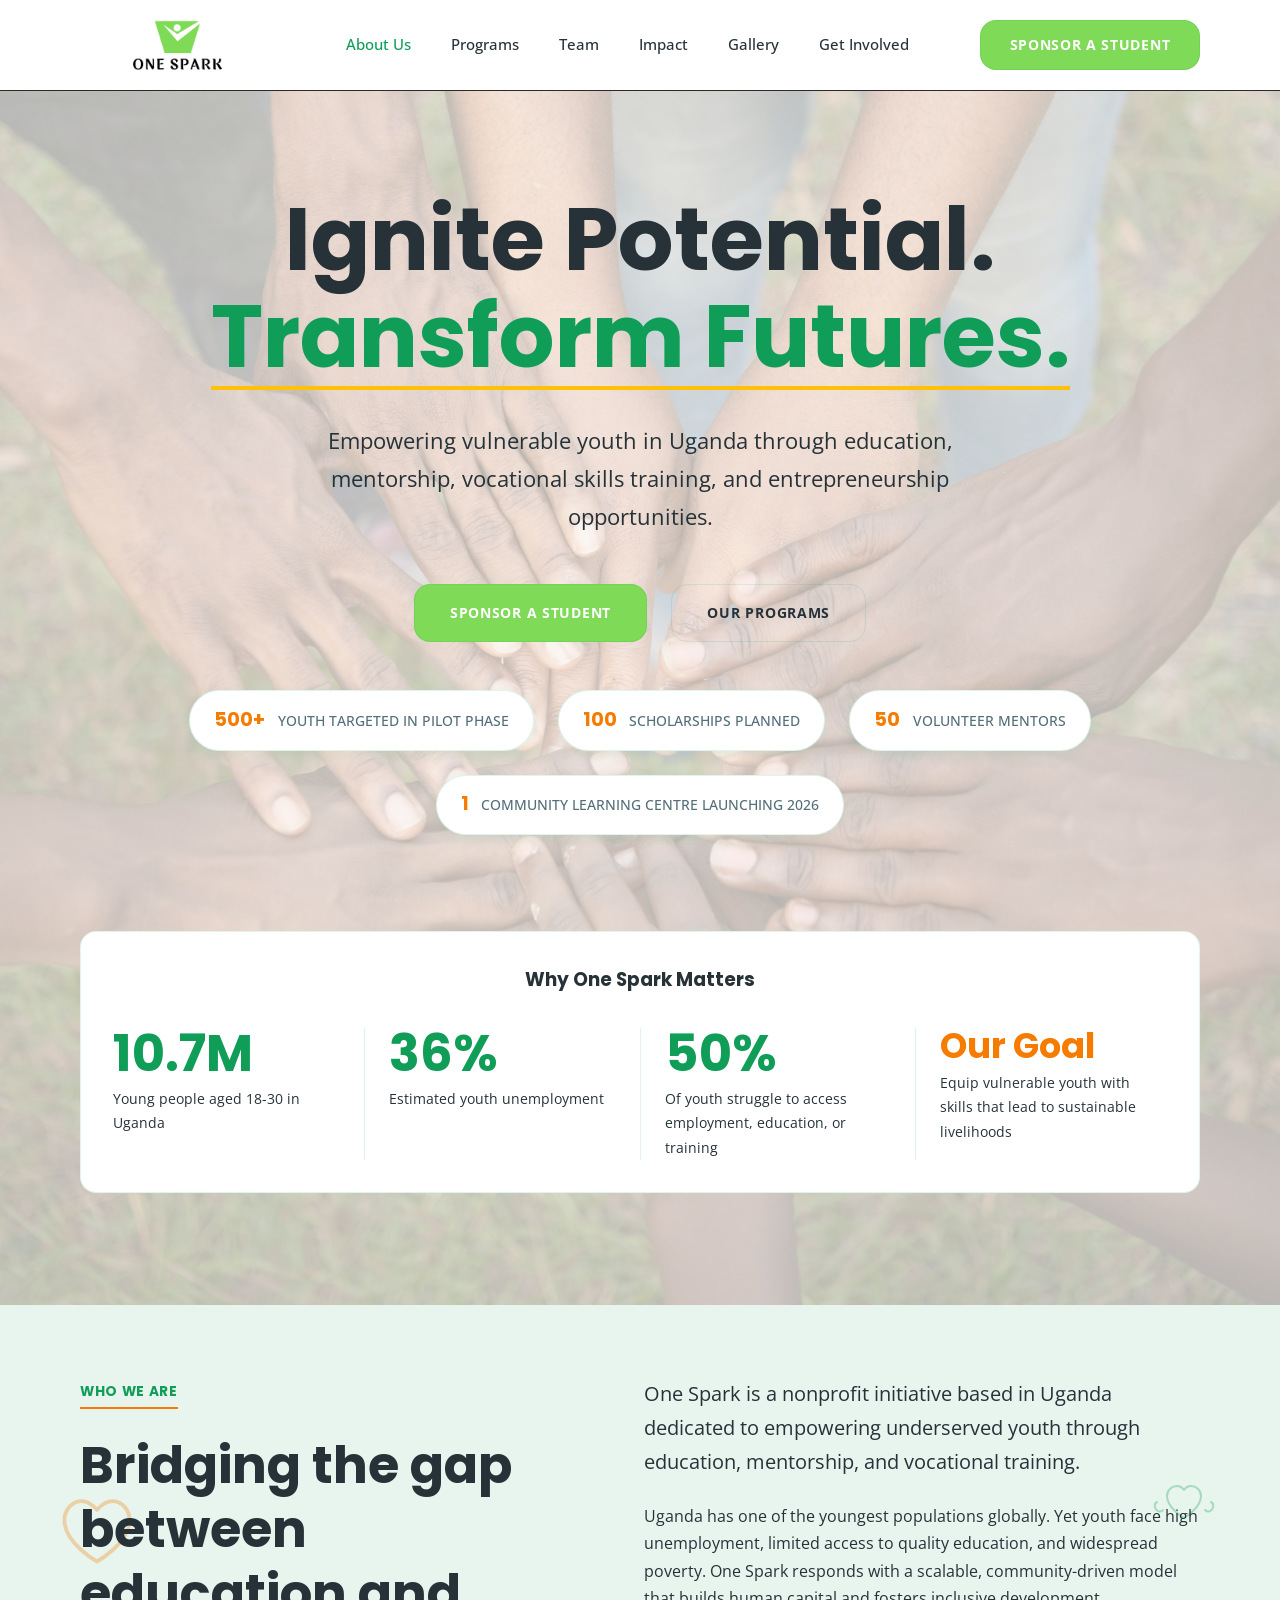
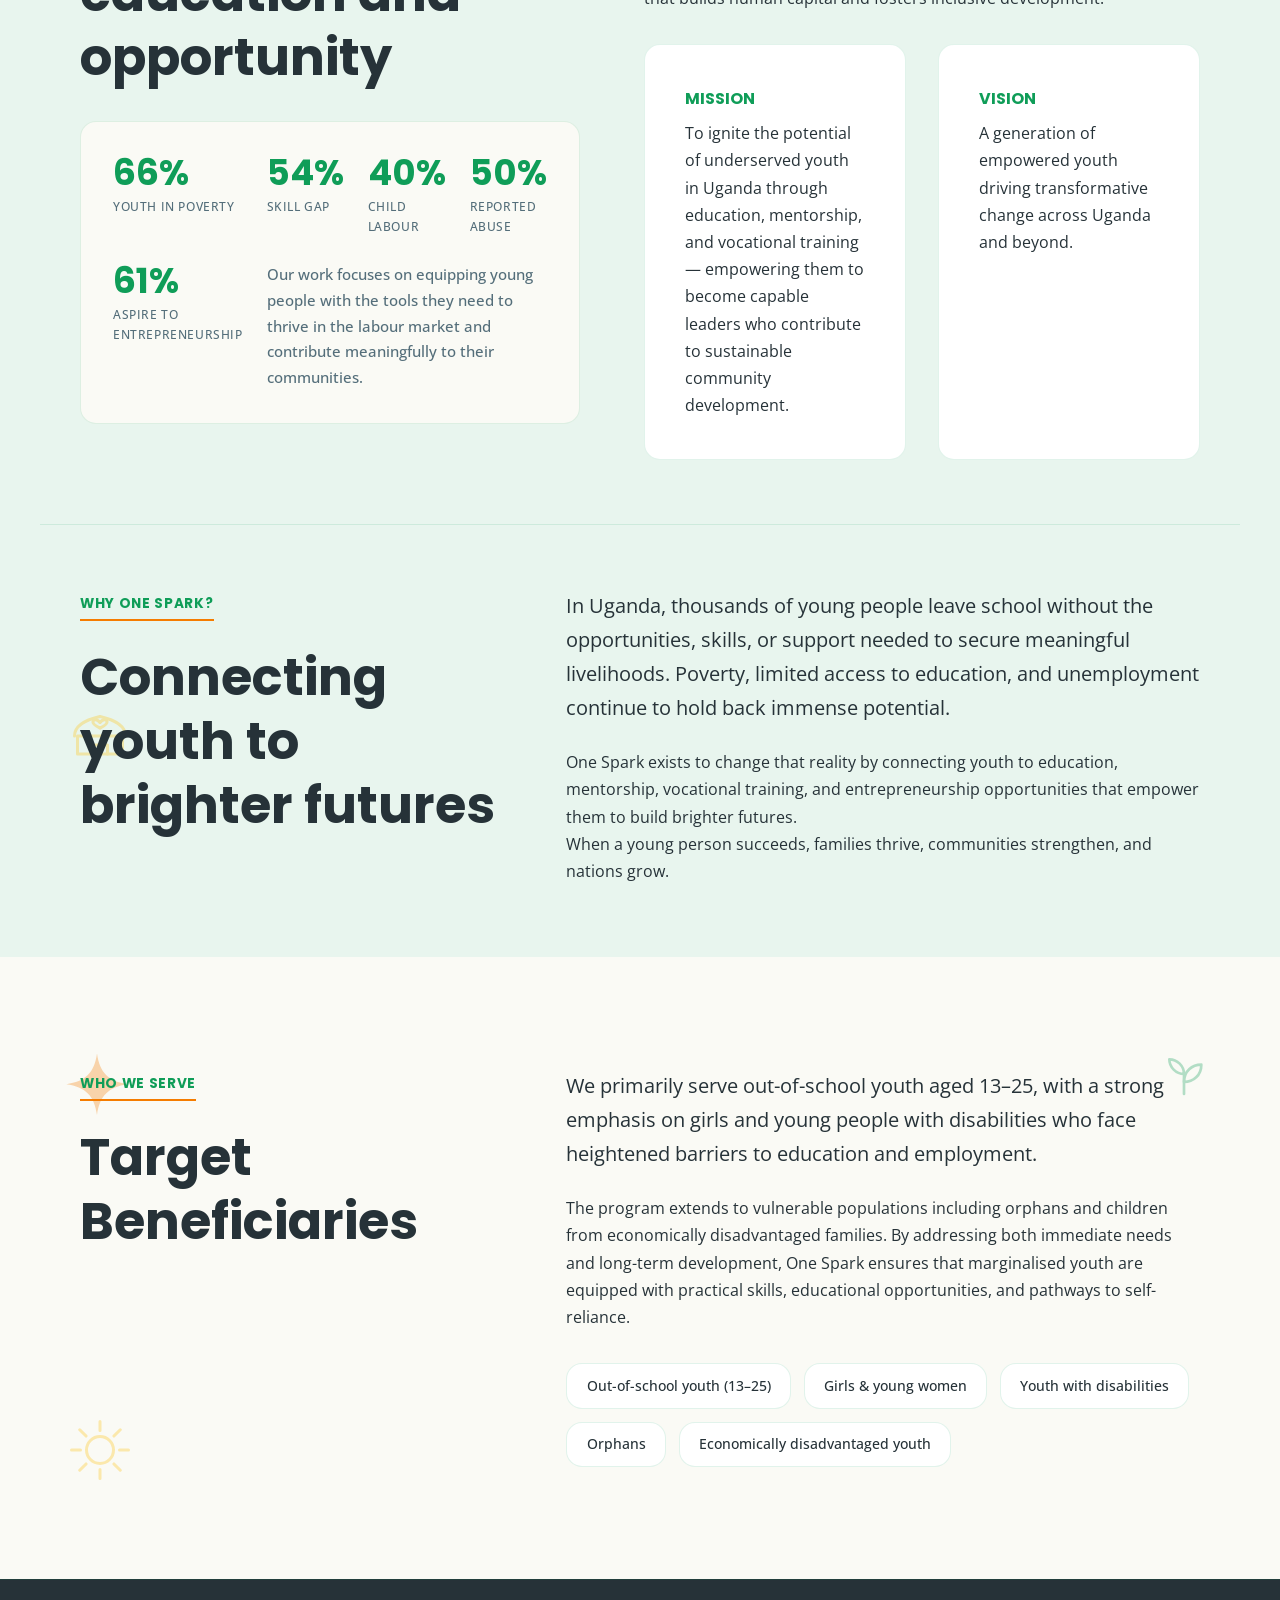
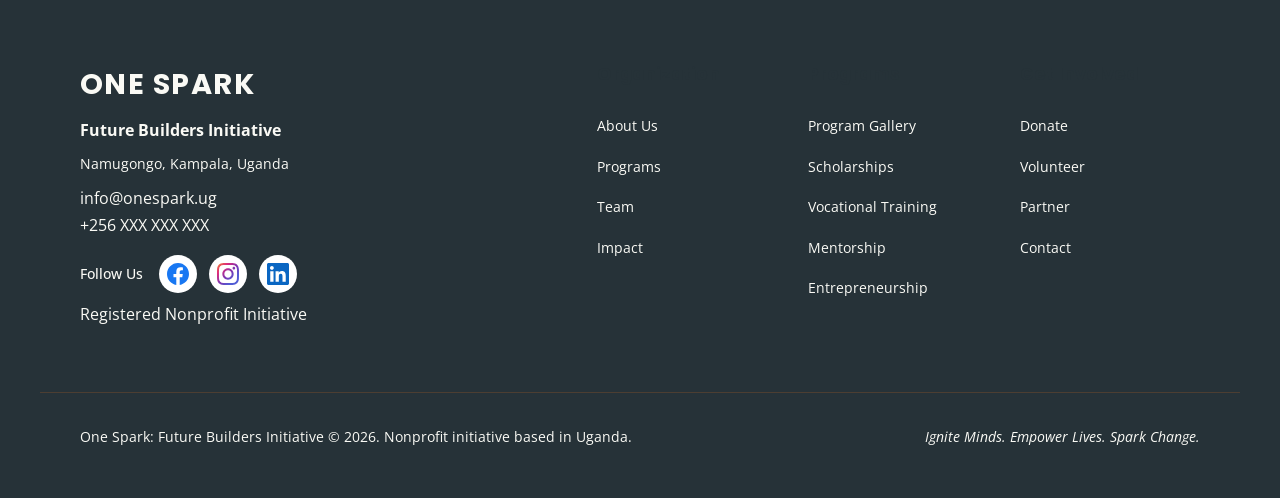
==== commit 1ee2b902: "feat: add new site pages, donation modal, and site updates Restructure nav links across existing pag" ====
--- a/index.html
+++ b/index.html
@@ -9,7 +9,7 @@
   <link rel="stylesheet" href="style.css" />
   <link rel="preconnect" href="https://fonts.googleapis.com">
   <link
-    href="https://fonts.googleapis.com/css2?family=Playfair+Display:ital,wght=0,700;0,900;1,700&family=DM+Sans:wght@300;400;500&family=DM+Mono:wght@400&display=swap"
+    href="https://fonts.googleapis.com/css2?family=Playfair+Display:ital,wght@0,700;0,900;1,700&family=DM+Sans:wght@300;400;500&family=DM+Mono:wght@400&display=swap"
     rel="stylesheet">
 </head>
 
@@ -18,29 +18,28 @@
   <!-- NAV -->
   <nav id="navbar">
     <div class="nav-inner">
-      <a href="#top" class="nav-logo">ONE SPARK</a>
+      <a href="index.html" class="nav-logo"><img src="Assets/ONE SPARK LOGO.png" alt="One Spark" class="nav-logo-img"></a>
       <ul class="nav-links">
-        <li><a href="#about">About Us</a></li>
-        <li><a href="#programs">Programs</a></li>
+        <li><a href="index.html" class="active">About Us</a></li>
+        <li><a href="programs.html">Programs</a></li>
+        <li><a href="team.html">Team</a></li>
         <li><a href="impact.html">Impact</a></li>
         <li><a href="gallery.html">Gallery</a></li>
-        <li><a href="#get-involved">Get Involved</a></li>
-        <li><a href="#contact">Contact</a></li>
+        <li><a href="get-involved.html">Get Involved</a></li>
       </ul>
-      <a href="#donate" class="nav-cta">Sponsor a Student</a>
+      <a href="#" class="nav-cta" data-donate>Sponsor a Student</a>
       <button class="hamburger" id="hamburger" aria-label="Menu">
         <span></span><span></span><span></span>
       </button>
     </div>
     <div class="mobile-menu" id="mobile-menu">
-      <a href="#top">Home</a>
-      <a href="#about">About Us</a>
-      <a href="#programs">Programs</a>
+      <a href="index.html">About Us</a>
+      <a href="programs.html">Programs</a>
+      <a href="team.html">Team</a>
       <a href="impact.html">Impact</a>
       <a href="gallery.html">Gallery</a>
-      <a href="#get-involved">Get Involved</a>
-      <a href="#contact">Contact</a>
-      <a href="#donate" class="mobile-cta">Sponsor a Student</a>
+      <a href="get-involved.html">Get Involved</a>
+      <a href="#" class="mobile-cta" data-donate>Sponsor a Student</a>
     </div>
   </nav>
 
@@ -54,8 +53,8 @@
       <p class="hero-sub">Empowering vulnerable youth in Uganda through education, mentorship, vocational skills
         training, and entrepreneurship opportunities.</p>
       <div class="hero-actions">
-        <a href="#donate" class="btn-primary">Sponsor a Student</a>
-        <a href="#programs" class="btn-secondary">Our Programs</a>
+        <a href="#" class="btn-primary" data-donate>Sponsor a Student</a>
+        <a href="programs.html" class="btn-secondary">Our Programs</a>
       </div>
     </div>
 
@@ -156,82 +155,22 @@
         </div>
       </div>
     </div>
-  </section>
-
-  <!-- WHY ONE SPARK -->
-  <section id="why-one-spark">
-    <div class="container two-col">
-      <div class="col-left">
-        <span class="section-tag">Why One Spark?</span>
-        <h2 class="section-title">Connecting youth to brighter futures</h2>
-      </div>
-      <div class="col-right">
-        <p class="body-large">In Uganda, thousands of young people leave school without the opportunities, skills, or
-          support needed to secure meaningful livelihoods. Poverty, limited access to education, and unemployment
-          continue to hold back immense potential.</p>
-        <p>One Spark exists to change that reality by connecting youth to education, mentorship, vocational training,
-          and entrepreneurship opportunities that empower them to build brighter futures.</p>
-        <p>When a young person succeeds, families thrive, communities strengthen, and nations grow.</p>
-      </div>
-    </div>
-  </section>
-
-  <!-- PROGRAMS -->
-  <section id="programs">
-    <div class="container">
-      <span class="section-tag">What We Do</span>
-      <h2 class="section-title">Our Programs</h2>
-      <p class="section-intro">One Spark delivers a comprehensive set of interventions designed to equip youth with
-        education, practical skills, and pathways to sustainable livelihoods.</p>
-      <div class="programs-grid">
-
-        <div class="program-card" data-index="01">
-          <div class="program-number">01</div>
-          <h3>Scholarship &amp; Learning Support</h3>
-          <p>Provision of school supplies and scholarships to reduce financial barriers and expand access to education.
-            We cover tuition, registration, certification fees, textbooks, stationery, uniforms, and vocational
-            toolkits.</p>
-        </div>
-
-        <div class="program-card" data-index="02">
-          <div class="program-number">02</div>
-          <h3>Tutoring &amp; Mentorship</h3>
-          <p>Structured after-school programs that strengthen academic performance and connect youth with mentors for
-            guidance, career advice, and personal development. Role models matter.</p>
-        </div>
-
-        <div class="program-card" data-index="03">
-          <div class="program-number">03</div>
-          <h3>Vocational Training</h3>
-          <p>Hands-on workshops in market-relevant fields — tailoring, carpentry, ICT, agriculture, and mechanics —
-            ensuring alignment with local labour market demands.</p>
-        </div>
-
-        <div class="program-card" data-index="04">
-          <div class="program-number">04</div>
-          <h3>Life Skills &amp; Entrepreneurship</h3>
-          <p>Training sessions that build leadership, financial literacy, problem-solving, and entrepreneurial capacity
-            — preparing youth for both employment and self-employment.</p>
-        </div>
-
-        <div class="program-card" data-index="05">
-          <div class="program-number">05</div>
-          <h3>Community Learning Centres</h3>
-          <p>Accessible hubs where youth can receive training, mentorship, and resources in safe, supportive
-            environments. Rooted in the communities they serve.</p>
-        </div>
-
-        <div class="program-card" data-index="06">
-          <div class="program-number">06</div>
-          <h3>Monitoring &amp; Evaluation</h3>
-          <p>Robust systems to track progress, measure outcomes, and ensure accountability — enabling continuous
-            improvement and demonstrating long-term impact to partners and donors.</p>
-        </div>
-
-      </div>
-      <div class="section-footer reveal" style="margin-top: 4rem; text-align: center;">
-        <p style="margin-bottom: 2rem;">Discover more about our hands-on vocational workshops and impact.</p>
-        <a href="gallery.html" class="btn-outline">View Program Gallery</a>
+
+    <!-- Why One Spark -->
+    <div class="container why-block">
+      <div class="two-col">
+        <div class="col-left">
+          <span class="section-tag">Why One Spark?</span>
+          <h2 class="section-title">Connecting youth to brighter futures</h2>
+        </div>
+        <div class="col-right">
+          <p class="body-large">In Uganda, thousands of young people leave school without the opportunities, skills, or
+            support needed to secure meaningful livelihoods. Poverty, limited access to education, and unemployment
+            continue to hold back immense potential.</p>
+          <p>One Spark exists to change that reality by connecting youth to education, mentorship, vocational training,
+            and entrepreneurship opportunities that empower them to build brighter futures.</p>
+          <p>When a young person succeeds, families thrive, communities strengthen, and nations grow.</p>
+        </div>
       </div>
     </div>
   </section>
@@ -256,372 +195,6 @@
           <span class="tag">Orphans</span>
           <span class="tag">Economically disadvantaged youth</span>
         </div>
-      </div>
-    </div>
-  </section>
-
-  <!-- IMPLEMENTATION -->
-  <section id="implementation">
-    <div class="container">
-      <span class="section-tag">Implementation</span>
-      <h2 class="section-title">Pilot: Namugongo, Kampala</h2>
-      <p class="section-intro">The initiative launches with a pilot program in Namugongo, Kampala (Central Region),
-        serving as a model for replication and scale across Uganda.</p>
-      <div class="partners-grid">
-        <div class="partner-block">
-          <h4>Local Schools</h4>
-          <p>Student identification, academic support, and integration of mentorship programs.</p>
-        </div>
-        <div class="partner-block">
-          <h4>Vocational Institutes</h4>
-          <p>Hands-on training delivery aligned with labour market needs and industry standards.</p>
-        </div>
-        <div class="partner-block">
-          <h4>Community Leaders &amp; Business Groups</h4>
-          <p>Foster local engagement and promote entrepreneurship opportunities for graduates.</p>
-        </div>
-        <div class="partner-block">
-          <h4>Government Agencies &amp; NGOs</h4>
-          <p>Alignment with national policies and leveraging complementary resources for scale.</p>
-        </div>
-      </div>
-    </div>
-  </section>
-
-  <!-- GOVERNANCE -->
-  <section id="governance">
-    <div class="container">
-      <span class="section-tag">Governance</span>
-      <h2 class="section-title">Who's Behind One Spark</h2>
-
-      <!-- Founder / ED -->
-      <div class="governance-block">
-        <h3>Founder &amp; Executive Director</h3>
-        <div class="gov-card">
-          <!-- TODO: client to provide bios/photos -->
-          <div class="gov-placeholder-img">[Photo]</div>
-          <div class="gov-info">
-            <h4>[Name Placeholder]</h4>
-            <p class="gov-title">Executive Director</p>
-            <p>[Short bio placeholder. CLIENT TO PROVIDE CONTENT]</p>
-          </div>
-        </div>
-      </div>
-
-      <!-- Board Members -->
-      <div class="governance-block">
-        <h3>Board Members</h3>
-        <div class="gov-grid">
-          <!-- TODO: client to provide bios/photos -->
-          <div class="gov-card simple">
-            <h4>[Name Placeholder]</h4>
-            <p>[CLIENT TO PROVIDE CONTENT]</p>
-          </div>
-          <div class="gov-card simple">
-            <h4>[Name Placeholder]</h4>
-            <p>[CLIENT TO PROVIDE CONTENT]</p>
-          </div>
-          <div class="gov-card simple">
-            <h4>[Name Placeholder]</h4>
-            <p>[CLIENT TO PROVIDE CONTENT]</p>
-          </div>
-        </div>
-      </div>
-
-      <!-- Advisory Team -->
-      <div class="governance-block">
-        <h3>Advisory Team</h3>
-        <div class="gov-grid">
-          <!-- TODO: client to provide bios/photos -->
-          <div class="gov-card simple">
-            <h4>[Name Placeholder]</h4>
-            <p>[CLIENT TO PROVIDE CONTENT]</p>
-          </div>
-          <div class="gov-card simple">
-            <h4>[Name Placeholder]</h4>
-            <p>[CLIENT TO PROVIDE CONTENT]</p>
-          </div>
-        </div>
-      </div>
-
-      <!-- Key Volunteers -->
-      <div class="governance-block">
-        <h3>Key Volunteers</h3>
-        <div class="gov-grid">
-          <!-- TODO: client to provide bios/photos -->
-          <div class="gov-card simple">
-            <h4>[Name Placeholder]</h4>
-            <p>[CLIENT TO PROVIDE CONTENT]</p>
-          </div>
-          <div class="gov-card simple">
-            <h4>[Name Placeholder]</h4>
-            <p>[CLIENT TO PROVIDE CONTENT]</p>
-          </div>
-        </div>
-      </div>
-
-      <!-- Partners -->
-      <div class="governance-block">
-        <h3>Partnerships in Development</h3>
-        <div class="partner-logo-strip">
-          <!-- TODO: client to provide logos -->
-          <div class="logo-box">Partner Logo</div>
-          <div class="logo-box">Partner Logo</div>
-          <div class="logo-box">Partner Logo</div>
-          <div class="logo-box">Partner Logo</div>
-        </div>
-      </div>
-
-    </div>
-  </section>
-
-
-  <!-- SUSTAINABILITY -->
-  <section id="sustainability">
-    <div class="container two-col reverse">
-      <div class="col-left">
-        <span class="section-tag">Long-Term Thinking</span>
-        <h2 class="section-title">Sustainability Plan</h2>
-        <div class="sustain-image-wrap">
-          <img src="Assets/Images/mech-1.jpeg" alt="Vocational Training Impact" class="sustain-image" />
-        </div>
-      </div>
-      <div class="col-right">
-        <div class="funding-timeline">
-          <div class="timeline-step">
-            <span class="tl-year">Year 1</span>
-            <span class="tl-desc">80% donor funded</span>
-          </div>
-          <div class="timeline-step">
-            <span class="tl-year">Year 3</span>
-            <span class="tl-desc">50% donor funded + social enterprises</span>
-          </div>
-          <div class="timeline-step">
-            <span class="tl-year">Year 5</span>
-            <span class="tl-desc">Locally sustained through partnerships and income-generating projects</span>
-          </div>
-        </div>
-
-        <div class="sustain-list">
-          <div class="sustain-item">
-            <h4>Income-Generating Projects</h4>
-            <p>Student-run enterprises designed to provide practical experience while generating revenue to support
-              program activities.</p>
-          </div>
-          <div class="sustain-item">
-            <h4>Community Ownership</h4>
-            <p>Active involvement of parents, local leaders, and youth in program delivery to strengthen accountability
-              and long-term sustainability.</p>
-          </div>
-          <div class="sustain-item">
-            <h4>Strategic Partnerships</h4>
-            <p>Collaboration with donors, corporate sponsors, and NGOs to secure financial and technical support over
-              the long term.</p>
-          </div>
-          <div class="sustain-item">
-            <h4>Capacity Building</h4>
-            <p>Training and development of local instructors and staff to ensure quality and reduce reliance on external
-              expertise.</p>
-          </div>
-        </div>
-      </div>
-    </div>
-  </section>
-
-  <!-- BUDGET / TRANSPARENCY -->
-  <section id="budget">
-    <div class="container">
-      <span class="section-tag">Transparency</span>
-      <h2 class="section-title">Where your money goes</h2>
-      <p class="section-intro">Total annual budget: <strong>$100,000</strong>. Every dollar is tracked, reported, and
-        directed toward measurable impact.</p>
-      <div class="budget-table">
-        <div class="budget-row header">
-          <span>Budget Component</span>
-          <span>Annual Allocation</span>
-          <span>Share</span>
-        </div>
-        <div class="budget-row" data-pct="30">
-          <span>Educational Scholarships &amp; Materials</span>
-          <span class="budget-amount">$30,000</span>
-          <div class="budget-bar-wrap">
-            <div class="budget-bar" style="width:30%"></div><span class="budget-pct">30%</span>
-          </div>
-        </div>
-        <div class="budget-row" data-pct="25">
-          <span>Staff Salaries &amp; Volunteer Stipends</span>
-          <span class="budget-amount">$25,000</span>
-          <div class="budget-bar-wrap">
-            <div class="budget-bar" style="width:25%"></div><span class="budget-pct">25%</span>
-          </div>
-        </div>
-        <div class="budget-row" data-pct="20">
-          <span>Training Equipment &amp; Facilities</span>
-          <span class="budget-amount">$20,000</span>
-          <div class="budget-bar-wrap">
-            <div class="budget-bar" style="width:20%"></div><span class="budget-pct">20%</span>
-          </div>
-        </div>
-        <div class="budget-row" data-pct="15">
-          <span>Administrative &amp; Operational Costs</span>
-          <span class="budget-amount">$15,000</span>
-          <div class="budget-bar-wrap">
-            <div class="budget-bar" style="width:15%"></div><span class="budget-pct">15%</span>
-          </div>
-        </div>
-        <div class="budget-row" data-pct="10">
-          <span>Monitoring &amp; Evaluation (M&amp;E)</span>
-          <span class="budget-amount">$10,000</span>
-          <div class="budget-bar-wrap">
-            <div class="budget-bar" style="width:10%"></div><span class="budget-pct">10%</span>
-          </div>
-        </div>
-      </div>
-
-      <!-- Financial Accountability -->
-      <div class="accountability-block" style="margin-top: 4rem;">
-        <h3 style="font-family: 'Poppins', sans-serif; font-size: 1.5rem; margin-bottom: 1.5rem; text-align: center;">
-          Financial Accountability</h3>
-        <ul class="accountability-list"
-          style="display: flex; flex-wrap: wrap; gap: 1.5rem; justify-content: center; max-width: 800px; margin: 0 auto;">
-          <li
-            style="display: flex; align-items: center; gap: 0.5rem; background: var(--bg-card); padding: 0.8rem 1.5rem; border-radius: var(--border-radius-standard); border: 1px solid var(--border-color);">
-            <span style="color: var(--accent-primary); font-weight: bold;">✓</span> Annual financial reports</li>
-          <li
-            style="display: flex; align-items: center; gap: 0.5rem; background: var(--bg-card); padding: 0.8rem 1.5rem; border-radius: var(--border-radius-standard); border: 1px solid var(--border-color);">
-            <span style="color: var(--accent-primary); font-weight: bold;">✓</span> Independent audits</li>
-          <li
-            style="display: flex; align-items: center; gap: 0.5rem; background: var(--bg-card); padding: 0.8rem 1.5rem; border-radius: var(--border-radius-standard); border: 1px solid var(--border-color);">
-            <span style="color: var(--accent-primary); font-weight: bold;">✓</span> Impact reporting</li>
-          <li
-            style="display: flex; align-items: center; gap: 0.5rem; background: var(--bg-card); padding: 0.8rem 1.5rem; border-radius: var(--border-radius-standard); border: 1px solid var(--border-color);">
-            <span style="color: var(--accent-primary); font-weight: bold;">✓</span> Donor updates</li>
-          <li
-            style="display: flex; align-items: center; gap: 0.5rem; background: var(--bg-card); padding: 0.8rem 1.5rem; border-radius: var(--border-radius-standard); border: 1px solid var(--border-color);">
-            <span style="color: var(--accent-primary); font-weight: bold;">✓</span> Monitoring and Evaluation framework
-          </li>
-        </ul>
-      </div>
-    </div>
-  </section>
-
-  <!-- GET INVOLVED -->
-  <section id="get-involved">
-    <div class="container">
-      <span class="section-tag">Take Action</span>
-      <h2 class="section-title">How you can help</h2>
-      <div class="involved-grid">
-        <div class="involved-card">
-          <h3>Partner With One Spark</h3>
-          <p>We seek institutional partners — companies, government agencies, and NGOs — who share our commitment to
-            youth development and inclusive growth in Uganda.</p>
-          <a href="#contact" class="btn-outline">Partner With One Spark</a>
-        </div>
-        <div class="involved-card">
-          <h3>Become a Mentor</h3>
-          <p>Bring your skills to our youth. Whether you're a professional, trainer, or simply passionate about giving
-            back — we have a place for you in our programs.</p>
-          <a href="#contact" class="btn-outline">Become a Mentor</a>
-        </div>
-        <div class="involved-card">
-          <h3>Sponsor a Student</h3>
-          <p>Help a young person aged 13–25 in Uganda access scholarships, mentorship, or vocational training by
-            covering their educational costs.</p>
-          <a href="#donate" class="btn-outline">Sponsor a Student</a>
-        </div>
-        <div class="involved-card">
-          <h3>Fund Vocational Training</h3>
-          <p>Support hands-on workshops in market-relevant fields, providing equipment, materials, and expert
-            instructors.</p>
-          <a href="#donate" class="btn-outline">Fund Vocational Training</a>
-        </div>
-        <div class="involved-card">
-          <h3>Support a Community Learning Centre</h3>
-          <p>Contribute to the development of accessible hubs where youth can receive training and resources in safe
-            environments.</p>
-          <a href="#donate" class="btn-outline">Support a Centre</a>
-        </div>
-      </div>
-    </div>
-  </section>
-
-  <!-- WHY YOUR SUPPORT MATTERS -->
-  <section id="why-support">
-    <div class="container">
-      <span class="section-tag light">Make a Difference</span>
-      <h2 class="section-title">Why Your Support Matters</h2>
-      <div class="support-grid">
-        <div class="support-tier">
-          <span class="tier-amount">$50</span>
-          <p>Can provide school supplies for a student.</p>
-        </div>
-        <div class="support-tier">
-          <span class="tier-amount">$200</span>
-          <p>Can sponsor vocational training.</p>
-        </div>
-        <div class="support-tier">
-          <span class="tier-amount">$500</span>
-          <p>Can support mentorship and entrepreneurship training for a young person.</p>
-        </div>
-        <div class="support-tier">
-          <span class="tier-amount">$1,000</span>
-          <p>Can equip an entire community learning workshop.</p>
-        </div>
-      </div>
-      <p class="support-closing">Every contribution helps create opportunities where they are needed most.</p>
-    </div>
-  </section>
-
-  <!-- CONTACT -->
-  <section id="contact">
-    <div class="container two-col">
-      <div class="col-left">
-        <span class="section-tag">Reach Out</span>
-        <h2 class="section-title">Get in Touch</h2>
-        <p>Whether you're a prospective donor, partner, volunteer, or a young person interested in our programs — we'd
-          love to hear from you.</p>
-        <div class="contact-details">
-          <div class="contact-line">
-            <span class="contact-label">Location</span>
-            <span>Namugongo, Kampala, Uganda</span>
-          </div>
-          <div class="contact-line">
-            <span class="contact-label">Email</span>
-            <span>info@onespark.ug</span>
-          </div>
-          <div class="contact-line">
-            <span class="contact-label">Phone</span>
-            <span>+256 XXX XXX XXX</span>
-          </div>
-        </div>
-      </div>
-      <div class="col-right">
-        <form class="contact-form" id="contact-form">
-          <div class="form-group">
-            <label for="c-name">Full Name</label>
-            <input type="text" id="c-name" placeholder="Your name" />
-          </div>
-          <div class="form-group">
-            <label for="c-email">Email</label>
-            <input type="email" id="c-email" placeholder="your@email.com" />
-          </div>
-          <div class="form-group">
-            <label for="c-interest">I'm interested in</label>
-            <select id="c-interest">
-              <option>Donating</option>
-              <option>Partnering</option>
-              <option>Volunteering / Mentoring</option>
-              <option>Applying to a program</option>
-              <option>Media / Press</option>
-              <option>Other</option>
-            </select>
-          </div>
-          <div class="form-group">
-            <label for="c-message">Message</label>
-            <textarea id="c-message" rows="4" placeholder="Tell us about your interest..."></textarea>
-          </div>
-          <button type="submit" class="btn-primary">Send Message</button>
-        </form>
       </div>
     </div>
   </section>
@@ -665,25 +238,25 @@
       <div class="footer-links">
         <div class="footer-col">
           <h5>Organization</h5>
-          <a href="#about">About Us</a>
-          <a href="#budget">Transparency</a>
+          <a href="index.html">About Us</a>
+          <a href="programs.html">Programs</a>
+          <a href="team.html">Team</a>
           <a href="impact.html">Impact</a>
-          <a href="#governance">Governance</a>
         </div>
         <div class="footer-col">
           <h5>Programs</h5>
           <a href="gallery.html">Program Gallery</a>
-          <a href="#programs">Scholarships</a>
-          <a href="#programs">Vocational Training</a>
-          <a href="#programs">Mentorship</a>
-          <a href="#programs">Entrepreneurship</a>
+          <a href="programs.html#programs">Scholarships</a>
+          <a href="programs.html#programs">Vocational Training</a>
+          <a href="programs.html#programs">Mentorship</a>
+          <a href="programs.html#programs">Entrepreneurship</a>
         </div>
         <div class="footer-col">
           <h5>Get Involved</h5>
-          <a href="#donate">Donate</a>
-          <a href="#get-involved">Volunteer</a>
-          <a href="#get-involved">Partner</a>
-          <a href="#contact">Contact</a>
+          <a href="#" data-donate>Donate</a>
+          <a href="get-involved.html#get-involved">Volunteer</a>
+          <a href="get-involved.html#get-involved">Partner</a>
+          <a href="get-involved.html#contact">Contact</a>
         </div>
       </div>
     </div>
@@ -697,4 +270,4 @@
   <script src="script.js"></script>
 </body>
 
-</html>+</html>
--- a/style.css
+++ b/style.css
@@ -15,6 +15,7 @@
   --text-muted: #546E7A;        /* Muted Blue Grey — labels/subtitles */
   --text-main: #263238;         /* Alias for body text */
   --accent-primary: #0F9D58;    /* Emerald Green — CTAs / Primary highlights */
+  --accent-btn: #7fda57;         /* Bright Leaf Green — button backgrounds */
   --accent-secondary: #F57C00;  /* Sunrise Orange — hover states / Secondary highlights */
   --accent-highlight: #FFC107;  /* Warm Gold — Decorative details */
   --text-on-accent: #FFFFFF;    /* White text on primary buttons */
@@ -153,6 +154,32 @@
   display: grid;
   grid-template-columns: repeat(auto-fit, minmax(280px, 1fr));
   grid-gap: 2.5rem;
+}
+
+/* Implementation partners — 4 tiles on one line */
+.partners-grid {
+  grid-template-columns: repeat(4, 1fr);
+  grid-gap: 1.5rem;
+}
+
+.partner-block {
+  padding: 1.5rem;
+}
+
+.partner-block h4 {
+  font-size: 1.05rem;
+}
+
+@media (max-width: 991px) {
+  .partners-grid {
+    grid-template-columns: repeat(2, 1fr);
+  }
+}
+
+@media (max-width: 576px) {
+  .partners-grid {
+    grid-template-columns: 1fr;
+  }
 }
 
 /* --- Cards & Blocks (30% Fill) --- */
@@ -204,10 +231,15 @@
 }
 
 .nav-logo {
-  font-family: 'Poppins', sans-serif;
-  font-weight: 700;
-  font-size: 1.5rem;
-  color: var(--text-heading);
+  display: inline-flex;
+  align-items: center;
+  line-height: 1;
+}
+
+.nav-logo-img {
+  height: 52px;
+  width: auto;
+  display: block;
 }
 
 .nav-links {
@@ -227,7 +259,7 @@
 }
 
 .nav-cta {
-  background-color: var(--accent-primary);
+  background-color: var(--accent-btn);
   color: var(--text-on-accent);
   padding: 0.8rem 1.8rem;
   border-radius: var(--border-radius-standard);
@@ -277,7 +309,7 @@
 }
 
 .mobile-menu .mobile-cta {
-  background-color: var(--accent-primary);
+  background-color: var(--accent-btn);
   color: var(--text-on-accent);
   padding: 0.8rem 1.8rem;
   border-radius: var(--border-radius-standard);
@@ -411,7 +443,7 @@
 }
 
 .btn-primary {
-  background-color: var(--accent-primary);
+  background-color: var(--accent-btn);
   color: var(--text-on-accent);
 }
 
@@ -438,7 +470,7 @@
 
 .btn-outline:hover {
   transform: translateY(-4px);
-  background-color: var(--accent-primary);
+  background-color: var(--accent-btn);
   color: var(--text-on-accent);
 }
 
@@ -517,6 +549,14 @@
 
 #about .mission-box {
   margin-top: 2rem;
+}
+
+/* Seamless continuation sub-block (Why One Spark inside About) */
+.why-block,
+.support-block {
+  margin-top: 4rem;
+  padding-top: 4rem;
+  border-top: 1px solid var(--border-color);
 }
 
 .about-stats {
@@ -627,7 +667,7 @@
 }
 
 .tag:hover {
-  background-color: var(--accent-primary);
+  background-color: var(--accent-btn);
   color: var(--text-on-accent);
   transform: translateY(-2px);
 }
@@ -811,7 +851,7 @@
 
 .amount-btn:hover,
 .amount-btn.active {
-  background-color: var(--accent-primary);
+  background-color: var(--accent-btn);
   color: var(--text-on-accent);
 }
 
@@ -844,7 +884,7 @@
 }
 
 .btn-donate {
-  background-color: var(--accent-primary);
+  background-color: var(--accent-btn);
   color: var(--text-on-accent);
 }
 
@@ -1014,6 +1054,18 @@
   padding-bottom: 5rem;
   text-align: center;
   background-color: var(--bg-card);
+  background-size: cover;
+  background-position: center;
+  background-repeat: no-repeat;
+  position: relative;
+}
+
+.gallery-hero::before {
+  content: "";
+  position: absolute;
+  inset: 0;
+  background-color: rgba(250, 250, 245, 0.72);
+  z-index: 0;
 }
 
 .gallery-grid {
@@ -1071,7 +1123,7 @@
   position: fixed;
   bottom: 2rem;
   right: 2rem;
-  background-color: var(--accent-primary);
+  background-color: var(--accent-btn);
   color: var(--text-on-accent);
   padding: 1rem 2rem;
   border-radius: var(--border-radius-standard);
@@ -1363,3 +1415,211 @@
   }
 }
 
+/* --- Donation Modal (Sponsor a Student) --- */
+.donate-modal {
+  position: fixed;
+  inset: 0;
+  z-index: 3000;
+  display: flex;
+  align-items: center;
+  justify-content: center;
+  padding: 1.5rem;
+  visibility: hidden;
+  opacity: 0;
+  transition: opacity 0.3s ease, visibility 0.3s ease;
+}
+
+.donate-modal.open {
+  visibility: visible;
+  opacity: 1;
+}
+
+.donate-modal-backdrop {
+  position: absolute;
+  inset: 0;
+  background-color: rgba(38, 50, 56, 0.55);
+}
+
+.donate-modal-card {
+  position: relative;
+  z-index: 1;
+  background-color: var(--bg-card);
+  border: 1px solid var(--border-color);
+  border-radius: var(--border-radius-standard);
+  max-width: 520px;
+  width: 100%;
+  padding: 3rem 2.5rem;
+  text-align: center;
+  box-shadow: 0 24px 60px rgba(0, 0, 0, 0.25);
+  transform: translateY(20px) scale(0.98);
+  transition: var(--transition-smooth);
+}
+
+.donate-modal.open .donate-modal-card {
+  transform: translateY(0) scale(1);
+}
+
+.donate-modal-close {
+  position: absolute;
+  top: 1rem;
+  right: 1rem;
+  font-size: 1.8rem;
+  line-height: 1;
+  color: var(--text-muted);
+  cursor: pointer;
+  padding: 0.25rem 0.6rem;
+}
+
+.donate-modal-close:hover {
+  color: var(--text-heading);
+}
+
+.donate-modal-title {
+  font-size: 1.8rem;
+  margin-bottom: 0.75rem;
+}
+
+.donate-modal-sub {
+  color: var(--text-muted);
+  margin-bottom: 2rem;
+}
+
+.donate-mno-grid {
+  display: grid;
+  grid-template-columns: 1fr 1fr;
+  gap: 1.25rem;
+  margin-bottom: 2rem;
+}
+
+.donate-mno {
+  display: flex;
+  flex-direction: column;
+  align-items: center;
+  gap: 0.5rem;
+  padding: 1.5rem 1rem;
+  border: 1px solid var(--border-color);
+  border-radius: var(--border-radius-standard);
+  background-color: var(--bg-canvas);
+}
+
+.mno-logo {
+  display: inline-flex;
+  align-items: center;
+  justify-content: center;
+  width: 100px;
+  height: 44px;
+  border-radius: 10px;
+  font-weight: 700;
+  letter-spacing: 0.02em;
+  margin-bottom: 0.25rem;
+}
+
+.airtel-logo {
+  background-color: #E40000;
+  color: #FFFFFF;
+  font-family: 'Poppins', sans-serif;
+  font-size: 1.1rem;
+  text-transform: lowercase;
+}
+
+.mtn-logo {
+  background-color: #FFCB05;
+  color: #002D62;
+  font-family: 'Poppins', sans-serif;
+  font-size: 1.25rem;
+}
+
+.mno-name {
+  font-weight: 700;
+  color: var(--text-heading);
+}
+
+.mno-number {
+  font-family: 'DM Mono', monospace;
+  color: var(--text-muted);
+  font-size: 1.05rem;
+  letter-spacing: 0.02em;
+}
+
+.donate-modal-note {
+  color: var(--text-muted);
+  font-size: 0.95rem;
+}
+
+@media (max-width: 540px) {
+  .donate-mno-grid {
+    grid-template-columns: 1fr;
+  }
+}
+
+/* --- Heading Reveal Animation --- */
+.anim-up {
+  opacity: 0;
+  transform: translateY(16px);
+  transition: opacity 0.7s cubic-bezier(0.25, 1, 0.5, 1), transform 0.7s cubic-bezier(0.25, 1, 0.5, 1);
+}
+
+.anim-up.is-visible {
+  opacity: 1;
+  transform: translateY(0);
+}
+
+.section-title.anim-up,
+.hero-headline.anim-up,
+.stat-bar-title.anim-up {
+  transition-delay: 0.06s;
+}
+
+.section-intro.anim-up,
+.hero-sub.anim-up {
+  transition-delay: 0.14s;
+}
+
+/* --- Hope Doodle Art --- */
+body {
+  overflow-x: hidden;
+}
+
+section,
+.gallery-hero {
+  position: relative;
+}
+
+section > .container,
+.gallery-hero > .container {
+  position: relative;
+  z-index: 1;
+}
+
+.doodle {
+  position: absolute;
+  z-index: 0;
+  pointer-events: none;
+  opacity: 0.3;
+  animation: doodle-float 8s ease-in-out infinite;
+}
+
+.doodle svg {
+  display: block;
+  width: 100%;
+  height: 100%;
+}
+
+.doodle--green { color: var(--accent-primary); }
+.doodle--orange { color: var(--accent-secondary); }
+.doodle--gold { color: var(--accent-highlight); }
+
+.doodle--left { left: 4%; top: 14%; }
+.doodle--right { right: 4%; bottom: 13%; }
+.doodle--right-top { right: 5%; top: 13%; }
+.doodle--left-bottom { left: 5%; bottom: 15%; }
+
+@keyframes doodle-float {
+  0%, 100% { transform: translateY(0) rotate(0deg); }
+  50% { transform: translateY(-9px) rotate(3deg); }
+}
+
+@media (max-width: 960px) {
+  .doodle { display: none; }
+}
+
